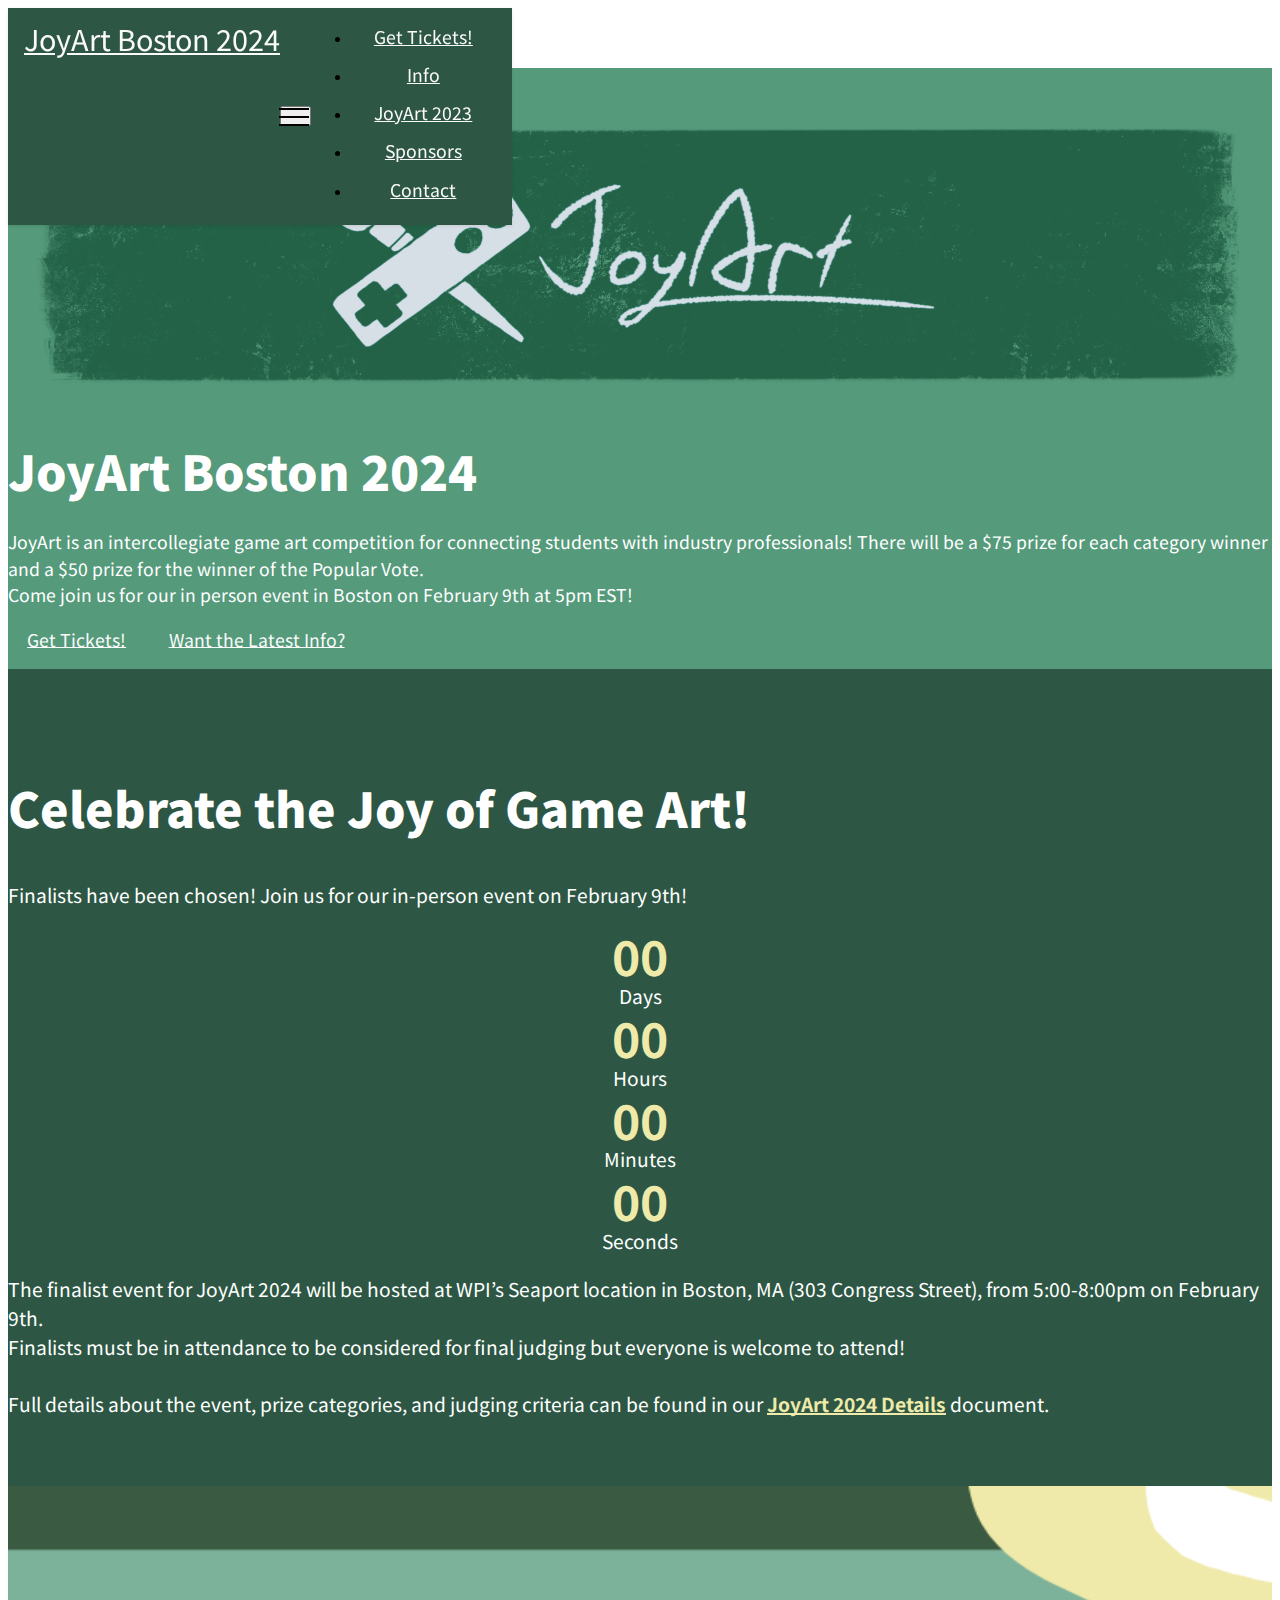
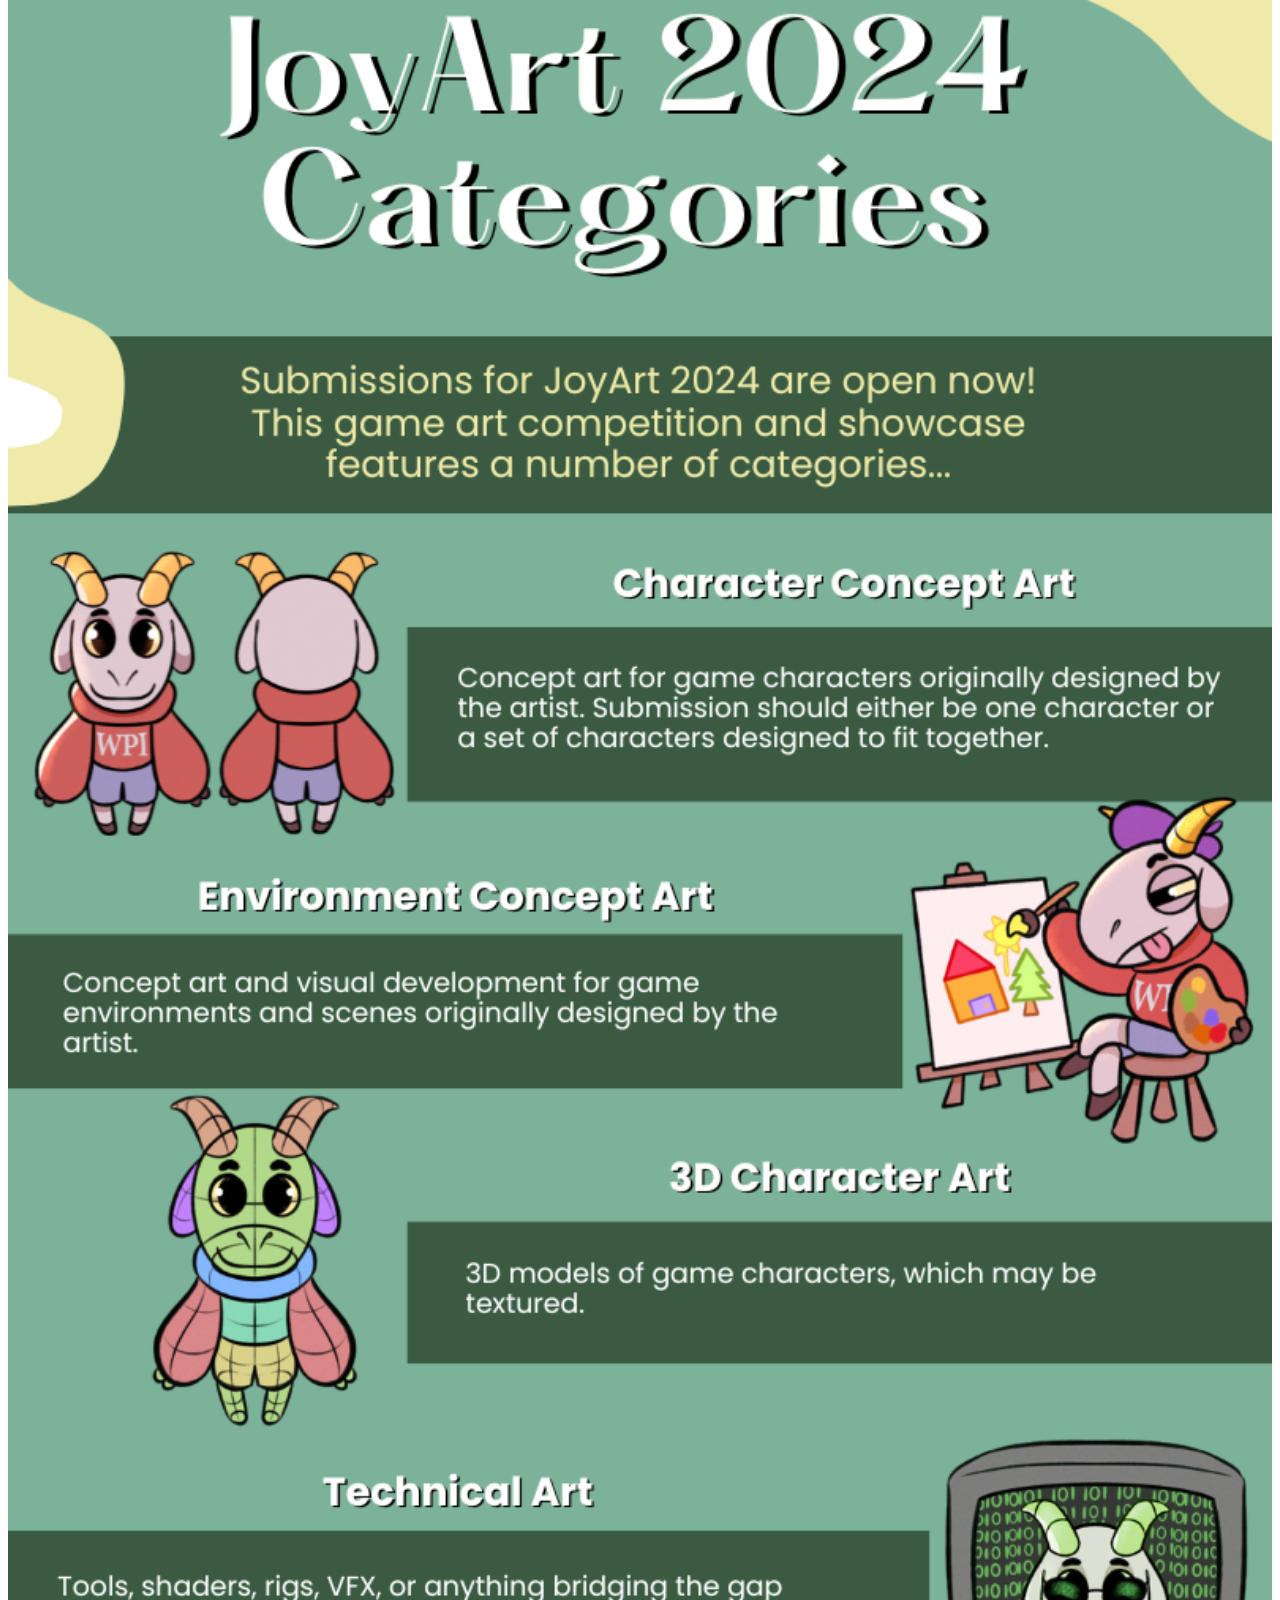
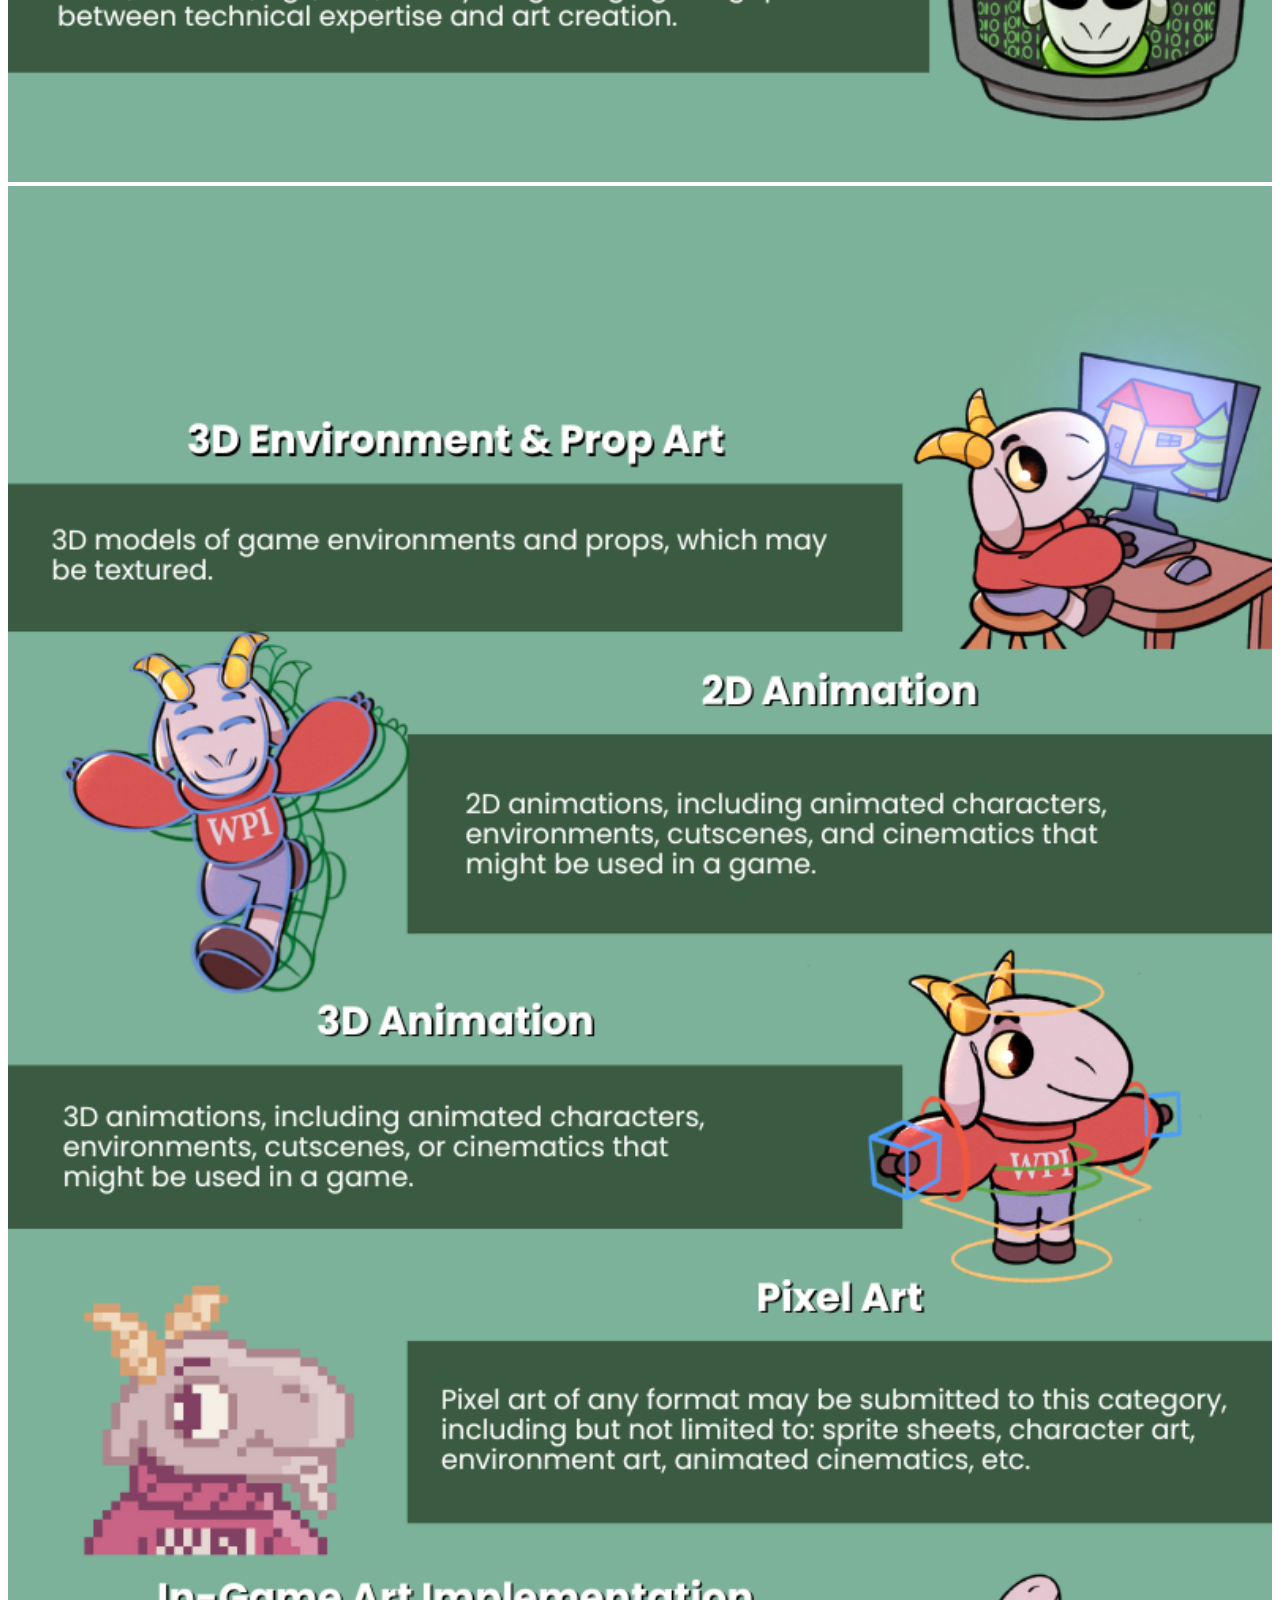
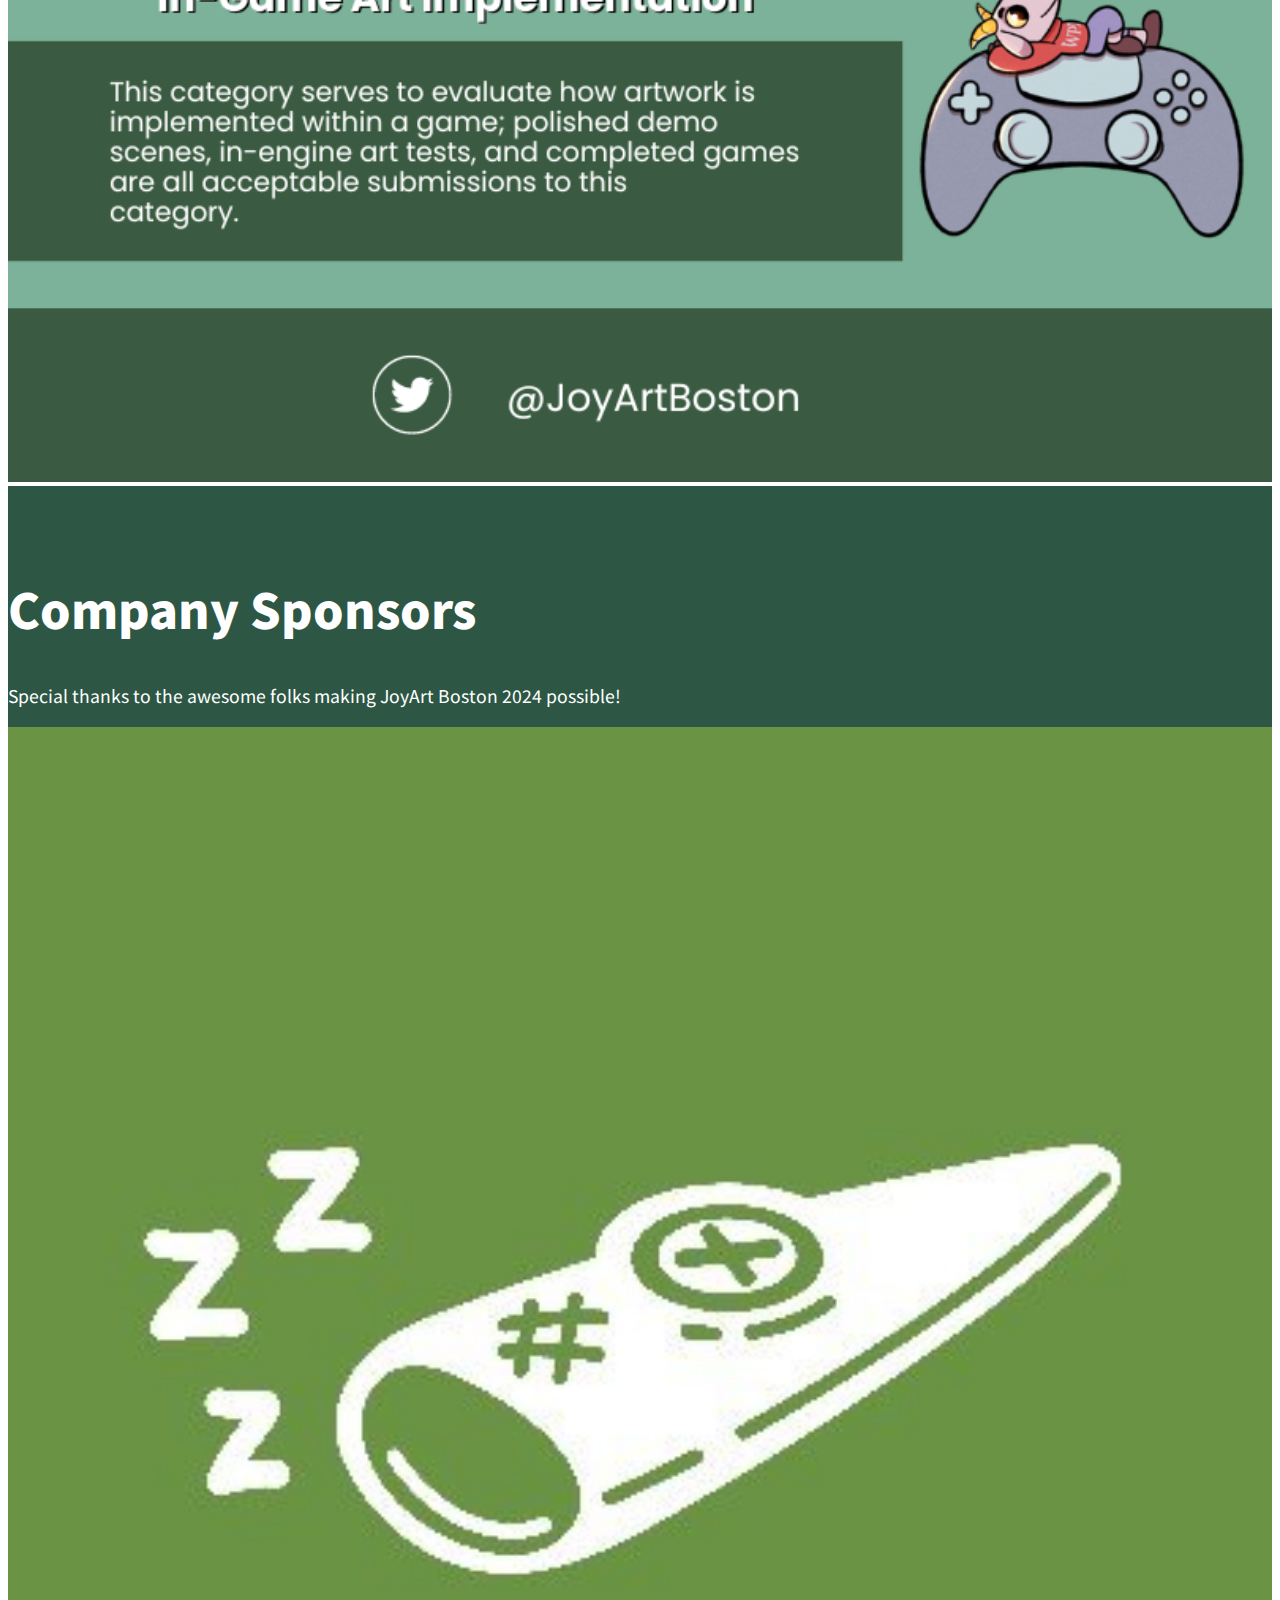
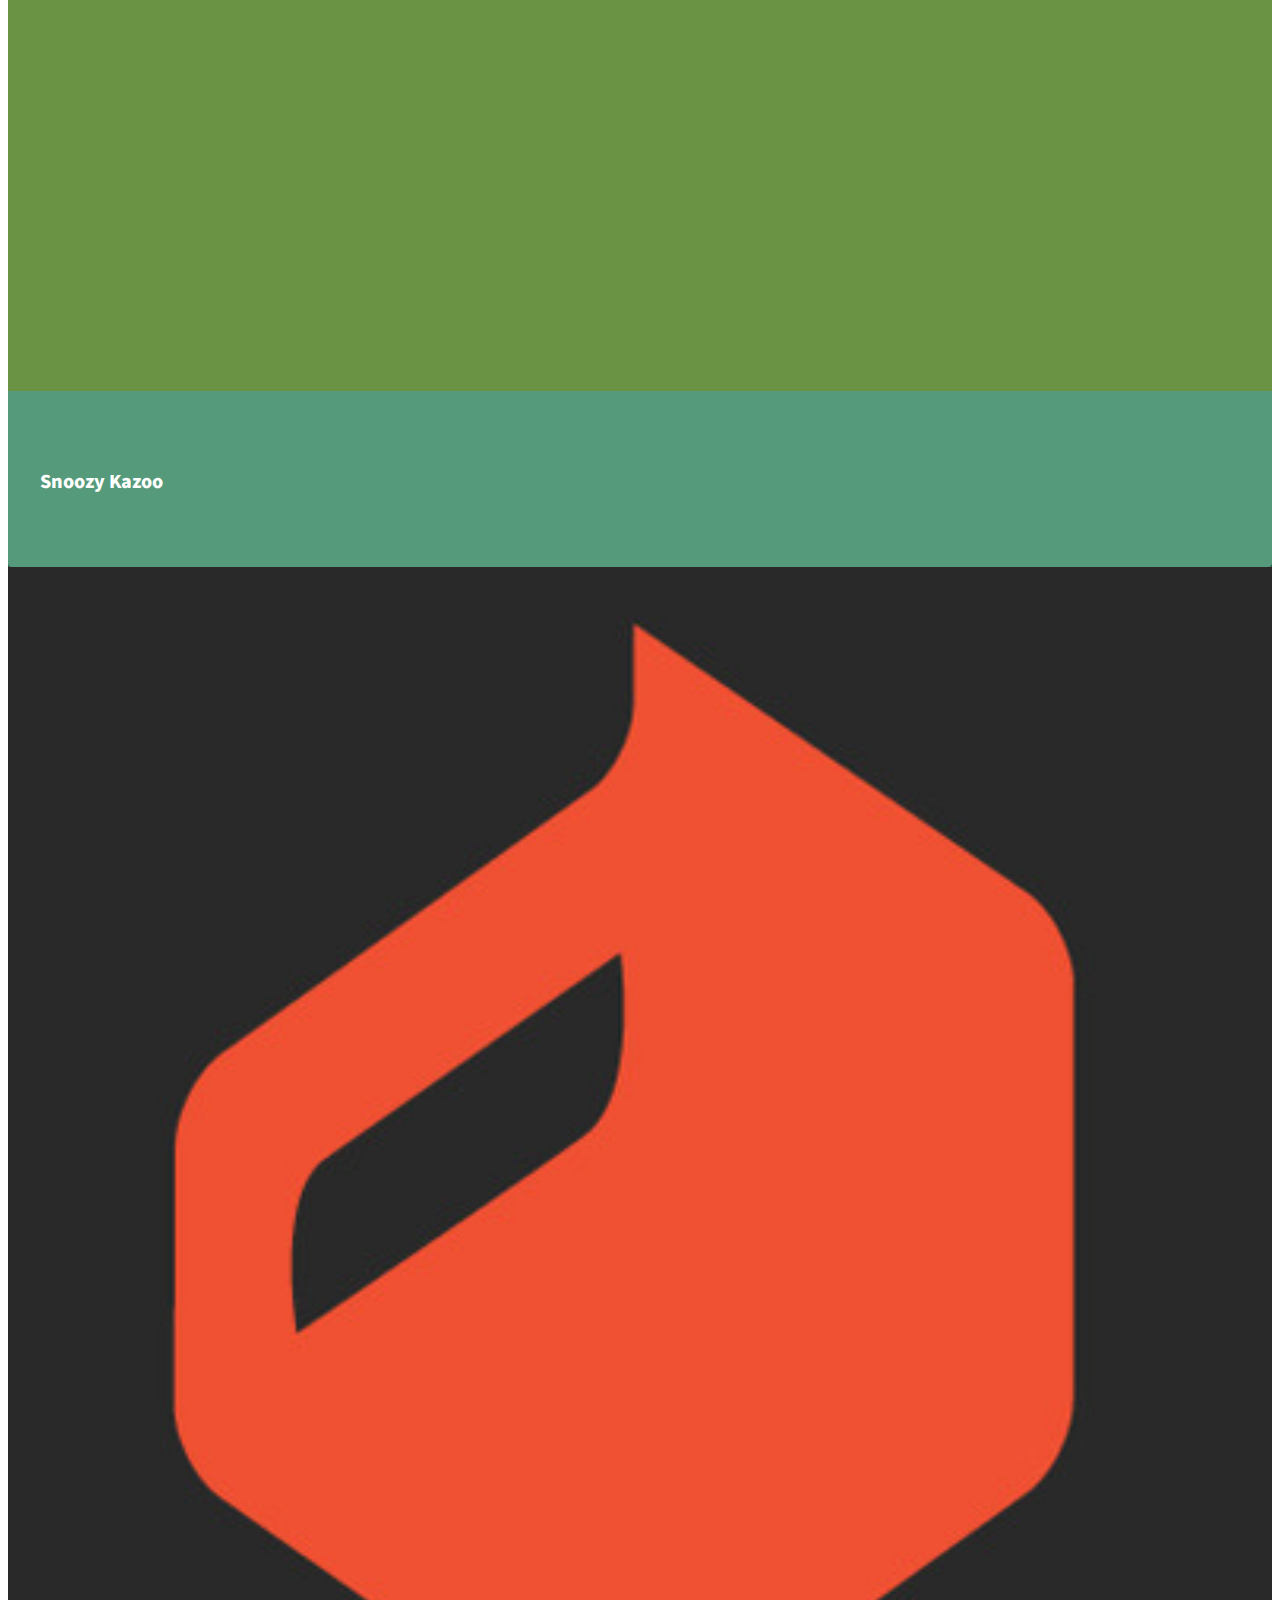
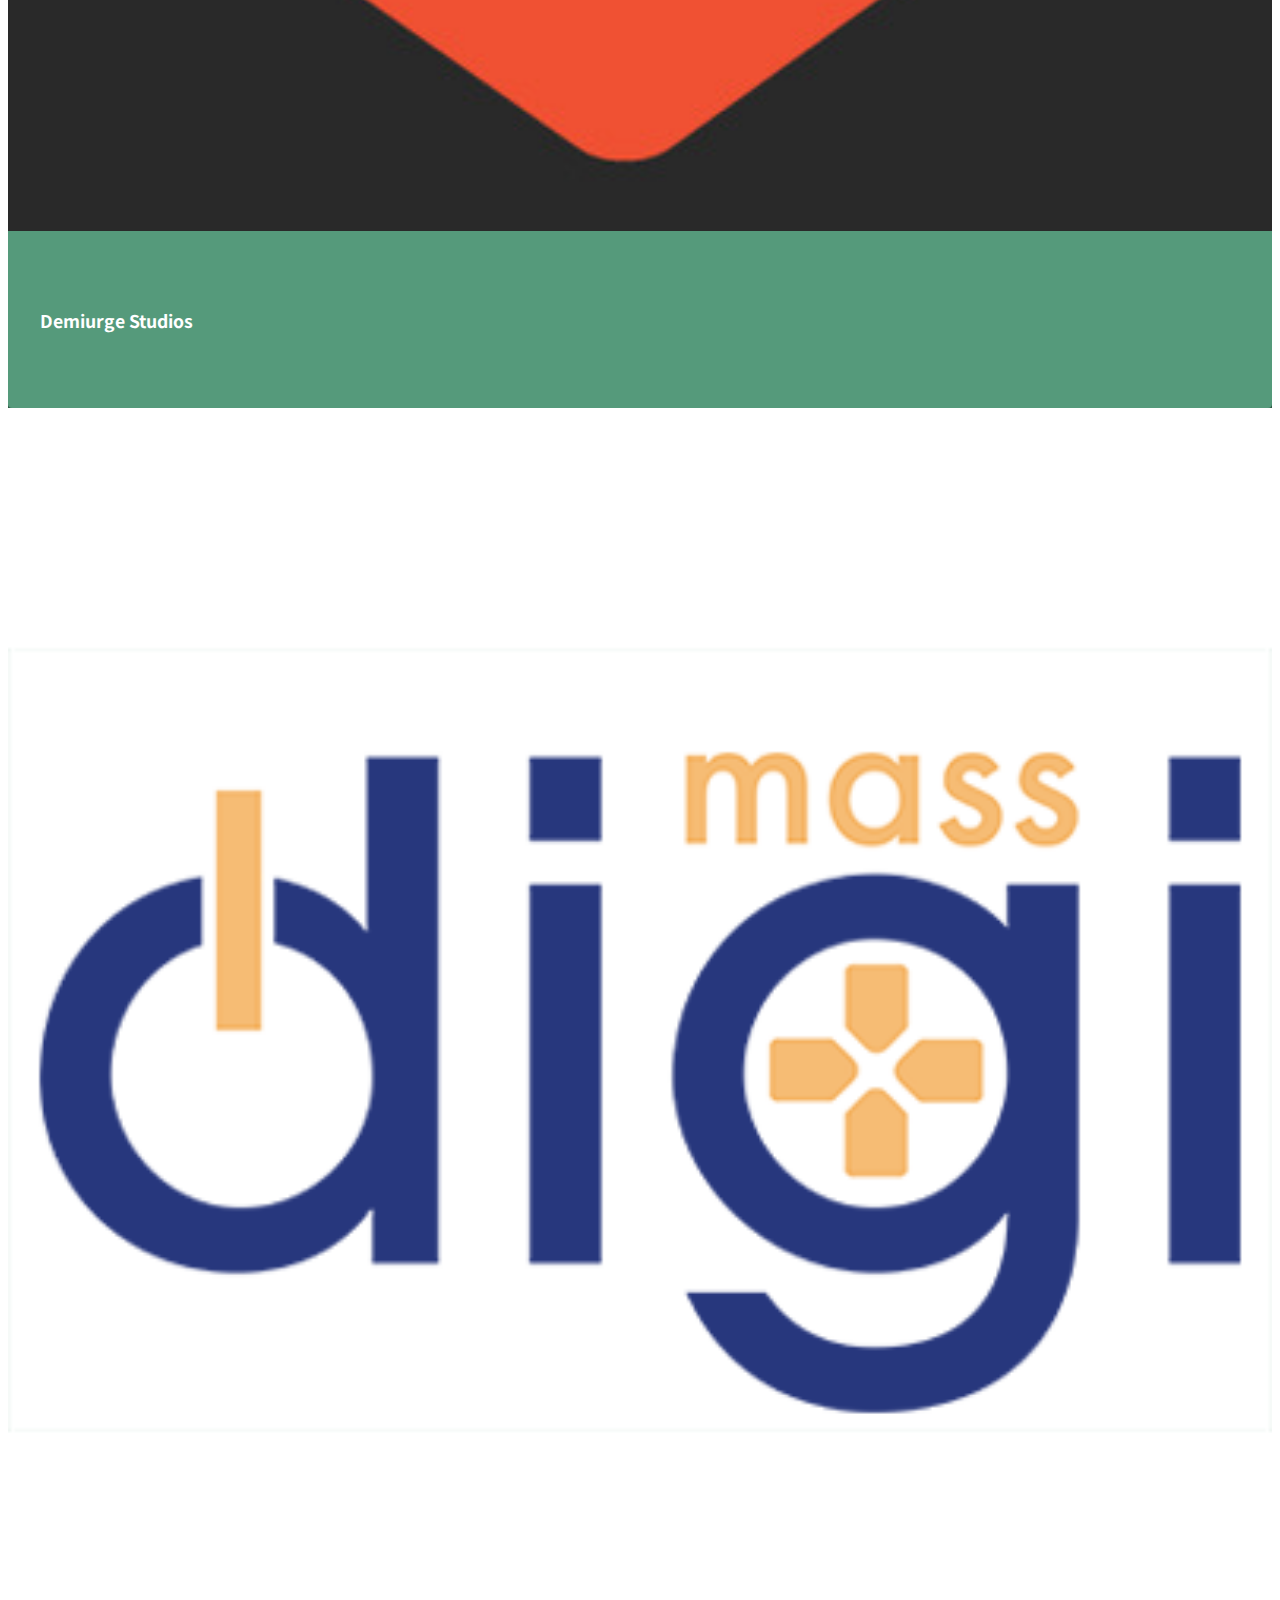
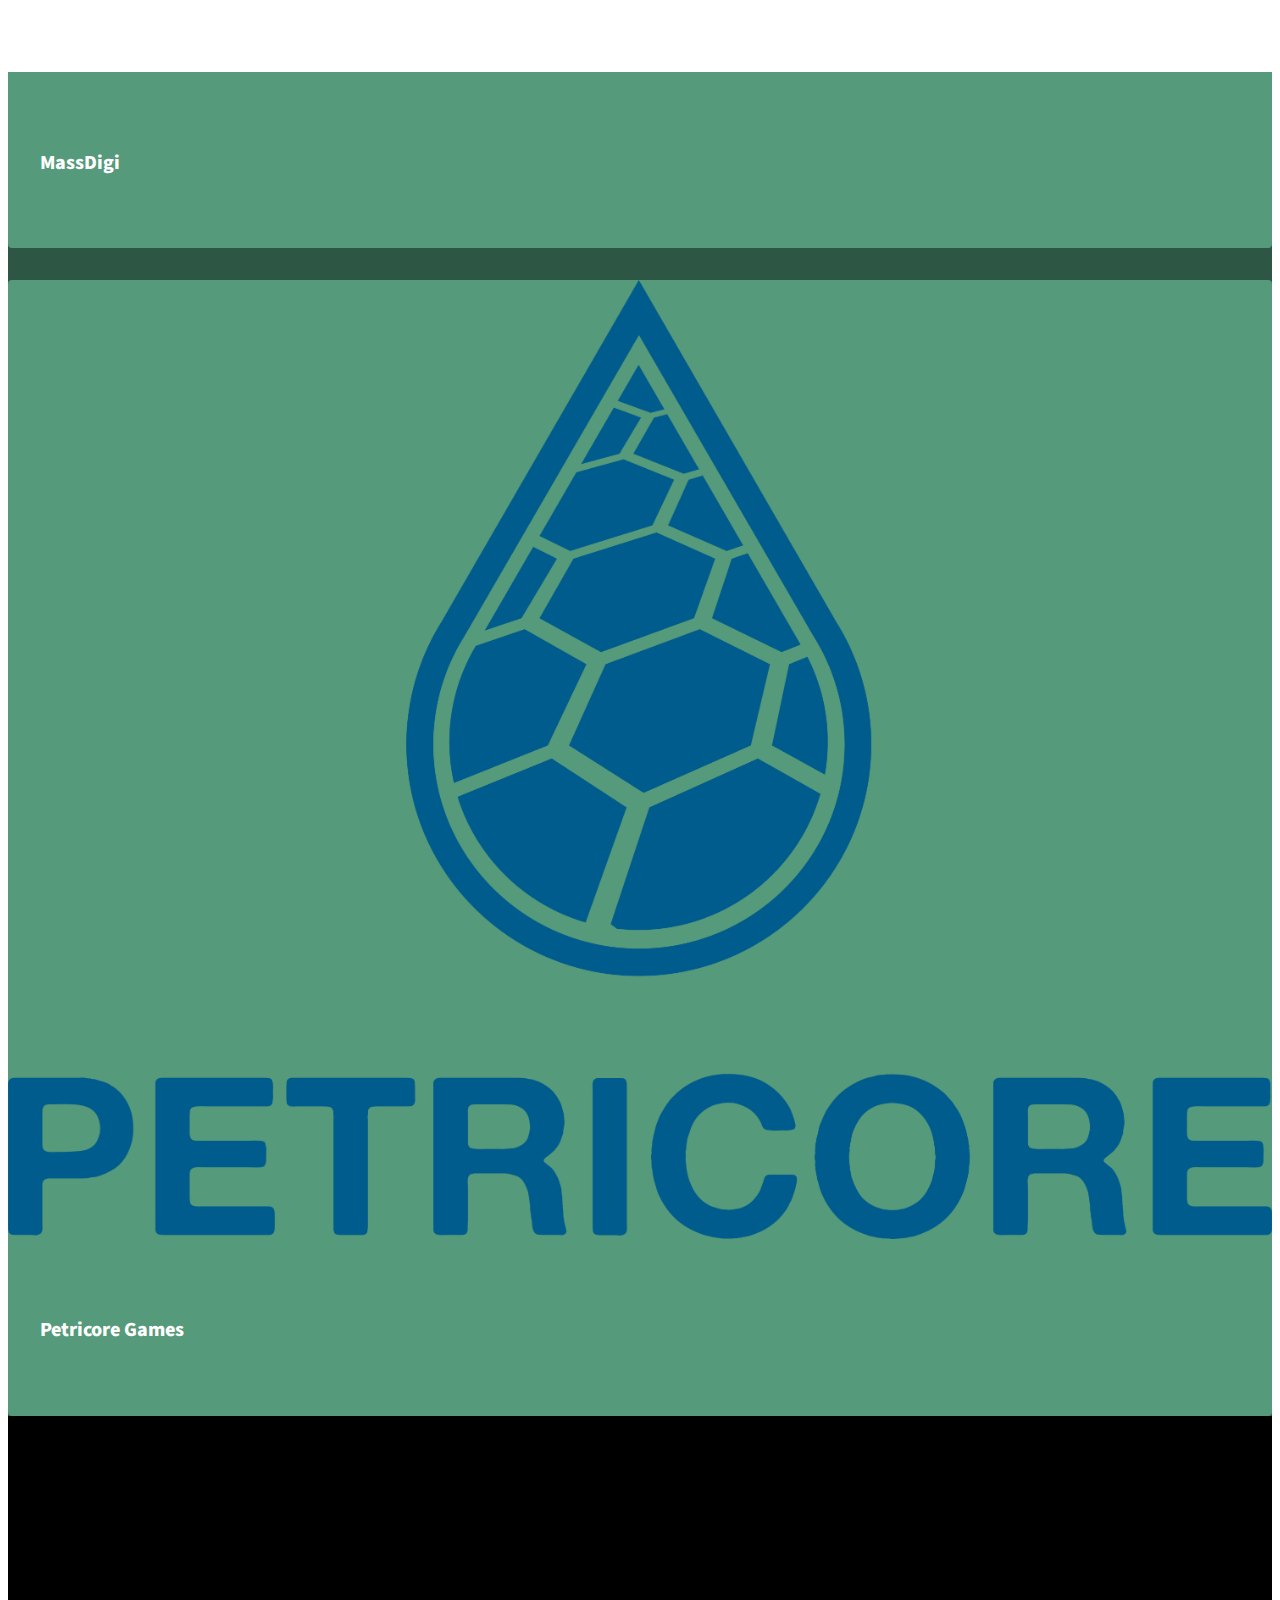
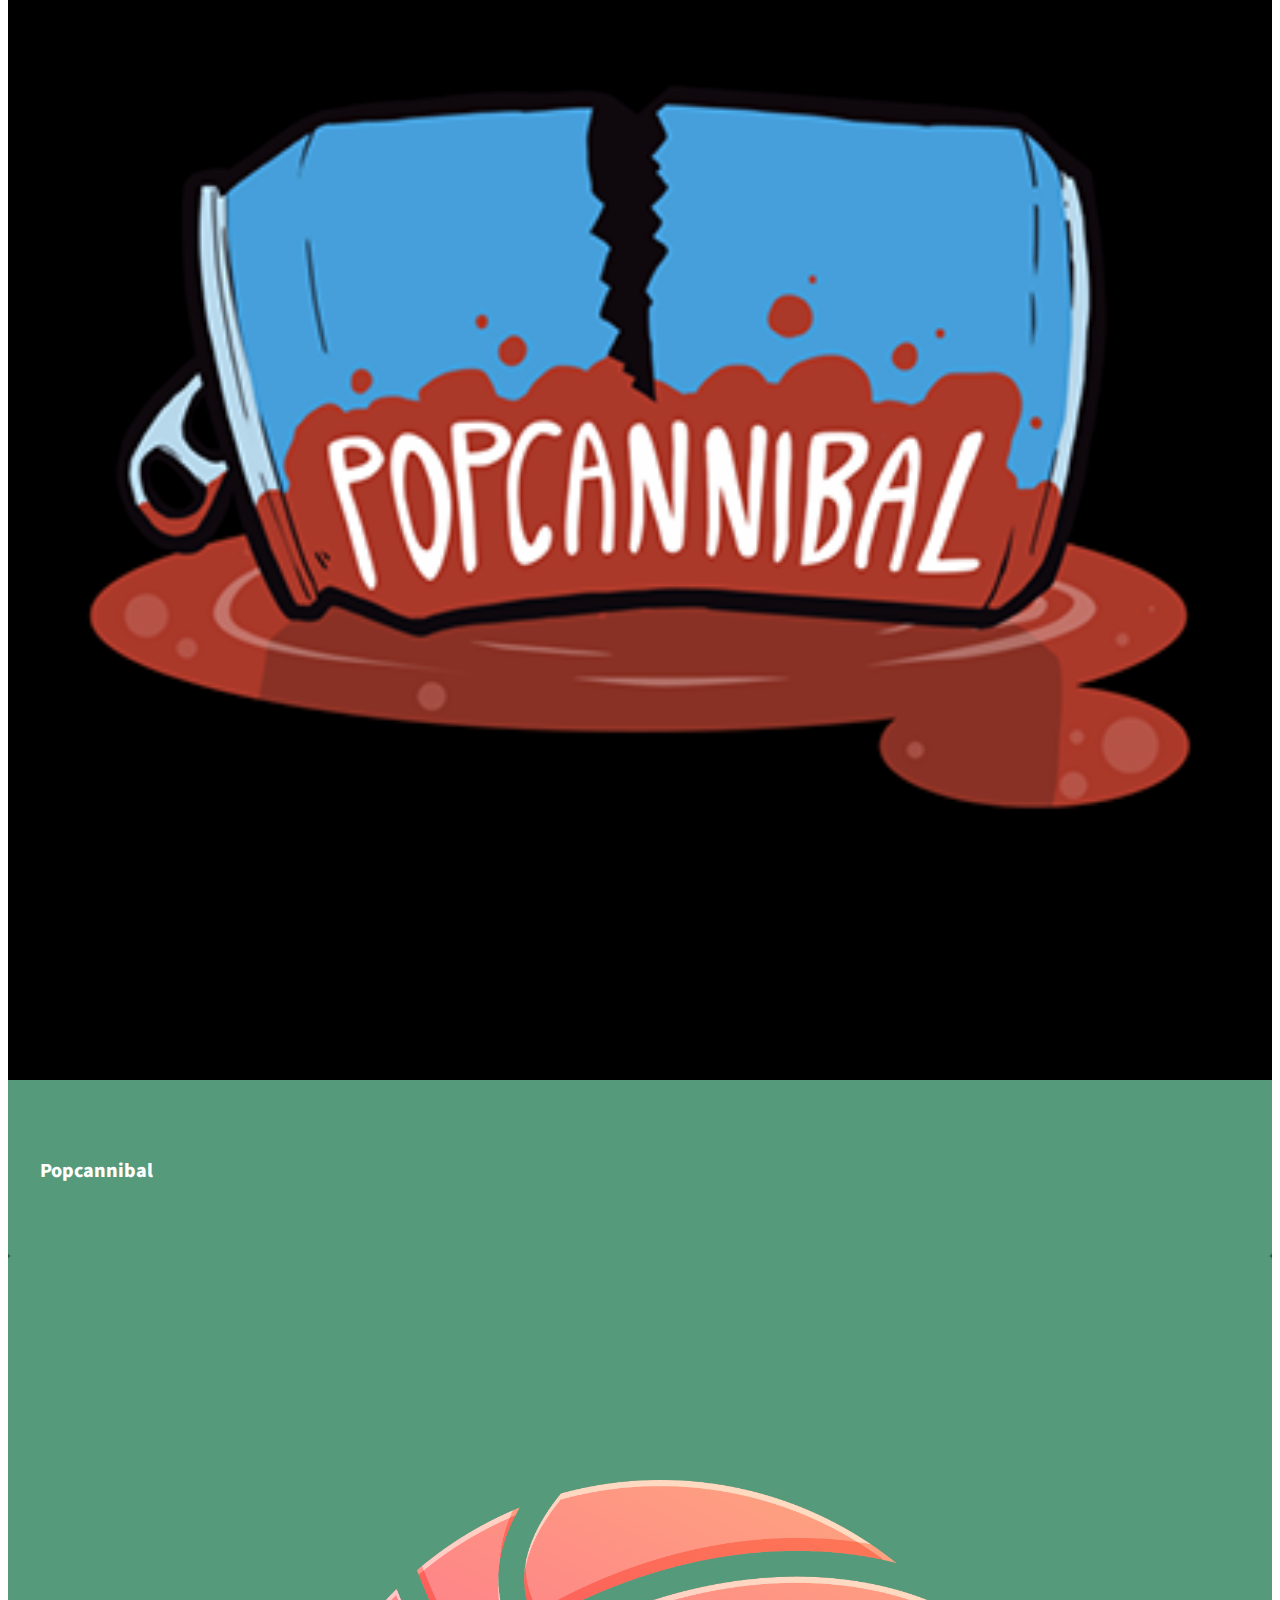
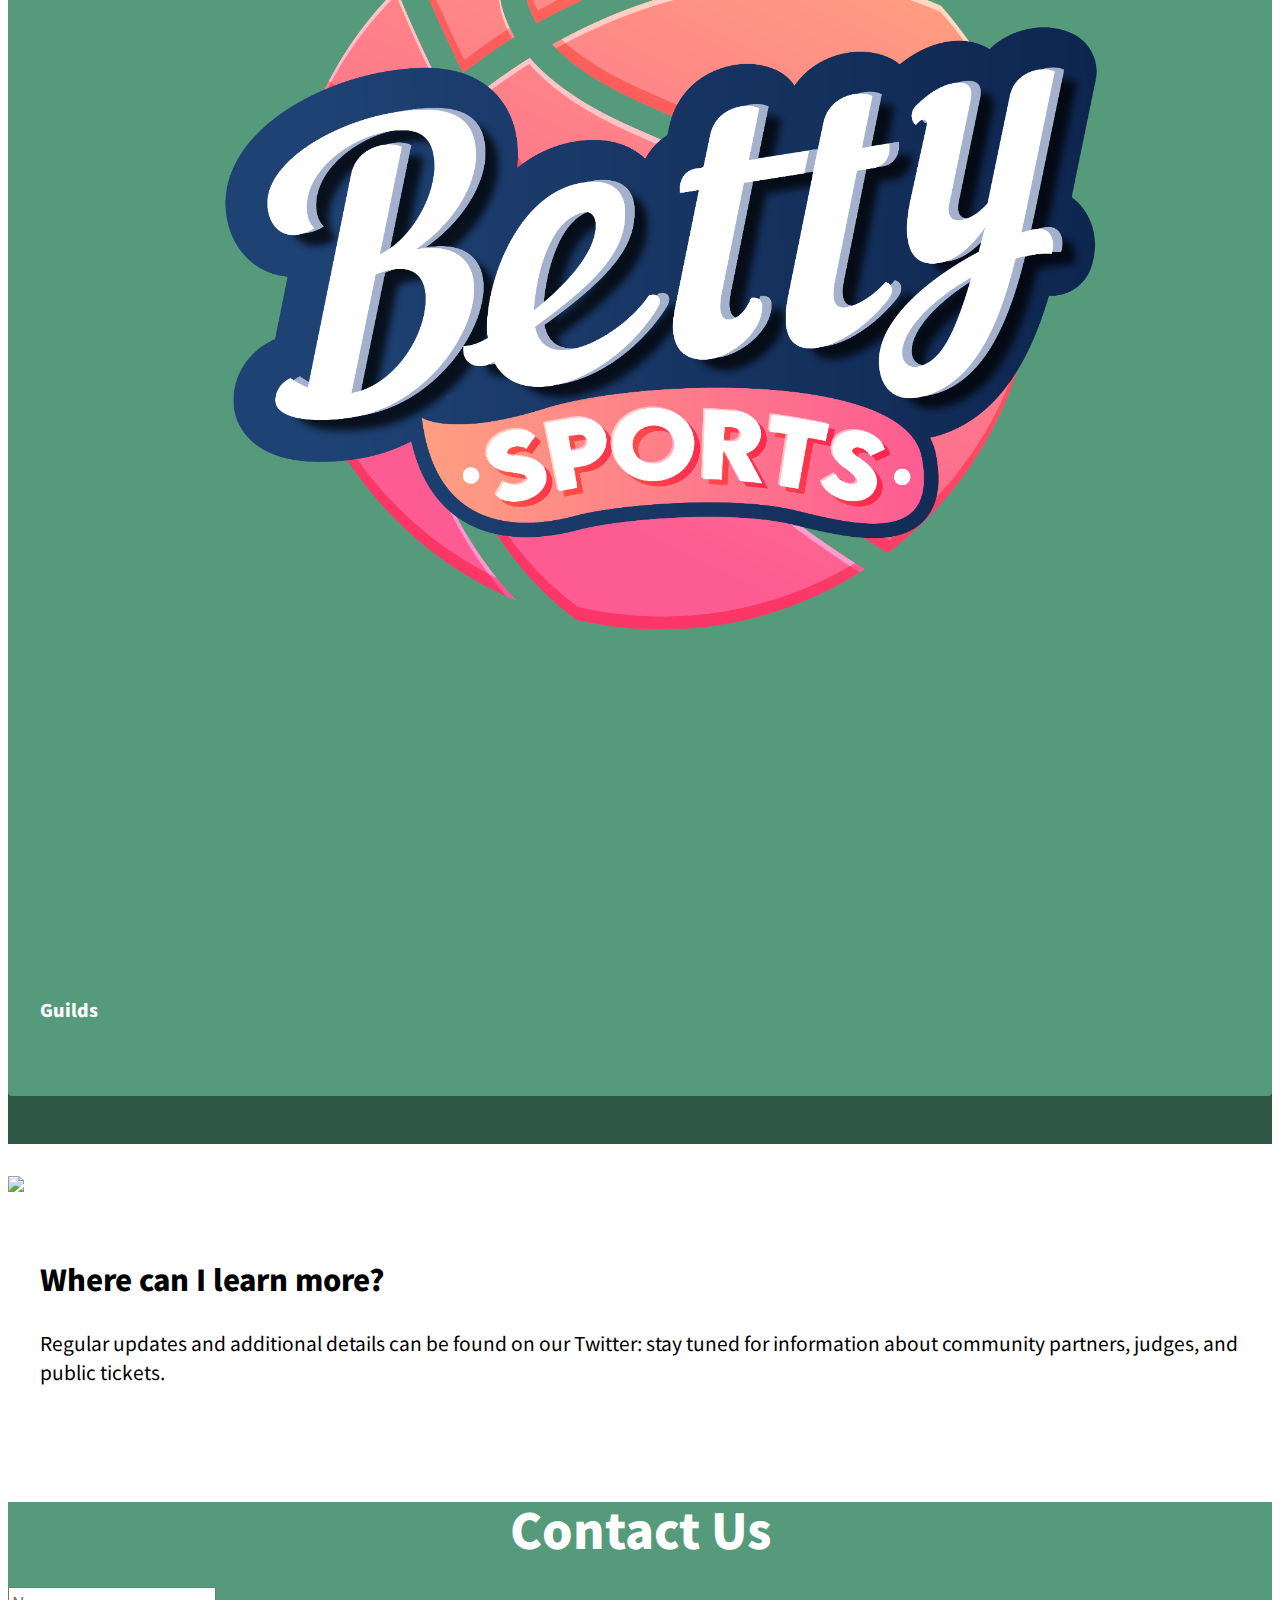
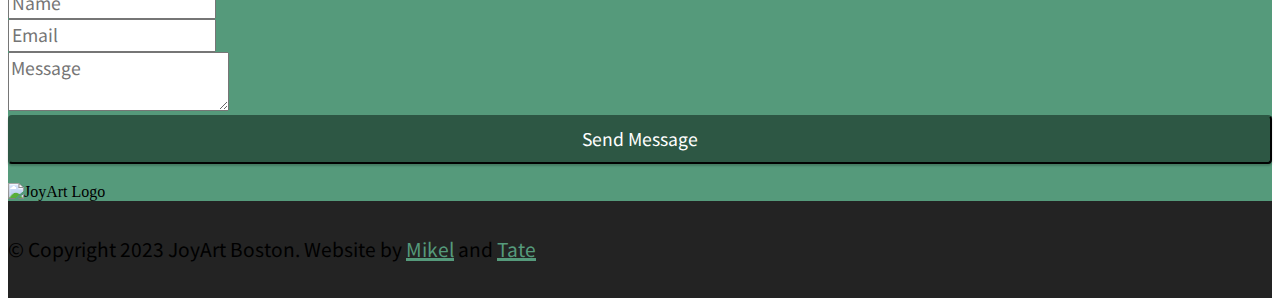
==== index.html @ 0ffd3541 "sponsor and finalist announcement updates" ====
<!DOCTYPE html>
<html>
<head>
	<!-- Site made with Mobirise Website Builder v5.7.12, https://mobirise.com -->

	<!--
		Comment and uncommment sections as they come and go:
			- Countdown to JoyArt
			- Eventbrite Link
			- Finalist Gallery Link (devpost gallery)

			- Sponsors + Judges

	-->


	<meta charset="UTF-8">
	<meta http-equiv="X-UA-Compatible" content="IE=edge">
	<meta name="generator" content="Mobirise v5.7.12, mobirise.com">
	<meta name="twitter:card" content="summary_large_image"/>
	<meta name="twitter:image:src" content="assets/images/index-meta.jpg">
	<meta property="og:image" content="assets/images/index-meta.jpg">
	<meta name="twitter:title" content="JoyArt Boston 2024">
	<meta name="viewport" content="width=device-width, initial-scale=1, minimum-scale=1">
	<link rel="shortcut icon" href="assets/images/joyartlogo4-1.png" type="image/x-icon">
	<meta name="description"
	      content="A website for information about JoyArt Boston 2024, the premiere intercollegiate game art showcase and competition!">
	
	
	<title>JoyArt Boston</title>
	<link rel="stylesheet" href="assets/web/assets/mobirise-icons/mobirise-icons.css">
	<link rel="stylesheet" href="assets/web/assets/mobirise-icons2/mobirise2.css">
	<link rel="stylesheet" href="assets/bootstrap/css/bootstrap.min.css">
	<link rel="stylesheet" href="assets/bootstrap/css/bootstrap-grid.min.css">
	<link rel="stylesheet" href="assets/bootstrap/css/bootstrap-reboot.min.css">
	<link rel="stylesheet" href="assets/animatecss/animate.css">
	<link rel="stylesheet" href="assets/dropdown/css/style.css">
	<link rel="stylesheet" href="assets/socicon/css/styles.css">
	<link rel="stylesheet" href="assets/theme/css/style.css">
	<link rel="preload" href="https://fonts.googleapis.com/css?family=Noto+Sans+JP:100,300,400,500,700,900&display=swap"
	      as="style" onload="this.onload=null;this.rel='stylesheet'">
	<noscript>
		<link rel="stylesheet"
		      href="https://fonts.googleapis.com/css?family=Noto+Sans+JP:100,300,400,500,700,900&display=swap">
	</noscript>
	<link rel="preload" as="style" href="assets/mobirise/css/mbr-additional.css">
	<link rel="stylesheet" href="assets/mobirise/css/mbr-additional.css" type="text/css">


</head>
<body>

<section data-bs-version="5.1" class="menu menu2 cid-sFF0ciwnEL" once="menu" id="menu2-0">
	
	<nav class="navbar navbar-dropdown navbar-fixed-top navbar-expand-lg">
		<div class="container">
			<div class="navbar-brand">
				
				<span class="navbar-caption-wrap"><a class="navbar-caption text-white text-primary display-5"
				                                     href="index.html#top">JoyArt Boston 2024</a></span>
			</div>
			<button class="navbar-toggler" type="button" data-toggle="collapse" data-bs-toggle="collapse"
			        data-target="#navbarSupportedContent" data-bs-target="#navbarSupportedContent"
			        aria-controls="navbarNavAltMarkup" aria-expanded="false" aria-label="Toggle navigation">
				<div class="hamburger">
					<span></span>
					<span></span>
					<span></span>
					<span></span>
				</div>
			</button>
			<div class="collapse navbar-collapse" id="navbarSupportedContent">
				<ul class="navbar-nav nav-dropdown nav-right" data-app-modern-menu="true">
					<li class="nav-item"><a class="nav-link link text-white text-primary display-4"
					                        href="https://www.eventbrite.com/e/joyart-boston-2024-tickets-808506864797">Get Tickets!</a></li>
					<li class="nav-item"><a class="nav-link link text-white text-primary display-4"
					                        href="index.html#image1-7">Info</a></li>
					<li class="nav-item"><a class="nav-link link text-white text-primary display-4"
											href="2023.html">JoyArt 2023</a></li>
					<li class="nav-item"><a class="nav-link link text-white text-primary display-4"
					                        href="index.html#team1-5">Sponsors</a></li>
					<li class="nav-item"><a class="nav-link link text-white text-primary display-4"
					                        href="index.html#form4-6">Contact</a></li>
				</ul>
				<div class="icons-menu">
					<a class="iconfont-wrapper" href="https://twitter.com/joyartboston" target="_blank">
						<span class="p-2 mbr-iconfont socicon-twitter socicon"></span>
					</a>
				

				</div>
			
			</div>
		</div>
	</nav>
</section>

<section data-bs-version="5.1" class="header9 cid-tugEAJ4tLs" id="header9-2">
	<div class="text-center container-fluid">
		<div class="row justify-content-center">
			<div class="col-md-12 col-lg-9">
				<div class="image-wrap mb-4">
					<img src="assets/images/undated_banner.png" alt="JoyArt Banner">
				</div>
				<h1 class="mbr-section-title mbr-fonts-style mb-3 display-2"><strong>JoyArt Boston 2024</strong></h1>
				<p class="mbr-text mbr-fonts-style display-4">
					JoyArt is an intercollegiate game art competition for connecting students with industry
					professionals! <!--Anyone who is currently a student (or was within the past 6 months) in the Boston
					area was encouraged to submit - you don't need to make something new, and are welcome to submit
					existing portfolio pieces.--> There will be a $75 prize for each category winner and a $50 prize for the winner of the Popular Vote.<br>Come join us for our in person event in Boston on February 9th at 5pm EST!</p>
				<div class="mbr-section-btn mt-3">
					<a class="btn btn-white-outline display-4"
				                                     href="https://www.eventbrite.com/e/joyart-boston-2024-tickets-808506864797"
				                                     target="_blank">Get Tickets!</a>
					<!--<a class="btn btn-white-outline display-4"
					   href="https://joyart.devpost.com/project-gallery"
					   target="_blank">Finalist Gallery</a> -->
					<a class="btn btn-white-outline display-4" href="index.html#image1-7">Want the Latest Info?</a></div>
			</div>
		</div>
	</div>
</section>

<section data-bs-version="5.1" class="countdown3 cid-tuM0QgRyIm" id="countdown3-a">
	
	
	<div class="container">
		<div class="row justify-content-center">
			<div class="col-lg-8">
				<h3 class="mbr-section-title mb-5 align-center mbr-fonts-style display-2"><strong>Celebrate the Joy of Game Art!</strong></h3>

				<!--<div class="mbr-section-btn align-center mt-5">
					<a class="btn btn-white-outline display-4" href="https://forms.gle/GiacC3QDGow5asnE6">Submit Last Minute!</a>
				</div>-->
				<p class="mbr-text mb-5 align-center mbr-fonts-style display-7">
					<!--Submissions will still be accepted until 11:59pm.<br><br>The submission deadline ended January 26th at 12:00pm EST. -->
					Finalists have been chosen!
					Join us for our in-person event on February 9th!
					<br>
				</p>
				<div class="countdown-cont align-center mb-5">
					<div class="daysCountdown col-xs-3 col-sm-3 col-md-3" title="Days"></div>
					<div class="hoursCountdown col-xs-3 col-sm-3 col-md-3" title="Hours"></div>
					<div class="minutesCountdown col-xs-3 col-sm-3 col-md-3" title="Minutes"></div>
					<div class="secondsCountdown col-xs-3 col-sm-3 col-md-3" title="Seconds"></div>
					<div class="countdown" data-due-date="2024/02/09 17:00:00"></div>
				</div>



				<p class="mbr-text mb-5 align-center mbr-fonts-style display-7">
					The finalist event for JoyArt 2024 will be hosted at WPI’s Seaport location in Boston, MA (303 Congress Street), from 5:00-8:00pm on February 9th. <!--Check back in later to reserve tickets!-->
					<br>Finalists must be in attendance to be considered for final judging but everyone is welcome to attend!
					<br><br>
					Full details about the event, prize categories, and judging criteria can be found in our <strong><a href="http://tinyurl.com/joyart2024details" class="text-warning" target="_blank">JoyArt 2024 Details</a> </strong>document.
				</p>



				<!--<div class="mbr-section-btn align-center mt-5">
					<a class="btn btn-white-outline display-4" ref="https://joyart.devpost.com/project-gallery">Vote For People's Choice
					Award</a>
				</div>-->

			</div>
		</div>
	</div>
</section>

<section data-bs-version="5.1" class="image4 cid-tuM2XnFszh mbr-fullscreen" id="image4-b">
	
	
	<div class="container-fluid">
		<div class="row">
			<div class="col-12 col-lg-6">
				<div class="image-wrapper">
					<img src="assets/images/2024Categories1.png" alt="Categories 2">
				
				</div>
			</div>
			<div class="col-12 col-lg-6">
				<div class="image-wrapper">
					<img src="assets/images/2024Categories2.png" alt="Categories 1">
				
				</div>
			</div>
		</div>
	</div>
</section>


<section data-bs-version="5.1" class="team1 cid-tugL1wdT4X" id="team1-5">
	<div class="container">
		<div class="row justify-content-center">
			<div class="col-12">
				<h3 class="mbr-section-title mbr-fonts-style align-center mb-4 display-2">
					<strong>Company Sponsors</strong></h3>
				<p class="mbr-section-subtitle mbr-fonts-style align-center mb-5 display-4">
					Special thanks to the awesome folks making JoyArt Boston 2024 possible!</p>
			</div>

			<div class="col-sm-6 col-lg-3">
				<div class="card-wrap">
					<div class="image-wrap">
						<a href="https://snoozykazoo.com/"
						   target="_blank"><img src="assets/images/snoozy_kazoo_logo.jpg" alt="SnoozyKazoo"></a>
					</div>
					<div class="content-wrap">
						<h6 class="mbr-role mbr-fonts-style align-center mb-3 display-4">
							<strong>Snoozy Kazoo</strong></h6>
					</div>
				</div>
			</div>

			<div class="col-sm-6 col-lg-3">
				<div class="card-wrap">
					<div class="image-wrap">
						<a href="https://demiurgestudios.com/" target="_blank"><img src="assets/images/demiurge_logo.jpg"
						                                                  alt="And more?"></a>
					</div>
					<div class="content-wrap">
						
						<h6 class="mbr-role mbr-fonts-style align-center mb-3 display-4">Demiurge Studios</h6>
					
					
					</div>
				</div>
			</div>
			
			<div class="col-sm-6 col-lg-3">
				<div class="card-wrap">
					<div class="image-wrap">
						<a href="https://massdigi.org" target="_blank"><img src="assets/images/massdigi.png" alt="MassDigi"></a>
					</div>
					<div class="content-wrap">
						<h6 class="mbr-role mbr-fonts-style align-center mb-3 display-4">
							<strong>MassDigi</strong></h6>
					</div>
				</div>
			</div>
			

			
		</div>
	</div>
</section>



<section data-bs-version="5.1" class="team1 cid-tuLU5bnwY3" id="team1-9">
	<div class="container">
		<div class="row justify-content-center">
			<div class="col-sm-6 col-lg-3">
				<div class="card-wrap">
					<div class="image-wrap">
						<a href="https://petricoregames.com/" target="_blank"><img src="assets/images/PetricoreLogo2024.png"
						                                                           alt="Petricore Games"></a>
					</div>
					<div class="content-wrap">
						<h6 class="mbr-role mbr-fonts-style align-center mb-3 display-4"><strong>Petricore Games</strong></h6>
					</div>
				</div>
			</div>
			<div class="col-sm-6 col-lg-3">
				<div class="card-wrap">
					<div class="image-wrap">
						<a href="https://popcannibal.com/" target="_blank"><img src="assets/images/popcannibal.png" alt="Popcannibal"></a>
					</div>
					<div class="content-wrap">
						<h6 class="mbr-role mbr-fonts-style align-center mb-3 display-4">
							<strong>Popcannibal</strong></h6>
					</div>
				</div>
			</div>
			<div class="col-sm-6 col-lg-3">
				<div class="card-wrap">
					<div class="image-wrap">
						<a href="https://bettysports.com/" target="_blank"><img src="assets/images/betty-sports-logo.png" alt="Popcannibal"></a>
					</div>
					<div class="content-wrap">
						<h6 class="mbr-role mbr-fonts-style align-center mb-3 display-4">
							<strong>Guilds</strong></h6>
					</div>
				</div>
			</div>

		</div>
	</div>
</section>


	<!--
<section data-bs-version="5.1" class="team1 cid-tv8scYdItz" id="team1-c">
	
	
	<div class="container">
		<div class="row justify-content-center">
			<div class="col-12">
				<h3 class="mbr-section-title mbr-fonts-style align-center mb-4 display-2">
					<strong>Judges</strong></h3>
			
			</div>
			<div class="col-sm-6 col-lg-4">
				<div class="card-wrap">
					<div class="image-wrap">
						<img src="assets/images/judge-zach-2.png" alt="Mobirise Website Builder">
					</div>
					<div class="content-wrap">
						<h5 class="mbr-section-title card-title mbr-fonts-style align-center m-0 display-5"><strong>Zach
							Schläppi</strong></h5>
						<h6 class="mbr-role mbr-fonts-style align-center mb-3 display-4"><strong> Studio Art
							Director</strong><br><strong>Demiurge Studio</strong></h6>
						
						<div class="social-row display-7">
							<div class="soc-item">
								<a href="https://www.zachschlappi.com/" target="_blank">
									<span class="mbr-iconfont socicon-internet socicon"></span>
								</a>
							</div>
							<div class="soc-item">
								<a href="https://twitter.com/zschlappi" target="_blank">
									<span class="mbr-iconfont socicon-twitter socicon"></span>
								</a>
							</div>
							<div class="soc-item">
								<a href="https://www.linkedin.com/in/zachschlappi/" target="_blank">
									<span class="mbr-iconfont socicon-linkedin socicon"></span>
								</a>
							</div>
						
						
						</div>
					</div>
				</div>
			</div>
			
			<div class="col-sm-6 col-lg-4">
				<div class="card-wrap">
					<div class="image-wrap">
						<img src="assets/images/judge_jen.jpg" alt="Mobirise Website Builder">
					</div>
					<div class="content-wrap">
						<h5 class="mbr-section-title card-title mbr-fonts-style align-center m-0 display-5"><strong>Jen
							Kindl</strong></h5>
						<h6 class="mbr-role mbr-fonts-style align-center mb-3 display-4"><strong>Creative
							Director</strong><br><strong>Snoozy Kazoo</strong></h6>
						
						<div class="social-row display-7">
							<div class="soc-item">
								<a href="https://kindlj2017.myportfolio.com/projects" target="_blank">
									<span class="mbr-iconfont socicon-internet socicon"></span>
								</a>
							</div>
							<div class="soc-item">
								<a href="https://twitter.com/Kindlsticks" target="_blank">
									<span class="mbr-iconfont socicon-twitter socicon"></span>
								</a>
							</div>
							<div class="soc-item">
								<a href="https://www.linkedin.com/in/kindlsticks/" target="_blank">
									<span class="mbr-iconfont socicon-linkedin socicon"></span>
								</a>
							</div>
							
						
						
						</div>
					
					</div>
				</div>
			</div>
			
			<div class="col-sm-6 col-lg-4">
				<div class="card-wrap">
					<div class="image-wrap">
						<img src="assets/images/judge_chloe.jpg" alt="Mobirise Website Builder">
					</div>
					<div class="content-wrap">
						<h5 class="mbr-section-title card-title mbr-fonts-style align-center m-0 display-5">
							<strong>Chloe Tibets</strong></h5>
						<h6 class="mbr-role mbr-fonts-style align-center mb-3 display-4"><strong>3D
							Artist</strong><br><strong>Designori, LLC</strong></h6>
						
						<div class="social-row display-7">
							<div class="soc-item">
								<a href="http://www.chloetibets.com/" target="_blank">
									<span class="mbr-iconfont socicon-internet socicon"></span>
								</a>
							</div>
							<div class="soc-item">
								<a href="https://twitter.com/TibsIn3D" target="_blank">
									<span class="mbr-iconfont socicon-twitter socicon"></span>
								</a>
							</div>
							<div class="soc-item">
								<a href="https://www.linkedin.com/in/cmtibets/" target="_blank">
									<span class="mbr-iconfont socicon-linkedin socicon"></span>
								</a>
							</div>
						
						
						</div>
					
					</div>
				</div>
			</div>
		</div>
	</div>
</section>

<section data-bs-version="5.1" class="team1 cid-tv8t5KBdp0" id="team1-e">
	<div class="container">
		<div class="row justify-content-center">
			
			<div class="col-sm-6 col-lg-4">
				<div class="card-wrap">
					<div class="image-wrap">
						<img src="assets/images/judge_amy.jpg" alt="Mobirise Website Builder">
					</div>
					<div class="content-wrap">
						<h5 class="mbr-section-title card-title mbr-fonts-style align-center m-0 display-5">
							<strong>Amy Kaufman</strong></h5>
						<h6 class="mbr-role mbr-fonts-style align-center mb-3 display-4"><strong>Senior 2D Artist</strong><br><strong>WB Games Boston</strong></h6>
						
						<div class="social-row display-7">
							<div class="soc-item">
								<a href="https://www.artstation.com/starcarrot" target="_blank">
									<span class="mbr-iconfont socicon-internet socicon"></span>
								</a>
							</div>
							<div class="soc-item">
								<a href="https://twitter.com/akstarcarrot?lang=en" target="_blank">
									<span class="mbr-iconfont socicon-twitter socicon"></span>
								</a>
							</div>
							<div class="soc-item">
								<a href="https://www.linkedin.com/in/amy-kaufman-a4430234" target="_blank">
									<span class="mbr-iconfont socicon-linkedin socicon"></span>
								</a>
							</div>
						
						
						</div>
					
					</div>
				</div>
			</div>
			
			<div class="col-sm-6 col-lg-4">
				<div class="card-wrap">
					<div class="image-wrap">
						<img src="assets/images/judge-luigi-2.png" alt="Mobirise Website Builder">
					</div>
					<div class="content-wrap">
						<h5 class="mbr-section-title card-title mbr-fonts-style align-center m-0 display-5"><strong>Luigi
							Guatieri</strong></h5>
						<h6 class="mbr-role mbr-fonts-style align-center mb-3 display-4"><strong>Game Artist and
							Designer</strong><br><strong>Mightier</strong></h6>
						
						<div class="social-row display-7">
							<div class="soc-item">
								<a href="https://luigiland.carbonmade.com/" target="_blank">
									<span class="mbr-iconfont socicon-internet socicon"></span>
								</a>
							</div>
							<div class="soc-item">
								<a href="https://www.linkedin.com/in/luigi-guatieri-43896a37/" target="_blank">
									<span class="mbr-iconfont socicon-linkedin socicon"></span>
								</a>
							</div>
						</div>
					
					</div>
				</div>
			</div>
		
		
		</div>
	</div>
</section>
-->

<section data-bs-version="5.1" class="image1 cid-tugRzwEODa" id="image1-7">
	
	
	<div class="container">
		<div class="row align-items-center">
			<div class="col-12 col-lg-5">
				<div class="image-wrapper">
					<a class="twitter-timeline" data-lang="en" data-height="450"
					   href="https://twitter.com/JoyArtBoston?ref_src=twsrc%5Etfw"><img
							src="assets/images/mbr-2.png"></a>
					<script async src="https://platform.twitter.com/widgets.js" charset="utf-8"></script>
				</div>
			</div>
			<div class="col-12 col-lg">
				<div class="text-wrapper">
					<h3 class="mbr-section-title mbr-fonts-style mb-3 display-5">
						<strong>Where can I learn more?</strong></h3>
					<p class="mbr-text mbr-fonts-style display-7">Regular updates and additional details can be found on
						our Twitter: stay tuned for information about community partners, judges, and public
						tickets.<br></p>
				</div>
			</div>
		</div>
	</div>
</section>

<section data-bs-version="5.1" class="form4 cid-sFF3qL4anb mbr-fullscreen" id="form4-6">
	
	
	<div class="container">
		<div class="row content-wrapper justify-content-center">
			<div class="col-lg-4 offset-lg-1 mbr-form" data-form-type="formoid">
				<!--Formbuilder Form-->
				<form action="https://mobirise.eu/" method="POST" class="mbr-form form-with-styler"
				      data-form-title="Form Name"><input type="hidden" name="email" data-form-email="true"
				                                         value="rPEU/ktb5nQboVF935Q45Of35NE979M2l04NKQpRXW7VQ7WVl20SAZ8M/KfVzg9mLD+JvGPIbPz1/b+SLbqyC4WMfaGuECeQxrYIAdJsv/D+BUy9YhilZVyD4L3AvGY2">
					<div class="row">
						<div hidden="hidden" data-form-alert="" class="alert alert-success col-12">Thanks for reaching
							out! Our team will get back to you as soon as we can.
						</div>
						<div hidden="hidden" data-form-alert-danger="" class="alert alert-danger col-12">Oops...! some
							problem!
						</div>
					</div>
					<div class="dragArea row">
						<div class="col-lg-12 col-md-12 col-sm-12">
							<h1 class="mbr-section-title mb-4 display-2"><strong>Contact Us</strong></h1>
						</div>
						<div class="col-lg-12 col-md-12 col-sm-12">
						
						</div>
						<div data-for="name" class="col-lg-12 col-md col-12 form-group mb-3">
							<input type="text" name="name" placeholder="Name" data-form-field="name"
							       class="form-control display-7" value="" id="name-form4-6">
						</div>
						<div data-for="email" class="col-lg-12 col-md col-12 form-group mb-3">
							<input type="email" name="email" placeholder="Email" data-form-field="email"
							       class="form-control display-7" value="" id="email-form4-6">
						</div>
						<div class="col-lg-12 col-md-12 col-sm-12 form-group" data-for="textarea">
							<textarea name="textarea" placeholder="Message" data-form-field="textarea"
							          class="form-control display-7" id="textarea-form4-6"></textarea>
						</div>
						<div class="col-12 col-md-auto mbr-section-btn">
							<button type="submit" class="btn btn-secondary display-4">Send Message</button>
						</div>
					</div>
				</form><!--Formbuilder Form-->
			</div>
			<div class="col-lg-6 offset-lg-1 col-12">
				<div class="image-wrapper">
					<img class="w-100" src="assets/images/joyartlogo4.png" alt="JoyArt Logo">
				</div>
			</div>
		</div>
	</div>
</section>

<section data-bs-version="5.1" class="footer7 cid-sFF3CYc3p7" once="footers" id="footer7-9">
	
	
	<div class="container">
		<div class="media-container-row align-center mbr-white">
			<div class="col-12">
				<p class="mbr-text mb-0 mbr-fonts-style display-7">
					© Copyright 2023 JoyArt Boston. Website by <a href="https://matticoli.net" class="text-primary">Mikel</a> and <a href="https://tatedonnelly.com" class="text-primary">Tate</a>
				</p>
			</div>
		</div>
	</div>
</section>

<script src="assets/bootstrap/js/bootstrap.bundle.min.js"></script>
<script src="assets/smoothscroll/smooth-scroll.js"></script>
<script src="assets/ytplayer/index.js"></script>
<script src="assets/dropdown/js/navbar-dropdown.js"></script>
<script src="assets/countdown/countdown.js"></script>
<script src="assets/theme/js/script.js"></script>
<script src="assets/formoid/formoid.min.js"></script>


 <div id="scrollToTop" class="scrollToTop mbr-arrow-up"><a style="text-align: center;"><i class="mbr-arrow-up-icon mbr-arrow-up-icon-cm cm-icon cm-icon-smallarrow-up"></i></a></div>
    <input name="animation" type="hidden">
  </body>
</html>
---- assets/mobirise/css/mbr-additional.css ----
.btn {
  border-width: 2px;
}
body {
  font-family: Jost;
}
.display-1 {
  font-family: 'Noto Sans JP', sans-serif;
  font-size: 4.6rem;
  line-height: 1.1;
}
.display-1 > .mbr-iconfont {
  font-size: 5.75rem;
}
.display-2 {
  font-family: 'Noto Sans JP', sans-serif;
  font-size: 3rem;
  line-height: 1.1;
}
.display-2 > .mbr-iconfont {
  font-size: 3.75rem;
}
.display-4 {
  font-family: 'Noto Sans JP', sans-serif;
  font-size: 1.1rem;
  line-height: 1.5;
}
.display-4 > .mbr-iconfont {
  font-size: 1.375rem;
}
.display-5 {
  font-family: 'Noto Sans JP', sans-serif;
  font-size: 1.8rem;
  line-height: 1.5;
}
.display-5 > .mbr-iconfont {
  font-size: 2.25rem;
}
.display-7 {
  font-family: 'Noto Sans JP', sans-serif;
  font-size: 1.2rem;
  line-height: 1.5;
}
.display-7 > .mbr-iconfont {
  font-size: 1.5rem;
}
/* ---- Fluid typography for mobile devices ---- */
/* 1.4 - font scale ratio ( bootstrap == 1.42857 ) */
/* 100vw - current viewport width */
/* (48 - 20)  48 == 48rem == 768px, 20 == 20rem == 320px(minimal supported viewport) */
/* 0.65 - min scale variable, may vary */
@media (max-width: 992px) {
  .display-1 {
    font-size: 3.68rem;
  }
}
@media (max-width: 768px) {
  .display-1 {
    font-size: 3.22rem;
    font-size: calc( 2.26rem + (4.6 - 2.26) * ((100vw - 20rem) / (48 - 20)));
    line-height: calc( 1.1 * (2.26rem + (4.6 - 2.26) * ((100vw - 20rem) / (48 - 20))));
  }
  .display-2 {
    font-size: 2.4rem;
    font-size: calc( 1.7rem + (3 - 1.7) * ((100vw - 20rem) / (48 - 20)));
    line-height: calc( 1.3 * (1.7rem + (3 - 1.7) * ((100vw - 20rem) / (48 - 20))));
  }
  .display-4 {
    font-size: 0.88rem;
    font-size: calc( 1.0350000000000001rem + (1.1 - 1.0350000000000001) * ((100vw - 20rem) / (48 - 20)));
    line-height: calc( 1.4 * (1.0350000000000001rem + (1.1 - 1.0350000000000001) * ((100vw - 20rem) / (48 - 20))));
  }
  .display-5 {
    font-size: 1.44rem;
    font-size: calc( 1.28rem + (1.8 - 1.28) * ((100vw - 20rem) / (48 - 20)));
    line-height: calc( 1.4 * (1.28rem + (1.8 - 1.28) * ((100vw - 20rem) / (48 - 20))));
  }
  .display-7 {
    font-size: 0.96rem;
    font-size: calc( 1.07rem + (1.2 - 1.07) * ((100vw - 20rem) / (48 - 20)));
    line-height: calc( 1.4 * (1.07rem + (1.2 - 1.07) * ((100vw - 20rem) / (48 - 20))));
  }
}
/* Buttons */
.btn {
  padding: 0.6rem 1.2rem;
  border-radius: 4px;
}
.btn-sm {
  padding: 0.6rem 1.2rem;
  border-radius: 4px;
}
.btn-md {
  padding: 0.6rem 1.2rem;
  border-radius: 4px;
}
.btn-lg {
  padding: 1rem 2.6rem;
  border-radius: 4px;
}
.bg-primary {
  background-color: #559a7b !important;
}
.bg-success {
  background-color: #40b0bf !important;
}
.bg-info {
  background-color: #47b5ed !important;
}
.bg-warning {
  background-color: #efeaa9 !important;
}
.bg-danger {
  background-color: #ff9966 !important;
}
.btn-primary,
.btn-primary:active {
  background-color: #559a7b !important;
  border-color: #559a7b !important;
  color: #ffffff !important;
  box-shadow: 0 2px 2px 0 rgba(0, 0, 0, 0.2);
}
.btn-primary:hover,
.btn-primary:focus,
.btn-primary.focus,
.btn-primary.active {
  color: #ffffff !important;
  background-color: #36624e !important;
  border-color: #36624e !important;
  box-shadow: 0 2px 5px 0 rgba(0, 0, 0, 0.2);
}
.btn-primary.disabled,
.btn-primary:disabled {
  color: #ffffff !important;
  background-color: #36624e !important;
  border-color: #36624e !important;
}
.btn-secondary,
.btn-secondary:active {
  background-color: #2d5744 !important;
  border-color: #2d5744 !important;
  color: #ffffff !important;
  box-shadow: 0 2px 2px 0 rgba(0, 0, 0, 0.2);
}
.btn-secondary:hover,
.btn-secondary:focus,
.btn-secondary.focus,
.btn-secondary.active {
  color: #ffffff !important;
  background-color: #0f1e17 !important;
  border-color: #0f1e17 !important;
  box-shadow: 0 2px 5px 0 rgba(0, 0, 0, 0.2);
}
.btn-secondary.disabled,
.btn-secondary:disabled {
  color: #ffffff !important;
  background-color: #0f1e17 !important;
  border-color: #0f1e17 !important;
}
.btn-info,
.btn-info:active {
  background-color: #47b5ed !important;
  border-color: #47b5ed !important;
  color: #ffffff !important;
  box-shadow: 0 2px 2px 0 rgba(0, 0, 0, 0.2);
}
.btn-info:hover,
.btn-info:focus,
.btn-info.focus,
.btn-info.active {
  color: #ffffff !important;
  background-color: #148cca !important;
  border-color: #148cca !important;
  box-shadow: 0 2px 5px 0 rgba(0, 0, 0, 0.2);
}
.btn-info.disabled,
.btn-info:disabled {
  color: #ffffff !important;
  background-color: #148cca !important;
  border-color: #148cca !important;
}
.btn-success,
.btn-success:active {
  background-color: #40b0bf !important;
  border-color: #40b0bf !important;
  color: #ffffff !important;
  box-shadow: 0 2px 2px 0 rgba(0, 0, 0, 0.2);
}
.btn-success:hover,
.btn-success:focus,
.btn-success.focus,
.btn-success.active {
  color: #ffffff !important;
  background-color: #2a747e !important;
  border-color: #2a747e !important;
  box-shadow: 0 2px 5px 0 rgba(0, 0, 0, 0.2);
}
.btn-success.disabled,
.btn-success:disabled {
  color: #ffffff !important;
  background-color: #2a747e !important;
  border-color: #2a747e !important;
}
.btn-warning,
.btn-warning:active {
  background-color: #efeaa9 !important;
  border-color: #efeaa9 !important;
  color: #817a18 !important;
  box-shadow: 0 2px 2px 0 rgba(0, 0, 0, 0.2);
}
.btn-warning:hover,
.btn-warning:focus,
.btn-warning.focus,
.btn-warning.active {
  color: #38350a !important;
  background-color: #e1d860 !important;
  border-color: #e1d860 !important;
  box-shadow: 0 2px 5px 0 rgba(0, 0, 0, 0.2);
}
.btn-warning.disabled,
.btn-warning:disabled {
  color: #817a18 !important;
  background-color: #e1d860 !important;
  border-color: #e1d860 !important;
}
.btn-danger,
.btn-danger:active {
  background-color: #ff9966 !important;
  border-color: #ff9966 !important;
  color: #ffffff !important;
  box-shadow: 0 2px 2px 0 rgba(0, 0, 0, 0.2);
}
.btn-danger:hover,
.btn-danger:focus,
.btn-danger.focus,
.btn-danger.active {
  color: #ffffff !important;
  background-color: #ff5f0f !important;
  border-color: #ff5f0f !important;
  box-shadow: 0 2px 5px 0 rgba(0, 0, 0, 0.2);
}
.btn-danger.disabled,
.btn-danger:disabled {
  color: #ffffff !important;
  background-color: #ff5f0f !important;
  border-color: #ff5f0f !important;
}
.btn-white,
.btn-white:active {
  background-color: #fafafa !important;
  border-color: #fafafa !important;
  color: #7a7a7a !important;
  box-shadow: 0 2px 2px 0 rgba(0, 0, 0, 0.2);
}
.btn-white:hover,
.btn-white:focus,
.btn-white.focus,
.btn-white.active {
  color: #4f4f4f !important;
  background-color: #cfcfcf !important;
  border-color: #cfcfcf !important;
  box-shadow: 0 2px 5px 0 rgba(0, 0, 0, 0.2);
}
.btn-white.disabled,
.btn-white:disabled {
  color: #7a7a7a !important;
  background-color: #cfcfcf !important;
  border-color: #cfcfcf !important;
}
.btn-black,
.btn-black:active {
  background-color: #232323 !important;
  border-color: #232323 !important;
  color: #ffffff !important;
  box-shadow: 0 2px 2px 0 rgba(0, 0, 0, 0.2);
}
.btn-black:hover,
.btn-black:focus,
.btn-black.focus,
.btn-black.active {
  color: #ffffff !important;
  background-color: #000000 !important;
  border-color: #000000 !important;
  box-shadow: 0 2px 5px 0 rgba(0, 0, 0, 0.2);
}
.btn-black.disabled,
.btn-black:disabled {
  color: #ffffff !important;
  background-color: #000000 !important;
  border-color: #000000 !important;
}
.btn-primary-outline,
.btn-primary-outline:active {
  background-color: transparent !important;
  border-color: #559a7b;
  color: #559a7b;
}
.btn-primary-outline:hover,
.btn-primary-outline:focus,
.btn-primary-outline.focus,
.btn-primary-outline.active {
  color: #36624e !important;
  background-color: transparent!important;
  border-color: #36624e !important;
  box-shadow: none!important;
}
.btn-primary-outline.disabled,
.btn-primary-outline:disabled {
  color: #ffffff !important;
  background-color: #559a7b !important;
  border-color: #559a7b !important;
}
.btn-secondary-outline,
.btn-secondary-outline:active {
  background-color: transparent !important;
  border-color: #2d5744;
  color: #2d5744;
}
.btn-secondary-outline:hover,
.btn-secondary-outline:focus,
.btn-secondary-outline.focus,
.btn-secondary-outline.active {
  color: #0f1e17 !important;
  background-color: transparent!important;
  border-color: #0f1e17 !important;
  box-shadow: none!important;
}
.btn-secondary-outline.disabled,
.btn-secondary-outline:disabled {
  color: #ffffff !important;
  background-color: #2d5744 !important;
  border-color: #2d5744 !important;
}
.btn-info-outline,
.btn-info-outline:active {
  background-color: transparent !important;
  border-color: #47b5ed;
  color: #47b5ed;
}
.btn-info-outline:hover,
.btn-info-outline:focus,
.btn-info-outline.focus,
.btn-info-outline.active {
  color: #148cca !important;
  background-color: transparent!important;
  border-color: #148cca !important;
  box-shadow: none!important;
}
.btn-info-outline.disabled,
.btn-info-outline:disabled {
  color: #ffffff !important;
  background-color: #47b5ed !important;
  border-color: #47b5ed !important;
}
.btn-success-outline,
.btn-success-outline:active {
  background-color: transparent !important;
  border-color: #40b0bf;
  color: #40b0bf;
}
.btn-success-outline:hover,
.btn-success-outline:focus,
.btn-success-outline.focus,
.btn-success-outline.active {
  color: #2a747e !important;
  background-color: transparent!important;
  border-color: #2a747e !important;
  box-shadow: none!important;
}
.btn-success-outline.disabled,
.btn-success-outline:disabled {
  color: #ffffff !important;
  background-color: #40b0bf !important;
  border-color: #40b0bf !important;
}
.btn-warning-outline,
.btn-warning-outline:active {
  background-color: transparent !important;
  border-color: #efeaa9;
  color: #efeaa9;
}
.btn-warning-outline:hover,
.btn-warning-outline:focus,
.btn-warning-outline.focus,
.btn-warning-outline.active {
  color: #e1d860 !important;
  background-color: transparent!important;
  border-color: #e1d860 !important;
  box-shadow: none!important;
}
.btn-warning-outline.disabled,
.btn-warning-outline:disabled {
  color: #817a18 !important;
  background-color: #efeaa9 !important;
  border-color: #efeaa9 !important;
}
.btn-danger-outline,
.btn-danger-outline:active {
  background-color: transparent !important;
  border-color: #ff9966;
  color: #ff9966;
}
.btn-danger-outline:hover,
.btn-danger-outline:focus,
.btn-danger-outline.focus,
.btn-danger-outline.active {
  color: #ff5f0f !important;
  background-color: transparent!important;
  border-color: #ff5f0f !important;
  box-shadow: none!important;
}
.btn-danger-outline.disabled,
.btn-danger-outline:disabled {
  color: #ffffff !important;
  background-color: #ff9966 !important;
  border-color: #ff9966 !important;
}
.btn-black-outline,
.btn-black-outline:active {
  background-color: transparent !important;
  border-color: #232323;
  color: #232323;
}
.btn-black-outline:hover,
.btn-black-outline:focus,
.btn-black-outline.focus,
.btn-black-outline.active {
  color: #000000 !important;
  background-color: transparent!important;
  border-color: #000000 !important;
  box-shadow: none!important;
}
.btn-black-outline.disabled,
.btn-black-outline:disabled {
  color: #ffffff !important;
  background-color: #232323 !important;
  border-color: #232323 !important;
}
.btn-white-outline,
.btn-white-outline:active {
  background-color: transparent !important;
  border-color: #fafafa;
  color: #fafafa;
}
.btn-white-outline:hover,
.btn-white-outline:focus,
.btn-white-outline.focus,
.btn-white-outline.active {
  color: #cfcfcf !important;
  background-color: transparent!important;
  border-color: #cfcfcf !important;
  box-shadow: none!important;
}
.btn-white-outline.disabled,
.btn-white-outline:disabled {
  color: #7a7a7a !important;
  background-color: #fafafa !important;
  border-color: #fafafa !important;
}
.text-primary {
  color: #559a7b !important;
}
.text-secondary {
  color: #2d5744 !important;
}
.text-success {
  color: #40b0bf !important;
}
.text-info {
  color: #47b5ed !important;
}
.text-warning {
  color: #efeaa9 !important;
}
.text-danger {
  color: #ff9966 !important;
}
.text-white {
  color: #fafafa !important;
}
.text-black {
  color: #232323 !important;
}
a.text-primary:hover,
a.text-primary:focus,
a.text-primary.active {
  color: #315847 !important;
}
a.text-secondary:hover,
a.text-secondary:focus,
a.text-secondary.active {
  color: #0a140f !important;
}
a.text-success:hover,
a.text-success:focus,
a.text-success.active {
  color: #266a73 !important;
}
a.text-info:hover,
a.text-info:focus,
a.text-info.active {
  color: #1283bc !important;
}
a.text-warning:hover,
a.text-warning:focus,
a.text-warning.active {
  color: #dfd553 !important;
}
a.text-danger:hover,
a.text-danger:focus,
a.text-danger.active {
  color: #ff5500 !important;
}
a.text-white:hover,
a.text-white:focus,
a.text-white.active {
  color: #c7c7c7 !important;
}
a.text-black:hover,
a.text-black:focus,
a.text-black.active {
  color: #000000 !important;
}
a[class*="text-"]:not(.nav-link):not(.dropdown-item):not([role]):not(.navbar-caption) {
  transition: 0.2s;
  position: relative;
  background-image: linear-gradient(currentColor 50%, currentColor 50%);
  background-size: 10000px 2px;
  background-repeat: no-repeat;
  background-position: 0 1.2em;
}
.nav-tabs .nav-link.active {
  color: #559a7b;
}
.nav-tabs .nav-link:not(.active) {
  color: #232323;
}
.alert-success {
  background-color: #70c770;
}
.alert-info {
  background-color: #47b5ed;
}
.alert-warning {
  background-color: #efeaa9;
}
.alert-danger {
  background-color: #ff9966;
}
.mbr-section-btn a.btn:not(.btn-form) {
  border-radius: 100px;
}
.mbr-gallery-filter li a {
  border-radius: 100px !important;
}
.mbr-gallery-filter li.active .btn {
  background-color: #559a7b;
  border-color: #559a7b;
  color: #ffffff;
}
.mbr-gallery-filter li.active .btn:focus {
  box-shadow: none;
}
.nav-tabs .nav-link {
  border-radius: 100px !important;
}
a,
a:hover {
  color: #559a7b;
}
.mbr-plan-header.bg-primary .mbr-plan-subtitle,
.mbr-plan-header.bg-primary .mbr-plan-price-desc {
  color: #a3ccb9;
}
.mbr-plan-header.bg-success .mbr-plan-subtitle,
.mbr-plan-header.bg-success .mbr-plan-price-desc {
  color: #a0d8df;
}
.mbr-plan-header.bg-info .mbr-plan-subtitle,
.mbr-plan-header.bg-info .mbr-plan-price-desc {
  color: #ffffff;
}
.mbr-plan-header.bg-warning .mbr-plan-subtitle,
.mbr-plan-header.bg-warning .mbr-plan-price-desc {
  color: #ffffff;
}
.mbr-plan-header.bg-danger .mbr-plan-subtitle,
.mbr-plan-header.bg-danger .mbr-plan-price-desc {
  color: #ffffff;
}
/* Scroll to top button*/
#scrollToTop a {
  border-radius: 100px;
}
.form-control {
  font-family: 'Noto Sans JP', sans-serif;
  font-size: 1.1rem;
  line-height: 1.5;
  font-weight: 400;
}
.form-control > .mbr-iconfont {
  font-size: 1.375rem;
}
.form-control:hover,
.form-control:focus {
  box-shadow: rgba(0, 0, 0, 0.07) 0px 1px 1px 0px, rgba(0, 0, 0, 0.07) 0px 1px 3px 0px, rgba(0, 0, 0, 0.03) 0px 0px 0px 1px;
  border-color: #559a7b !important;
}
.form-control:-webkit-input-placeholder {
  font-family: 'Noto Sans JP', sans-serif;
  font-size: 1.1rem;
  line-height: 1.5;
  font-weight: 400;
}
.form-control:-webkit-input-placeholder > .mbr-iconfont {
  font-size: 1.375rem;
}
blockquote {
  border-color: #559a7b;
}
/* Forms */
.mbr-form .input-group-btn a.btn {
  border-radius: 100px !important;
}
.mbr-form .input-group-btn a.btn:hover {
  box-shadow: 0 10px 40px 0 rgba(0, 0, 0, 0.2);
}
.mbr-form .input-group-btn button[type="submit"] {
  border-radius: 100px !important;
  padding: 1rem 3rem;
}
.mbr-form .input-group-btn button[type="submit"]:hover {
  box-shadow: 0 10px 40px 0 rgba(0, 0, 0, 0.2);
}
.jq-selectbox li:hover,
.jq-selectbox li.selected {
  background-color: #559a7b;
  color: #ffffff;
}
.jq-number__spin {
  transition: 0.25s ease;
}
.jq-number__spin:hover {
  border-color: #559a7b;
}
.jq-selectbox .jq-selectbox__trigger-arrow,
.jq-number__spin.minus:after,
.jq-number__spin.plus:after {
  transition: 0.4s;
  border-top-color: #353535;
  border-bottom-color: #353535;
}
.jq-selectbox:hover .jq-selectbox__trigger-arrow,
.jq-number__spin.minus:hover:after,
.jq-number__spin.plus:hover:after {
  border-top-color: #559a7b;
  border-bottom-color: #559a7b;
}
.xdsoft_datetimepicker .xdsoft_calendar td.xdsoft_default,
.xdsoft_datetimepicker .xdsoft_calendar td.xdsoft_current,
.xdsoft_datetimepicker .xdsoft_timepicker .xdsoft_time_box > div > div.xdsoft_current {
  color: #ffffff !important;
  background-color: #559a7b !important;
  box-shadow: none !important;
}
.xdsoft_datetimepicker .xdsoft_calendar td:hover,
.xdsoft_datetimepicker .xdsoft_timepicker .xdsoft_time_box > div > div:hover {
  color: #ffffff !important;
  background: #2d5744 !important;
  box-shadow: none !important;
}
.lazy-bg {
  background-image: none !important;
}
.lazy-placeholder:not(section),
.lazy-none {
  display: block;
  position: relative;
  padding-bottom: 56.25%;
  width: 100%;
  height: auto;
}
iframe.lazy-placeholder,
.lazy-placeholder:after {
  content: '';
  position: absolute;
  width: 200px;
  height: 200px;
  background: transparent no-repeat center;
  background-size: contain;
  top: 50%;
  left: 50%;
  transform: translateX(-50%) translateY(-50%);
  background-image: url("data:image/svg+xml;charset=UTF-8,%3csvg width='32' height='32' viewBox='0 0 64 64' xmlns='http://www.w3.org/2000/svg' stroke='%23559a7b' %3e%3cg fill='none' fill-rule='evenodd'%3e%3cg transform='translate(16 16)' stroke-width='2'%3e%3ccircle stroke-opacity='.5' cx='16' cy='16' r='16'/%3e%3cpath d='M32 16c0-9.94-8.06-16-16-16'%3e%3canimateTransform attributeName='transform' type='rotate' from='0 16 16' to='360 16 16' dur='1s' repeatCount='indefinite'/%3e%3c/path%3e%3c/g%3e%3c/g%3e%3c/svg%3e");
}
section.lazy-placeholder:after {
  opacity: 0.5;
}
body {
  overflow-x: hidden;
}
a {
  transition: color 0.6s;
}
.cid-sFF0ciwnEL {
  z-index: 1000;
  width: 100%;
  position: relative;
  min-height: 60px;
}
.cid-sFF0ciwnEL nav.navbar {
  position: fixed;
}
.cid-sFF0ciwnEL .dropdown-item:before {
  font-family: Moririse2 !important;
  content: "\e966";
  display: inline-block;
  width: 0;
  position: absolute;
  left: 1rem;
  top: 0.5rem;
  margin-right: 0.5rem;
  line-height: 1;
  font-size: inherit;
  vertical-align: middle;
  text-align: center;
  overflow: hidden;
  transform: scale(0, 1);
  transition: all 0.25s ease-in-out;
}
.cid-sFF0ciwnEL .dropdown-menu {
  padding: 0;
  border-radius: 4px;
  box-shadow: 0 1px 3px 0 rgba(0, 0, 0, 0.1);
}
.cid-sFF0ciwnEL .dropdown-item {
  border-bottom: 1px solid #e6e6e6;
}
.cid-sFF0ciwnEL .dropdown-item:hover,
.cid-sFF0ciwnEL .dropdown-item:focus {
  background: #559a7b !important;
  color: white !important;
}
.cid-sFF0ciwnEL .dropdown-item:first-child {
  border-top-left-radius: 4px;
  border-top-right-radius: 4px;
}
.cid-sFF0ciwnEL .dropdown-item:last-child {
  border-bottom: none;
  border-bottom-left-radius: 4px;
  border-bottom-right-radius: 4px;
}
.cid-sFF0ciwnEL .nav-dropdown .link {
  padding: 0 0.3em !important;
  margin: 0.667em 1em !important;
}
.cid-sFF0ciwnEL .nav-dropdown .link.dropdown-toggle::after {
  margin-left: 0.5rem;
  margin-top: 0.2rem;
}
.cid-sFF0ciwnEL .nav-link {
  position: relative;
}
.cid-sFF0ciwnEL .container {
  display: flex;
  margin: auto;
}
.cid-sFF0ciwnEL .iconfont-wrapper {
  color: #ffffff !important;
  font-size: 1.5rem;
  padding-right: 0.5rem;
}
.cid-sFF0ciwnEL .dropdown-menu,
.cid-sFF0ciwnEL .navbar.opened {
  background: #2d5744 !important;
}
.cid-sFF0ciwnEL .nav-item:focus,
.cid-sFF0ciwnEL .nav-link:focus {
  outline: none;
}
.cid-sFF0ciwnEL .dropdown .dropdown-menu .dropdown-item {
  width: auto;
  transition: all 0.25s ease-in-out;
}
.cid-sFF0ciwnEL .dropdown .dropdown-menu .dropdown-item::after {
  right: 0.5rem;
}
.cid-sFF0ciwnEL .dropdown .dropdown-menu .dropdown-item .mbr-iconfont {
  margin-right: 0.5rem;
  vertical-align: sub;
}
.cid-sFF0ciwnEL .dropdown .dropdown-menu .dropdown-item .mbr-iconfont:before {
  display: inline-block;
  transform: scale(1, 1);
  transition: all 0.25s ease-in-out;
}
.cid-sFF0ciwnEL .collapsed .dropdown-menu .dropdown-item:before {
  display: none;
}
.cid-sFF0ciwnEL .collapsed .dropdown .dropdown-menu .dropdown-item {
  padding: 0.235em 1.5em 0.235em 1.5em !important;
  transition: none;
  margin: 0 !important;
}
.cid-sFF0ciwnEL .navbar {
  min-height: 70px;
  transition: all 0.3s;
  border-bottom: 1px solid transparent;
  box-shadow: 0 1px 3px 0 rgba(0, 0, 0, 0.1);
  background: #2d5744;
}
.cid-sFF0ciwnEL .navbar.opened {
  transition: all 0.3s;
}
.cid-sFF0ciwnEL .navbar .dropdown-item {
  padding: 0.5rem 1.8rem;
}
.cid-sFF0ciwnEL .navbar .navbar-logo img {
  width: auto;
}
.cid-sFF0ciwnEL .navbar .navbar-collapse {
  justify-content: flex-end;
  z-index: 1;
}
.cid-sFF0ciwnEL .navbar.collapsed {
  justify-content: center;
}
.cid-sFF0ciwnEL .navbar.collapsed .nav-item .nav-link::before {
  display: none;
}
.cid-sFF0ciwnEL .navbar.collapsed.opened .dropdown-menu {
  top: 0;
}
.cid-sFF0ciwnEL .navbar.collapsed .dropdown-menu .dropdown-submenu {
  left: 0 !important;
}
.cid-sFF0ciwnEL .navbar.collapsed .dropdown-menu .dropdown-item:after {
  right: auto;
}
.cid-sFF0ciwnEL .navbar.collapsed .dropdown-menu .dropdown-toggle[data-toggle="dropdown-submenu"]:after {
  margin-left: 0.5rem;
  margin-top: 0.2rem;
  border-top: 0.35em solid;
  border-right: 0.35em solid transparent;
  border-left: 0.35em solid transparent;
  border-bottom: 0;
  top: 41%;
}
.cid-sFF0ciwnEL .navbar.collapsed ul.navbar-nav li {
  margin: auto;
}
.cid-sFF0ciwnEL .navbar.collapsed .dropdown-menu .dropdown-item {
  padding: 0.25rem 1.5rem;
  text-align: center;
}
.cid-sFF0ciwnEL .navbar.collapsed .icons-menu {
  padding-left: 0;
  padding-right: 0;
  padding-top: 0.5rem;
  padding-bottom: 0.5rem;
}
@media (max-width: 991px) {
  .cid-sFF0ciwnEL .navbar .nav-item .nav-link::before {
    display: none;
  }
  .cid-sFF0ciwnEL .navbar.opened .dropdown-menu {
    top: 0;
  }
  .cid-sFF0ciwnEL .navbar .dropdown-menu .dropdown-submenu {
    left: 0 !important;
  }
  .cid-sFF0ciwnEL .navbar .dropdown-menu .dropdown-item:after {
    right: auto;
  }
  .cid-sFF0ciwnEL .navbar .dropdown-menu .dropdown-toggle[data-toggle="dropdown-submenu"]:after {
    margin-left: 0.5rem;
    margin-top: 0.2rem;
    border-top: 0.35em solid;
    border-right: 0.35em solid transparent;
    border-left: 0.35em solid transparent;
    border-bottom: 0;
    top: 40%;
  }
  .cid-sFF0ciwnEL .navbar .navbar-logo img {
    height: 3rem !important;
  }
  .cid-sFF0ciwnEL .navbar ul.navbar-nav li {
    margin: auto;
  }
  .cid-sFF0ciwnEL .navbar .dropdown-menu .dropdown-item {
    padding: 0.25rem 1.5rem !important;
    text-align: center;
  }
  .cid-sFF0ciwnEL .navbar .navbar-brand {
    flex-shrink: initial;
    flex-basis: auto;
    word-break: break-word;
    padding-right: 2rem;
  }
  .cid-sFF0ciwnEL .navbar .navbar-toggler {
    flex-basis: auto;
  }
  .cid-sFF0ciwnEL .navbar .icons-menu {
    padding-left: 0;
    padding-top: 0.5rem;
    padding-bottom: 0.5rem;
  }
}
.cid-sFF0ciwnEL .navbar.navbar-short {
  min-height: 60px;
}
.cid-sFF0ciwnEL .navbar.navbar-short .navbar-logo img {
  height: 2.5rem !important;
}
.cid-sFF0ciwnEL .navbar.navbar-short .navbar-brand {
  min-height: 60px;
  padding: 0;
}
.cid-sFF0ciwnEL .navbar-brand {
  min-height: 70px;
  flex-shrink: 0;
  align-items: center;
  margin-right: 0;
  padding: 10px 0;
  transition: all 0.3s;
  word-break: break-word;
  z-index: 1;
}
.cid-sFF0ciwnEL .navbar-brand .navbar-caption {
  line-height: inherit !important;
}
.cid-sFF0ciwnEL .navbar-brand .navbar-logo a {
  outline: none;
}
.cid-sFF0ciwnEL .dropdown-item.active,
.cid-sFF0ciwnEL .dropdown-item:active {
  background-color: transparent;
}
.cid-sFF0ciwnEL .navbar-expand-lg .navbar-nav .nav-link {
  padding: 0;
}
.cid-sFF0ciwnEL .nav-dropdown .link.dropdown-toggle {
  margin-right: 1.667em;
}
.cid-sFF0ciwnEL .nav-dropdown .link.dropdown-toggle[aria-expanded="true"] {
  margin-right: 0;
  padding: 0.667em 1.667em;
}
.cid-sFF0ciwnEL .navbar.navbar-expand-lg .dropdown .dropdown-menu {
  background: #2d5744;
}
.cid-sFF0ciwnEL .navbar.navbar-expand-lg .dropdown .dropdown-menu .dropdown-submenu {
  margin: 0;
  left: 100%;
}
.cid-sFF0ciwnEL .navbar .dropdown.open > .dropdown-menu {
  display: block;
}
.cid-sFF0ciwnEL ul.navbar-nav {
  flex-wrap: wrap;
}
.cid-sFF0ciwnEL .navbar-buttons {
  text-align: center;
  min-width: 170px;
}
.cid-sFF0ciwnEL button.navbar-toggler {
  outline: none;
  width: 31px;
  height: 20px;
  cursor: pointer;
  transition: all 0.2s;
  position: relative;
  align-self: center;
}
.cid-sFF0ciwnEL button.navbar-toggler .hamburger span {
  position: absolute;
  right: 0;
  width: 30px;
  height: 2px;
  border-right: 5px;
  background-color: #000000;
}
.cid-sFF0ciwnEL button.navbar-toggler .hamburger span:nth-child(1) {
  top: 0;
  transition: all 0.2s;
}
.cid-sFF0ciwnEL button.navbar-toggler .hamburger span:nth-child(2) {
  top: 8px;
  transition: all 0.15s;
}
.cid-sFF0ciwnEL button.navbar-toggler .hamburger span:nth-child(3) {
  top: 8px;
  transition: all 0.15s;
}
.cid-sFF0ciwnEL button.navbar-toggler .hamburger span:nth-child(4) {
  top: 16px;
  transition: all 0.2s;
}
.cid-sFF0ciwnEL nav.opened .hamburger span:nth-child(1) {
  top: 8px;
  width: 0;
  opacity: 0;
  right: 50%;
  transition: all 0.2s;
}
.cid-sFF0ciwnEL nav.opened .hamburger span:nth-child(2) {
  transform: rotate(45deg);
  transition: all 0.25s;
}
.cid-sFF0ciwnEL nav.opened .hamburger span:nth-child(3) {
  transform: rotate(-45deg);
  transition: all 0.25s;
}
.cid-sFF0ciwnEL nav.opened .hamburger span:nth-child(4) {
  top: 8px;
  width: 0;
  opacity: 0;
  right: 50%;
  transition: all 0.2s;
}
.cid-sFF0ciwnEL .navbar-dropdown {
  padding: 0 1rem;
  position: fixed;
}
.cid-sFF0ciwnEL a.nav-link {
  display: flex;
  align-items: center;
  justify-content: center;
}
.cid-sFF0ciwnEL .icons-menu {
  flex-wrap: nowrap;
  display: flex;
  justify-content: center;
  padding-left: 1rem;
  padding-right: 1rem;
  padding-top: 0.3rem;
  text-align: center;
}
@media screen and (-ms-high-contrast: active), (-ms-high-contrast: none) {
  .cid-sFF0ciwnEL .navbar {
    height: 70px;
  }
  .cid-sFF0ciwnEL .navbar.opened {
    height: auto;
  }
  .cid-sFF0ciwnEL .nav-item .nav-link:hover::before {
    width: 175%;
    max-width: calc(100% + 2rem);
    left: -1rem;
  }
}
.cid-tugEAJ4tLs {
  padding-top: 1rem;
  padding-bottom: 1rem;
  background-color: #559a7b;
}
.cid-tugEAJ4tLs .image-wrap img {
  width: 100%;
}
@media (min-width: 992px) {
  .cid-tugEAJ4tLs .image-wrap img {
    display: block;
    margin: auto;
    width: 100%;
  }
}
.cid-tugEAJ4tLs .mbr-section-title {
  color: #ffffff;
}
.cid-tugEAJ4tLs .mbr-text,
.cid-tugEAJ4tLs .mbr-section-btn {
  color: #ffffff;
}
.cid-tuM0QgRyIm {
  padding-top: 4rem;
  padding-bottom: 3rem;
  background-color: #2d5744;
}
.cid-tuM0QgRyIm .mbr-fallback-image.disabled {
  display: none;
}
.cid-tuM0QgRyIm .mbr-fallback-image {
  display: block;
  background-size: cover;
  background-position: center center;
  width: 100%;
  height: 100%;
  position: absolute;
  top: 0;
}
.cid-tuM0QgRyIm .number-wrap {
  color: #ffffff;
  text-align: center;
}
.cid-tuM0QgRyIm .number {
  color: #efeaa9;
}
.cid-tuM0QgRyIm .period {
  display: block;
}
.cid-tuM0QgRyIm .dot {
  display: none;
}
@media (max-width: 767px) {
  .cid-tuM0QgRyIm .period {
    font-size: 0.8rem;
  }
}
.cid-tuM0QgRyIm .btn {
  height: 100%;
  margin: 0;
}
.cid-tuM0QgRyIm .mbr-section-btn {
  margin-bottom: 1.2rem;
}
.cid-tuM0QgRyIm .icons-menu .soc-item {
  padding-left: 8px;
  padding-right: 8px;
}
.cid-tuM0QgRyIm .icons-menu .soc-item .mbr-iconfont {
  font-size: 2rem;
  display: flex;
  border-radius: 50%;
  text-align: center;
  color: #6592e6;
  border: 2px solid #6592e6;
  justify-content: center;
  align-content: center;
  transition: all 0.3s;
}
.cid-tuM0QgRyIm .icons-menu .soc-item .mbr-iconfont:before {
  padding: 0.6rem;
}
.cid-tuM0QgRyIm .icons-menu .soc-item .mbr-iconfont:hover {
  background-color: #6592e6;
  color: #ffffff;
}
.cid-tuM0QgRyIm H3 {
  color: #ffffff;
}
.cid-tuM0QgRyIm .mbr-text,
.cid-tuM0QgRyIm .mbr-section-btn {
  color: #ffffff;
}
.cid-tuM2XnFszh {
  background-color: #ffffff;
}
.cid-tuM2XnFszh .mbr-fallback-image.disabled {
  display: none;
}
.cid-tuM2XnFszh .mbr-fallback-image {
  display: block;
  background-size: cover;
  background-position: center center;
  width: 100%;
  height: 100%;
  position: absolute;
  top: 0;
}
@media (max-width: 991px) {
  .cid-tuM2XnFszh .image-wrapper {
    margin-bottom: 1rem;
  }
}
.cid-tuM2XnFszh .row {
  flex-direction: row-reverse;
}
.cid-tuM2XnFszh img {
  width: 100%;
}
.cid-tugL1wdT4X {
  padding-top: 3rem;
  padding-bottom: 1rem;
  background: #2d5744;
}
.cid-tugL1wdT4X .team-card {
  margin-bottom: 2rem;
  transition: all 0.3s;
}
.cid-tugL1wdT4X .team-card:hover {
  transform: translateY(-10px);
}
.cid-tugL1wdT4X .card-wrap {
  background: #559a7b;
  border-radius: 4px;
}
@media (max-width: 991px) {
  .cid-tugL1wdT4X .card-wrap {
    margin-bottom: 2rem;
  }
}
.cid-tugL1wdT4X .card-wrap .image-wrap img {
  width: 100%;
}
@media (min-width: 768px) {
  .cid-tugL1wdT4X .card-wrap .content-wrap {
    padding: 2rem;
  }
}
@media (max-width: 767px) {
  .cid-tugL1wdT4X .card-wrap .content-wrap {
    padding: 1rem;
  }
}
.cid-tugL1wdT4X .social-row {
  text-align: center;
}
.cid-tugL1wdT4X .social-row .soc-item {
  display: inline-block;
  text-align: center;
  border-radius: 50%;
  margin-right: 0.6rem;
  margin-bottom: 1rem;
  padding: 0.5rem;
  border: 2px solid #6592e6;
  transition: all 0.3s;
}
.cid-tugL1wdT4X .social-row .soc-item .mbr-iconfont {
  transition: all 0.3s;
  display: flex;
  justify-content: center;
  align-content: center;
  color: #6592e6;
  font-size: 1.5rem;
}
.cid-tugL1wdT4X .social-row .soc-item:hover {
  background-color: #6592e6;
}
.cid-tugL1wdT4X .social-row .soc-item:hover .mbr-iconfont {
  color: #ffffff;
}
.cid-tugL1wdT4X .mbr-section-title {
  color: #ffffff;
}
.cid-tugL1wdT4X .mbr-role,
.cid-tugL1wdT4X .social-row {
  color: #ffffff;
}
.cid-tugL1wdT4X .mbr-section-subtitle {
  color: #ffffff;
}
.cid-tuLU5bnwY3 {
  padding-top: 1rem;
  padding-bottom: 3rem;
  background: #2d5744;
}
.cid-tuLU5bnwY3 .team-card {
  margin-bottom: 2rem;
  transition: all 0.3s;
}
.cid-tuLU5bnwY3 .team-card:hover {
  transform: translateY(-10px);
}
.cid-tuLU5bnwY3 .card-wrap {
  background: #559a7b;
  border-radius: 4px;
}
@media (max-width: 991px) {
  .cid-tuLU5bnwY3 .card-wrap {
    margin-bottom: 2rem;
  }
}
.cid-tuLU5bnwY3 .card-wrap .image-wrap img {
  width: 100%;
}
@media (min-width: 768px) {
  .cid-tuLU5bnwY3 .card-wrap .content-wrap {
    padding: 2rem;
  }
}
@media (max-width: 767px) {
  .cid-tuLU5bnwY3 .card-wrap .content-wrap {
    padding: 1rem;
  }
}
.cid-tuLU5bnwY3 .social-row {
  text-align: center;
}
.cid-tuLU5bnwY3 .social-row .soc-item {
  display: inline-block;
  text-align: center;
  border-radius: 50%;
  margin-right: 0.6rem;
  margin-bottom: 1rem;
  padding: 0.5rem;
  border: 2px solid #6592e6;
  transition: all 0.3s;
}
.cid-tuLU5bnwY3 .social-row .soc-item .mbr-iconfont {
  transition: all 0.3s;
  display: flex;
  justify-content: center;
  align-content: center;
  color: #6592e6;
  font-size: 1.5rem;
}
.cid-tuLU5bnwY3 .social-row .soc-item:hover {
  background-color: #6592e6;
}
.cid-tuLU5bnwY3 .social-row .soc-item:hover .mbr-iconfont {
  color: #ffffff;
}
.cid-tuLU5bnwY3 .mbr-section-title {
  color: #ffffff;
}
.cid-tuLU5bnwY3 .mbr-role,
.cid-tuLU5bnwY3 .social-row {
  color: #ffffff;
}
.cid-tuLU5bnwY3 .mbr-section-subtitle {
  color: #ffffff;
}
.cid-tv8scYdItz {
  padding-top: 6rem;
  padding-bottom: 6rem;
  background: #2d5744;
}
.cid-tv8scYdItz .mbr-fallback-image.disabled {
  display: none;
}
.cid-tv8scYdItz .mbr-fallback-image {
  display: block;
  background-size: cover;
  background-position: center center;
  width: 100%;
  height: 100%;
  position: absolute;
  top: 0;
}
.cid-tv8scYdItz .team-card {
  margin-bottom: 2rem;
  transition: all 0.3s;
}
.cid-tv8scYdItz .team-card:hover {
  transform: translateY(-10px);
}
.cid-tv8scYdItz .card-wrap {
  background: #559a7b;
  border-radius: 4px;
}
@media (max-width: 991px) {
  .cid-tv8scYdItz .card-wrap {
    margin-bottom: 2rem;
  }
}
.cid-tv8scYdItz .card-wrap .image-wrap img {
  width: 100%;
}
@media (min-width: 768px) {
  .cid-tv8scYdItz .card-wrap .content-wrap {
    padding: 2rem;
  }
}
@media (max-width: 767px) {
  .cid-tv8scYdItz .card-wrap .content-wrap {
    padding: 1rem;
  }
}
.cid-tv8scYdItz .social-row {
  text-align: center;
}
.cid-tv8scYdItz .social-row .soc-item {
  display: inline-block;
  text-align: center;
  border-radius: 50%;
  margin-right: 0.6rem;
  margin-bottom: 1rem;
  padding: 0.5rem;
  border: 2px solid #ffffff;
  transition: all 0.3s;
}
.cid-tv8scYdItz .social-row .soc-item .mbr-iconfont {
  transition: all 0.3s;
  display: flex;
  justify-content: center;
  align-content: center;
  color: #ffffff;
  font-size: 1.5rem;
}
.cid-tv8scYdItz .social-row .soc-item:hover {
  background-color: #ffffff;
}
.cid-tv8scYdItz .social-row .soc-item:hover .mbr-iconfont {
  color: #000000;
}
.cid-tv8scYdItz .mbr-section-title {
  color: #ffffff;
}
.cid-tv8scYdItz .mbr-role,
.cid-tv8scYdItz .social-row {
  color: #ffffff;
}
.cid-tv8scYdItz .card-text,
.cid-tv8scYdItz .mbr-section-btn,
.cid-tv8scYdItz .social-row {
  color: #ffffff;
}
.cid-tv8t5KBdp0 {
  padding-top: 0rem;
  padding-bottom: 6rem;
  background: #2d5744;
}
.cid-tv8t5KBdp0 .mbr-fallback-image.disabled {
  display: none;
}
.cid-tv8t5KBdp0 .mbr-fallback-image {
  display: block;
  background-size: cover;
  background-position: center center;
  width: 100%;
  height: 100%;
  position: absolute;
  top: 0;
}
.cid-tv8t5KBdp0 .team-card {
  margin-bottom: 2rem;
  transition: all 0.3s;
}
.cid-tv8t5KBdp0 .team-card:hover {
  transform: translateY(-10px);
}
.cid-tv8t5KBdp0 .card-wrap {
  background: #559a7b;
  border-radius: 4px;
}
@media (max-width: 991px) {
  .cid-tv8t5KBdp0 .card-wrap {
    margin-bottom: 2rem;
  }
}
.cid-tv8t5KBdp0 .card-wrap .image-wrap img {
  width: 100%;
}
@media (min-width: 768px) {
  .cid-tv8t5KBdp0 .card-wrap .content-wrap {
    padding: 2rem;
  }
}
@media (max-width: 767px) {
  .cid-tv8t5KBdp0 .card-wrap .content-wrap {
    padding: 1rem;
  }
}
.cid-tv8t5KBdp0 .social-row {
  text-align: center;
}
.cid-tv8t5KBdp0 .social-row .soc-item {
  display: inline-block;
  text-align: center;
  border-radius: 50%;
  margin-right: 0.6rem;
  margin-bottom: 1rem;
  padding: 0.5rem;
  border: 2px solid #ffffff;
  transition: all 0.3s;
}
.cid-tv8t5KBdp0 .social-row .soc-item .mbr-iconfont {
  transition: all 0.3s;
  display: flex;
  justify-content: center;
  align-content: center;
  color: #ffffff;
  font-size: 1.5rem;
}
.cid-tv8t5KBdp0 .social-row .soc-item:hover {
  background-color: #ffffff;
}
.cid-tv8t5KBdp0 .social-row .soc-item:hover .mbr-iconfont {
  color: #000000;
}
.cid-tv8t5KBdp0 .mbr-section-title {
  color: #ffffff;
}
.cid-tv8t5KBdp0 .mbr-role,
.cid-tv8t5KBdp0 .social-row {
  color: #ffffff;
}
.cid-tugRzwEODa {
  padding-top: 2rem;
  padding-bottom: 2rem;
  background-color: #ffffff;
}
@media (max-width: 991px) {
  .cid-tugRzwEODa .image-wrapper {
    margin-bottom: 1rem;
  }
}
.cid-tugRzwEODa img {
  width: 100%;
}
@media (min-width: 992px) {
  .cid-tugRzwEODa .text-wrapper {
    padding: 2rem;
  }
}
.cid-sFF3qL4anb {
  background-color: #559a7b;
}
.cid-sFF3qL4anb .mbr-text,
.cid-sFF3qL4anb .mbr-section-btn {
  color: #232323;
}
@media (max-width: 991px) {
  .cid-sFF3qL4anb .mbr-text,
  .cid-sFF3qL4anb .mbr-section-title {
    text-align: center;
  }
}
.cid-sFF3qL4anb a.btn {
  height: 100%;
  margin: 0;
}
.cid-sFF3qL4anb .mbr-section-btn {
  display: flex;
  margin-bottom: 1.2rem;
  width: 100%;
}
.cid-sFF3qL4anb .mbr-section-btn .btn {
  width: 100%;
}
@media (max-width: 991px) {
  .cid-sFF3qL4anb .image-wrapper {
    margin-bottom: 2rem;
  }
  .cid-sFF3qL4anb .content-wrapper {
    flex-direction: column-reverse;
  }
}
.cid-sFF3qL4anb .justify-content-center {
  align-items: center;
}
.cid-sFF3qL4anb H1 {
  color: #ffffff;
  text-align: center;
}
.cid-sFF3CYc3p7 {
  padding-top: 15px;
  padding-bottom: 15px;
  background-color: #232323;
  overflow: hidden;
}
---- assets/mobirise/css/mbr-additional.css ----
.btn {
  border-width: 2px;
}
body {
  font-family: Jost;
}
.display-1 {
  font-family: 'Noto Sans JP', sans-serif;
  font-size: 4.6rem;
  line-height: 1.1;
}
.display-1 > .mbr-iconfont {
  font-size: 5.75rem;
}
.display-2 {
  font-family: 'Noto Sans JP', sans-serif;
  font-size: 3rem;
  line-height: 1.1;
}
.display-2 > .mbr-iconfont {
  font-size: 3.75rem;
}
.display-4 {
  font-family: 'Noto Sans JP', sans-serif;
  font-size: 1.1rem;
  line-height: 1.5;
}
.display-4 > .mbr-iconfont {
  font-size: 1.375rem;
}
.display-5 {
  font-family: 'Noto Sans JP', sans-serif;
  font-size: 1.8rem;
  line-height: 1.5;
}
.display-5 > .mbr-iconfont {
  font-size: 2.25rem;
}
.display-7 {
  font-family: 'Noto Sans JP', sans-serif;
  font-size: 1.2rem;
  line-height: 1.5;
}
.display-7 > .mbr-iconfont {
  font-size: 1.5rem;
}
/* ---- Fluid typography for mobile devices ---- */
/* 1.4 - font scale ratio ( bootstrap == 1.42857 ) */
/* 100vw - current viewport width */
/* (48 - 20)  48 == 48rem == 768px, 20 == 20rem == 320px(minimal supported viewport) */
/* 0.65 - min scale variable, may vary */
@media (max-width: 992px) {
  .display-1 {
    font-size: 3.68rem;
  }
}
@media (max-width: 768px) {
  .display-1 {
    font-size: 3.22rem;
    font-size: calc( 2.26rem + (4.6 - 2.26) * ((100vw - 20rem) / (48 - 20)));
    line-height: calc( 1.1 * (2.26rem + (4.6 - 2.26) * ((100vw - 20rem) / (48 - 20))));
  }
  .display-2 {
    font-size: 2.4rem;
    font-size: calc( 1.7rem + (3 - 1.7) * ((100vw - 20rem) / (48 - 20)));
    line-height: calc( 1.3 * (1.7rem + (3 - 1.7) * ((100vw - 20rem) / (48 - 20))));
  }
  .display-4 {
    font-size: 0.88rem;
    font-size: calc( 1.0350000000000001rem + (1.1 - 1.0350000000000001) * ((100vw - 20rem) / (48 - 20)));
    line-height: calc( 1.4 * (1.0350000000000001rem + (1.1 - 1.0350000000000001) * ((100vw - 20rem) / (48 - 20))));
  }
  .display-5 {
    font-size: 1.44rem;
    font-size: calc( 1.28rem + (1.8 - 1.28) * ((100vw - 20rem) / (48 - 20)));
    line-height: calc( 1.4 * (1.28rem + (1.8 - 1.28) * ((100vw - 20rem) / (48 - 20))));
  }
  .display-7 {
    font-size: 0.96rem;
    font-size: calc( 1.07rem + (1.2 - 1.07) * ((100vw - 20rem) / (48 - 20)));
    line-height: calc( 1.4 * (1.07rem + (1.2 - 1.07) * ((100vw - 20rem) / (48 - 20))));
  }
}
/* Buttons */
.btn {
  padding: 0.6rem 1.2rem;
  border-radius: 4px;
}
.btn-sm {
  padding: 0.6rem 1.2rem;
  border-radius: 4px;
}
.btn-md {
  padding: 0.6rem 1.2rem;
  border-radius: 4px;
}
.btn-lg {
  padding: 1rem 2.6rem;
  border-radius: 4px;
}
.bg-primary {
  background-color: #559a7b !important;
}
.bg-success {
  background-color: #40b0bf !important;
}
.bg-info {
  background-color: #47b5ed !important;
}
.bg-warning {
  background-color: #efeaa9 !important;
}
.bg-danger {
  background-color: #ff9966 !important;
}
.btn-primary,
.btn-primary:active {
  background-color: #559a7b !important;
  border-color: #559a7b !important;
  color: #ffffff !important;
  box-shadow: 0 2px 2px 0 rgba(0, 0, 0, 0.2);
}
.btn-primary:hover,
.btn-primary:focus,
.btn-primary.focus,
.btn-primary.active {
  color: #ffffff !important;
  background-color: #36624e !important;
  border-color: #36624e !important;
  box-shadow: 0 2px 5px 0 rgba(0, 0, 0, 0.2);
}
.btn-primary.disabled,
.btn-primary:disabled {
  color: #ffffff !important;
  background-color: #36624e !important;
  border-color: #36624e !important;
}
.btn-secondary,
.btn-secondary:active {
  background-color: #2d5744 !important;
  border-color: #2d5744 !important;
  color: #ffffff !important;
  box-shadow: 0 2px 2px 0 rgba(0, 0, 0, 0.2);
}
.btn-secondary:hover,
.btn-secondary:focus,
.btn-secondary.focus,
.btn-secondary.active {
  color: #ffffff !important;
  background-color: #0f1e17 !important;
  border-color: #0f1e17 !important;
  box-shadow: 0 2px 5px 0 rgba(0, 0, 0, 0.2);
}
.btn-secondary.disabled,
.btn-secondary:disabled {
  color: #ffffff !important;
  background-color: #0f1e17 !important;
  border-color: #0f1e17 !important;
}
.btn-info,
.btn-info:active {
  background-color: #47b5ed !important;
  border-color: #47b5ed !important;
  color: #ffffff !important;
  box-shadow: 0 2px 2px 0 rgba(0, 0, 0, 0.2);
}
.btn-info:hover,
.btn-info:focus,
.btn-info.focus,
.btn-info.active {
  color: #ffffff !important;
  background-color: #148cca !important;
  border-color: #148cca !important;
  box-shadow: 0 2px 5px 0 rgba(0, 0, 0, 0.2);
}
.btn-info.disabled,
.btn-info:disabled {
  color: #ffffff !important;
  background-color: #148cca !important;
  border-color: #148cca !important;
}
.btn-success,
.btn-success:active {
  background-color: #40b0bf !important;
  border-color: #40b0bf !important;
  color: #ffffff !important;
  box-shadow: 0 2px 2px 0 rgba(0, 0, 0, 0.2);
}
.btn-success:hover,
.btn-success:focus,
.btn-success.focus,
.btn-success.active {
  color: #ffffff !important;
  background-color: #2a747e !important;
  border-color: #2a747e !important;
  box-shadow: 0 2px 5px 0 rgba(0, 0, 0, 0.2);
}
.btn-success.disabled,
.btn-success:disabled {
  color: #ffffff !important;
  background-color: #2a747e !important;
  border-color: #2a747e !important;
}
.btn-warning,
.btn-warning:active {
  background-color: #efeaa9 !important;
  border-color: #efeaa9 !important;
  color: #817a18 !important;
  box-shadow: 0 2px 2px 0 rgba(0, 0, 0, 0.2);
}
.btn-warning:hover,
.btn-warning:focus,
.btn-warning.focus,
.btn-warning.active {
  color: #38350a !important;
  background-color: #e1d860 !important;
  border-color: #e1d860 !important;
  box-shadow: 0 2px 5px 0 rgba(0, 0, 0, 0.2);
}
.btn-warning.disabled,
.btn-warning:disabled {
  color: #817a18 !important;
  background-color: #e1d860 !important;
  border-color: #e1d860 !important;
}
.btn-danger,
.btn-danger:active {
  background-color: #ff9966 !important;
  border-color: #ff9966 !important;
  color: #ffffff !important;
  box-shadow: 0 2px 2px 0 rgba(0, 0, 0, 0.2);
}
.btn-danger:hover,
.btn-danger:focus,
.btn-danger.focus,
.btn-danger.active {
  color: #ffffff !important;
  background-color: #ff5f0f !important;
  border-color: #ff5f0f !important;
  box-shadow: 0 2px 5px 0 rgba(0, 0, 0, 0.2);
}
.btn-danger.disabled,
.btn-danger:disabled {
  color: #ffffff !important;
  background-color: #ff5f0f !important;
  border-color: #ff5f0f !important;
}
.btn-white,
.btn-white:active {
  background-color: #fafafa !important;
  border-color: #fafafa !important;
  color: #7a7a7a !important;
  box-shadow: 0 2px 2px 0 rgba(0, 0, 0, 0.2);
}
.btn-white:hover,
.btn-white:focus,
.btn-white.focus,
.btn-white.active {
  color: #4f4f4f !important;
  background-color: #cfcfcf !important;
  border-color: #cfcfcf !important;
  box-shadow: 0 2px 5px 0 rgba(0, 0, 0, 0.2);
}
.btn-white.disabled,
.btn-white:disabled {
  color: #7a7a7a !important;
  background-color: #cfcfcf !important;
  border-color: #cfcfcf !important;
}
.btn-black,
.btn-black:active {
  background-color: #232323 !important;
  border-color: #232323 !important;
  color: #ffffff !important;
  box-shadow: 0 2px 2px 0 rgba(0, 0, 0, 0.2);
}
.btn-black:hover,
.btn-black:focus,
.btn-black.focus,
.btn-black.active {
  color: #ffffff !important;
  background-color: #000000 !important;
  border-color: #000000 !important;
  box-shadow: 0 2px 5px 0 rgba(0, 0, 0, 0.2);
}
.btn-black.disabled,
.btn-black:disabled {
  color: #ffffff !important;
  background-color: #000000 !important;
  border-color: #000000 !important;
}
.btn-primary-outline,
.btn-primary-outline:active {
  background-color: transparent !important;
  border-color: #559a7b;
  color: #559a7b;
}
.btn-primary-outline:hover,
.btn-primary-outline:focus,
.btn-primary-outline.focus,
.btn-primary-outline.active {
  color: #36624e !important;
  background-color: transparent!important;
  border-color: #36624e !important;
  box-shadow: none!important;
}
.btn-primary-outline.disabled,
.btn-primary-outline:disabled {
  color: #ffffff !important;
  background-color: #559a7b !important;
  border-color: #559a7b !important;
}
.btn-secondary-outline,
.btn-secondary-outline:active {
  background-color: transparent !important;
  border-color: #2d5744;
  color: #2d5744;
}
.btn-secondary-outline:hover,
.btn-secondary-outline:focus,
.btn-secondary-outline.focus,
.btn-secondary-outline.active {
  color: #0f1e17 !important;
  background-color: transparent!important;
  border-color: #0f1e17 !important;
  box-shadow: none!important;
}
.btn-secondary-outline.disabled,
.btn-secondary-outline:disabled {
  color: #ffffff !important;
  background-color: #2d5744 !important;
  border-color: #2d5744 !important;
}
.btn-info-outline,
.btn-info-outline:active {
  background-color: transparent !important;
  border-color: #47b5ed;
  color: #47b5ed;
}
.btn-info-outline:hover,
.btn-info-outline:focus,
.btn-info-outline.focus,
.btn-info-outline.active {
  color: #148cca !important;
  background-color: transparent!important;
  border-color: #148cca !important;
  box-shadow: none!important;
}
.btn-info-outline.disabled,
.btn-info-outline:disabled {
  color: #ffffff !important;
  background-color: #47b5ed !important;
  border-color: #47b5ed !important;
}
.btn-success-outline,
.btn-success-outline:active {
  background-color: transparent !important;
  border-color: #40b0bf;
  color: #40b0bf;
}
.btn-success-outline:hover,
.btn-success-outline:focus,
.btn-success-outline.focus,
.btn-success-outline.active {
  color: #2a747e !important;
  background-color: transparent!important;
  border-color: #2a747e !important;
  box-shadow: none!important;
}
.btn-success-outline.disabled,
.btn-success-outline:disabled {
  color: #ffffff !important;
  background-color: #40b0bf !important;
  border-color: #40b0bf !important;
}
.btn-warning-outline,
.btn-warning-outline:active {
  background-color: transparent !important;
  border-color: #efeaa9;
  color: #efeaa9;
}
.btn-warning-outline:hover,
.btn-warning-outline:focus,
.btn-warning-outline.focus,
.btn-warning-outline.active {
  color: #e1d860 !important;
  background-color: transparent!important;
  border-color: #e1d860 !important;
  box-shadow: none!important;
}
.btn-warning-outline.disabled,
.btn-warning-outline:disabled {
  color: #817a18 !important;
  background-color: #efeaa9 !important;
  border-color: #efeaa9 !important;
}
.btn-danger-outline,
.btn-danger-outline:active {
  background-color: transparent !important;
  border-color: #ff9966;
  color: #ff9966;
}
.btn-danger-outline:hover,
.btn-danger-outline:focus,
.btn-danger-outline.focus,
.btn-danger-outline.active {
  color: #ff5f0f !important;
  background-color: transparent!important;
  border-color: #ff5f0f !important;
  box-shadow: none!important;
}
.btn-danger-outline.disabled,
.btn-danger-outline:disabled {
  color: #ffffff !important;
  background-color: #ff9966 !important;
  border-color: #ff9966 !important;
}
.btn-black-outline,
.btn-black-outline:active {
  background-color: transparent !important;
  border-color: #232323;
  color: #232323;
}
.btn-black-outline:hover,
.btn-black-outline:focus,
.btn-black-outline.focus,
.btn-black-outline.active {
  color: #000000 !important;
  background-color: transparent!important;
  border-color: #000000 !important;
  box-shadow: none!important;
}
.btn-black-outline.disabled,
.btn-black-outline:disabled {
  color: #ffffff !important;
  background-color: #232323 !important;
  border-color: #232323 !important;
}
.btn-white-outline,
.btn-white-outline:active {
  background-color: transparent !important;
  border-color: #fafafa;
  color: #fafafa;
}
.btn-white-outline:hover,
.btn-white-outline:focus,
.btn-white-outline.focus,
.btn-white-outline.active {
  color: #cfcfcf !important;
  background-color: transparent!important;
  border-color: #cfcfcf !important;
  box-shadow: none!important;
}
.btn-white-outline.disabled,
.btn-white-outline:disabled {
  color: #7a7a7a !important;
  background-color: #fafafa !important;
  border-color: #fafafa !important;
}
.text-primary {
  color: #559a7b !important;
}
.text-secondary {
  color: #2d5744 !important;
}
.text-success {
  color: #40b0bf !important;
}
.text-info {
  color: #47b5ed !important;
}
.text-warning {
  color: #efeaa9 !important;
}
.text-danger {
  color: #ff9966 !important;
}
.text-white {
  color: #fafafa !important;
}
.text-black {
  color: #232323 !important;
}
a.text-primary:hover,
a.text-primary:focus,
a.text-primary.active {
  color: #315847 !important;
}
a.text-secondary:hover,
a.text-secondary:focus,
a.text-secondary.active {
  color: #0a140f !important;
}
a.text-success:hover,
a.text-success:focus,
a.text-success.active {
  color: #266a73 !important;
}
a.text-info:hover,
a.text-info:focus,
a.text-info.active {
  color: #1283bc !important;
}
a.text-warning:hover,
a.text-warning:focus,
a.text-warning.active {
  color: #dfd553 !important;
}
a.text-danger:hover,
a.text-danger:focus,
a.text-danger.active {
  color: #ff5500 !important;
}
a.text-white:hover,
a.text-white:focus,
a.text-white.active {
  color: #c7c7c7 !important;
}
a.text-black:hover,
a.text-black:focus,
a.text-black.active {
  color: #000000 !important;
}
a[class*="text-"]:not(.nav-link):not(.dropdown-item):not([role]):not(.navbar-caption) {
  transition: 0.2s;
  position: relative;
  background-image: linear-gradient(currentColor 50%, currentColor 50%);
  background-size: 10000px 2px;
  background-repeat: no-repeat;
  background-position: 0 1.2em;
}
.nav-tabs .nav-link.active {
  color: #559a7b;
}
.nav-tabs .nav-link:not(.active) {
  color: #232323;
}
.alert-success {
  background-color: #70c770;
}
.alert-info {
  background-color: #47b5ed;
}
.alert-warning {
  background-color: #efeaa9;
}
.alert-danger {
  background-color: #ff9966;
}
.mbr-section-btn a.btn:not(.btn-form) {
  border-radius: 100px;
}
.mbr-gallery-filter li a {
  border-radius: 100px !important;
}
.mbr-gallery-filter li.active .btn {
  background-color: #559a7b;
  border-color: #559a7b;
  color: #ffffff;
}
.mbr-gallery-filter li.active .btn:focus {
  box-shadow: none;
}
.nav-tabs .nav-link {
  border-radius: 100px !important;
}
a,
a:hover {
  color: #559a7b;
}
.mbr-plan-header.bg-primary .mbr-plan-subtitle,
.mbr-plan-header.bg-primary .mbr-plan-price-desc {
  color: #a3ccb9;
}
.mbr-plan-header.bg-success .mbr-plan-subtitle,
.mbr-plan-header.bg-success .mbr-plan-price-desc {
  color: #a0d8df;
}
.mbr-plan-header.bg-info .mbr-plan-subtitle,
.mbr-plan-header.bg-info .mbr-plan-price-desc {
  color: #ffffff;
}
.mbr-plan-header.bg-warning .mbr-plan-subtitle,
.mbr-plan-header.bg-warning .mbr-plan-price-desc {
  color: #ffffff;
}
.mbr-plan-header.bg-danger .mbr-plan-subtitle,
.mbr-plan-header.bg-danger .mbr-plan-price-desc {
  color: #ffffff;
}
/* Scroll to top button*/
#scrollToTop a {
  border-radius: 100px;
}
.form-control {
  font-family: 'Noto Sans JP', sans-serif;
  font-size: 1.1rem;
  line-height: 1.5;
  font-weight: 400;
}
.form-control > .mbr-iconfont {
  font-size: 1.375rem;
}
.form-control:hover,
.form-control:focus {
  box-shadow: rgba(0, 0, 0, 0.07) 0px 1px 1px 0px, rgba(0, 0, 0, 0.07) 0px 1px 3px 0px, rgba(0, 0, 0, 0.03) 0px 0px 0px 1px;
  border-color: #559a7b !important;
}
.form-control:-webkit-input-placeholder {
  font-family: 'Noto Sans JP', sans-serif;
  font-size: 1.1rem;
  line-height: 1.5;
  font-weight: 400;
}
.form-control:-webkit-input-placeholder > .mbr-iconfont {
  font-size: 1.375rem;
}
blockquote {
  border-color: #559a7b;
}
/* Forms */
.mbr-form .input-group-btn a.btn {
  border-radius: 100px !important;
}
.mbr-form .input-group-btn a.btn:hover {
  box-shadow: 0 10px 40px 0 rgba(0, 0, 0, 0.2);
}
.mbr-form .input-group-btn button[type="submit"] {
  border-radius: 100px !important;
  padding: 1rem 3rem;
}
.mbr-form .input-group-btn button[type="submit"]:hover {
  box-shadow: 0 10px 40px 0 rgba(0, 0, 0, 0.2);
}
.jq-selectbox li:hover,
.jq-selectbox li.selected {
  background-color: #559a7b;
  color: #ffffff;
}
.jq-number__spin {
  transition: 0.25s ease;
}
.jq-number__spin:hover {
  border-color: #559a7b;
}
.jq-selectbox .jq-selectbox__trigger-arrow,
.jq-number__spin.minus:after,
.jq-number__spin.plus:after {
  transition: 0.4s;
  border-top-color: #353535;
  border-bottom-color: #353535;
}
.jq-selectbox:hover .jq-selectbox__trigger-arrow,
.jq-number__spin.minus:hover:after,
.jq-number__spin.plus:hover:after {
  border-top-color: #559a7b;
  border-bottom-color: #559a7b;
}
.xdsoft_datetimepicker .xdsoft_calendar td.xdsoft_default,
.xdsoft_datetimepicker .xdsoft_calendar td.xdsoft_current,
.xdsoft_datetimepicker .xdsoft_timepicker .xdsoft_time_box > div > div.xdsoft_current {
  color: #ffffff !important;
  background-color: #559a7b !important;
  box-shadow: none !important;
}
.xdsoft_datetimepicker .xdsoft_calendar td:hover,
.xdsoft_datetimepicker .xdsoft_timepicker .xdsoft_time_box > div > div:hover {
  color: #ffffff !important;
  background: #2d5744 !important;
  box-shadow: none !important;
}
.lazy-bg {
  background-image: none !important;
}
.lazy-placeholder:not(section),
.lazy-none {
  display: block;
  position: relative;
  padding-bottom: 56.25%;
  width: 100%;
  height: auto;
}
iframe.lazy-placeholder,
.lazy-placeholder:after {
  content: '';
  position: absolute;
  width: 200px;
  height: 200px;
  background: transparent no-repeat center;
  background-size: contain;
  top: 50%;
  left: 50%;
  transform: translateX(-50%) translateY(-50%);
  background-image: url("data:image/svg+xml;charset=UTF-8,%3csvg width='32' height='32' viewBox='0 0 64 64' xmlns='http://www.w3.org/2000/svg' stroke='%23559a7b' %3e%3cg fill='none' fill-rule='evenodd'%3e%3cg transform='translate(16 16)' stroke-width='2'%3e%3ccircle stroke-opacity='.5' cx='16' cy='16' r='16'/%3e%3cpath d='M32 16c0-9.94-8.06-16-16-16'%3e%3canimateTransform attributeName='transform' type='rotate' from='0 16 16' to='360 16 16' dur='1s' repeatCount='indefinite'/%3e%3c/path%3e%3c/g%3e%3c/g%3e%3c/svg%3e");
}
section.lazy-placeholder:after {
  opacity: 0.5;
}
body {
  overflow-x: hidden;
}
a {
  transition: color 0.6s;
}
.cid-sFF0ciwnEL {
  z-index: 1000;
  width: 100%;
  position: relative;
  min-height: 60px;
}
.cid-sFF0ciwnEL nav.navbar {
  position: fixed;
}
.cid-sFF0ciwnEL .dropdown-item:before {
  font-family: Moririse2 !important;
  content: "\e966";
  display: inline-block;
  width: 0;
  position: absolute;
  left: 1rem;
  top: 0.5rem;
  margin-right: 0.5rem;
  line-height: 1;
  font-size: inherit;
  vertical-align: middle;
  text-align: center;
  overflow: hidden;
  transform: scale(0, 1);
  transition: all 0.25s ease-in-out;
}
.cid-sFF0ciwnEL .dropdown-menu {
  padding: 0;
  border-radius: 4px;
  box-shadow: 0 1px 3px 0 rgba(0, 0, 0, 0.1);
}
.cid-sFF0ciwnEL .dropdown-item {
  border-bottom: 1px solid #e6e6e6;
}
.cid-sFF0ciwnEL .dropdown-item:hover,
.cid-sFF0ciwnEL .dropdown-item:focus {
  background: #559a7b !important;
  color: white !important;
}
.cid-sFF0ciwnEL .dropdown-item:first-child {
  border-top-left-radius: 4px;
  border-top-right-radius: 4px;
}
.cid-sFF0ciwnEL .dropdown-item:last-child {
  border-bottom: none;
  border-bottom-left-radius: 4px;
  border-bottom-right-radius: 4px;
}
.cid-sFF0ciwnEL .nav-dropdown .link {
  padding: 0 0.3em !important;
  margin: 0.667em 1em !important;
}
.cid-sFF0ciwnEL .nav-dropdown .link.dropdown-toggle::after {
  margin-left: 0.5rem;
  margin-top: 0.2rem;
}
.cid-sFF0ciwnEL .nav-link {
  position: relative;
}
.cid-sFF0ciwnEL .container {
  display: flex;
  margin: auto;
}
.cid-sFF0ciwnEL .iconfont-wrapper {
  color: #ffffff !important;
  font-size: 1.5rem;
  padding-right: 0.5rem;
}
.cid-sFF0ciwnEL .dropdown-menu,
.cid-sFF0ciwnEL .navbar.opened {
  background: #2d5744 !important;
}
.cid-sFF0ciwnEL .nav-item:focus,
.cid-sFF0ciwnEL .nav-link:focus {
  outline: none;
}
.cid-sFF0ciwnEL .dropdown .dropdown-menu .dropdown-item {
  width: auto;
  transition: all 0.25s ease-in-out;
}
.cid-sFF0ciwnEL .dropdown .dropdown-menu .dropdown-item::after {
  right: 0.5rem;
}
.cid-sFF0ciwnEL .dropdown .dropdown-menu .dropdown-item .mbr-iconfont {
  margin-right: 0.5rem;
  vertical-align: sub;
}
.cid-sFF0ciwnEL .dropdown .dropdown-menu .dropdown-item .mbr-iconfont:before {
  display: inline-block;
  transform: scale(1, 1);
  transition: all 0.25s ease-in-out;
}
.cid-sFF0ciwnEL .collapsed .dropdown-menu .dropdown-item:before {
  display: none;
}
.cid-sFF0ciwnEL .collapsed .dropdown .dropdown-menu .dropdown-item {
  padding: 0.235em 1.5em 0.235em 1.5em !important;
  transition: none;
  margin: 0 !important;
}
.cid-sFF0ciwnEL .navbar {
  min-height: 70px;
  transition: all 0.3s;
  border-bottom: 1px solid transparent;
  box-shadow: 0 1px 3px 0 rgba(0, 0, 0, 0.1);
  background: #2d5744;
}
.cid-sFF0ciwnEL .navbar.opened {
  transition: all 0.3s;
}
.cid-sFF0ciwnEL .navbar .dropdown-item {
  padding: 0.5rem 1.8rem;
}
.cid-sFF0ciwnEL .navbar .navbar-logo img {
  width: auto;
}
.cid-sFF0ciwnEL .navbar .navbar-collapse {
  justify-content: flex-end;
  z-index: 1;
}
.cid-sFF0ciwnEL .navbar.collapsed {
  justify-content: center;
}
.cid-sFF0ciwnEL .navbar.collapsed .nav-item .nav-link::before {
  display: none;
}
.cid-sFF0ciwnEL .navbar.collapsed.opened .dropdown-menu {
  top: 0;
}
.cid-sFF0ciwnEL .navbar.collapsed .dropdown-menu .dropdown-submenu {
  left: 0 !important;
}
.cid-sFF0ciwnEL .navbar.collapsed .dropdown-menu .dropdown-item:after {
  right: auto;
}
.cid-sFF0ciwnEL .navbar.collapsed .dropdown-menu .dropdown-toggle[data-toggle="dropdown-submenu"]:after {
  margin-left: 0.5rem;
  margin-top: 0.2rem;
  border-top: 0.35em solid;
  border-right: 0.35em solid transparent;
  border-left: 0.35em solid transparent;
  border-bottom: 0;
  top: 41%;
}
.cid-sFF0ciwnEL .navbar.collapsed ul.navbar-nav li {
  margin: auto;
}
.cid-sFF0ciwnEL .navbar.collapsed .dropdown-menu .dropdown-item {
  padding: 0.25rem 1.5rem;
  text-align: center;
}
.cid-sFF0ciwnEL .navbar.collapsed .icons-menu {
  padding-left: 0;
  padding-right: 0;
  padding-top: 0.5rem;
  padding-bottom: 0.5rem;
}
@media (max-width: 991px) {
  .cid-sFF0ciwnEL .navbar .nav-item .nav-link::before {
    display: none;
  }
  .cid-sFF0ciwnEL .navbar.opened .dropdown-menu {
    top: 0;
  }
  .cid-sFF0ciwnEL .navbar .dropdown-menu .dropdown-submenu {
    left: 0 !important;
  }
  .cid-sFF0ciwnEL .navbar .dropdown-menu .dropdown-item:after {
    right: auto;
  }
  .cid-sFF0ciwnEL .navbar .dropdown-menu .dropdown-toggle[data-toggle="dropdown-submenu"]:after {
    margin-left: 0.5rem;
    margin-top: 0.2rem;
    border-top: 0.35em solid;
    border-right: 0.35em solid transparent;
    border-left: 0.35em solid transparent;
    border-bottom: 0;
    top: 40%;
  }
  .cid-sFF0ciwnEL .navbar .navbar-logo img {
    height: 3rem !important;
  }
  .cid-sFF0ciwnEL .navbar ul.navbar-nav li {
    margin: auto;
  }
  .cid-sFF0ciwnEL .navbar .dropdown-menu .dropdown-item {
    padding: 0.25rem 1.5rem !important;
    text-align: center;
  }
  .cid-sFF0ciwnEL .navbar .navbar-brand {
    flex-shrink: initial;
    flex-basis: auto;
    word-break: break-word;
    padding-right: 2rem;
  }
  .cid-sFF0ciwnEL .navbar .navbar-toggler {
    flex-basis: auto;
  }
  .cid-sFF0ciwnEL .navbar .icons-menu {
    padding-left: 0;
    padding-top: 0.5rem;
    padding-bottom: 0.5rem;
  }
}
.cid-sFF0ciwnEL .navbar.navbar-short {
  min-height: 60px;
}
.cid-sFF0ciwnEL .navbar.navbar-short .navbar-logo img {
  height: 2.5rem !important;
}
.cid-sFF0ciwnEL .navbar.navbar-short .navbar-brand {
  min-height: 60px;
  padding: 0;
}
.cid-sFF0ciwnEL .navbar-brand {
  min-height: 70px;
  flex-shrink: 0;
  align-items: center;
  margin-right: 0;
  padding: 10px 0;
  transition: all 0.3s;
  word-break: break-word;
  z-index: 1;
}
.cid-sFF0ciwnEL .navbar-brand .navbar-caption {
  line-height: inherit !important;
}
.cid-sFF0ciwnEL .navbar-brand .navbar-logo a {
  outline: none;
}
.cid-sFF0ciwnEL .dropdown-item.active,
.cid-sFF0ciwnEL .dropdown-item:active {
  background-color: transparent;
}
.cid-sFF0ciwnEL .navbar-expand-lg .navbar-nav .nav-link {
  padding: 0;
}
.cid-sFF0ciwnEL .nav-dropdown .link.dropdown-toggle {
  margin-right: 1.667em;
}
.cid-sFF0ciwnEL .nav-dropdown .link.dropdown-toggle[aria-expanded="true"] {
  margin-right: 0;
  padding: 0.667em 1.667em;
}
.cid-sFF0ciwnEL .navbar.navbar-expand-lg .dropdown .dropdown-menu {
  background: #2d5744;
}
.cid-sFF0ciwnEL .navbar.navbar-expand-lg .dropdown .dropdown-menu .dropdown-submenu {
  margin: 0;
  left: 100%;
}
.cid-sFF0ciwnEL .navbar .dropdown.open > .dropdown-menu {
  display: block;
}
.cid-sFF0ciwnEL ul.navbar-nav {
  flex-wrap: wrap;
}
.cid-sFF0ciwnEL .navbar-buttons {
  text-align: center;
  min-width: 170px;
}
.cid-sFF0ciwnEL button.navbar-toggler {
  outline: none;
  width: 31px;
  height: 20px;
  cursor: pointer;
  transition: all 0.2s;
  position: relative;
  align-self: center;
}
.cid-sFF0ciwnEL button.navbar-toggler .hamburger span {
  position: absolute;
  right: 0;
  width: 30px;
  height: 2px;
  border-right: 5px;
  background-color: #000000;
}
.cid-sFF0ciwnEL button.navbar-toggler .hamburger span:nth-child(1) {
  top: 0;
  transition: all 0.2s;
}
.cid-sFF0ciwnEL button.navbar-toggler .hamburger span:nth-child(2) {
  top: 8px;
  transition: all 0.15s;
}
.cid-sFF0ciwnEL button.navbar-toggler .hamburger span:nth-child(3) {
  top: 8px;
  transition: all 0.15s;
}
.cid-sFF0ciwnEL button.navbar-toggler .hamburger span:nth-child(4) {
  top: 16px;
  transition: all 0.2s;
}
.cid-sFF0ciwnEL nav.opened .hamburger span:nth-child(1) {
  top: 8px;
  width: 0;
  opacity: 0;
  right: 50%;
  transition: all 0.2s;
}
.cid-sFF0ciwnEL nav.opened .hamburger span:nth-child(2) {
  transform: rotate(45deg);
  transition: all 0.25s;
}
.cid-sFF0ciwnEL nav.opened .hamburger span:nth-child(3) {
  transform: rotate(-45deg);
  transition: all 0.25s;
}
.cid-sFF0ciwnEL nav.opened .hamburger span:nth-child(4) {
  top: 8px;
  width: 0;
  opacity: 0;
  right: 50%;
  transition: all 0.2s;
}
.cid-sFF0ciwnEL .navbar-dropdown {
  padding: 0 1rem;
  position: fixed;
}
.cid-sFF0ciwnEL a.nav-link {
  display: flex;
  align-items: center;
  justify-content: center;
}
.cid-sFF0ciwnEL .icons-menu {
  flex-wrap: nowrap;
  display: flex;
  justify-content: center;
  padding-left: 1rem;
  padding-right: 1rem;
  padding-top: 0.3rem;
  text-align: center;
}
@media screen and (-ms-high-contrast: active), (-ms-high-contrast: none) {
  .cid-sFF0ciwnEL .navbar {
    height: 70px;
  }
  .cid-sFF0ciwnEL .navbar.opened {
    height: auto;
  }
  .cid-sFF0ciwnEL .nav-item .nav-link:hover::before {
    width: 175%;
    max-width: calc(100% + 2rem);
    left: -1rem;
  }
}
.cid-tugEAJ4tLs {
  padding-top: 1rem;
  padding-bottom: 1rem;
  background-color: #559a7b;
}
.cid-tugEAJ4tLs .image-wrap img {
  width: 100%;
}
@media (min-width: 992px) {
  .cid-tugEAJ4tLs .image-wrap img {
    display: block;
    margin: auto;
    width: 100%;
  }
}
.cid-tugEAJ4tLs .mbr-section-title {
  color: #ffffff;
}
.cid-tugEAJ4tLs .mbr-text,
.cid-tugEAJ4tLs .mbr-section-btn {
  color: #ffffff;
}
.cid-tuM0QgRyIm {
  padding-top: 4rem;
  padding-bottom: 3rem;
  background-color: #2d5744;
}
.cid-tuM0QgRyIm .mbr-fallback-image.disabled {
  display: none;
}
.cid-tuM0QgRyIm .mbr-fallback-image {
  display: block;
  background-size: cover;
  background-position: center center;
  width: 100%;
  height: 100%;
  position: absolute;
  top: 0;
}
.cid-tuM0QgRyIm .number-wrap {
  color: #ffffff;
  text-align: center;
}
.cid-tuM0QgRyIm .number {
  color: #efeaa9;
}
.cid-tuM0QgRyIm .period {
  display: block;
}
.cid-tuM0QgRyIm .dot {
  display: none;
}
@media (max-width: 767px) {
  .cid-tuM0QgRyIm .period {
    font-size: 0.8rem;
  }
}
.cid-tuM0QgRyIm .btn {
  height: 100%;
  margin: 0;
}
.cid-tuM0QgRyIm .mbr-section-btn {
  margin-bottom: 1.2rem;
}
.cid-tuM0QgRyIm .icons-menu .soc-item {
  padding-left: 8px;
  padding-right: 8px;
}
.cid-tuM0QgRyIm .icons-menu .soc-item .mbr-iconfont {
  font-size: 2rem;
  display: flex;
  border-radius: 50%;
  text-align: center;
  color: #6592e6;
  border: 2px solid #6592e6;
  justify-content: center;
  align-content: center;
  transition: all 0.3s;
}
.cid-tuM0QgRyIm .icons-menu .soc-item .mbr-iconfont:before {
  padding: 0.6rem;
}
.cid-tuM0QgRyIm .icons-menu .soc-item .mbr-iconfont:hover {
  background-color: #6592e6;
  color: #ffffff;
}
.cid-tuM0QgRyIm H3 {
  color: #ffffff;
}
.cid-tuM0QgRyIm .mbr-text,
.cid-tuM0QgRyIm .mbr-section-btn {
  color: #ffffff;
}
.cid-tuM2XnFszh {
  background-color: #ffffff;
}
.cid-tuM2XnFszh .mbr-fallback-image.disabled {
  display: none;
}
.cid-tuM2XnFszh .mbr-fallback-image {
  display: block;
  background-size: cover;
  background-position: center center;
  width: 100%;
  height: 100%;
  position: absolute;
  top: 0;
}
@media (max-width: 991px) {
  .cid-tuM2XnFszh .image-wrapper {
    margin-bottom: 1rem;
  }
}
.cid-tuM2XnFszh .row {
  flex-direction: row-reverse;
}
.cid-tuM2XnFszh img {
  width: 100%;
}
.cid-tugL1wdT4X {
  padding-top: 3rem;
  padding-bottom: 1rem;
  background: #2d5744;
}
.cid-tugL1wdT4X .team-card {
  margin-bottom: 2rem;
  transition: all 0.3s;
}
.cid-tugL1wdT4X .team-card:hover {
  transform: translateY(-10px);
}
.cid-tugL1wdT4X .card-wrap {
  background: #559a7b;
  border-radius: 4px;
}
@media (max-width: 991px) {
  .cid-tugL1wdT4X .card-wrap {
    margin-bottom: 2rem;
  }
}
.cid-tugL1wdT4X .card-wrap .image-wrap img {
  width: 100%;
}
@media (min-width: 768px) {
  .cid-tugL1wdT4X .card-wrap .content-wrap {
    padding: 2rem;
  }
}
@media (max-width: 767px) {
  .cid-tugL1wdT4X .card-wrap .content-wrap {
    padding: 1rem;
  }
}
.cid-tugL1wdT4X .social-row {
  text-align: center;
}
.cid-tugL1wdT4X .social-row .soc-item {
  display: inline-block;
  text-align: center;
  border-radius: 50%;
  margin-right: 0.6rem;
  margin-bottom: 1rem;
  padding: 0.5rem;
  border: 2px solid #6592e6;
  transition: all 0.3s;
}
.cid-tugL1wdT4X .social-row .soc-item .mbr-iconfont {
  transition: all 0.3s;
  display: flex;
  justify-content: center;
  align-content: center;
  color: #6592e6;
  font-size: 1.5rem;
}
.cid-tugL1wdT4X .social-row .soc-item:hover {
  background-color: #6592e6;
}
.cid-tugL1wdT4X .social-row .soc-item:hover .mbr-iconfont {
  color: #ffffff;
}
.cid-tugL1wdT4X .mbr-section-title {
  color: #ffffff;
}
.cid-tugL1wdT4X .mbr-role,
.cid-tugL1wdT4X .social-row {
  color: #ffffff;
}
.cid-tugL1wdT4X .mbr-section-subtitle {
  color: #ffffff;
}
.cid-tuLU5bnwY3 {
  padding-top: 1rem;
  padding-bottom: 3rem;
  background: #2d5744;
}
.cid-tuLU5bnwY3 .team-card {
  margin-bottom: 2rem;
  transition: all 0.3s;
}
.cid-tuLU5bnwY3 .team-card:hover {
  transform: translateY(-10px);
}
.cid-tuLU5bnwY3 .card-wrap {
  background: #559a7b;
  border-radius: 4px;
}
@media (max-width: 991px) {
  .cid-tuLU5bnwY3 .card-wrap {
    margin-bottom: 2rem;
  }
}
.cid-tuLU5bnwY3 .card-wrap .image-wrap img {
  width: 100%;
}
@media (min-width: 768px) {
  .cid-tuLU5bnwY3 .card-wrap .content-wrap {
    padding: 2rem;
  }
}
@media (max-width: 767px) {
  .cid-tuLU5bnwY3 .card-wrap .content-wrap {
    padding: 1rem;
  }
}
.cid-tuLU5bnwY3 .social-row {
  text-align: center;
}
.cid-tuLU5bnwY3 .social-row .soc-item {
  display: inline-block;
  text-align: center;
  border-radius: 50%;
  margin-right: 0.6rem;
  margin-bottom: 1rem;
  padding: 0.5rem;
  border: 2px solid #6592e6;
  transition: all 0.3s;
}
.cid-tuLU5bnwY3 .social-row .soc-item .mbr-iconfont {
  transition: all 0.3s;
  display: flex;
  justify-content: center;
  align-content: center;
  color: #6592e6;
  font-size: 1.5rem;
}
.cid-tuLU5bnwY3 .social-row .soc-item:hover {
  background-color: #6592e6;
}
.cid-tuLU5bnwY3 .social-row .soc-item:hover .mbr-iconfont {
  color: #ffffff;
}
.cid-tuLU5bnwY3 .mbr-section-title {
  color: #ffffff;
}
.cid-tuLU5bnwY3 .mbr-role,
.cid-tuLU5bnwY3 .social-row {
  color: #ffffff;
}
.cid-tuLU5bnwY3 .mbr-section-subtitle {
  color: #ffffff;
}
.cid-tv8scYdItz {
  padding-top: 6rem;
  padding-bottom: 6rem;
  background: #2d5744;
}
.cid-tv8scYdItz .mbr-fallback-image.disabled {
  display: none;
}
.cid-tv8scYdItz .mbr-fallback-image {
  display: block;
  background-size: cover;
  background-position: center center;
  width: 100%;
  height: 100%;
  position: absolute;
  top: 0;
}
.cid-tv8scYdItz .team-card {
  margin-bottom: 2rem;
  transition: all 0.3s;
}
.cid-tv8scYdItz .team-card:hover {
  transform: translateY(-10px);
}
.cid-tv8scYdItz .card-wrap {
  background: #559a7b;
  border-radius: 4px;
}
@media (max-width: 991px) {
  .cid-tv8scYdItz .card-wrap {
    margin-bottom: 2rem;
  }
}
.cid-tv8scYdItz .card-wrap .image-wrap img {
  width: 100%;
}
@media (min-width: 768px) {
  .cid-tv8scYdItz .card-wrap .content-wrap {
    padding: 2rem;
  }
}
@media (max-width: 767px) {
  .cid-tv8scYdItz .card-wrap .content-wrap {
    padding: 1rem;
  }
}
.cid-tv8scYdItz .social-row {
  text-align: center;
}
.cid-tv8scYdItz .social-row .soc-item {
  display: inline-block;
  text-align: center;
  border-radius: 50%;
  margin-right: 0.6rem;
  margin-bottom: 1rem;
  padding: 0.5rem;
  border: 2px solid #ffffff;
  transition: all 0.3s;
}
.cid-tv8scYdItz .social-row .soc-item .mbr-iconfont {
  transition: all 0.3s;
  display: flex;
  justify-content: center;
  align-content: center;
  color: #ffffff;
  font-size: 1.5rem;
}
.cid-tv8scYdItz .social-row .soc-item:hover {
  background-color: #ffffff;
}
.cid-tv8scYdItz .social-row .soc-item:hover .mbr-iconfont {
  color: #000000;
}
.cid-tv8scYdItz .mbr-section-title {
  color: #ffffff;
}
.cid-tv8scYdItz .mbr-role,
.cid-tv8scYdItz .social-row {
  color: #ffffff;
}
.cid-tv8scYdItz .card-text,
.cid-tv8scYdItz .mbr-section-btn,
.cid-tv8scYdItz .social-row {
  color: #ffffff;
}
.cid-tv8t5KBdp0 {
  padding-top: 0rem;
  padding-bottom: 6rem;
  background: #2d5744;
}
.cid-tv8t5KBdp0 .mbr-fallback-image.disabled {
  display: none;
}
.cid-tv8t5KBdp0 .mbr-fallback-image {
  display: block;
  background-size: cover;
  background-position: center center;
  width: 100%;
  height: 100%;
  position: absolute;
  top: 0;
}
.cid-tv8t5KBdp0 .team-card {
  margin-bottom: 2rem;
  transition: all 0.3s;
}
.cid-tv8t5KBdp0 .team-card:hover {
  transform: translateY(-10px);
}
.cid-tv8t5KBdp0 .card-wrap {
  background: #559a7b;
  border-radius: 4px;
}
@media (max-width: 991px) {
  .cid-tv8t5KBdp0 .card-wrap {
    margin-bottom: 2rem;
  }
}
.cid-tv8t5KBdp0 .card-wrap .image-wrap img {
  width: 100%;
}
@media (min-width: 768px) {
  .cid-tv8t5KBdp0 .card-wrap .content-wrap {
    padding: 2rem;
  }
}
@media (max-width: 767px) {
  .cid-tv8t5KBdp0 .card-wrap .content-wrap {
    padding: 1rem;
  }
}
.cid-tv8t5KBdp0 .social-row {
  text-align: center;
}
.cid-tv8t5KBdp0 .social-row .soc-item {
  display: inline-block;
  text-align: center;
  border-radius: 50%;
  margin-right: 0.6rem;
  margin-bottom: 1rem;
  padding: 0.5rem;
  border: 2px solid #ffffff;
  transition: all 0.3s;
}
.cid-tv8t5KBdp0 .social-row .soc-item .mbr-iconfont {
  transition: all 0.3s;
  display: flex;
  justify-content: center;
  align-content: center;
  color: #ffffff;
  font-size: 1.5rem;
}
.cid-tv8t5KBdp0 .social-row .soc-item:hover {
  background-color: #ffffff;
}
.cid-tv8t5KBdp0 .social-row .soc-item:hover .mbr-iconfont {
  color: #000000;
}
.cid-tv8t5KBdp0 .mbr-section-title {
  color: #ffffff;
}
.cid-tv8t5KBdp0 .mbr-role,
.cid-tv8t5KBdp0 .social-row {
  color: #ffffff;
}
.cid-tugRzwEODa {
  padding-top: 2rem;
  padding-bottom: 2rem;
  background-color: #ffffff;
}
@media (max-width: 991px) {
  .cid-tugRzwEODa .image-wrapper {
    margin-bottom: 1rem;
  }
}
.cid-tugRzwEODa img {
  width: 100%;
}
@media (min-width: 992px) {
  .cid-tugRzwEODa .text-wrapper {
    padding: 2rem;
  }
}
.cid-sFF3qL4anb {
  background-color: #559a7b;
}
.cid-sFF3qL4anb .mbr-text,
.cid-sFF3qL4anb .mbr-section-btn {
  color: #232323;
}
@media (max-width: 991px) {
  .cid-sFF3qL4anb .mbr-text,
  .cid-sFF3qL4anb .mbr-section-title {
    text-align: center;
  }
}
.cid-sFF3qL4anb a.btn {
  height: 100%;
  margin: 0;
}
.cid-sFF3qL4anb .mbr-section-btn {
  display: flex;
  margin-bottom: 1.2rem;
  width: 100%;
}
.cid-sFF3qL4anb .mbr-section-btn .btn {
  width: 100%;
}
@media (max-width: 991px) {
  .cid-sFF3qL4anb .image-wrapper {
    margin-bottom: 2rem;
  }
  .cid-sFF3qL4anb .content-wrapper {
    flex-direction: column-reverse;
  }
}
.cid-sFF3qL4anb .justify-content-center {
  align-items: center;
}
.cid-sFF3qL4anb H1 {
  color: #ffffff;
  text-align: center;
}
.cid-sFF3CYc3p7 {
  padding-top: 15px;
  padding-bottom: 15px;
  background-color: #232323;
  overflow: hidden;
}
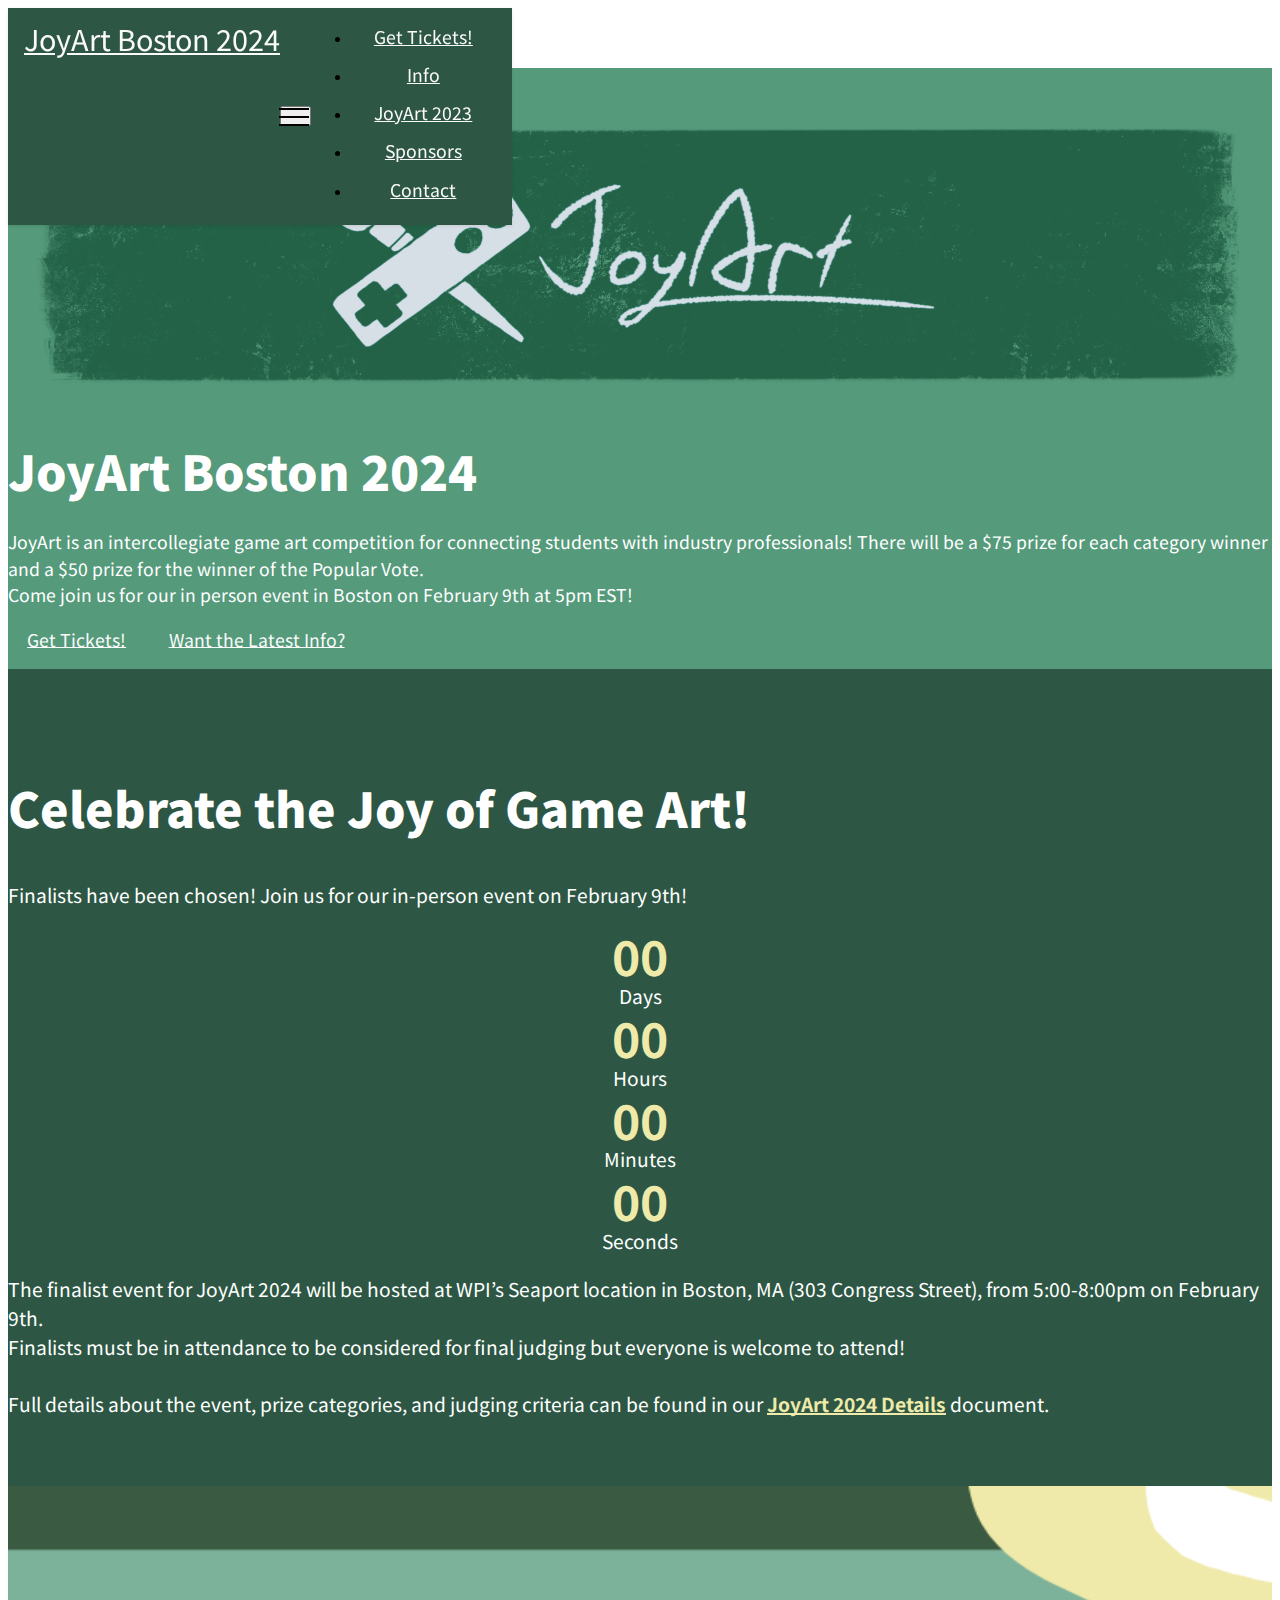
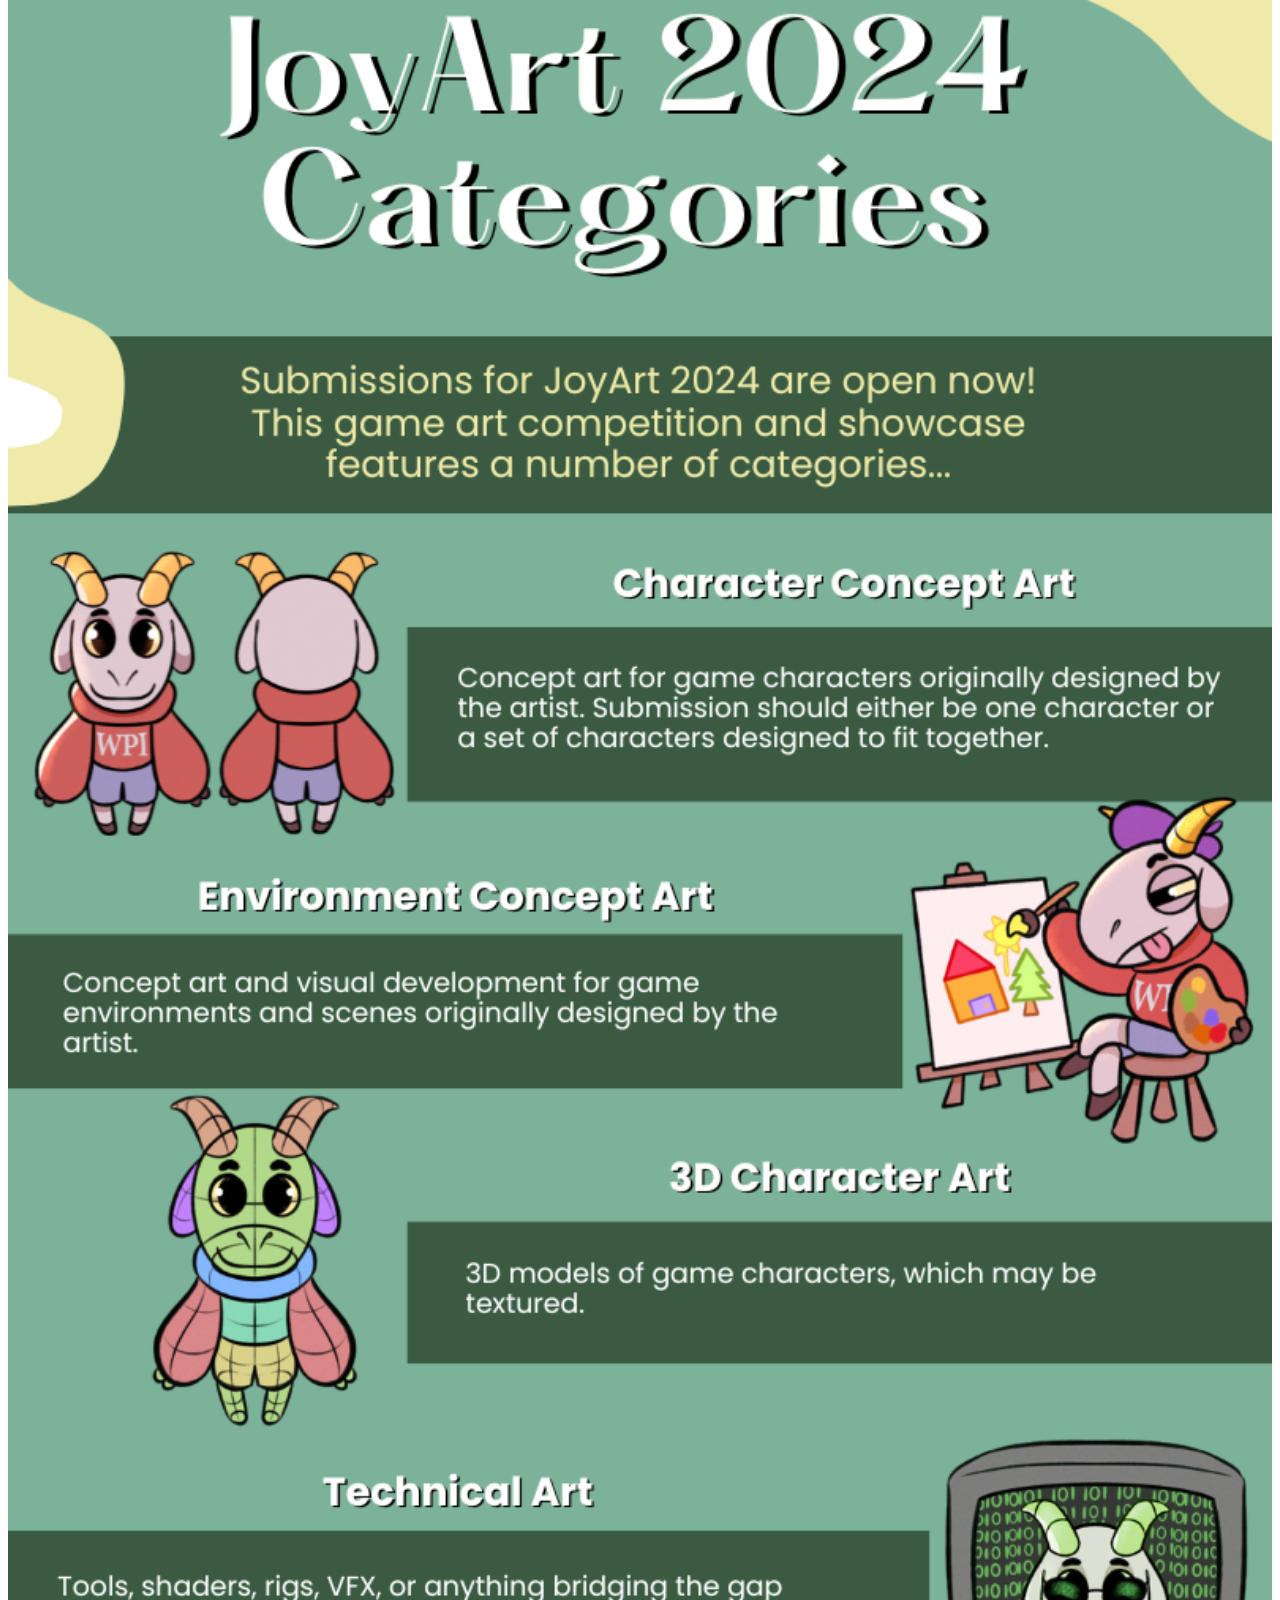
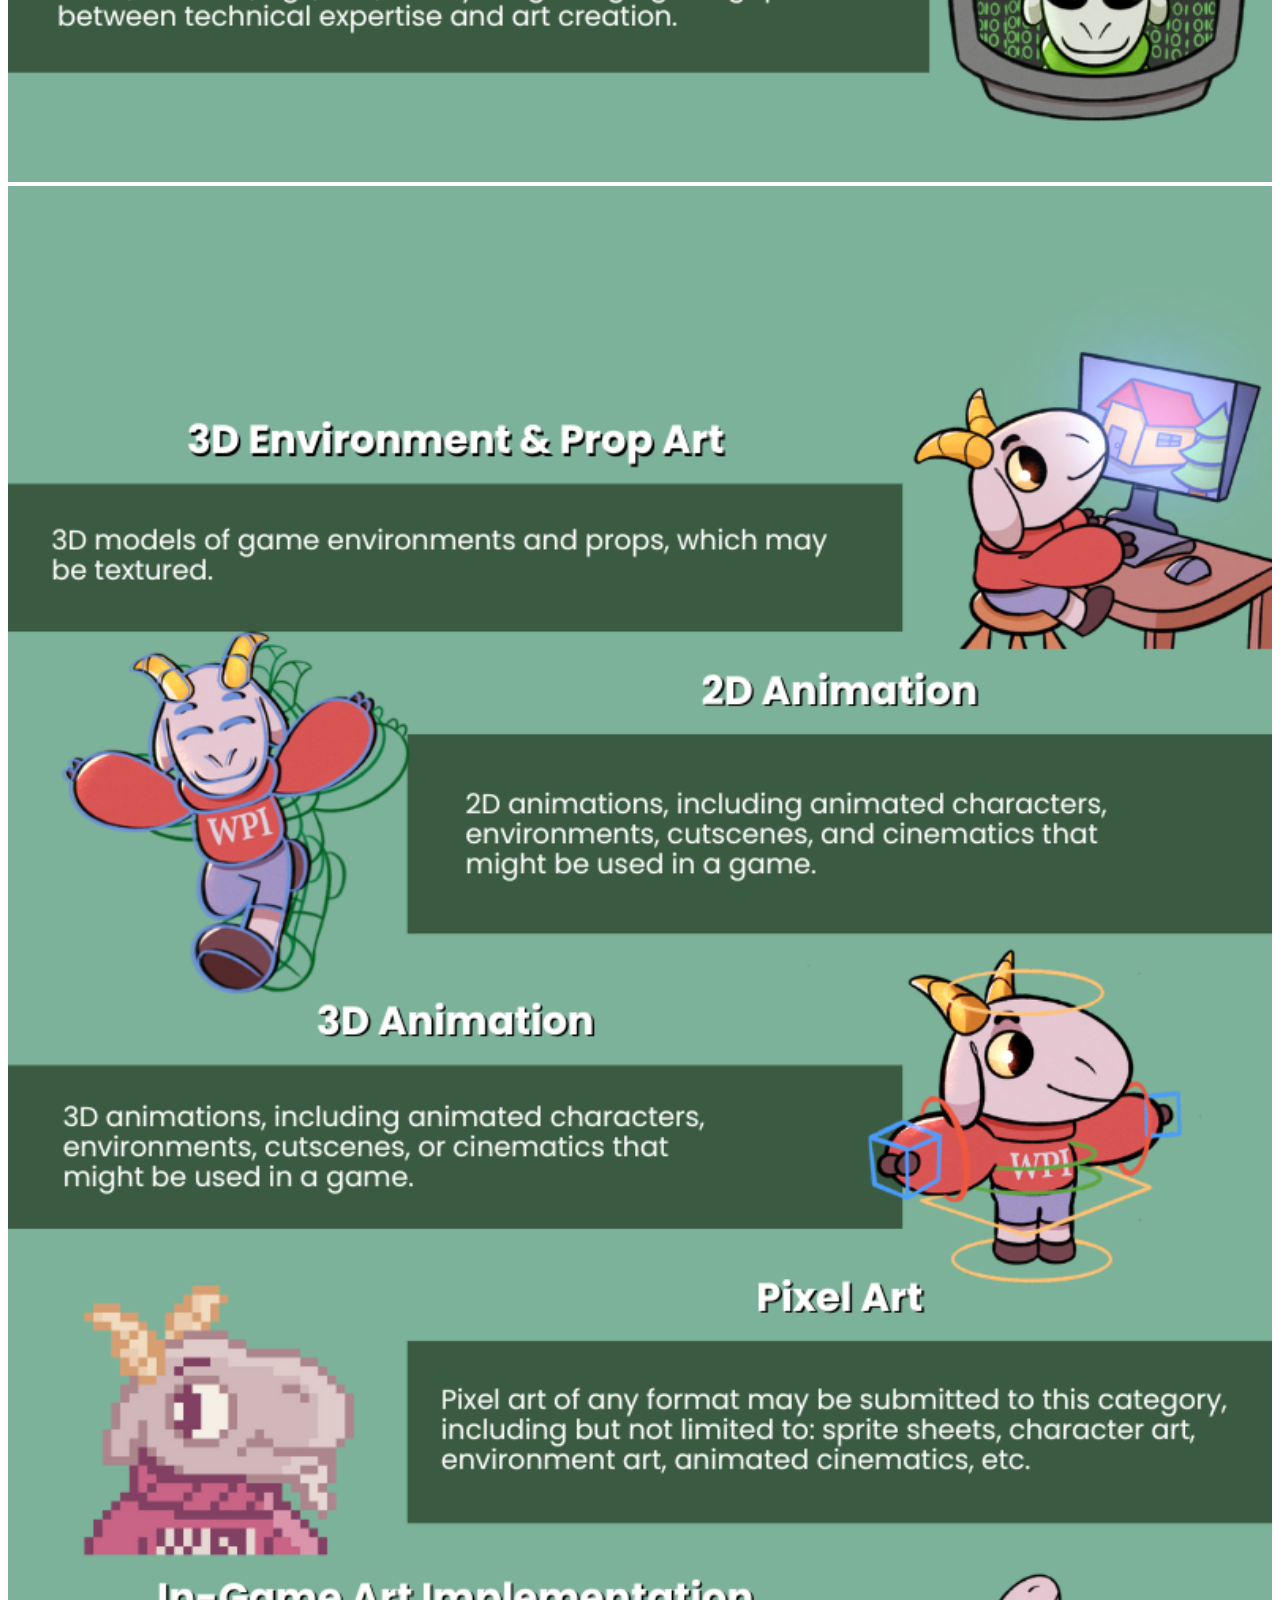
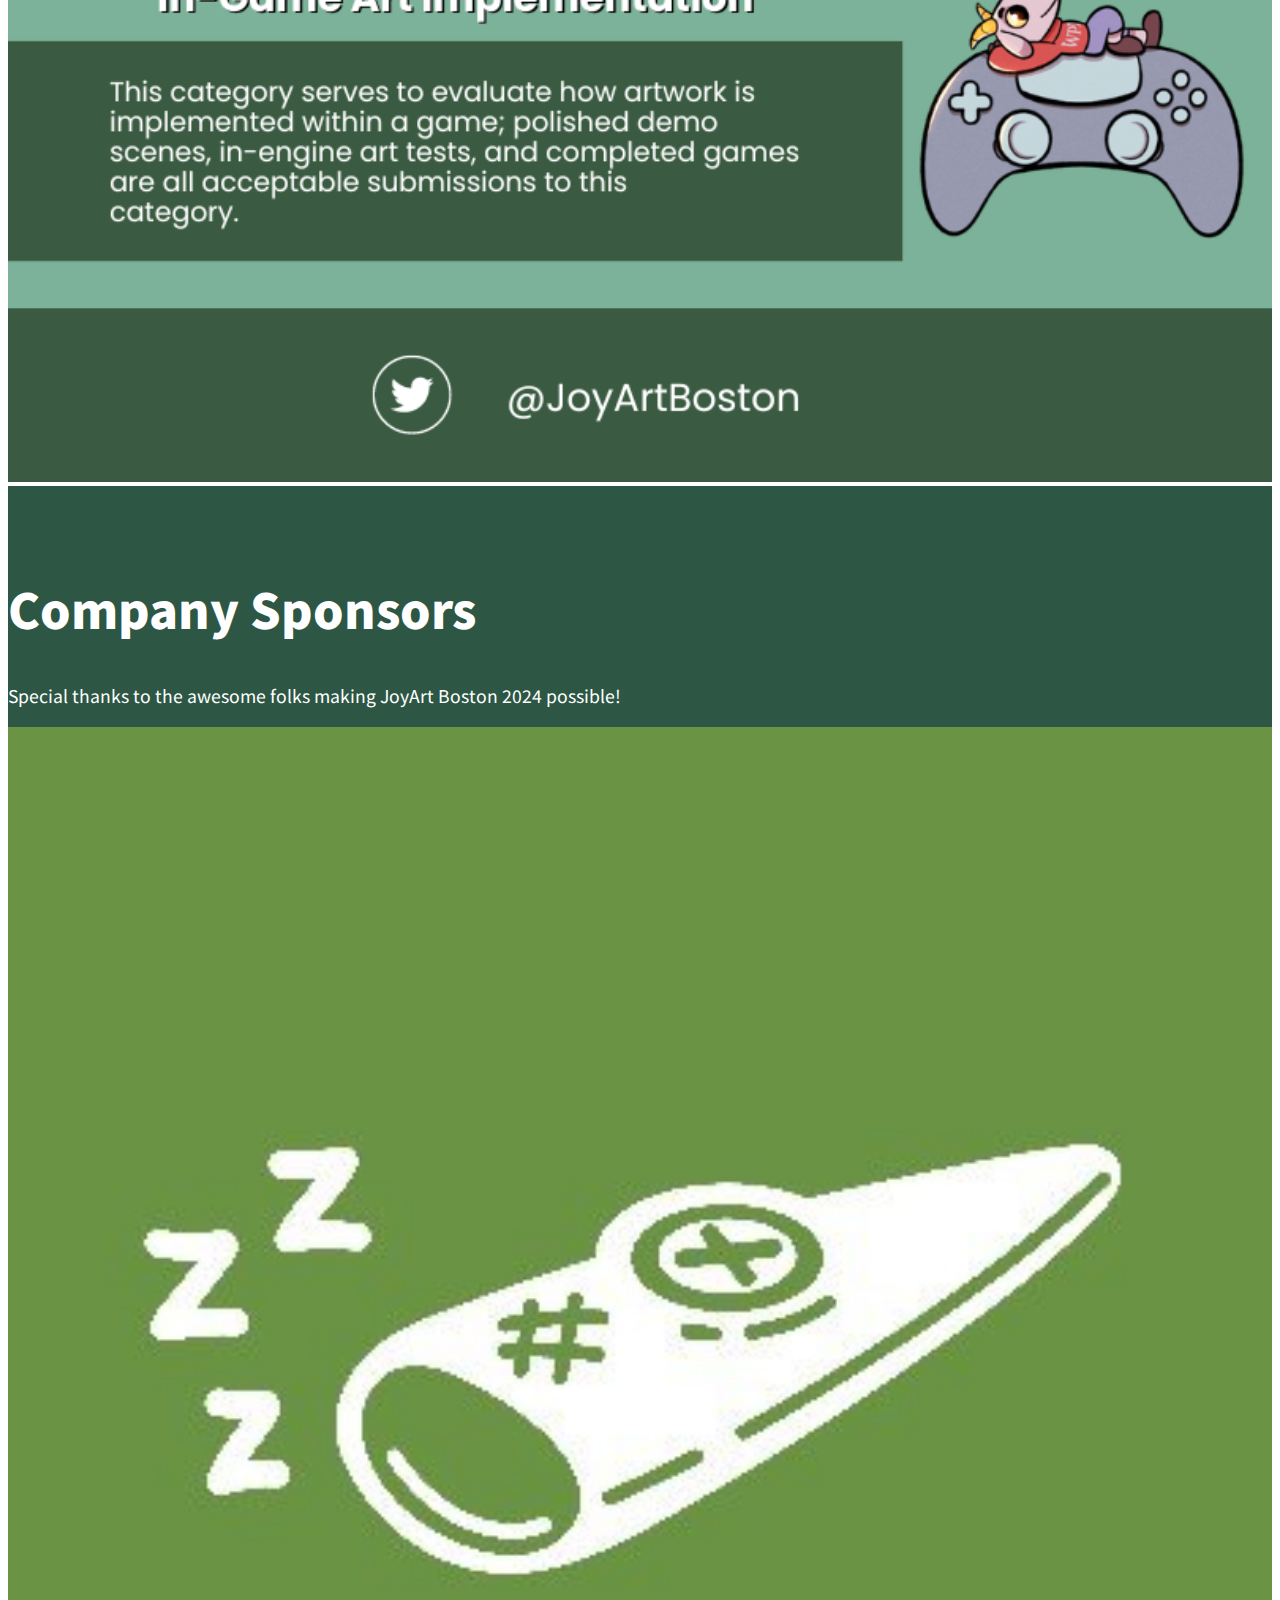
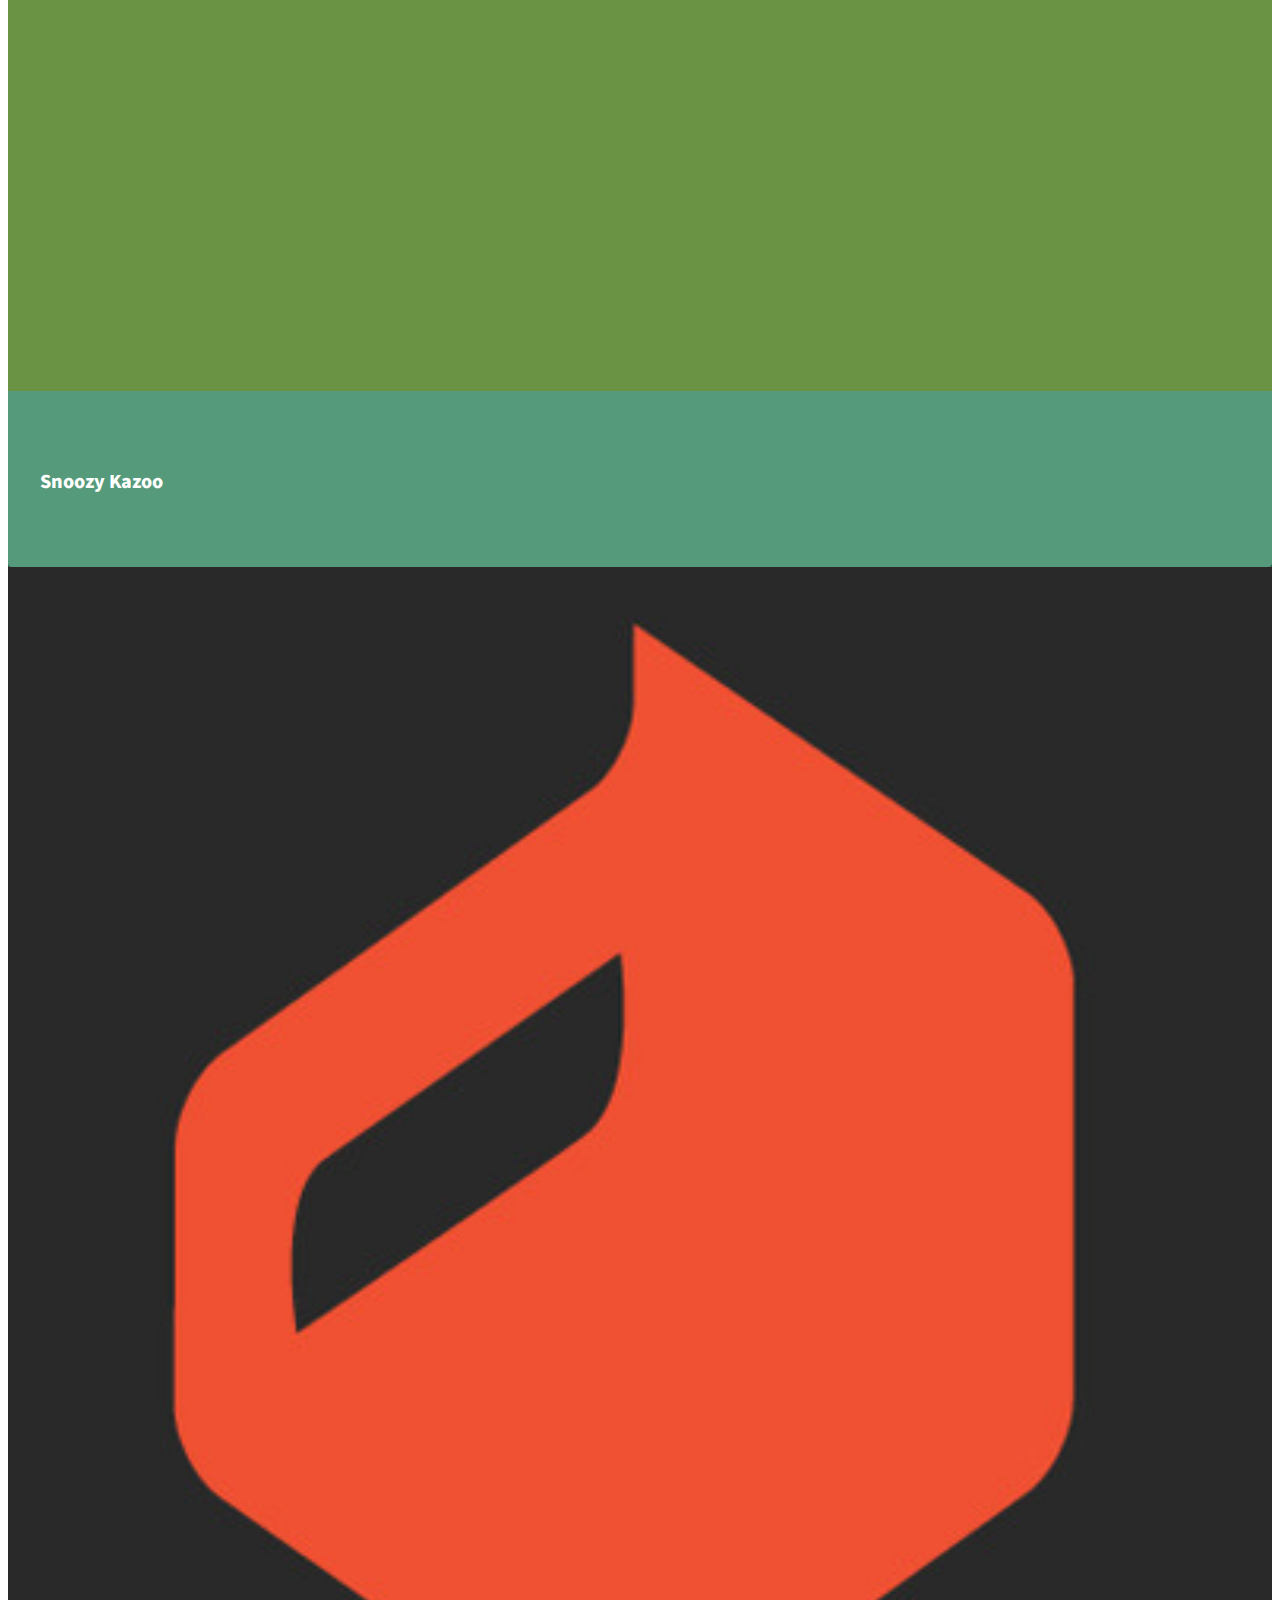
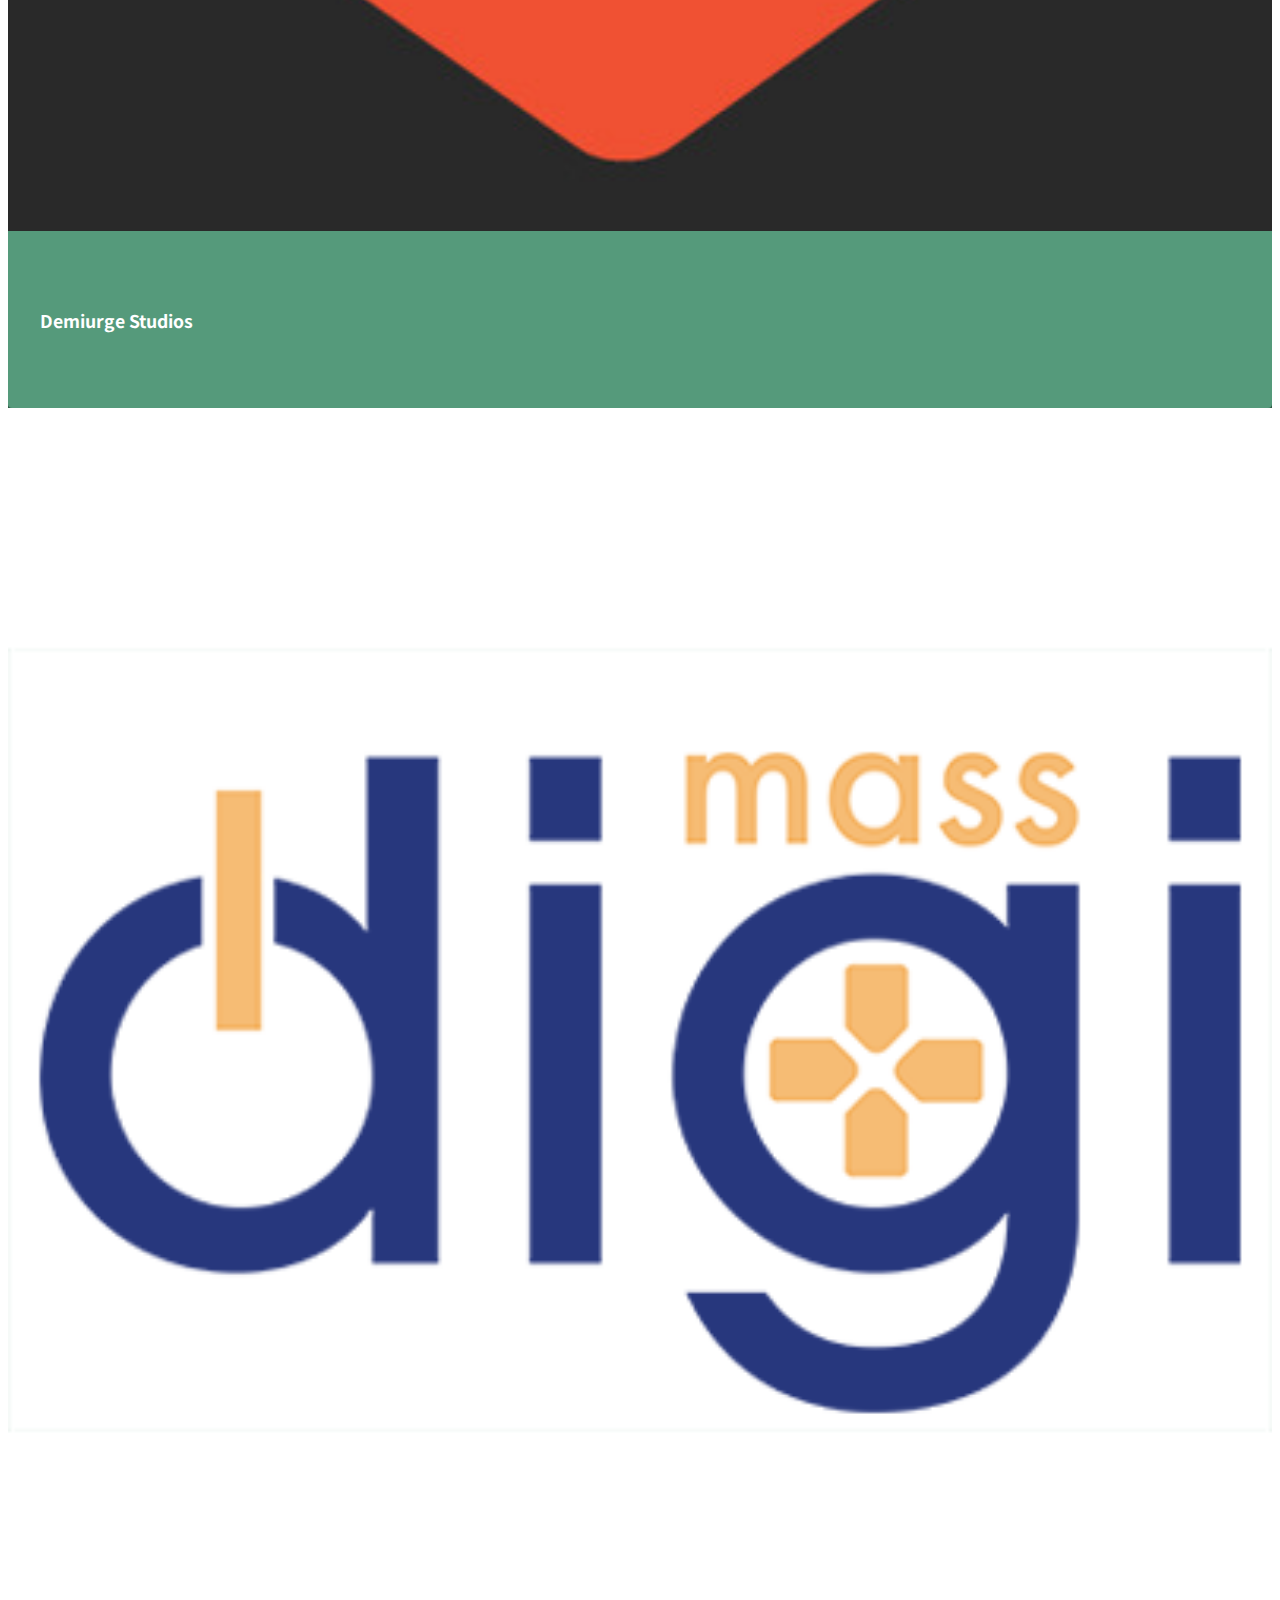
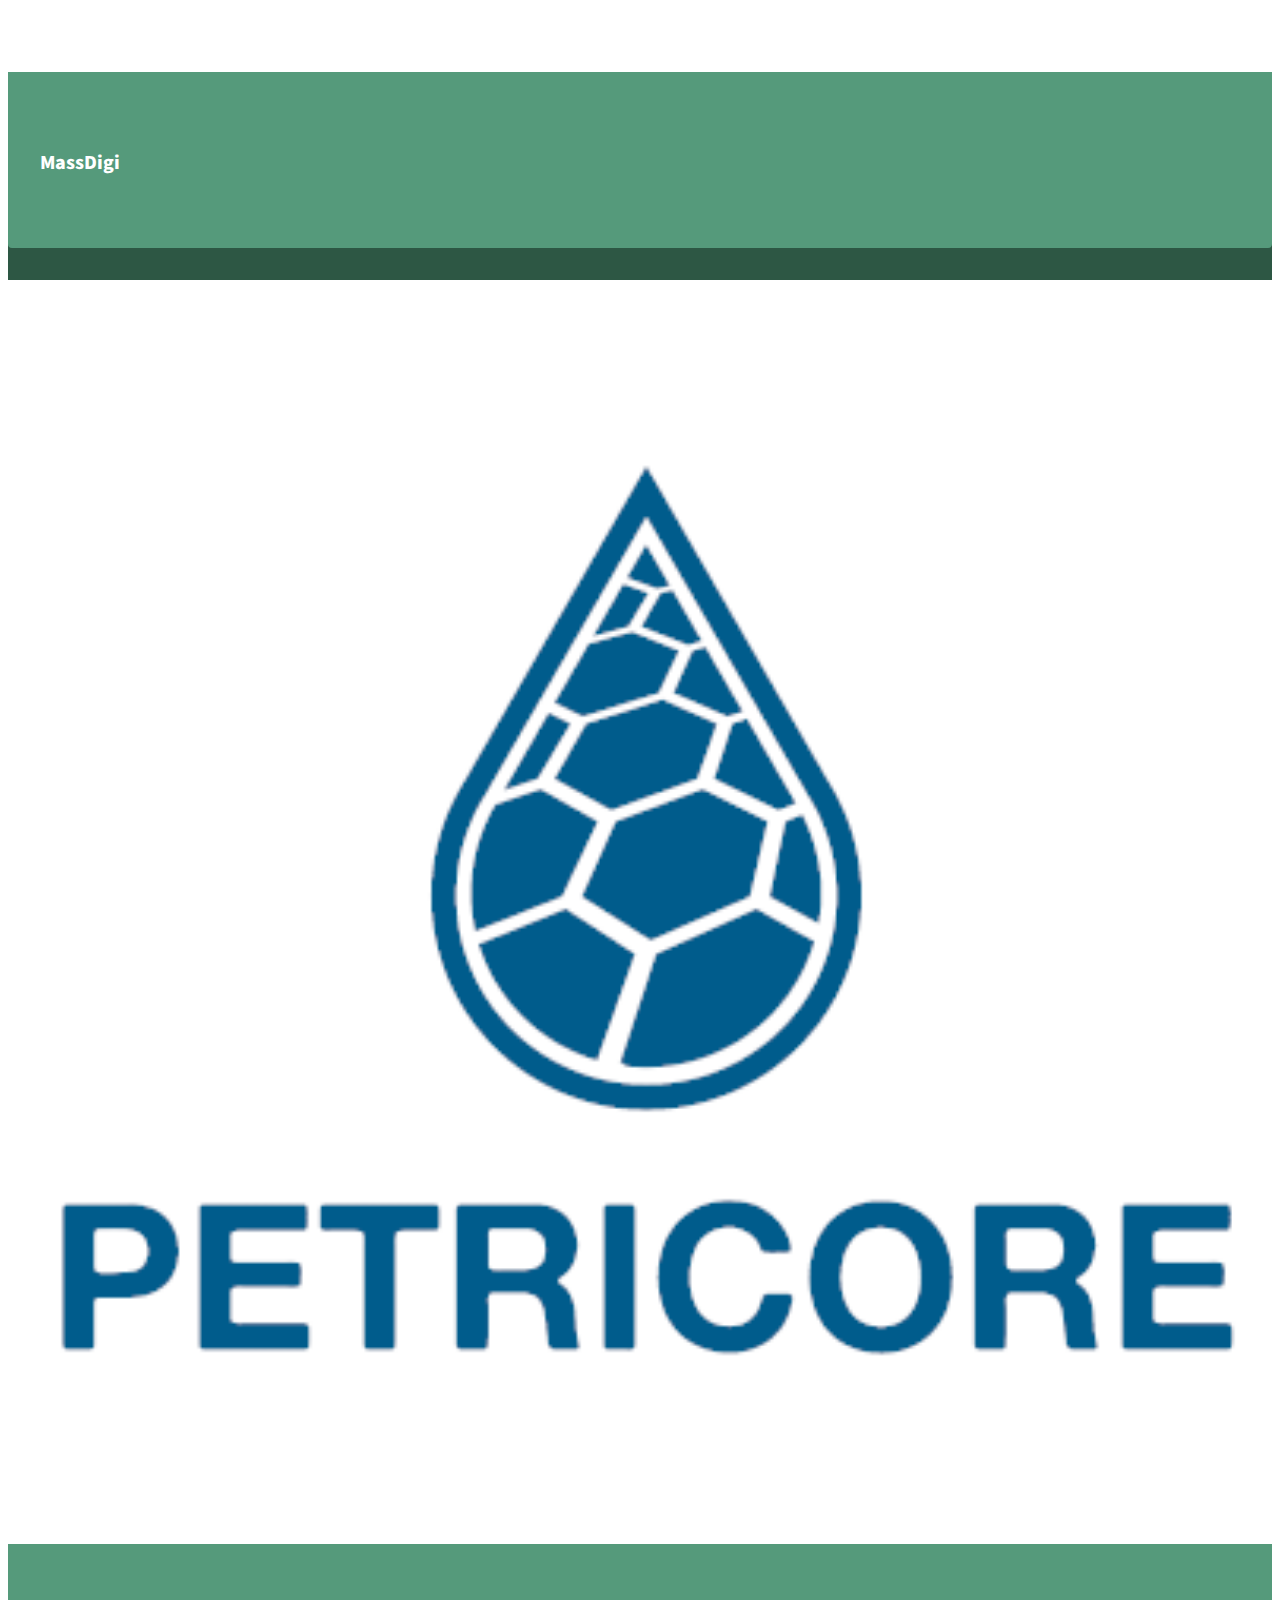
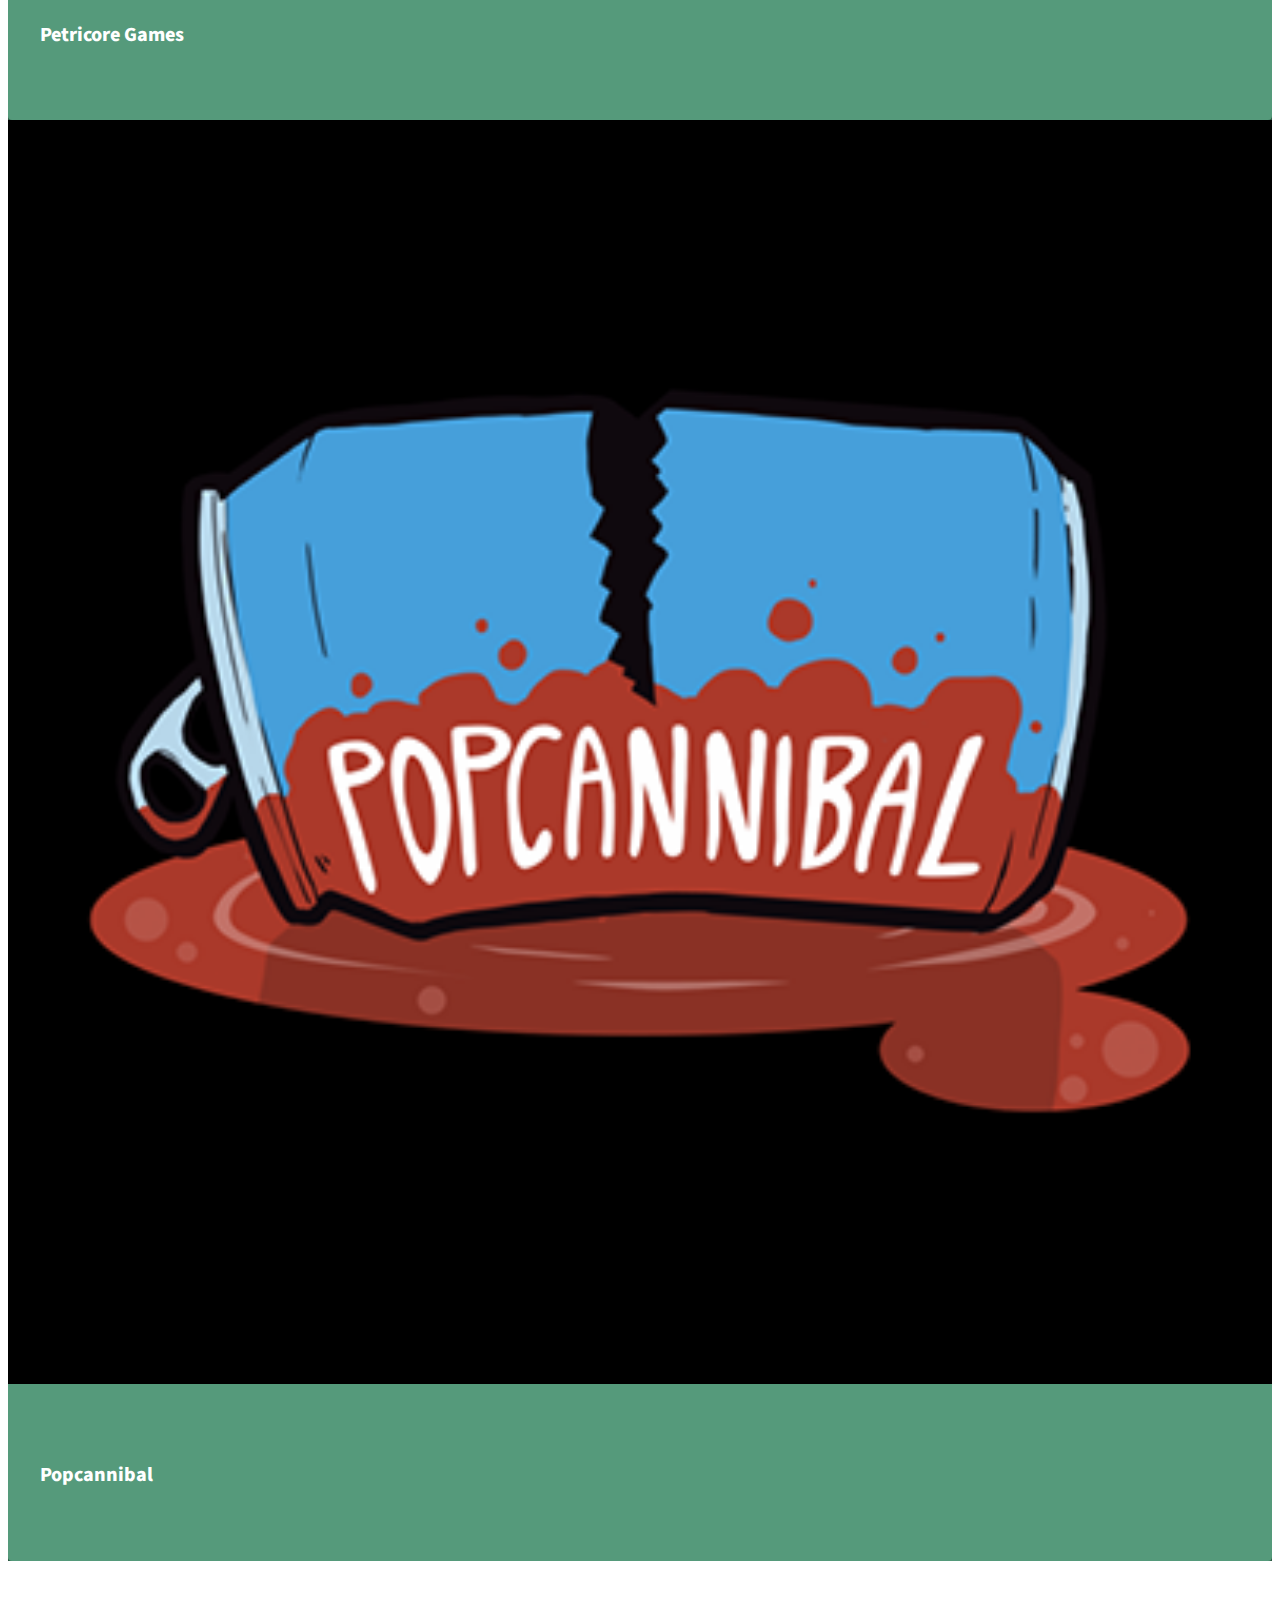
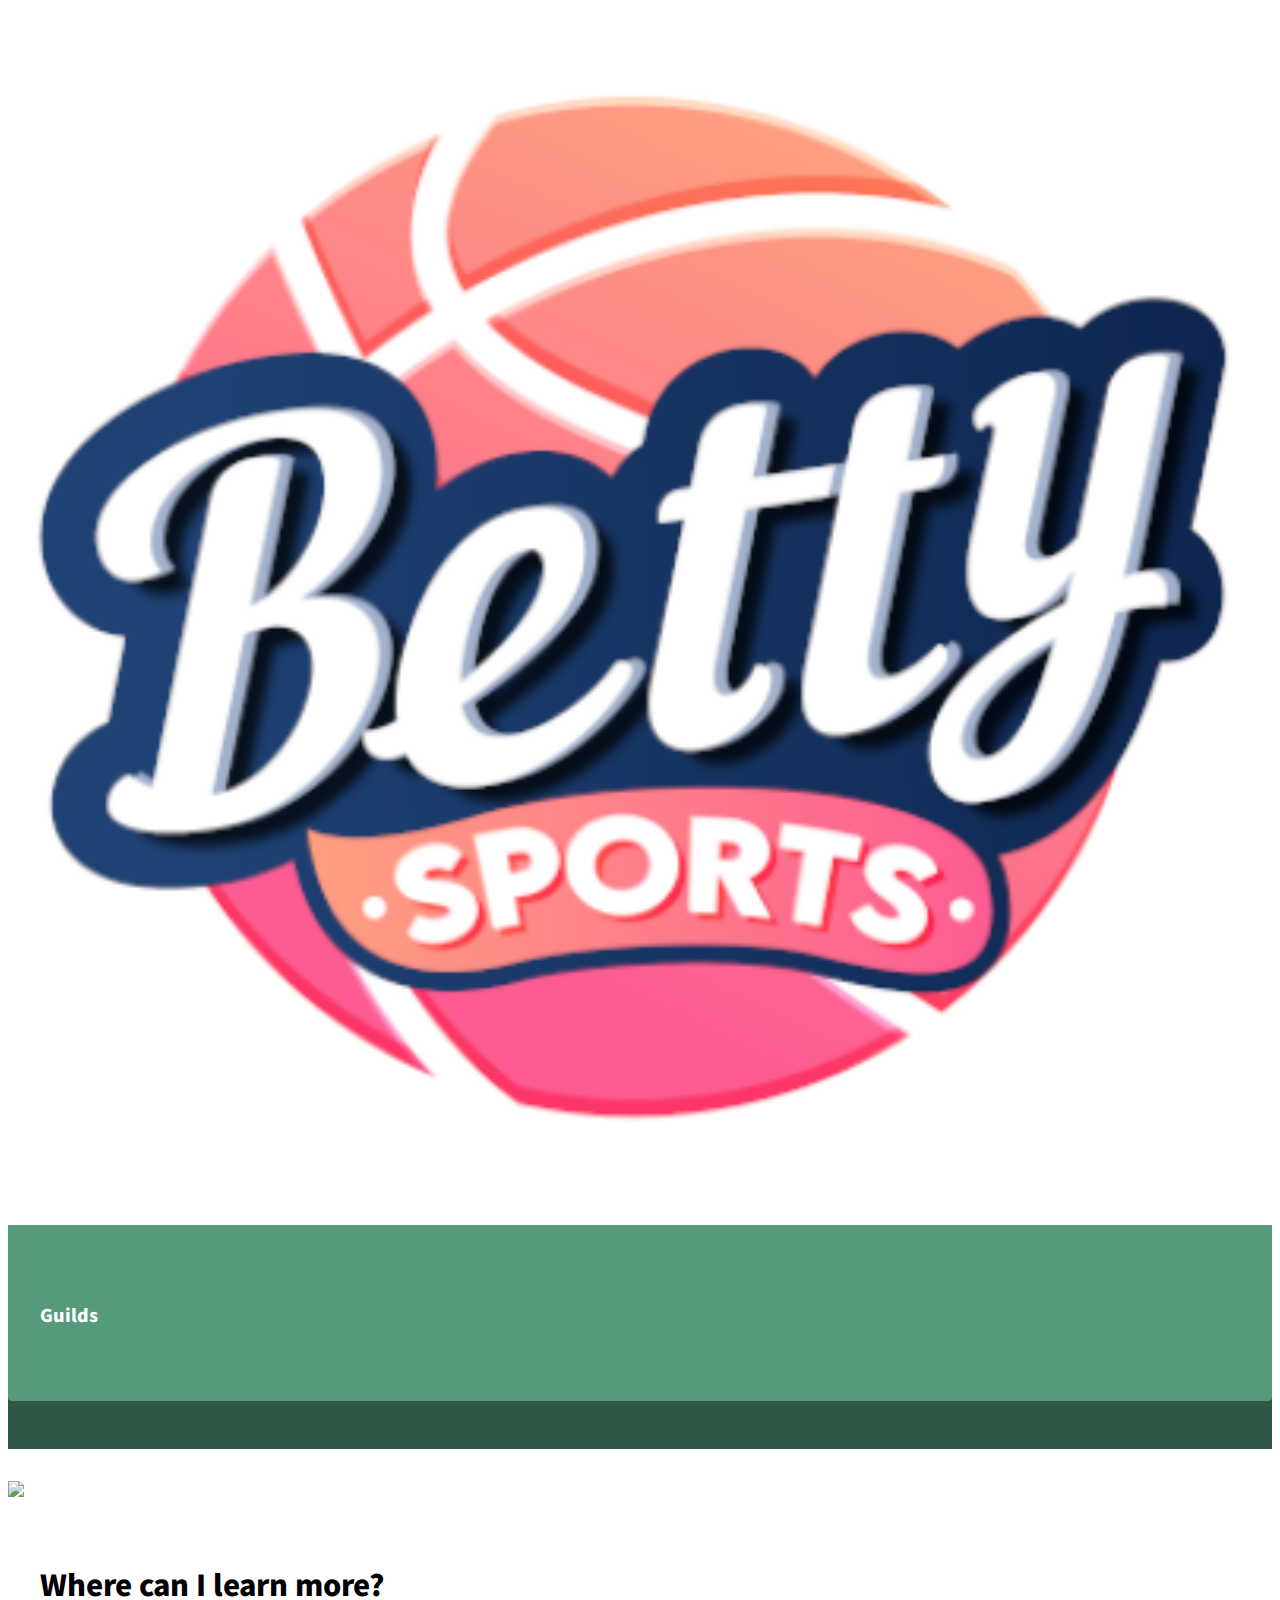
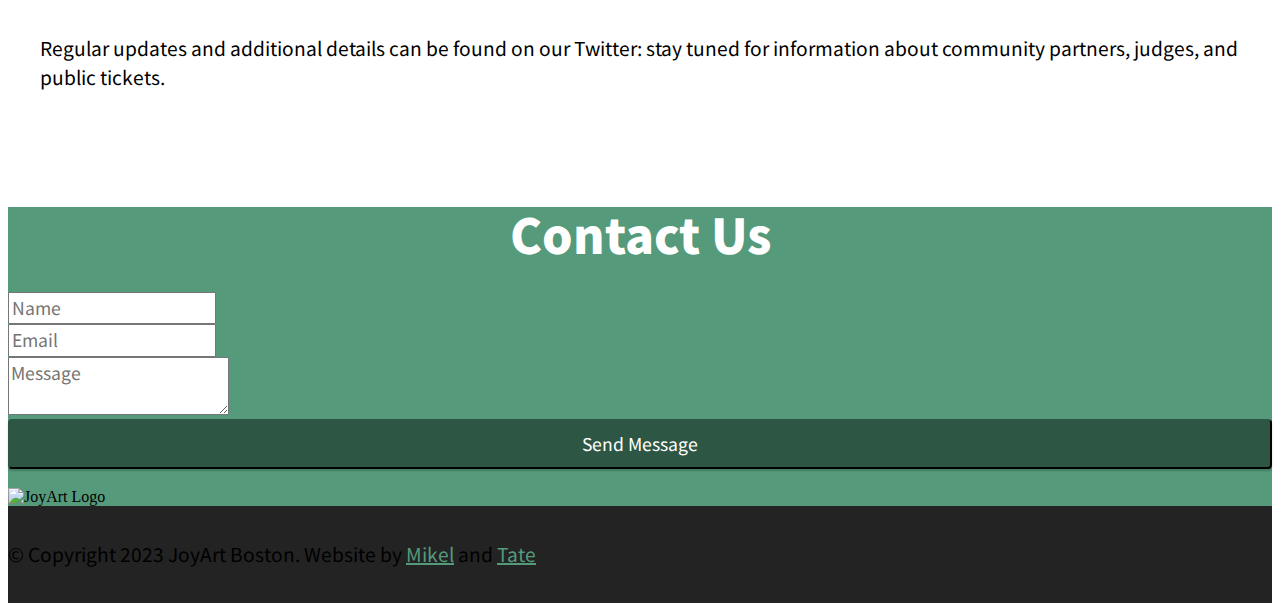
==== commit 56d72a1c: "transparent logos now with white backgrounds" ====
--- a/index.html
+++ b/index.html
@@ -253,7 +253,7 @@
 			<div class="col-sm-6 col-lg-3">
 				<div class="card-wrap">
 					<div class="image-wrap">
-						<a href="https://petricoregames.com/" target="_blank"><img src="assets/images/PetricoreLogo2024.png"
+						<a href="https://petricoregames.com/" target="_blank"><img src="assets/images/petricore2024_with_bkg.png"
 						                                                           alt="Petricore Games"></a>
 					</div>
 					<div class="content-wrap">
@@ -275,7 +275,7 @@
 			<div class="col-sm-6 col-lg-3">
 				<div class="card-wrap">
 					<div class="image-wrap">
-						<a href="https://bettysports.com/" target="_blank"><img src="assets/images/betty-sports-logo.png" alt="Popcannibal"></a>
+						<a href="https://bettysports.com/" target="_blank"><img src="assets/images/betty-sports-with-bkg.png" alt="Popcannibal"></a>
 					</div>
 					<div class="content-wrap">
 						<h6 class="mbr-role mbr-fonts-style align-center mb-3 display-4">
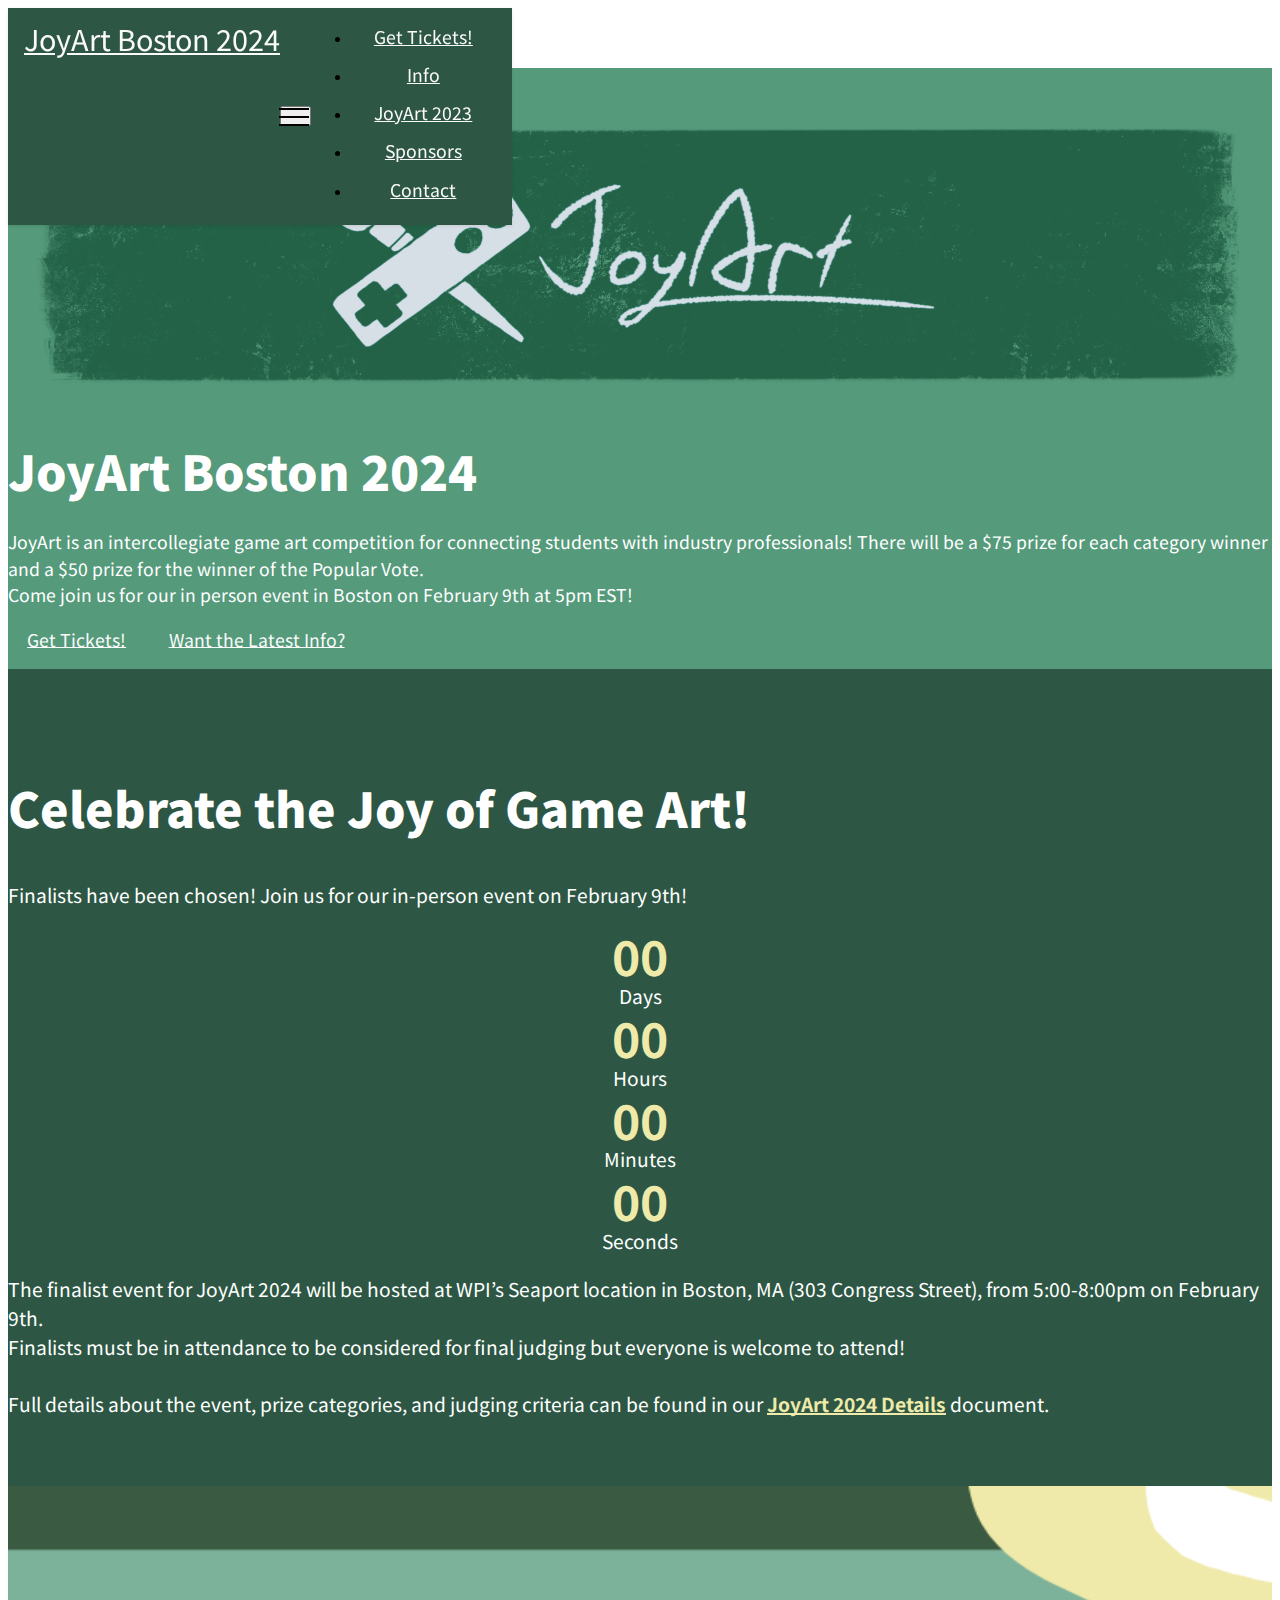
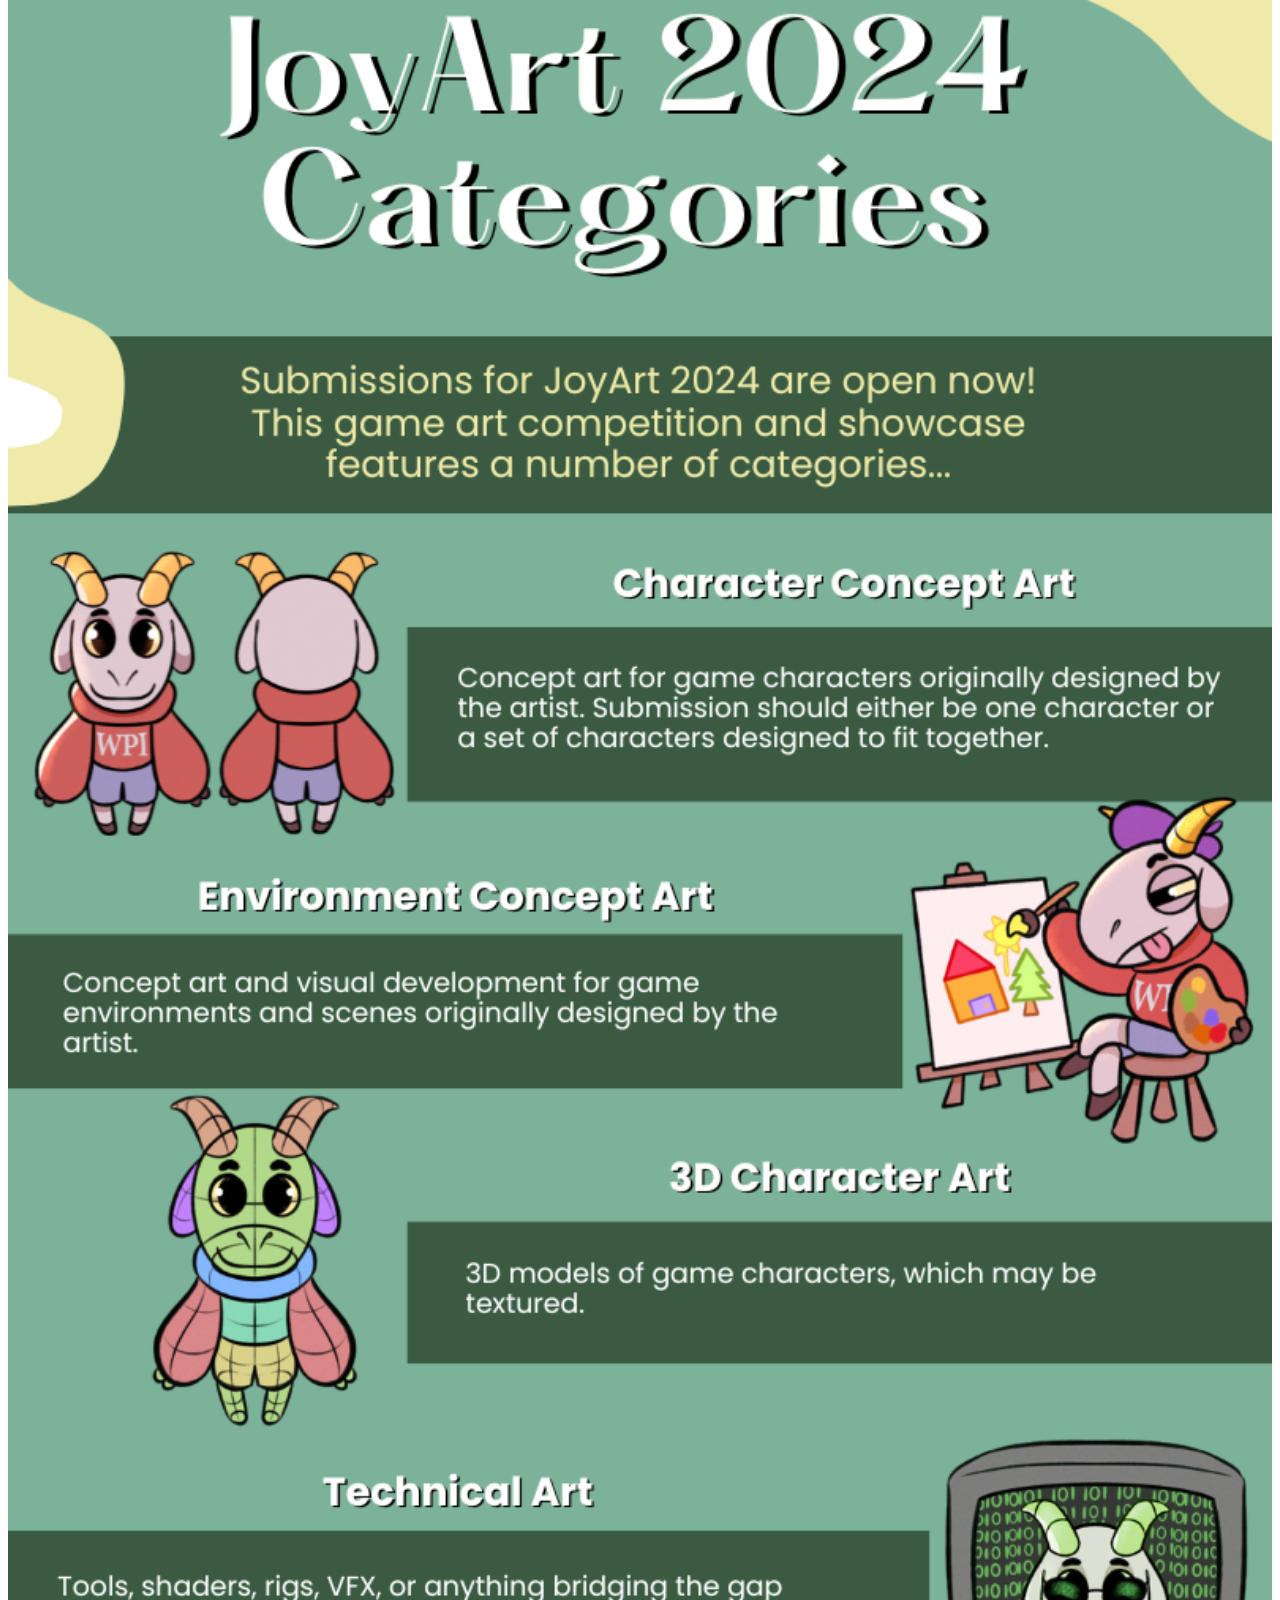
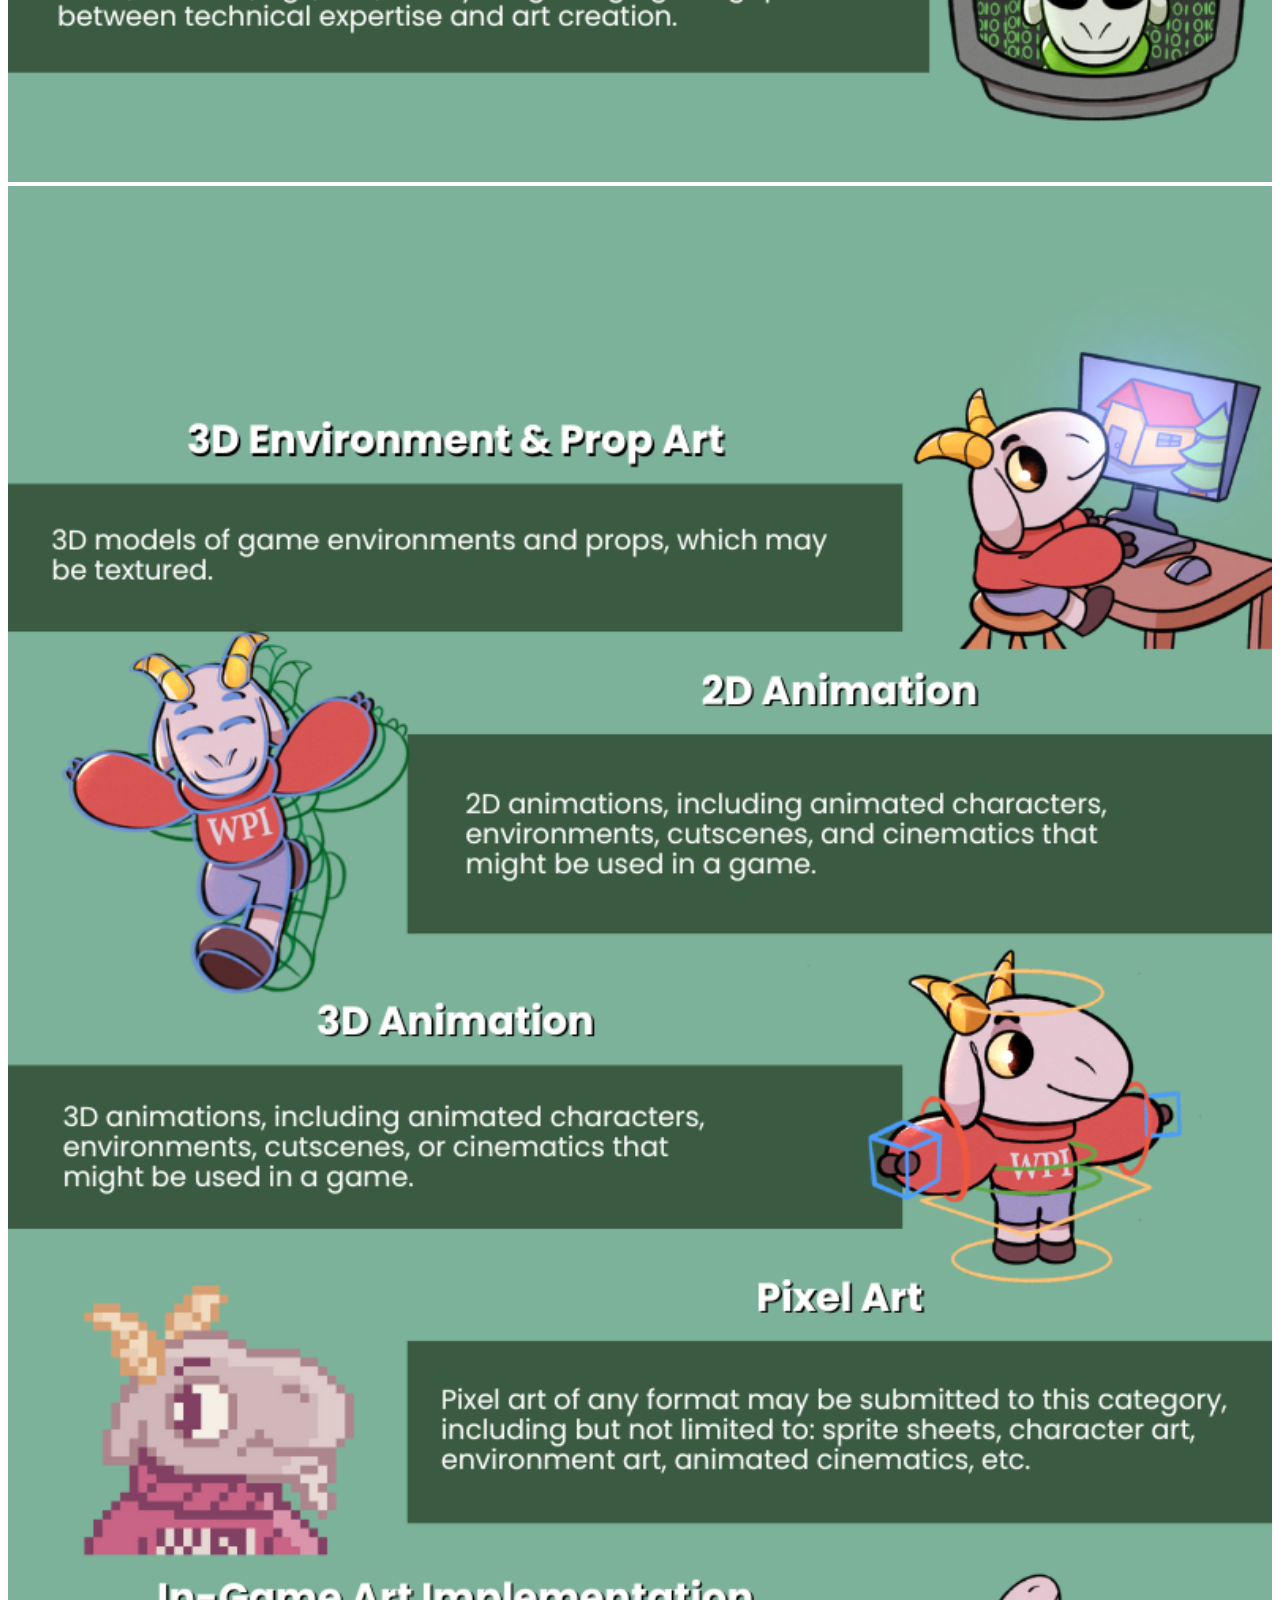
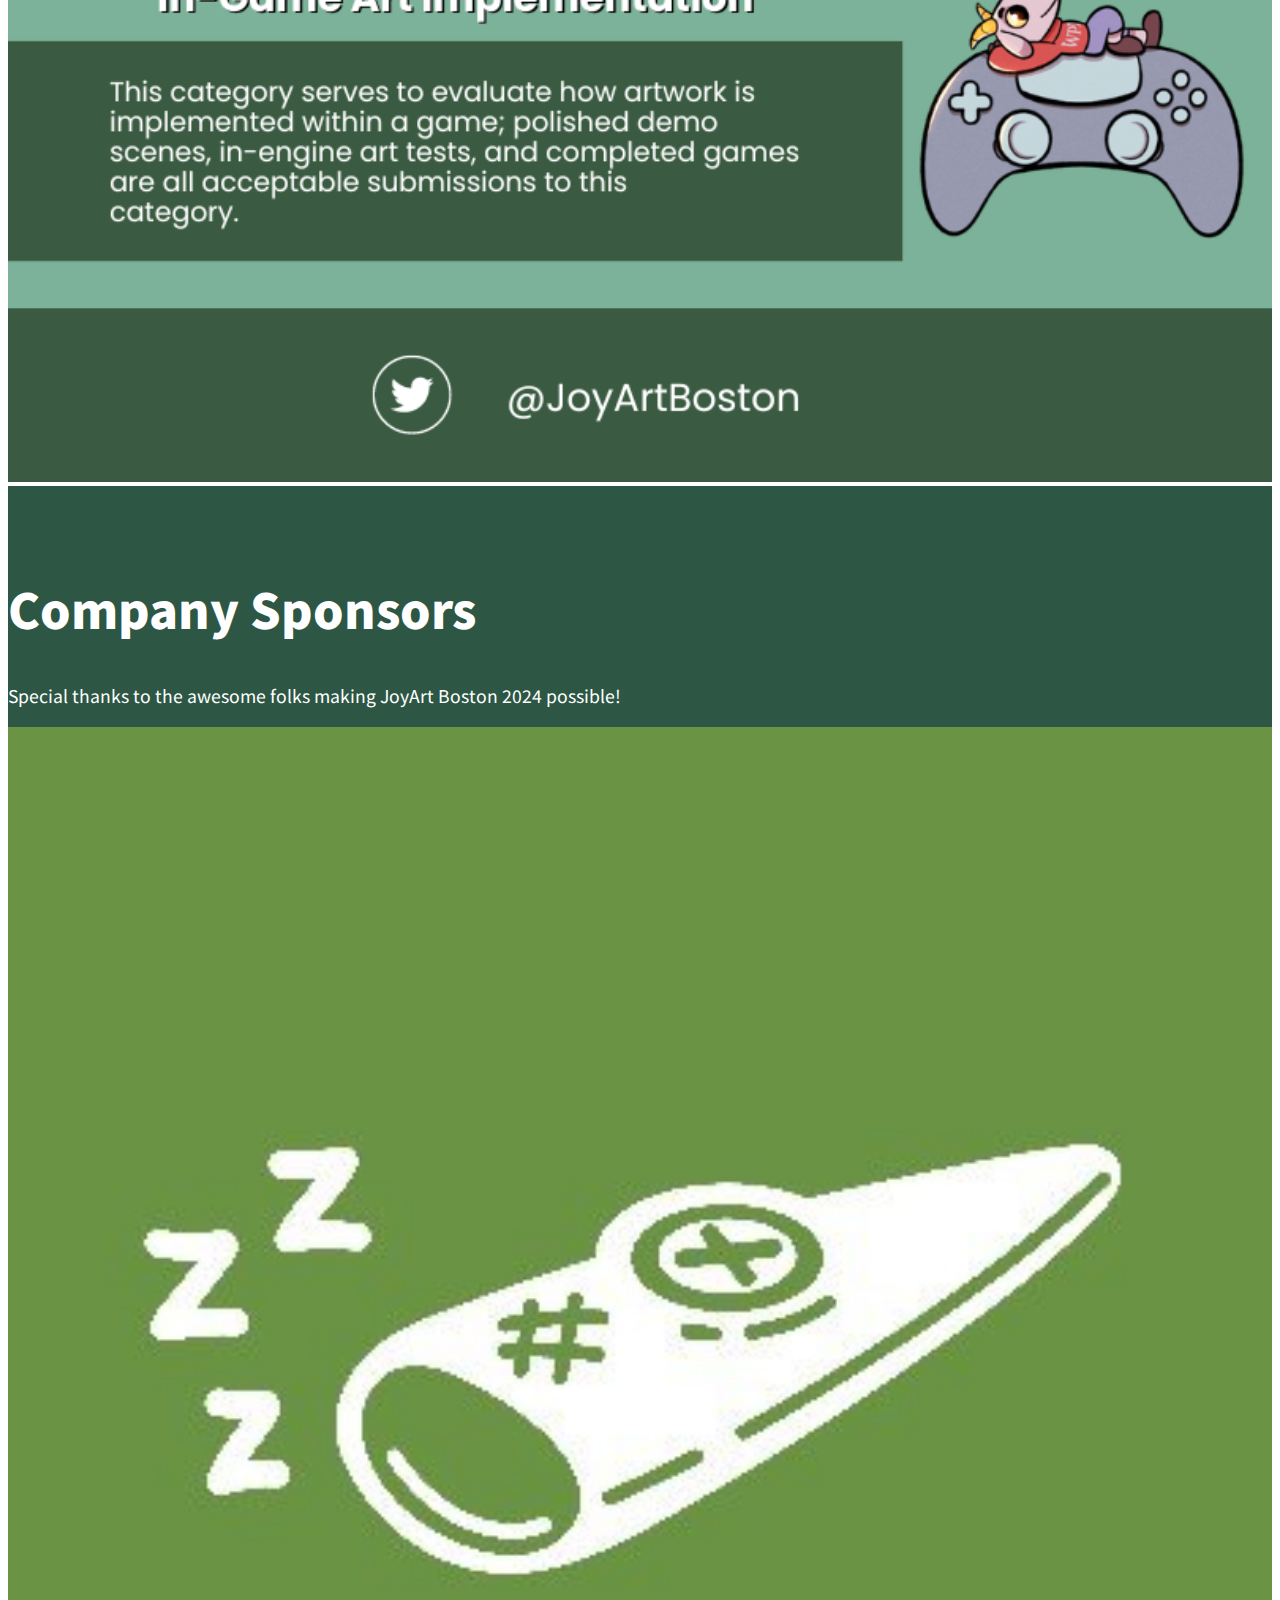
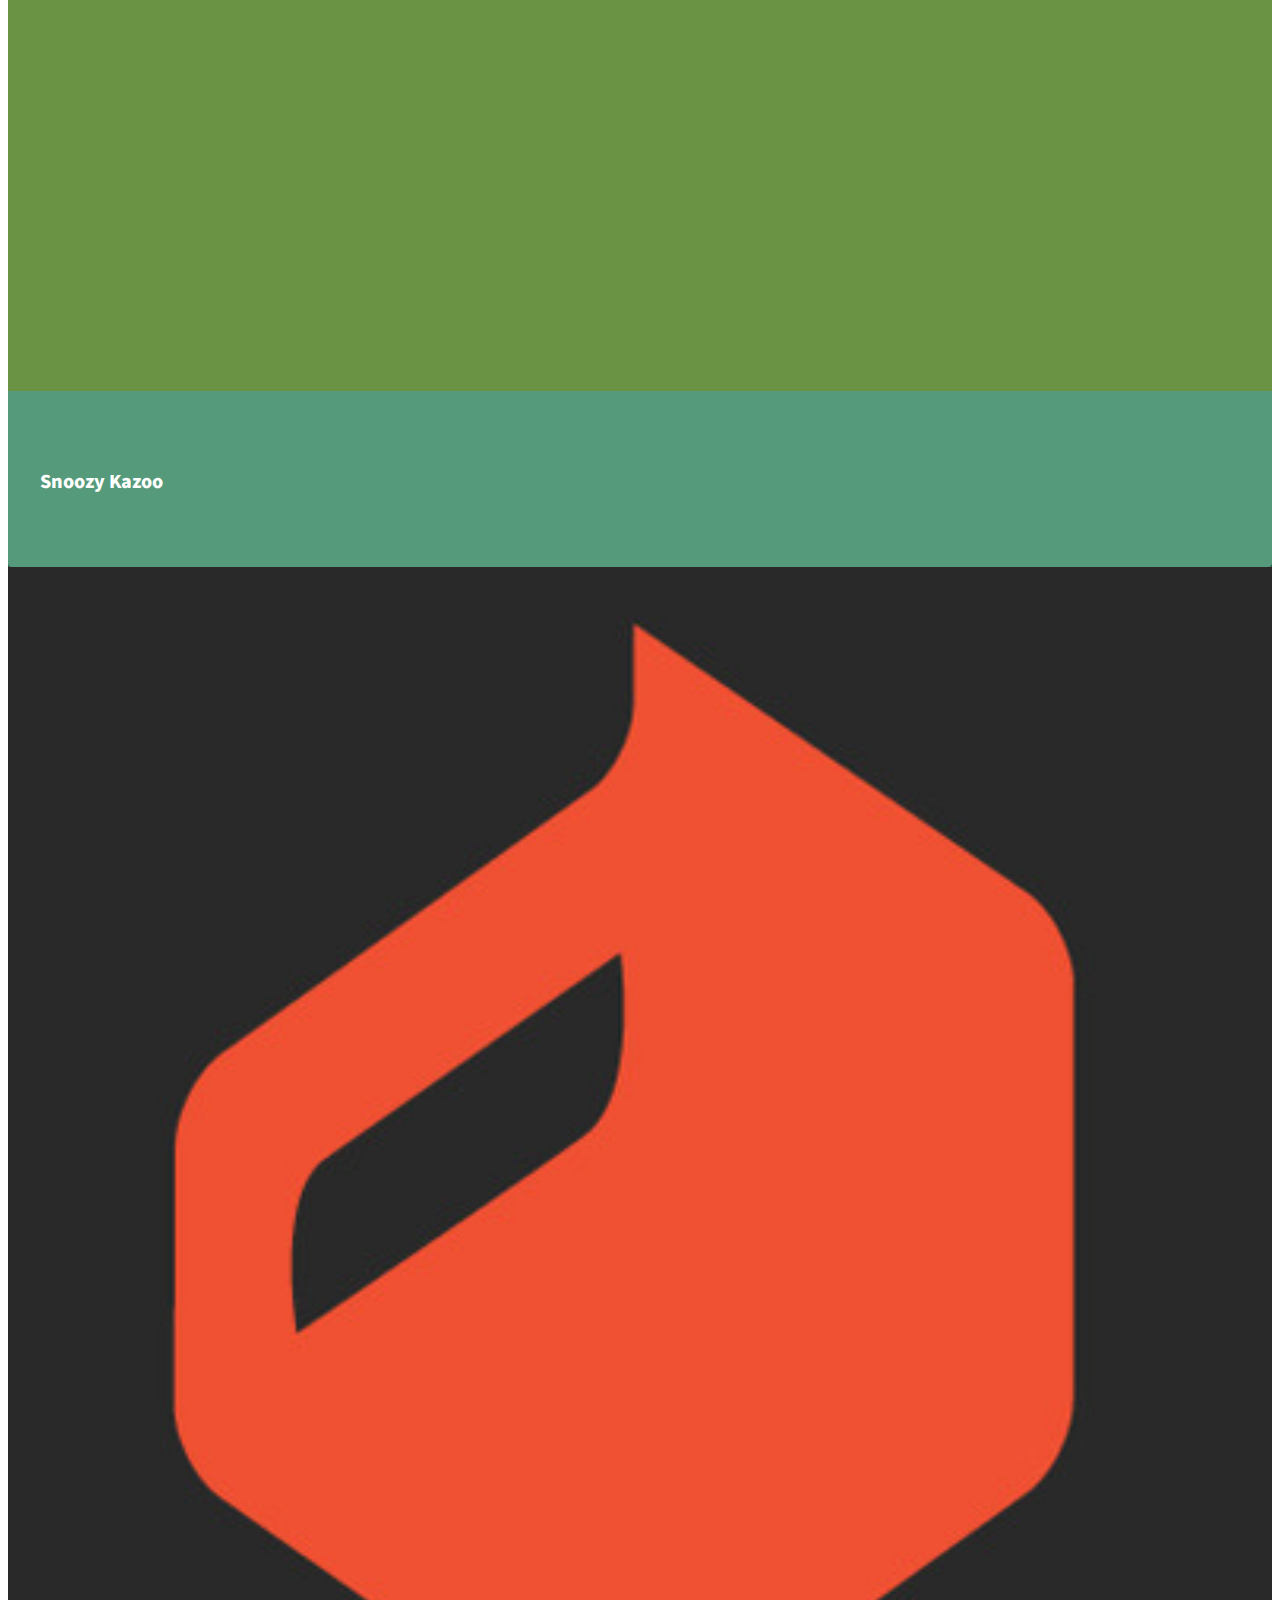
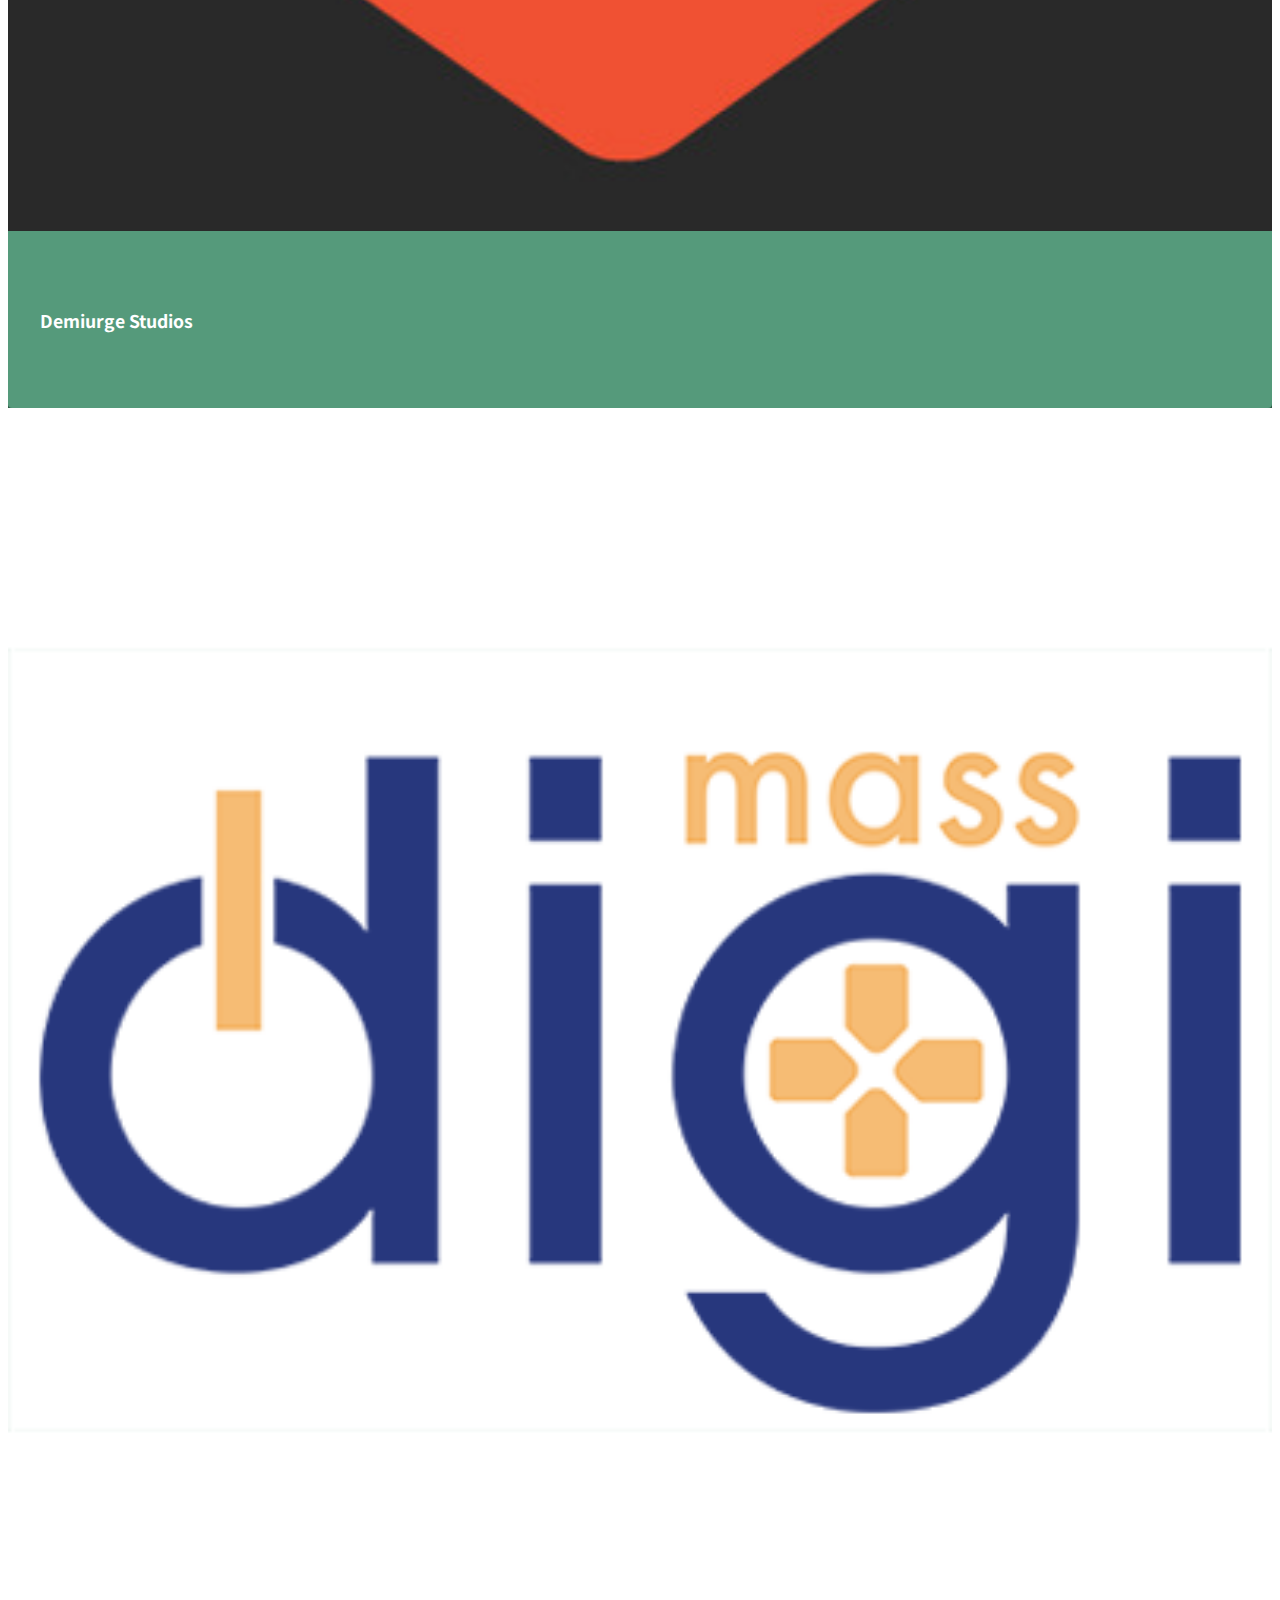
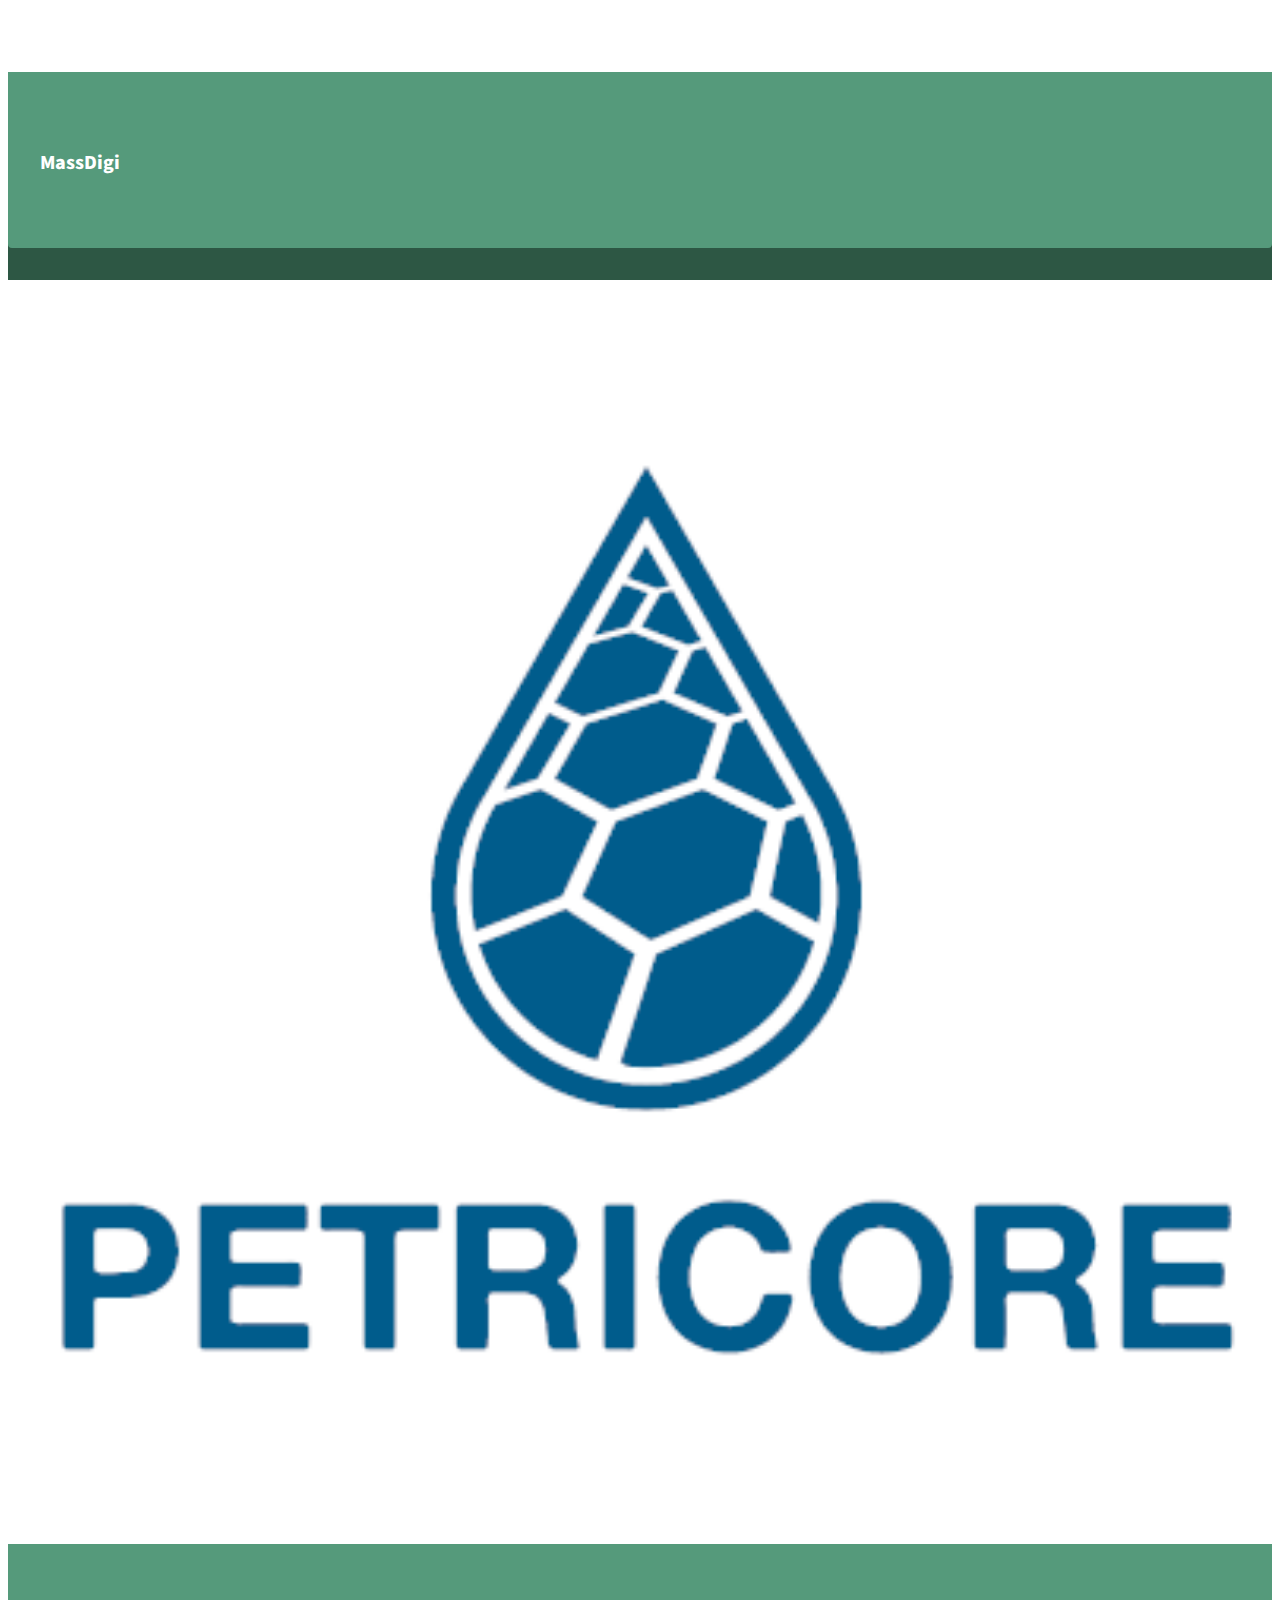
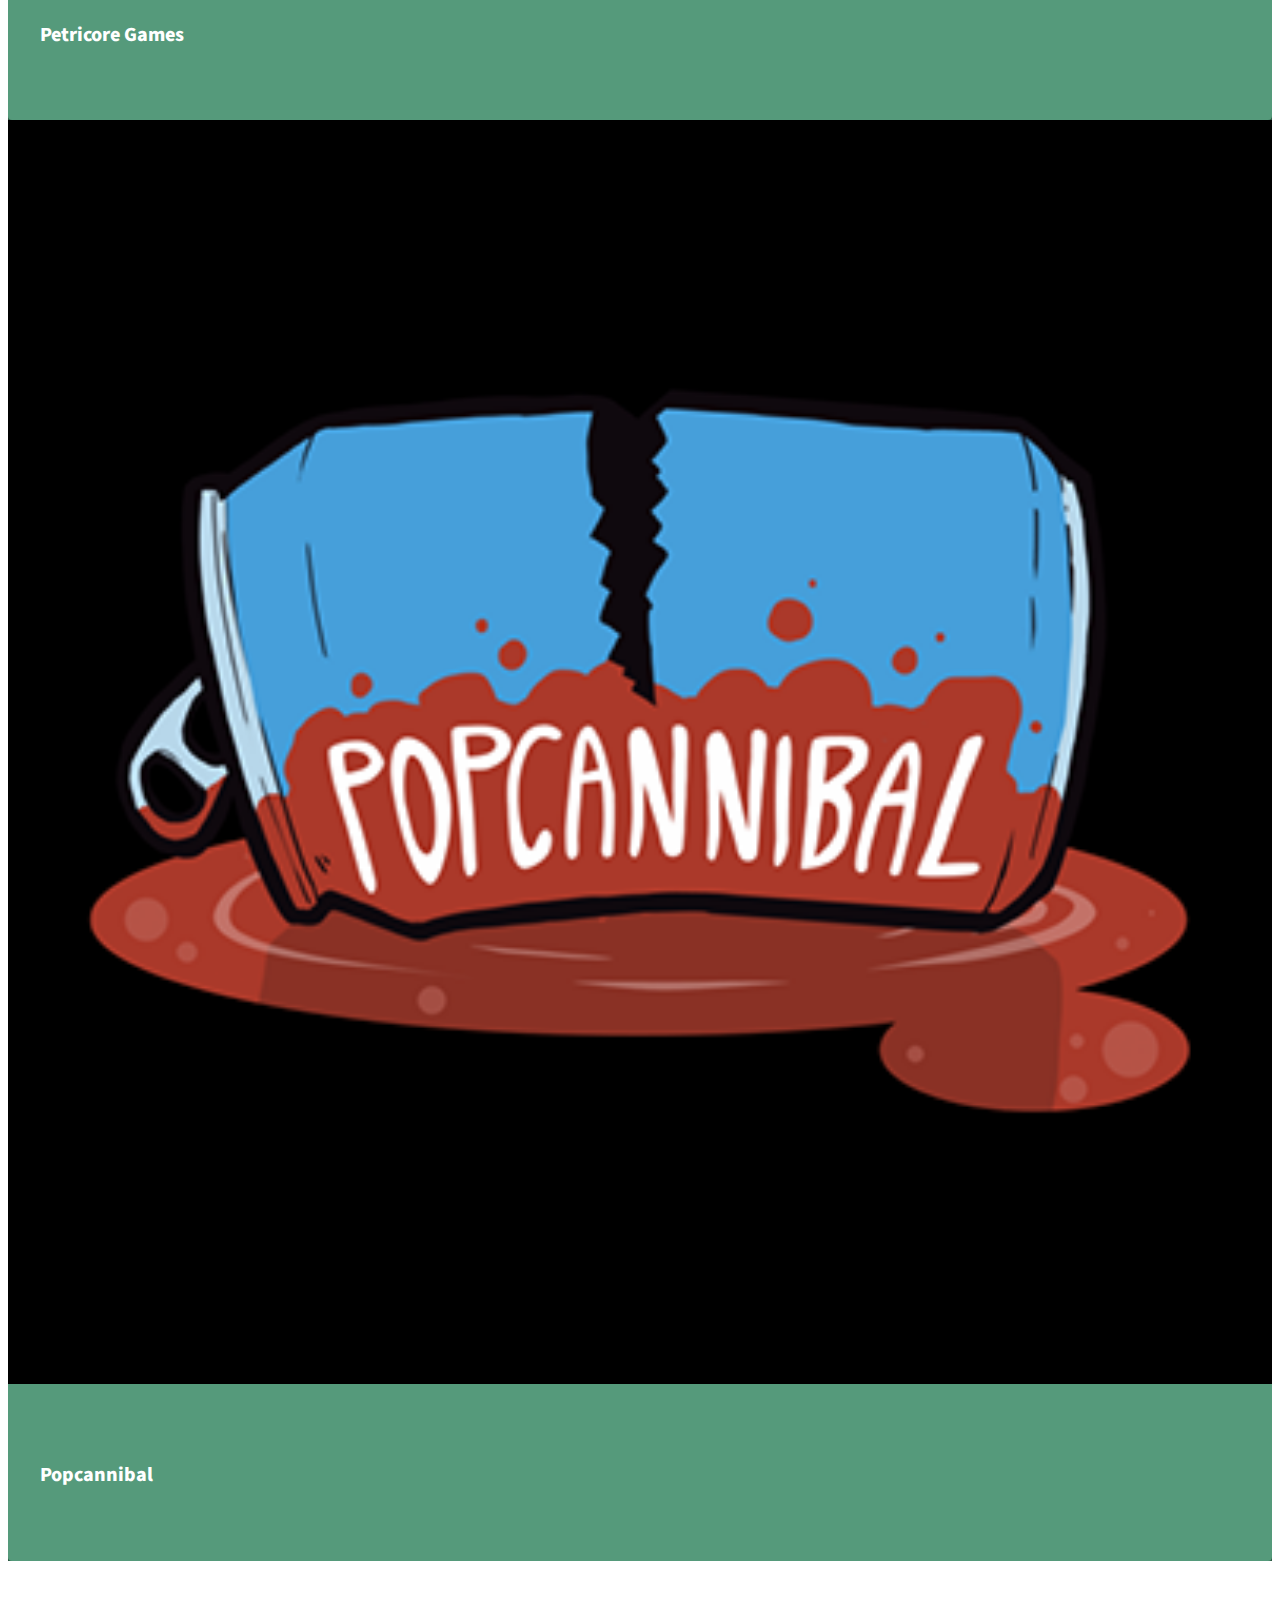
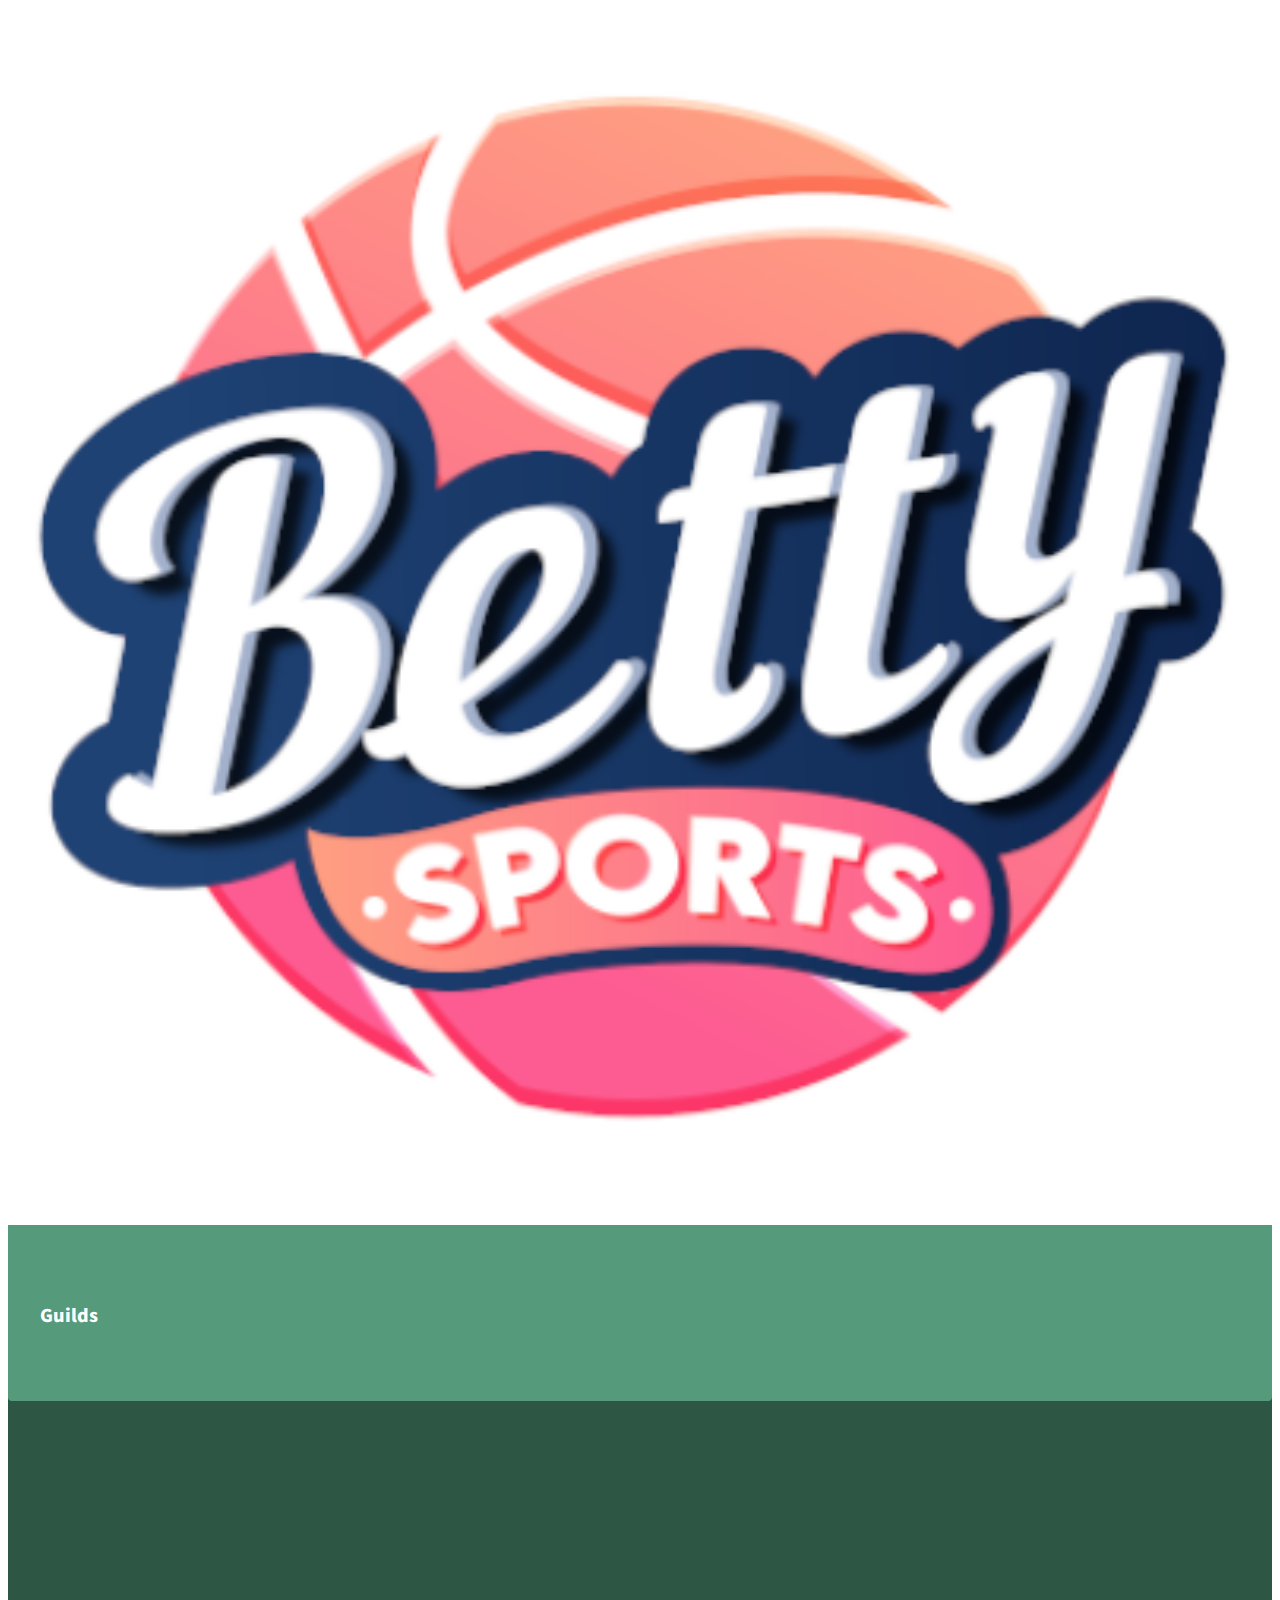
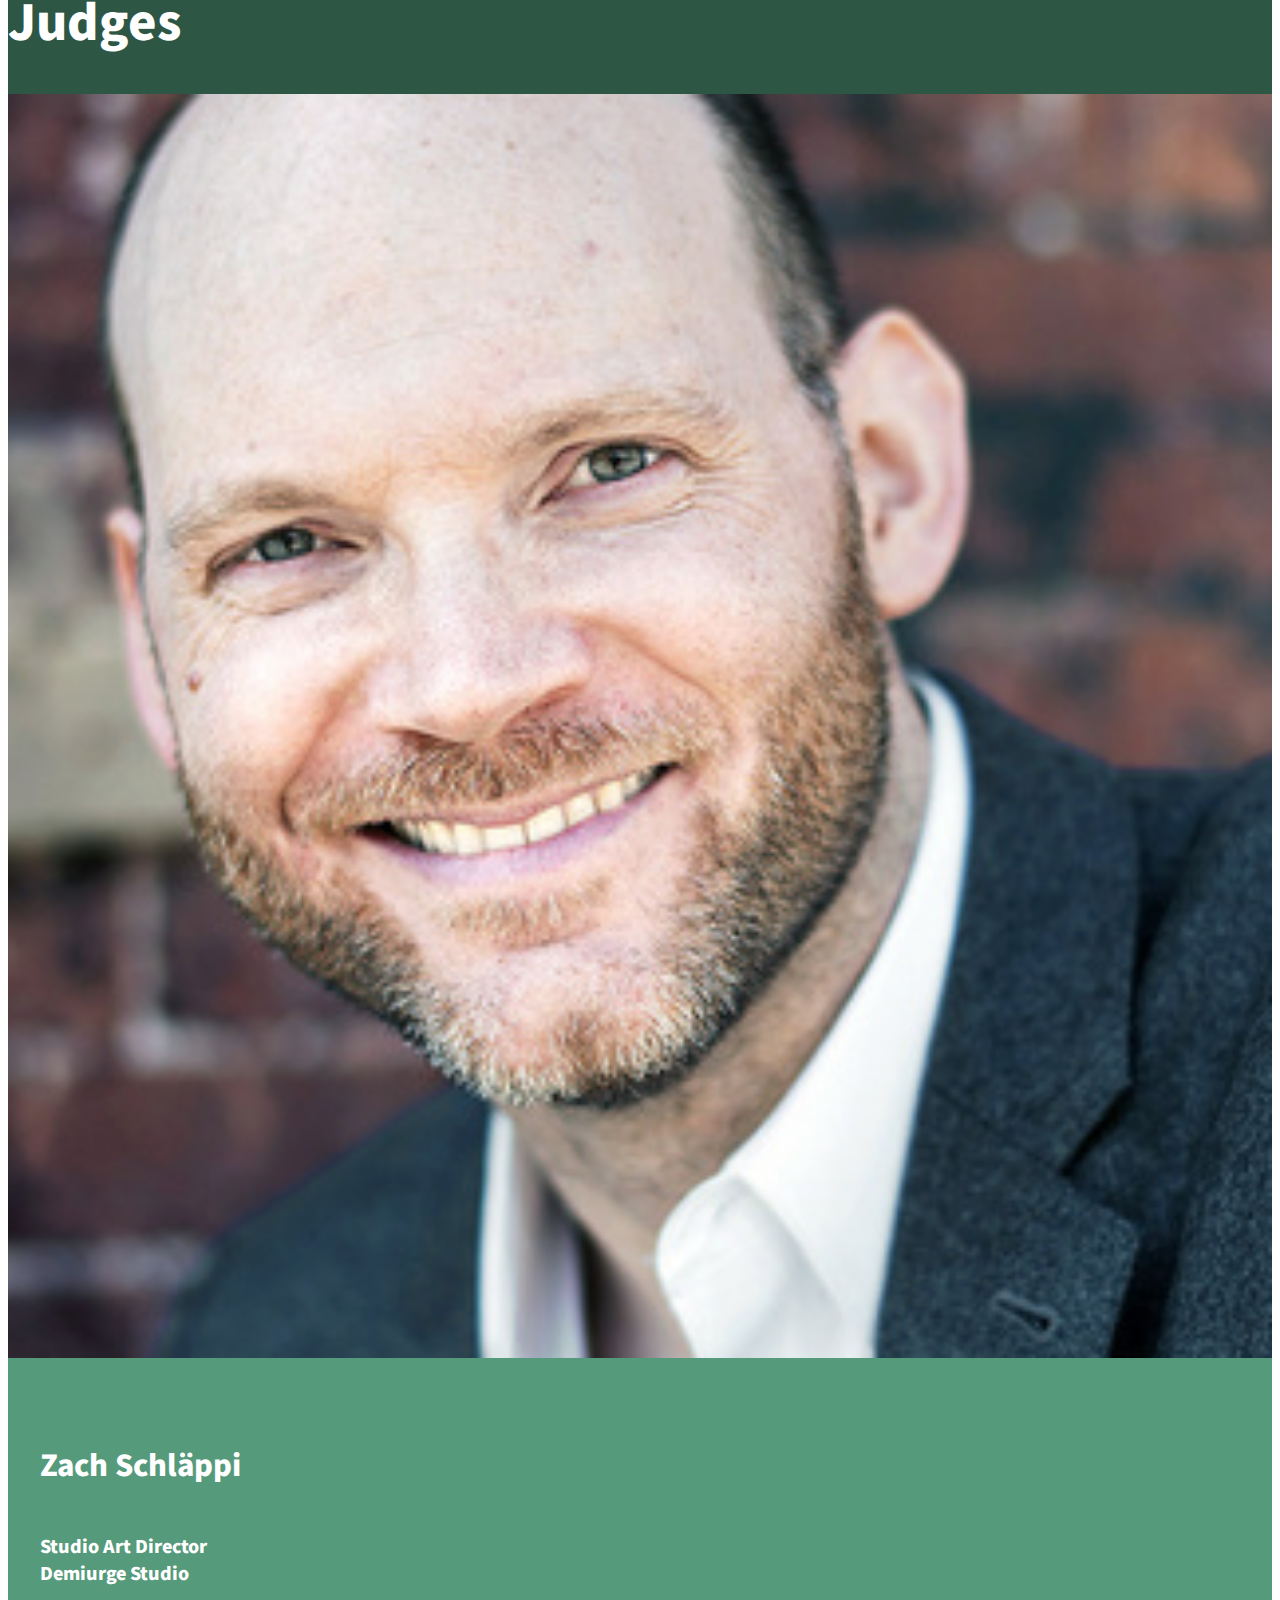
==== commit e667c5b5: "unhid judges and replaced luigi with vlad" ====
--- a/index.html
+++ b/index.html
@@ -289,7 +289,7 @@
 </section>
 
 
-	<!--
+
 <section data-bs-version="5.1" class="team1 cid-tv8scYdItz" id="team1-c">
 	
 	
@@ -449,22 +449,20 @@
 			<div class="col-sm-6 col-lg-4">
 				<div class="card-wrap">
 					<div class="image-wrap">
-						<img src="assets/images/judge-luigi-2.png" alt="Mobirise Website Builder">
-					</div>
-					<div class="content-wrap">
-						<h5 class="mbr-section-title card-title mbr-fonts-style align-center m-0 display-5"><strong>Luigi
-							Guatieri</strong></h5>
-						<h6 class="mbr-role mbr-fonts-style align-center mb-3 display-4"><strong>Game Artist and
-							Designer</strong><br><strong>Mightier</strong></h6>
-						
+						<img src="assets/images/judge_vlad.jpg" alt="Mobirise Website Builder">
+					</div>
+					<div class="content-wrap">
+						<h5 class="mbr-section-title card-title mbr-fonts-style align-center m-0 display-5"><strong>Vladimir Karashchuk</strong></h5>
+						<h6 class="mbr-role mbr-fonts-style align-center mb-3 display-4"><strong>Technical Artist</strong><br><strong>Meta</strong></h6>
+
 						<div class="social-row display-7">
 							<div class="soc-item">
-								<a href="https://luigiland.carbonmade.com/" target="_blank">
+								<a href="https://goodspiderr.artstation.com/" target="_blank">
 									<span class="mbr-iconfont socicon-internet socicon"></span>
 								</a>
 							</div>
 							<div class="soc-item">
-								<a href="https://www.linkedin.com/in/luigi-guatieri-43896a37/" target="_blank">
+								<a href="https://www.linkedin.com/in/vladimirkarashchuk/" target="_blank">
 									<span class="mbr-iconfont socicon-linkedin socicon"></span>
 								</a>
 							</div>
@@ -478,7 +476,7 @@
 		</div>
 	</div>
 </section>
--->
+
 
 <section data-bs-version="5.1" class="image1 cid-tugRzwEODa" id="image1-7">
 	
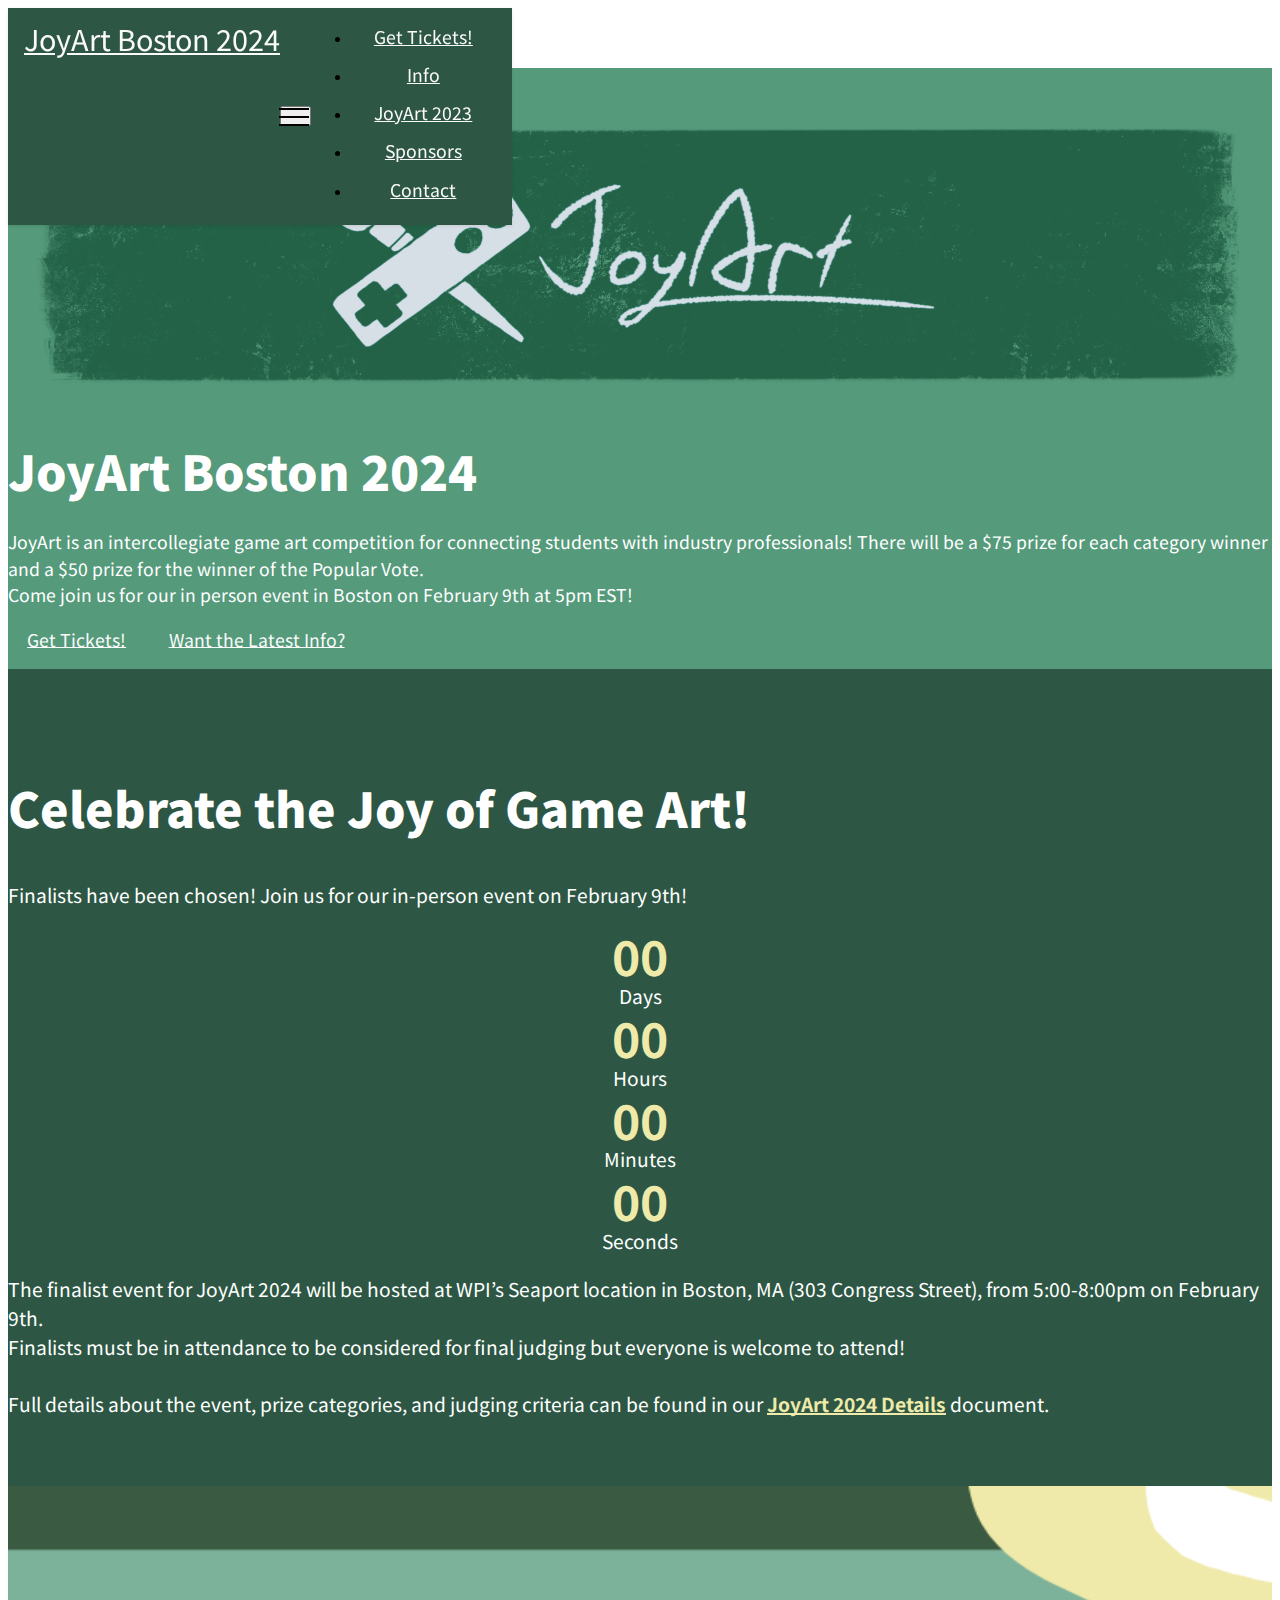
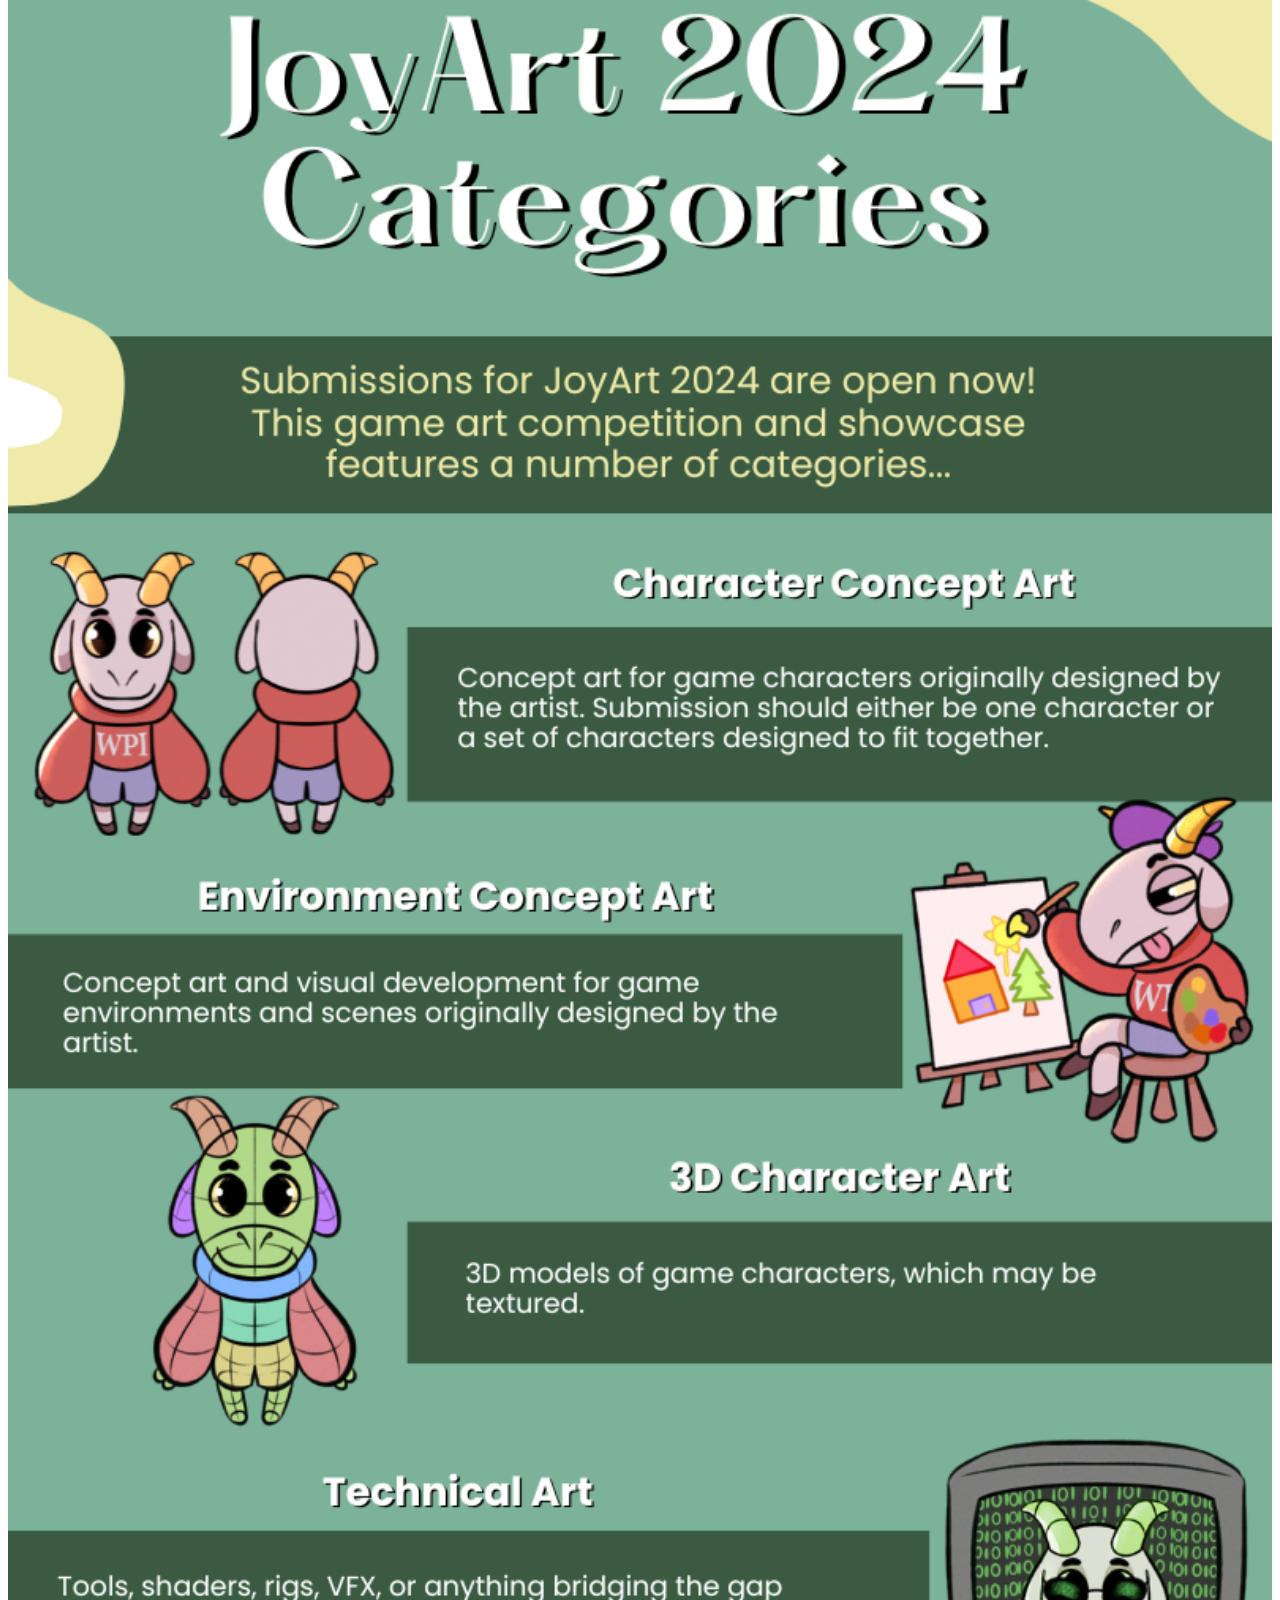
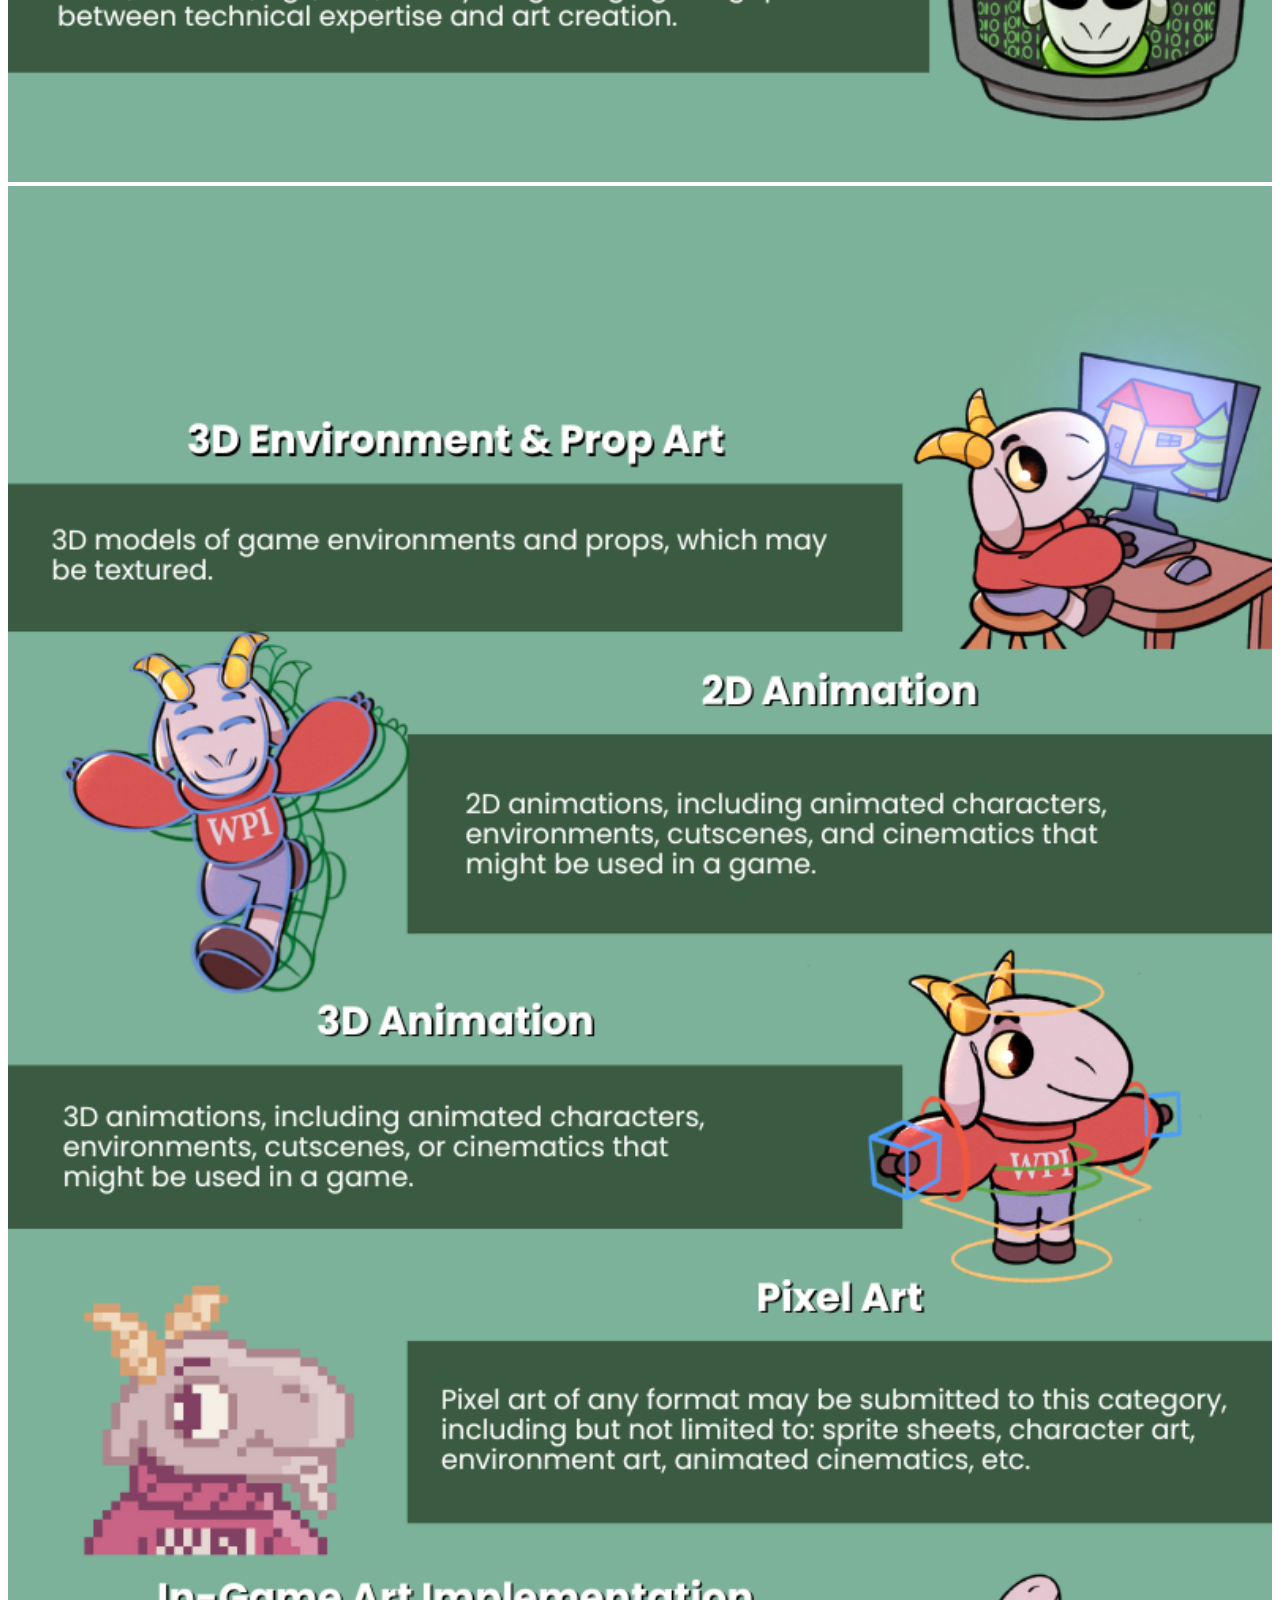
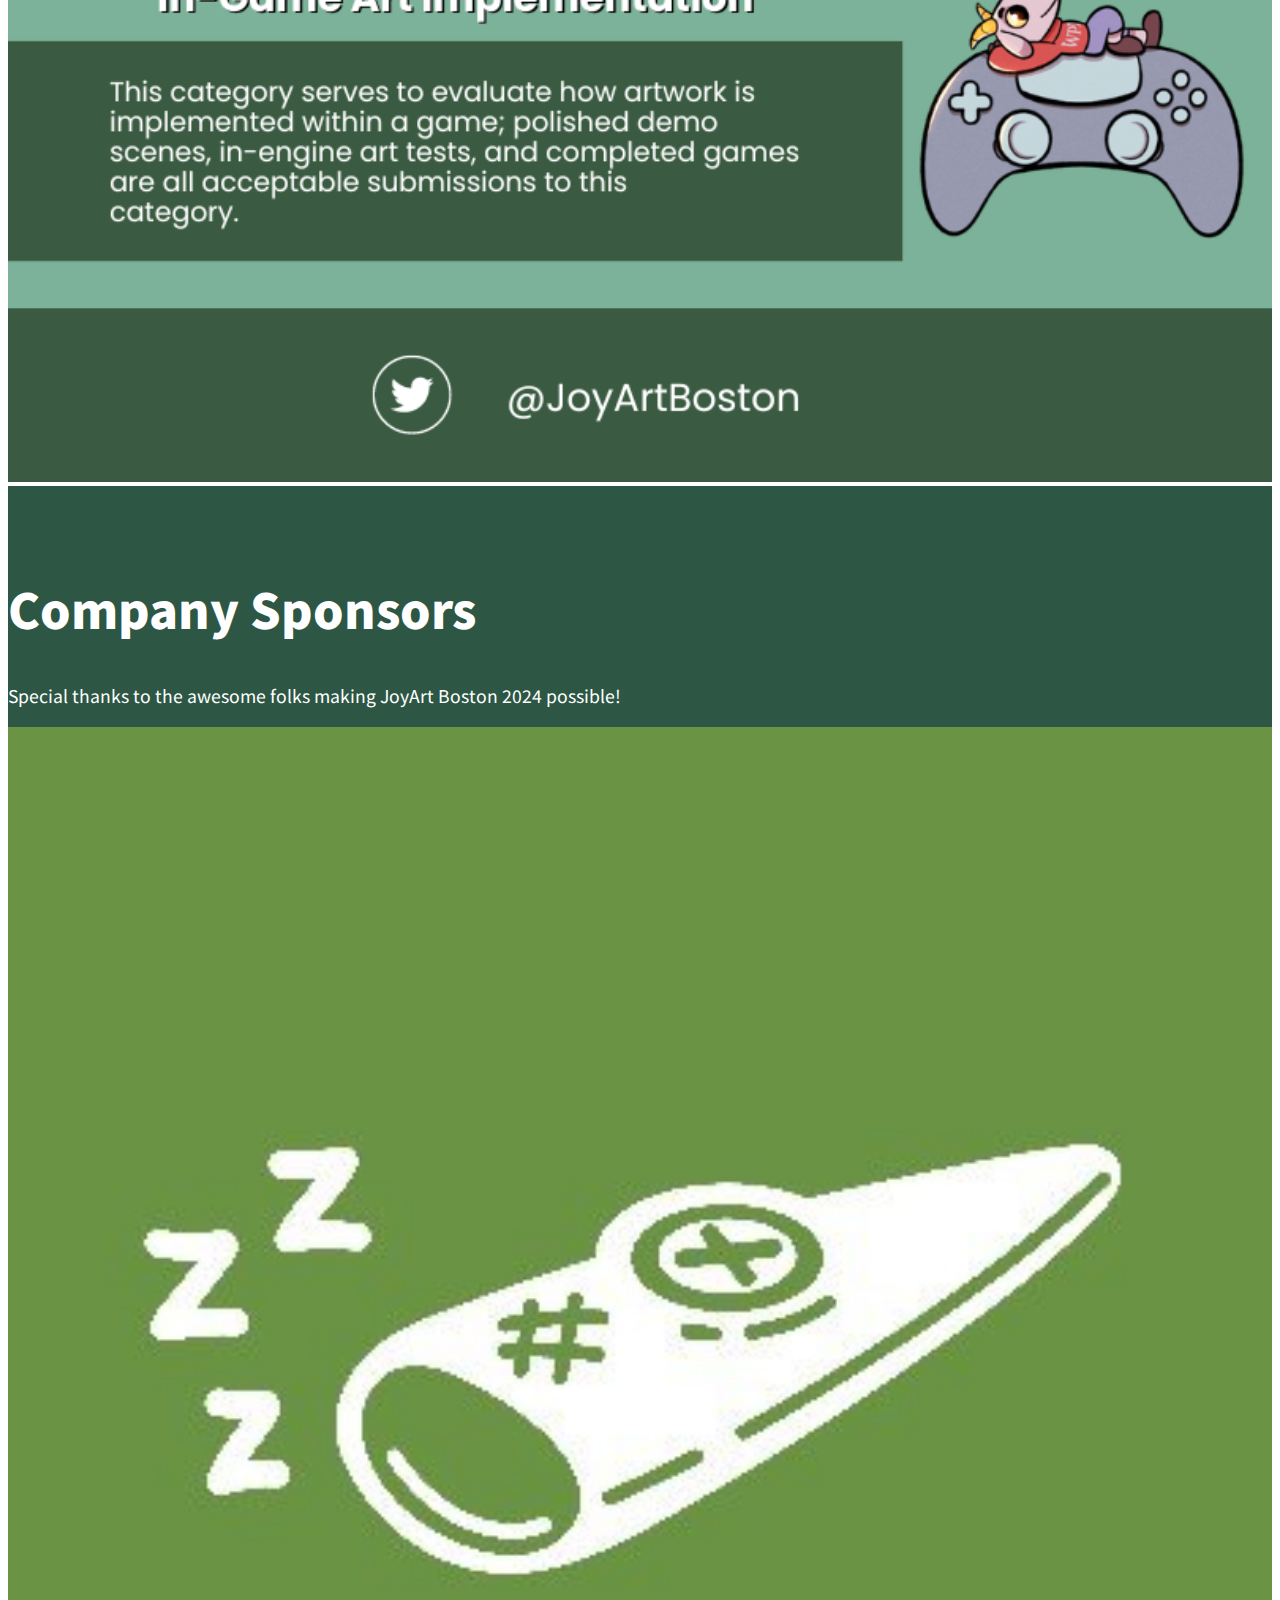
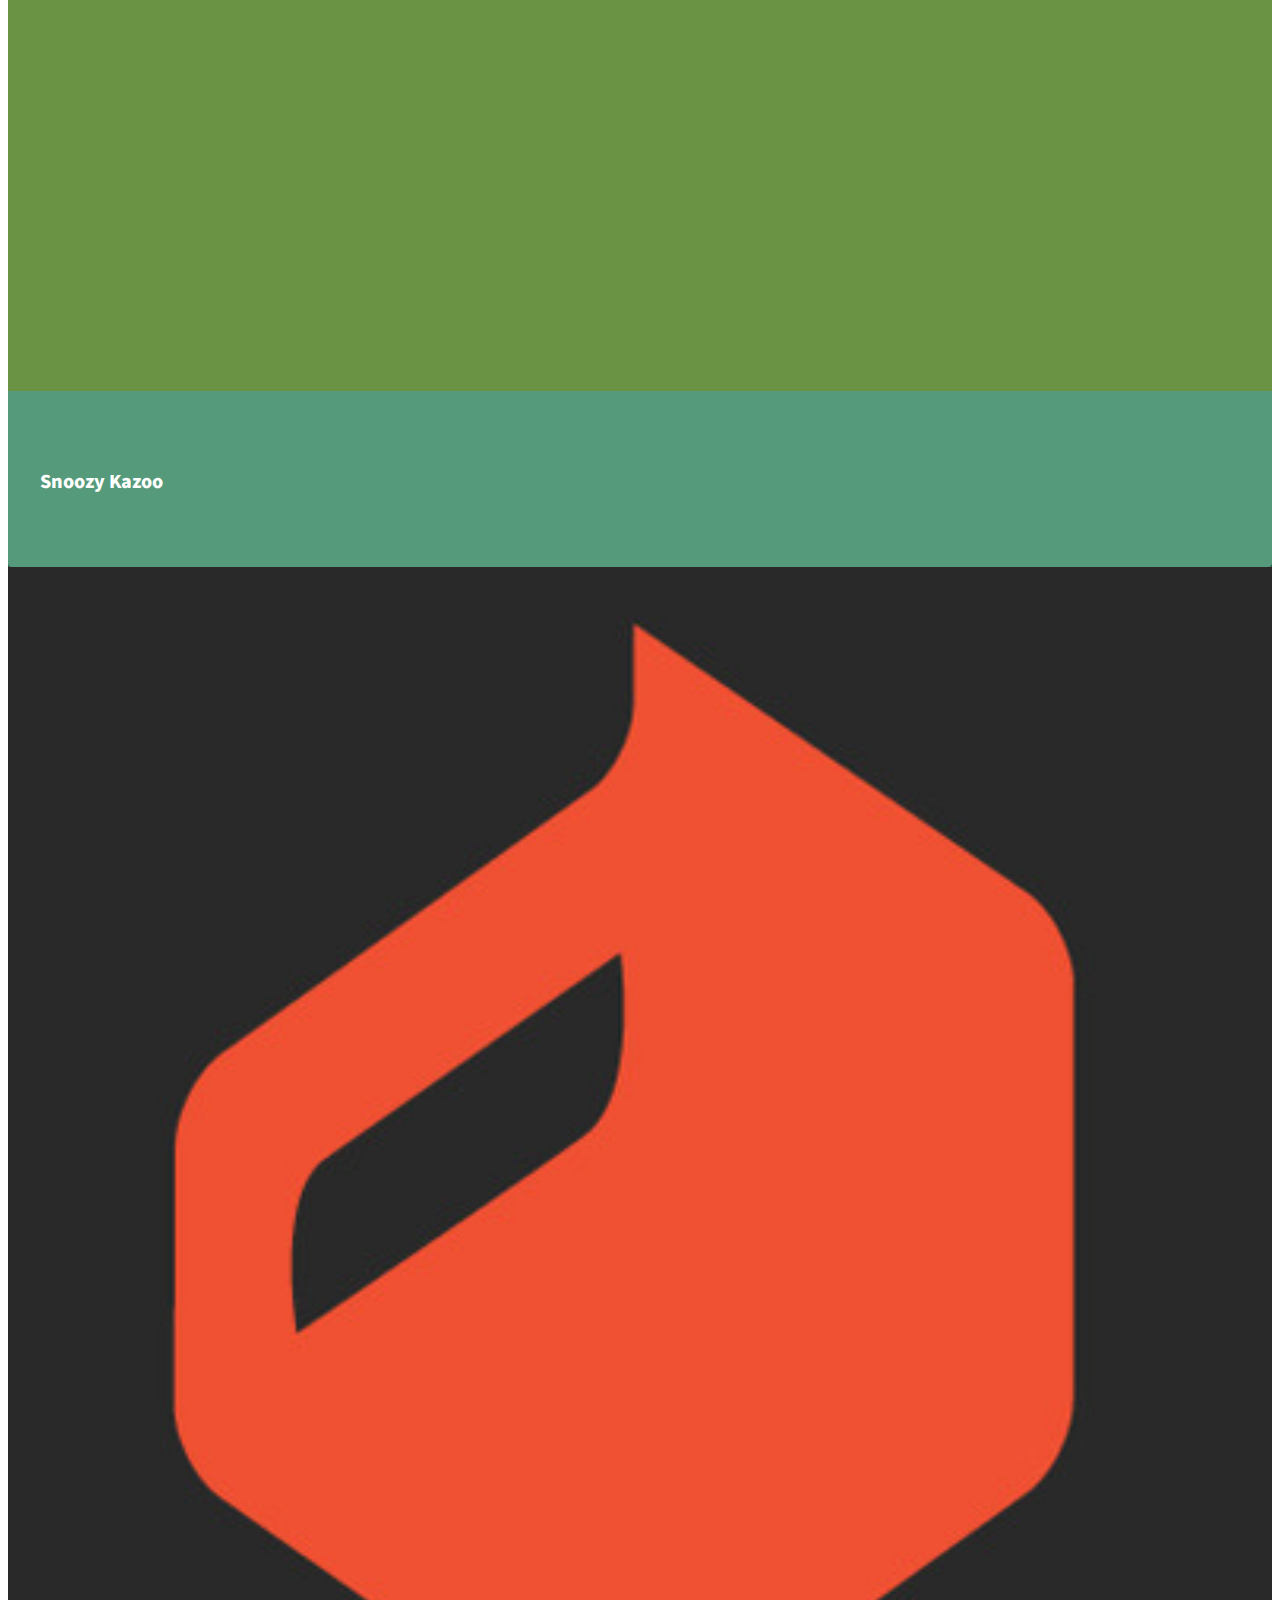
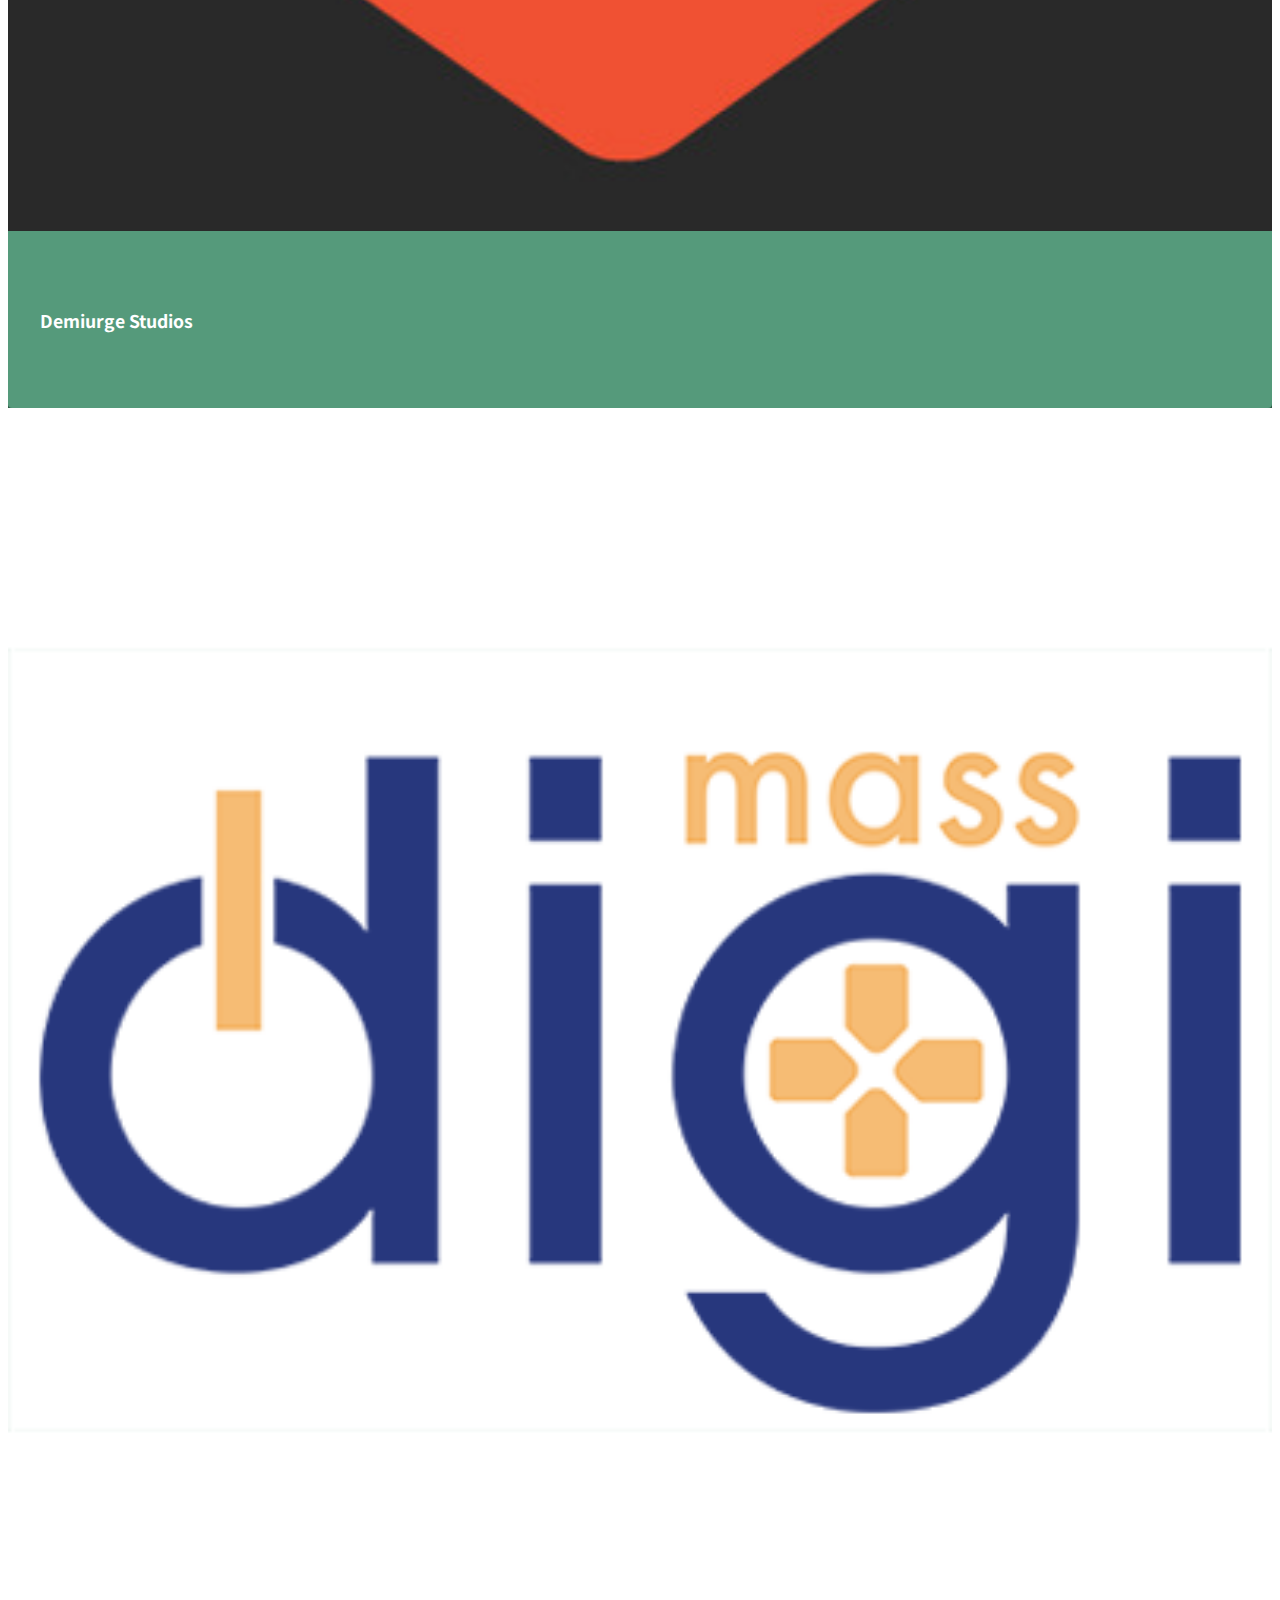
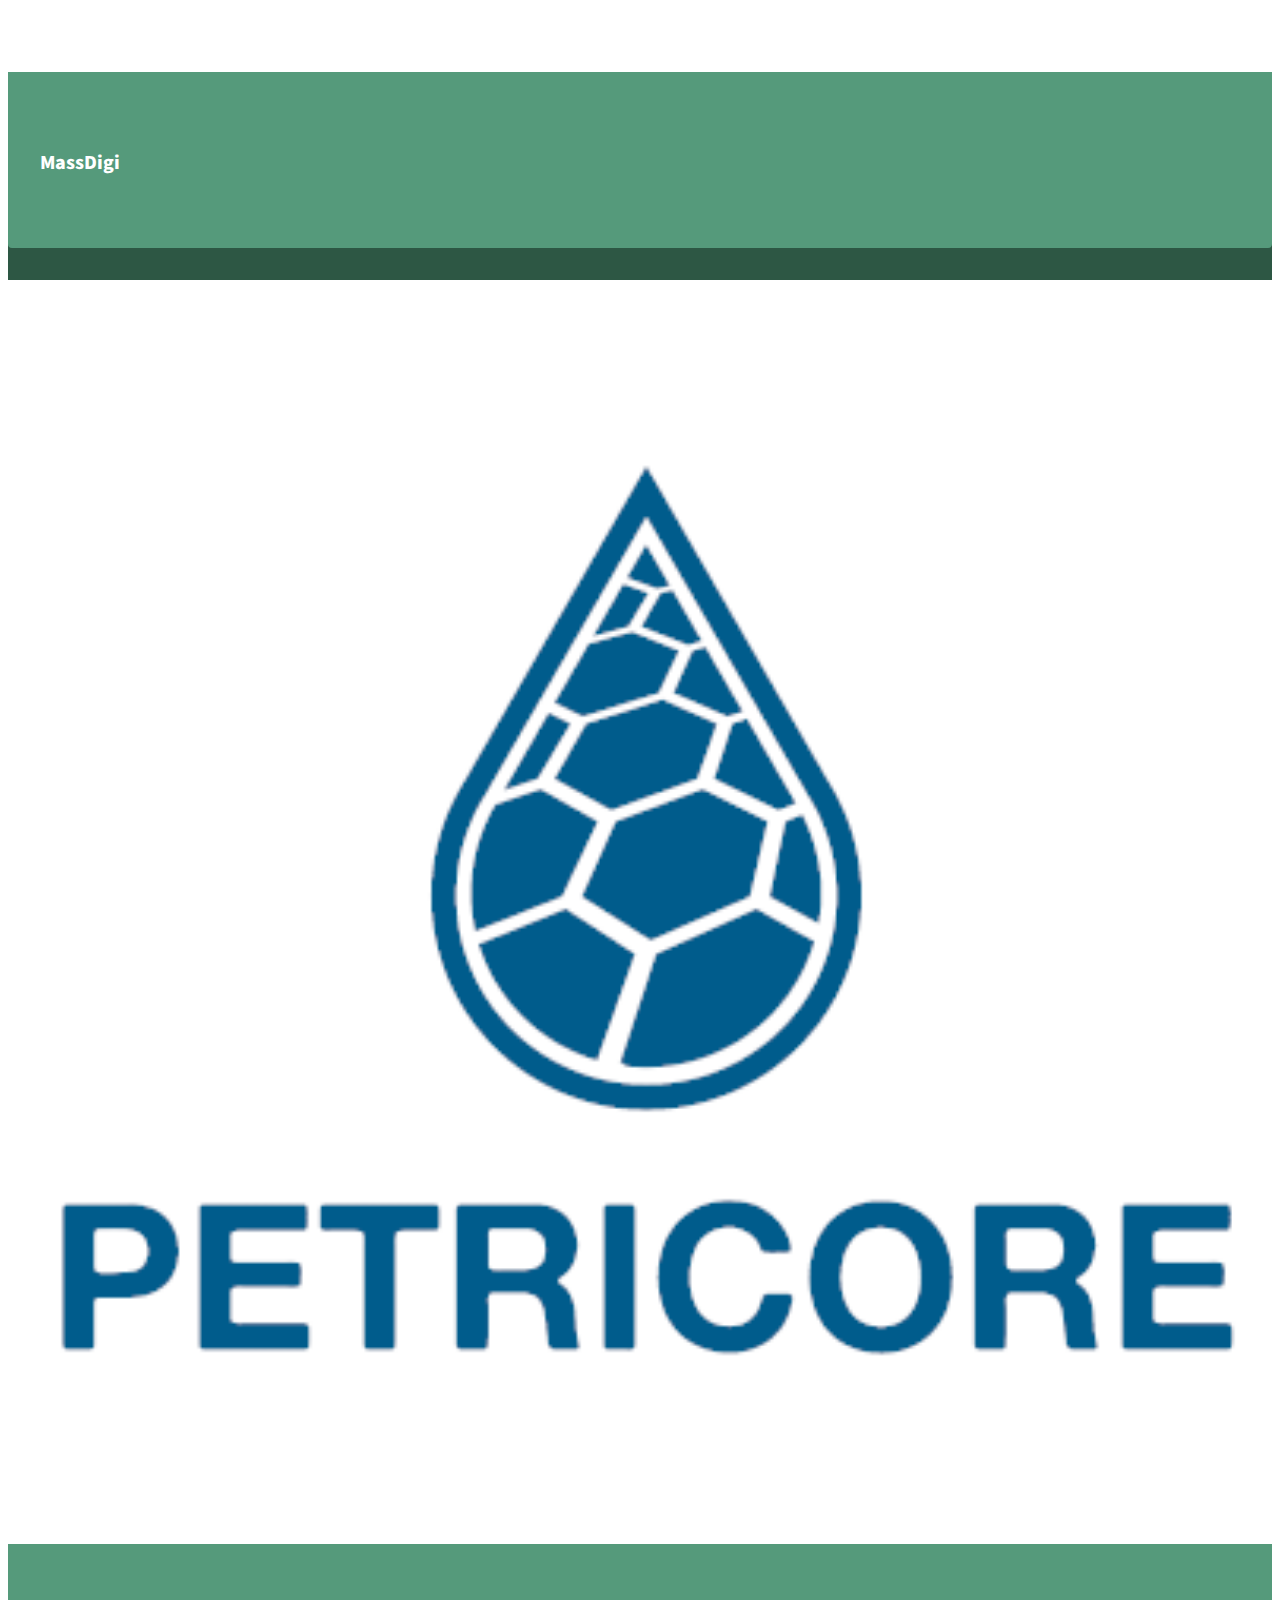
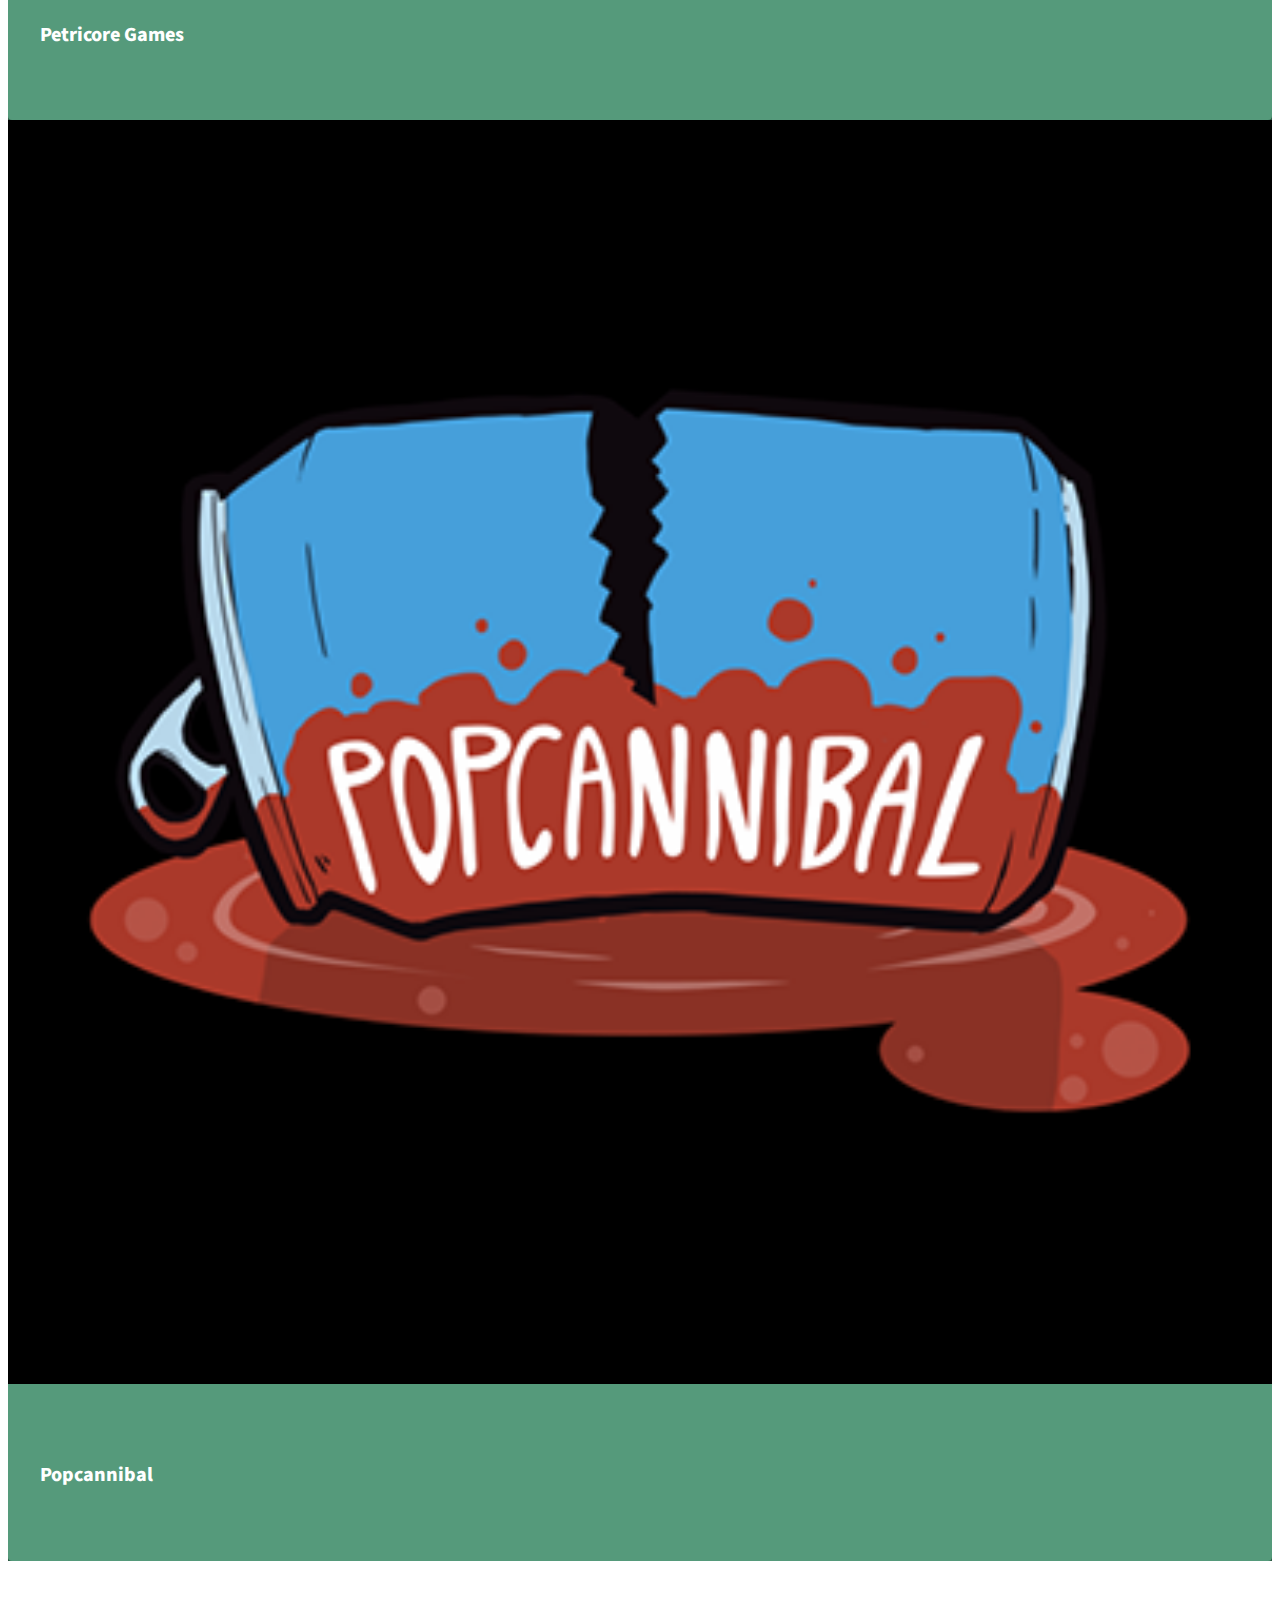
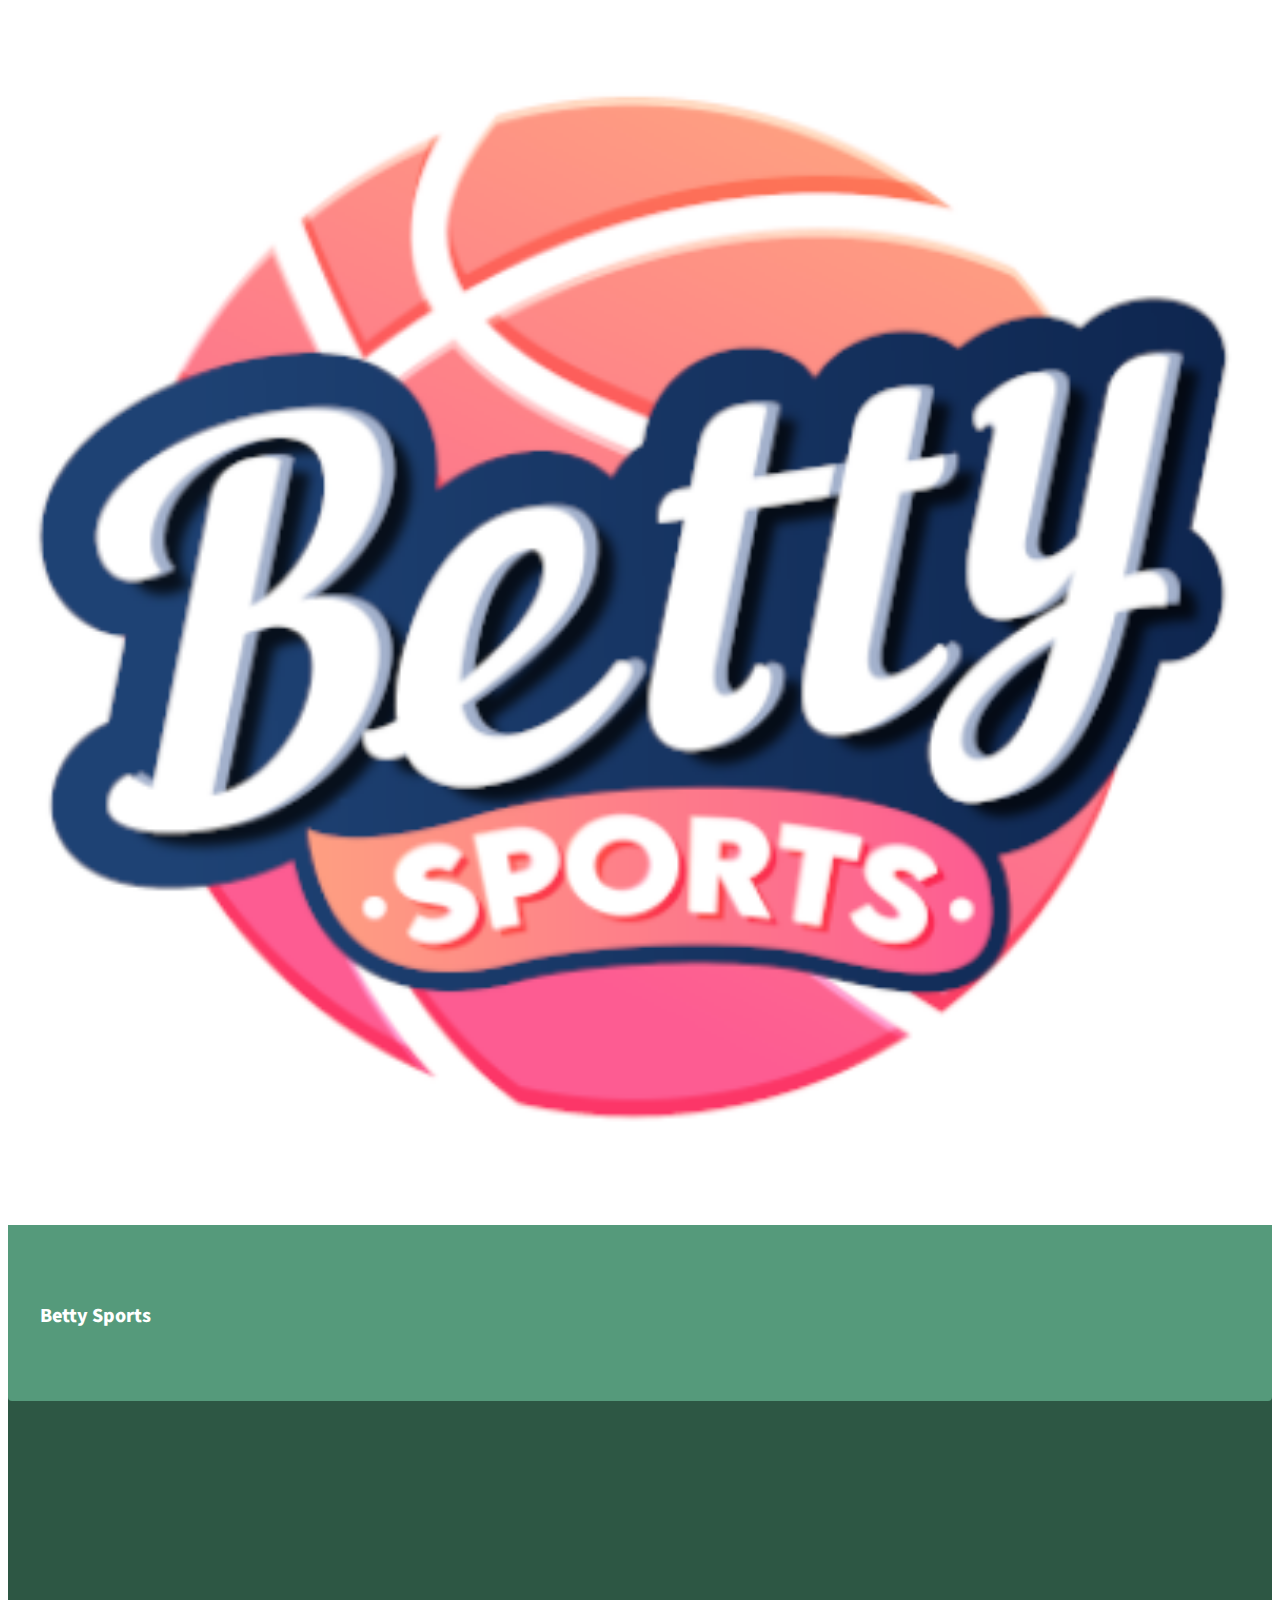
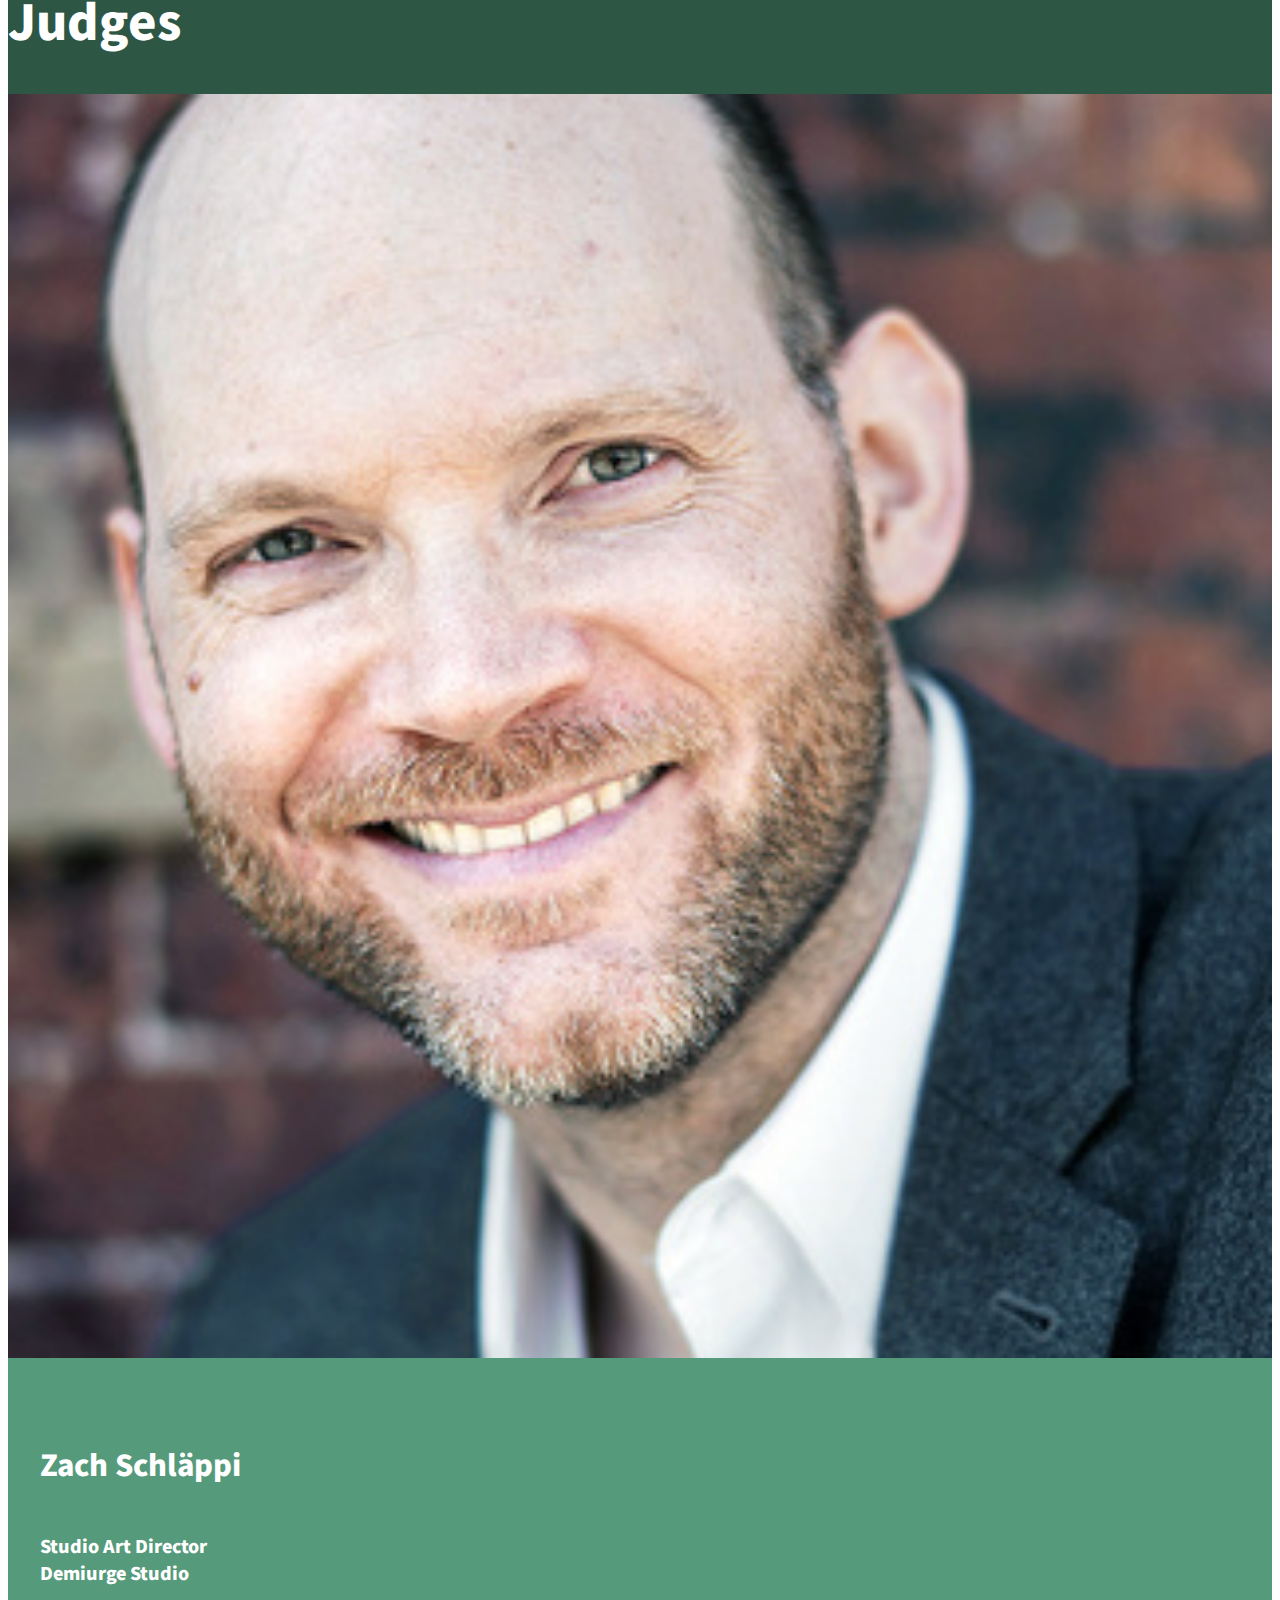
==== commit f409d23b: "renamed Guilds to Betty Sports" ====
--- a/index.html
+++ b/index.html
@@ -279,7 +279,7 @@
 					</div>
 					<div class="content-wrap">
 						<h6 class="mbr-role mbr-fonts-style align-center mb-3 display-4">
-							<strong>Guilds</strong></h6>
+							<strong>Betty Sports</strong></h6>
 					</div>
 				</div>
 			</div>
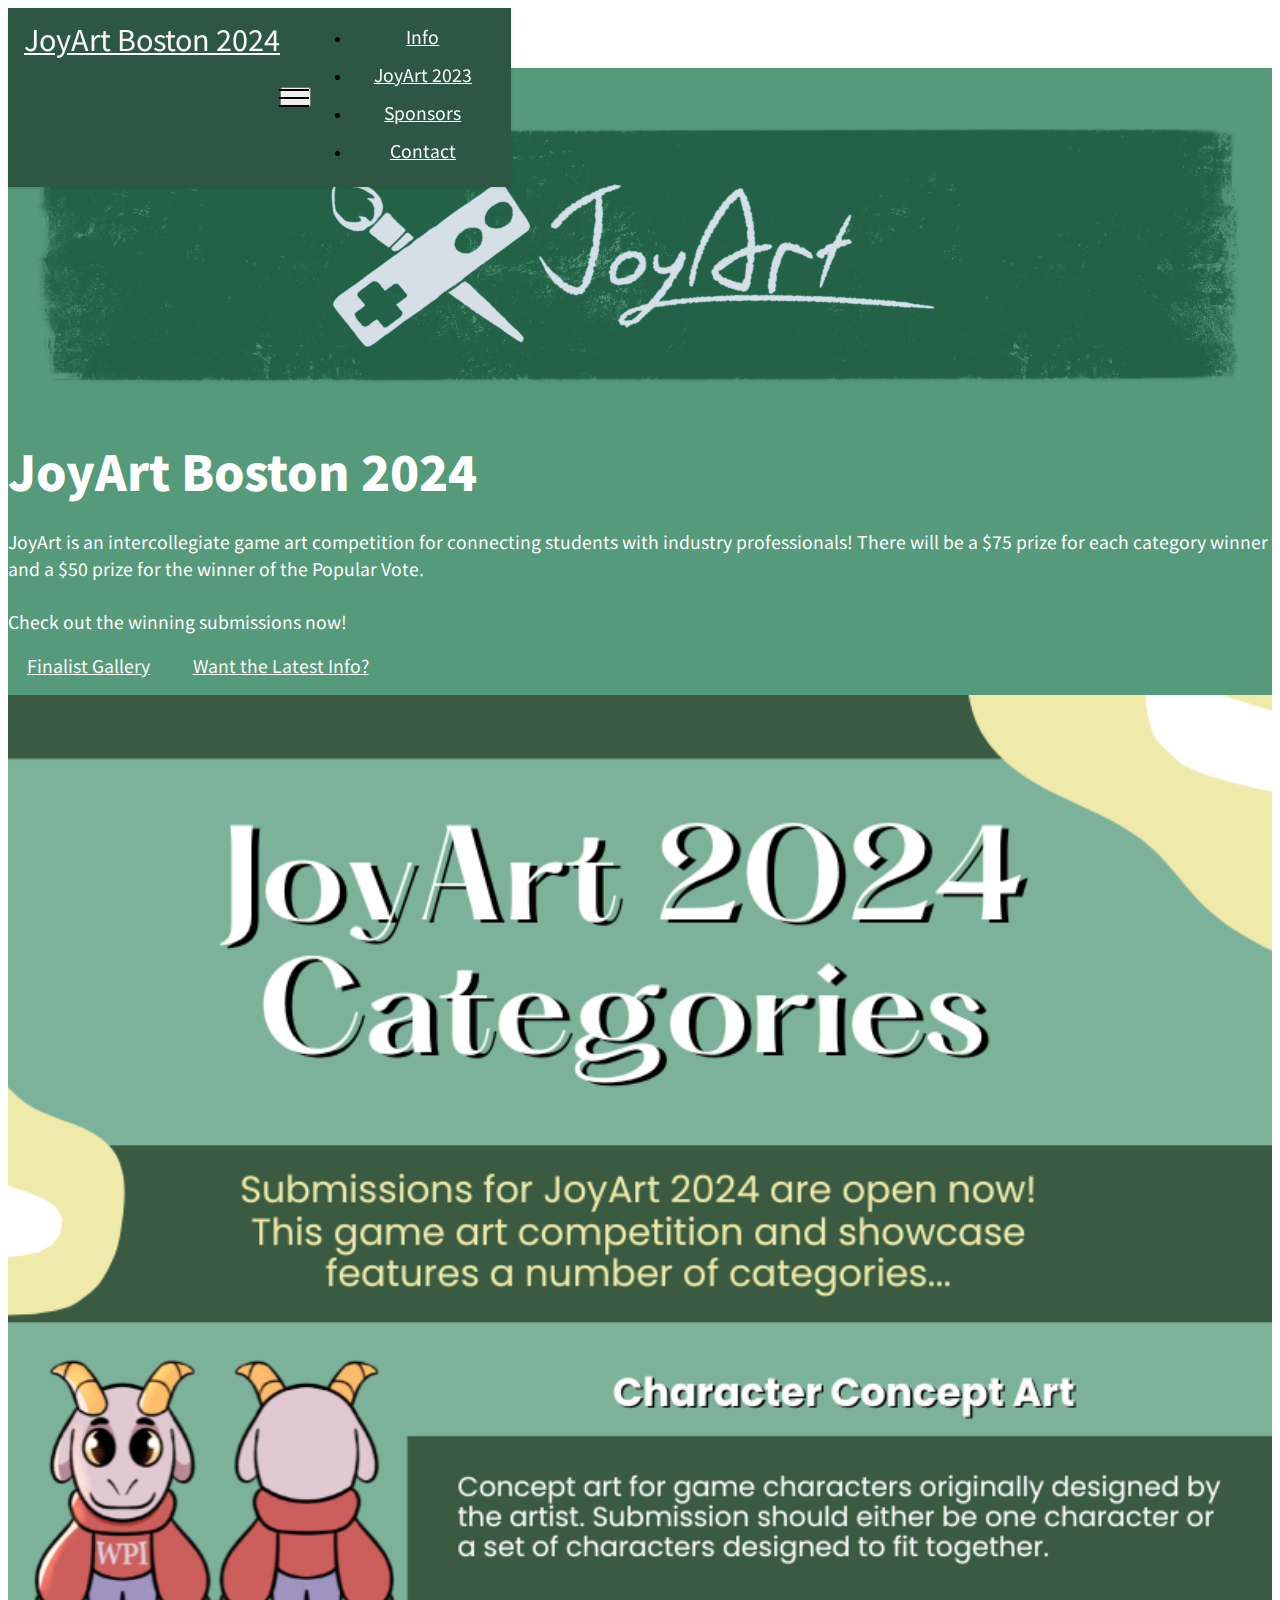
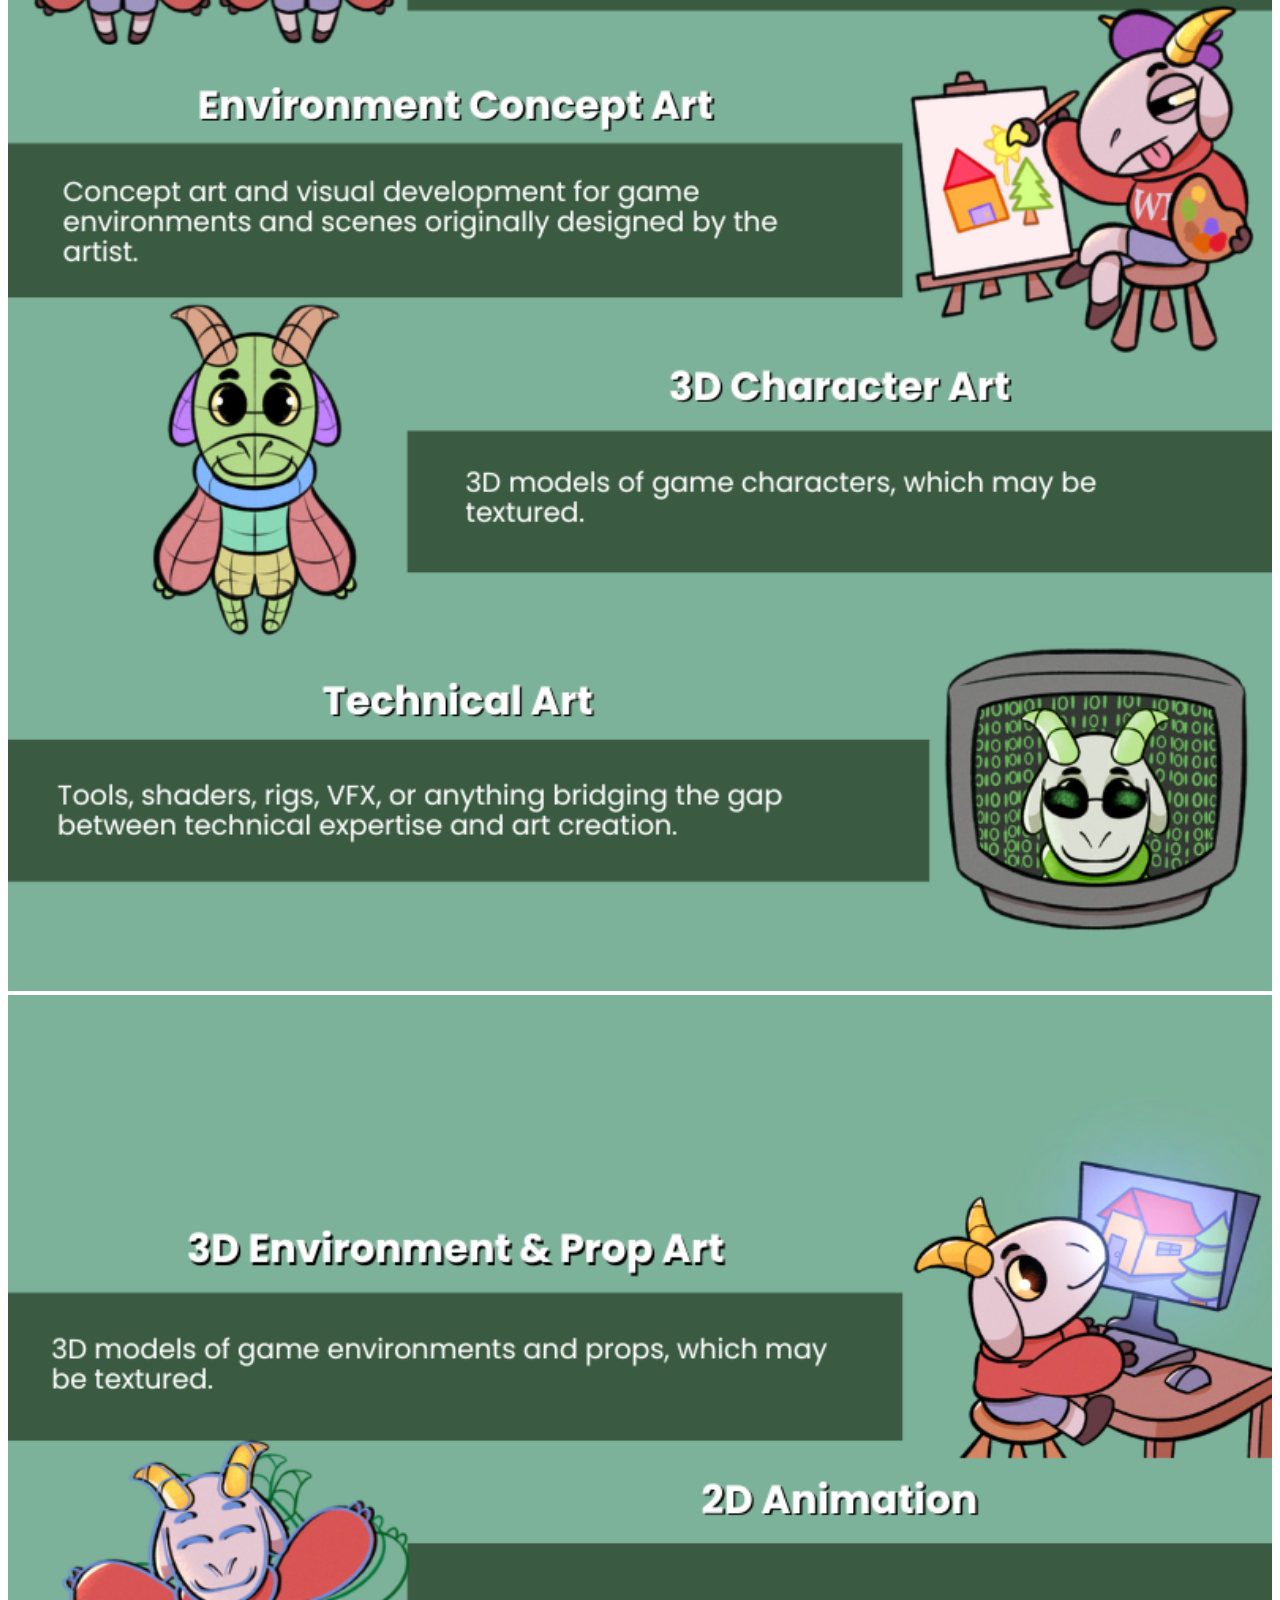
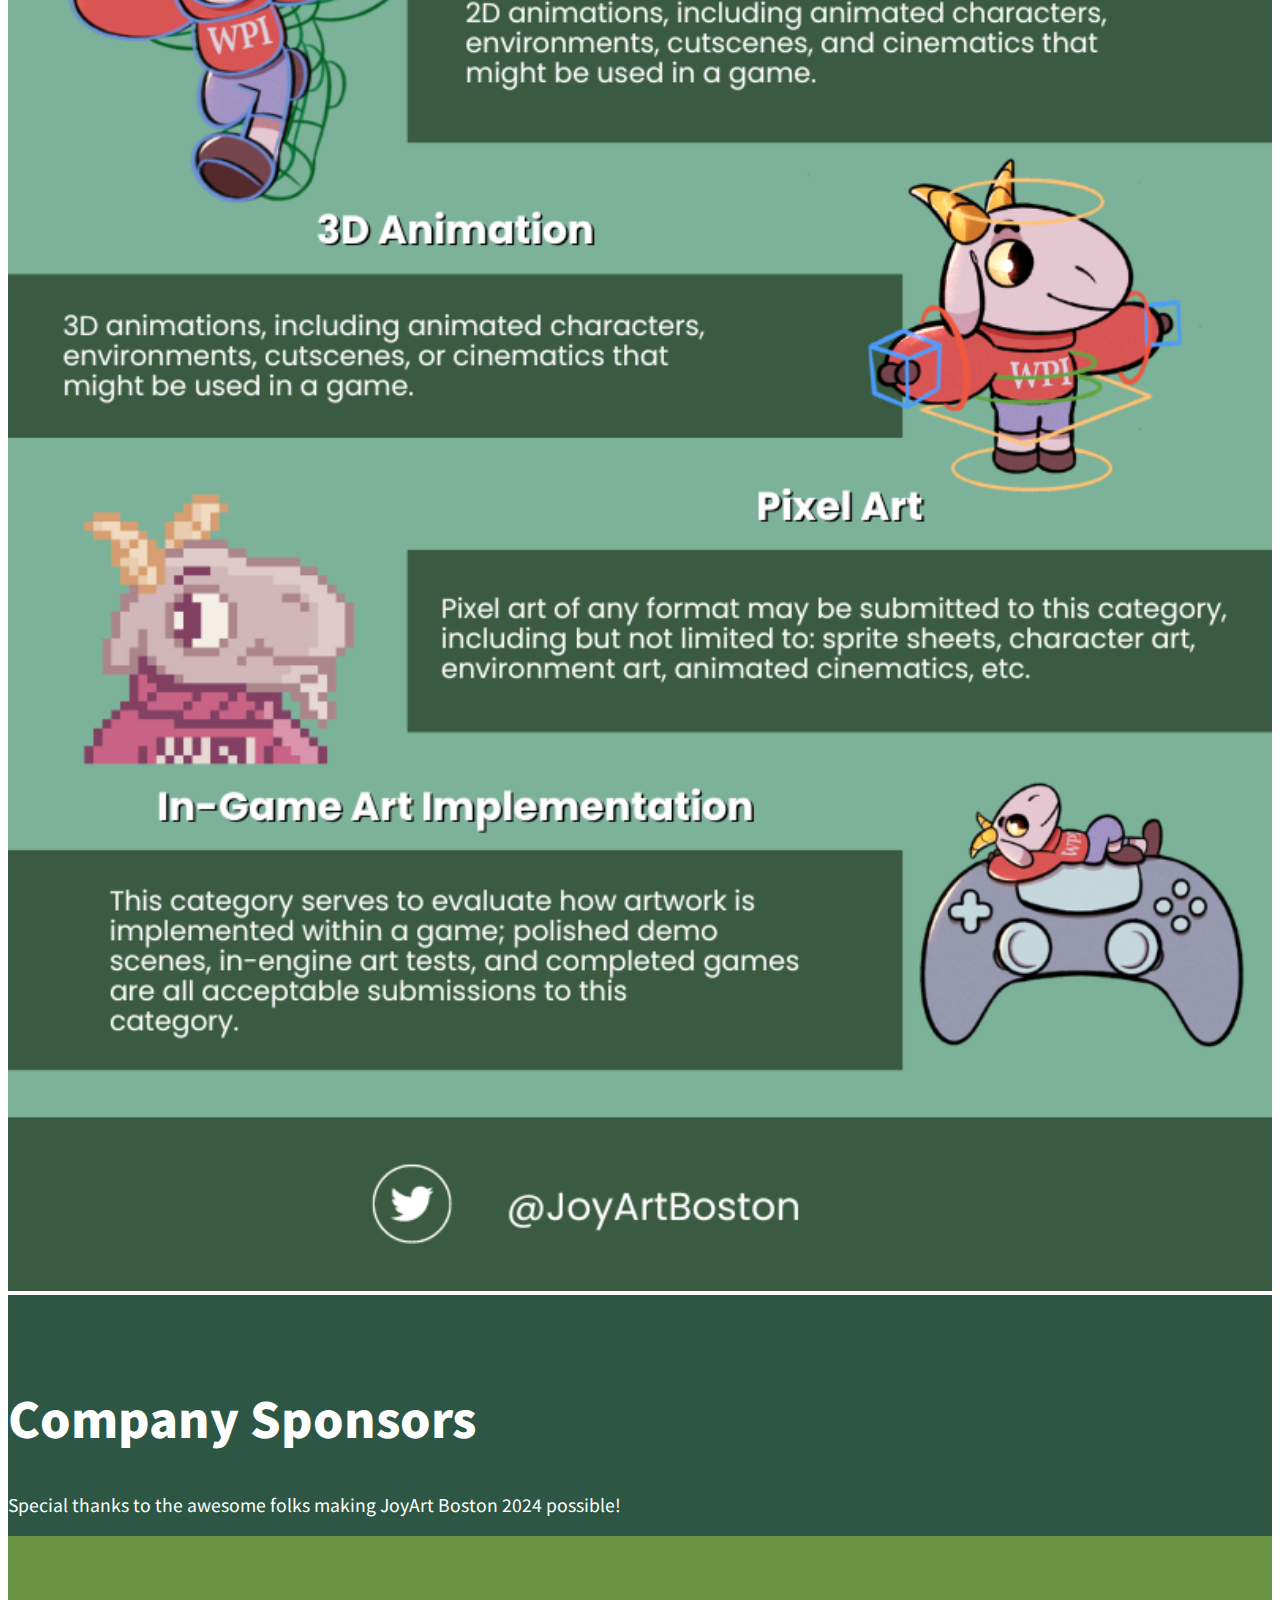
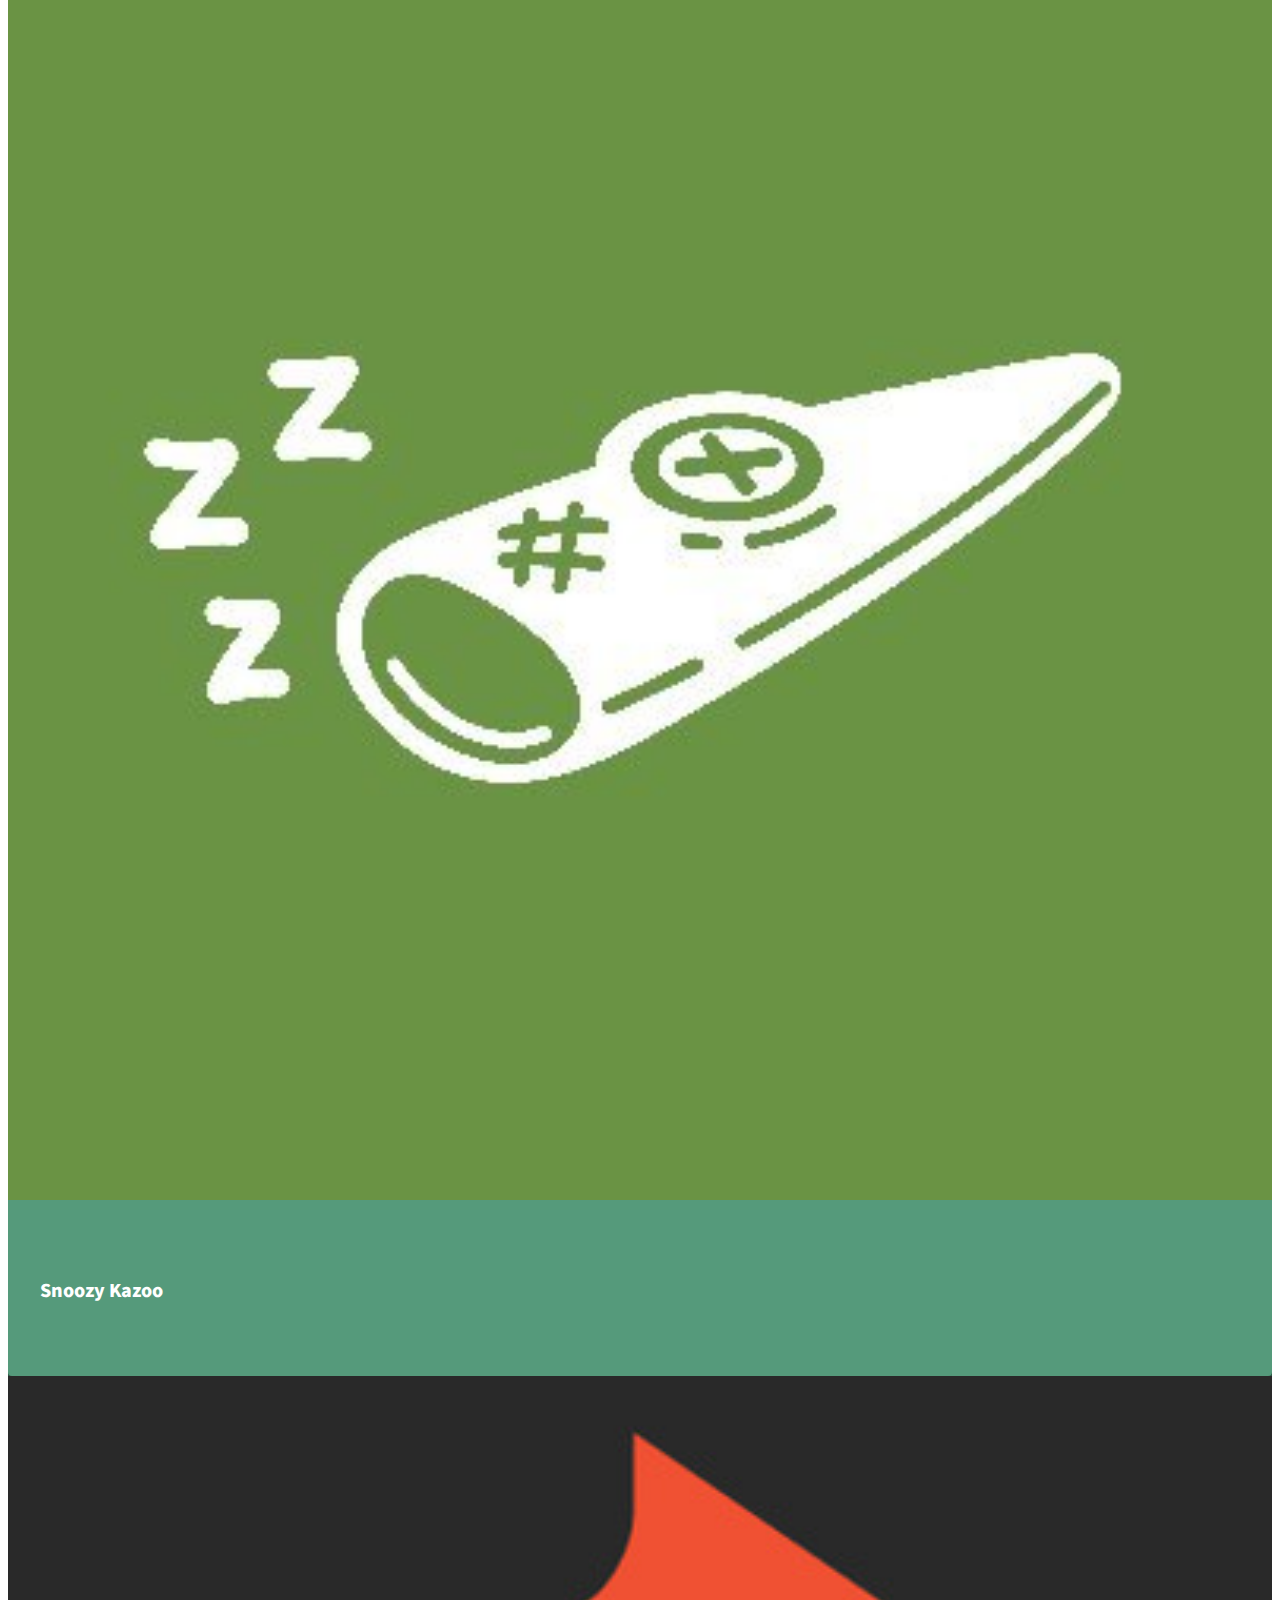
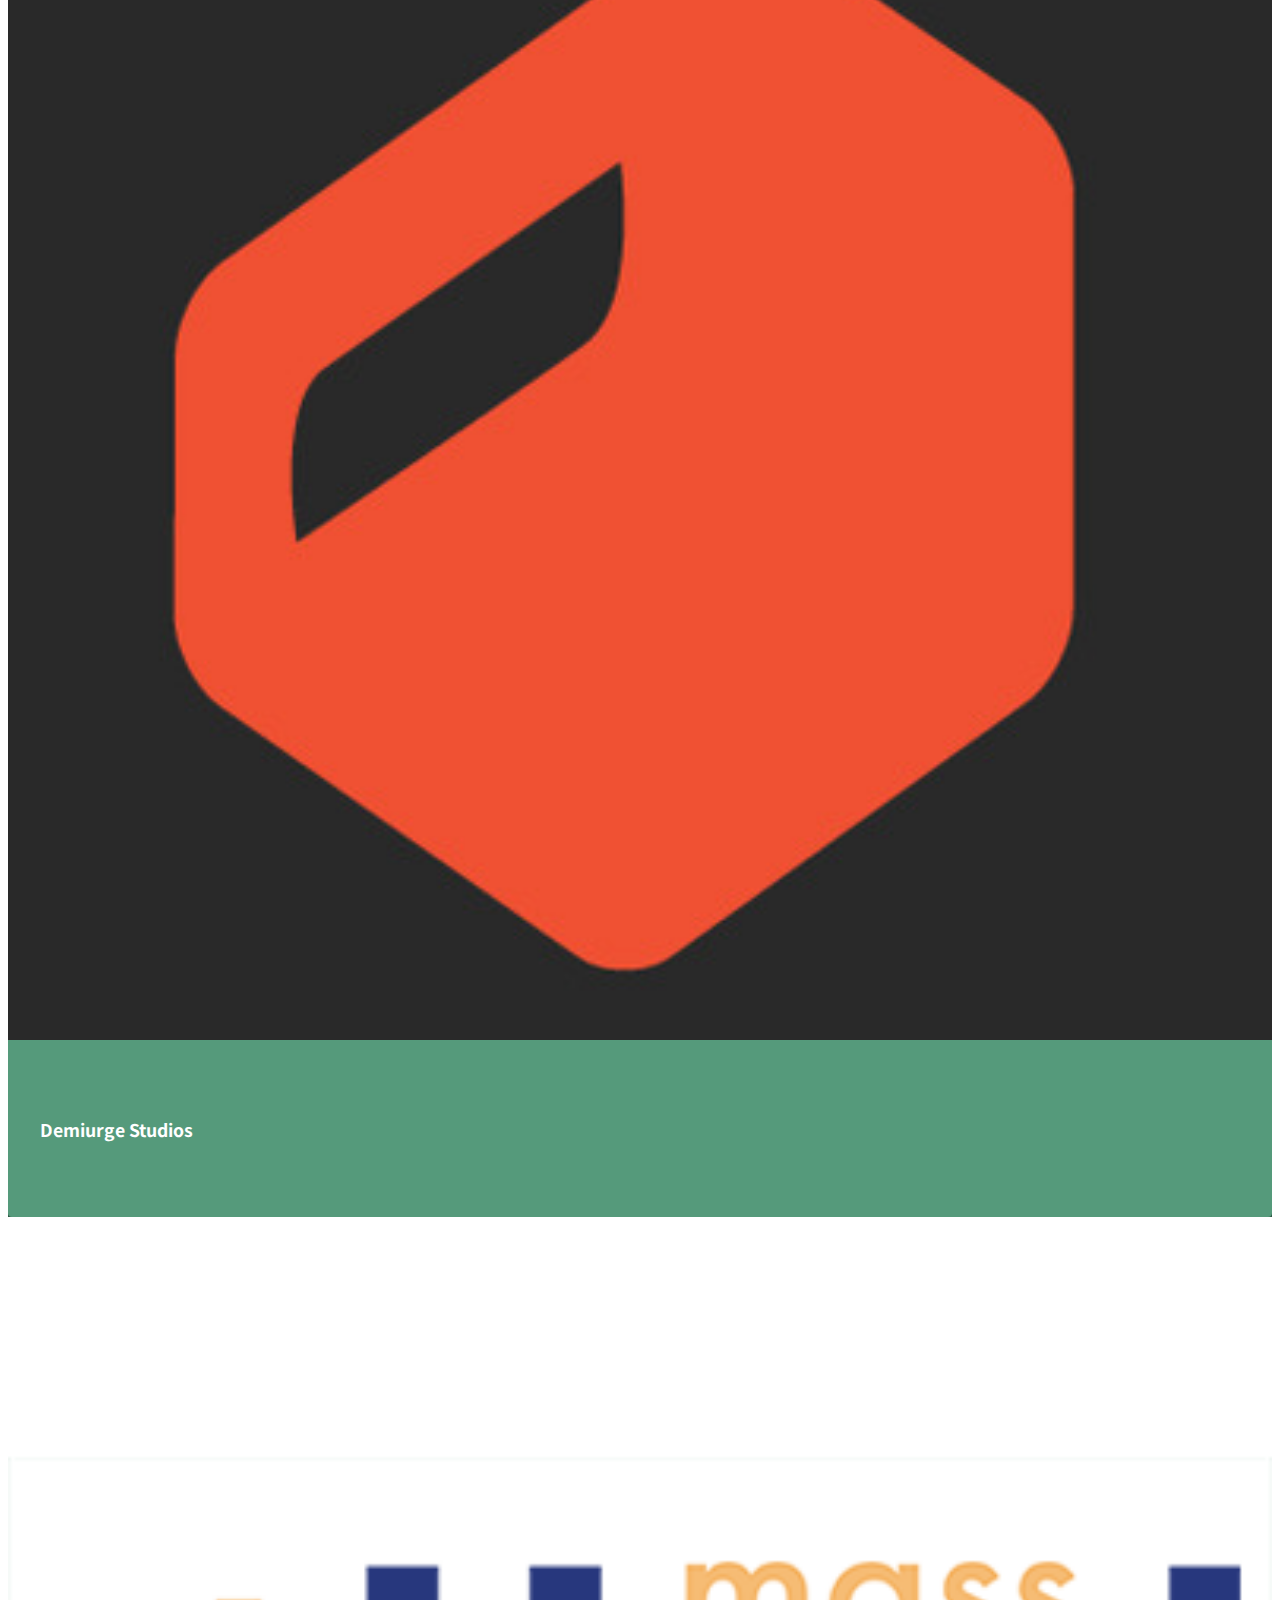
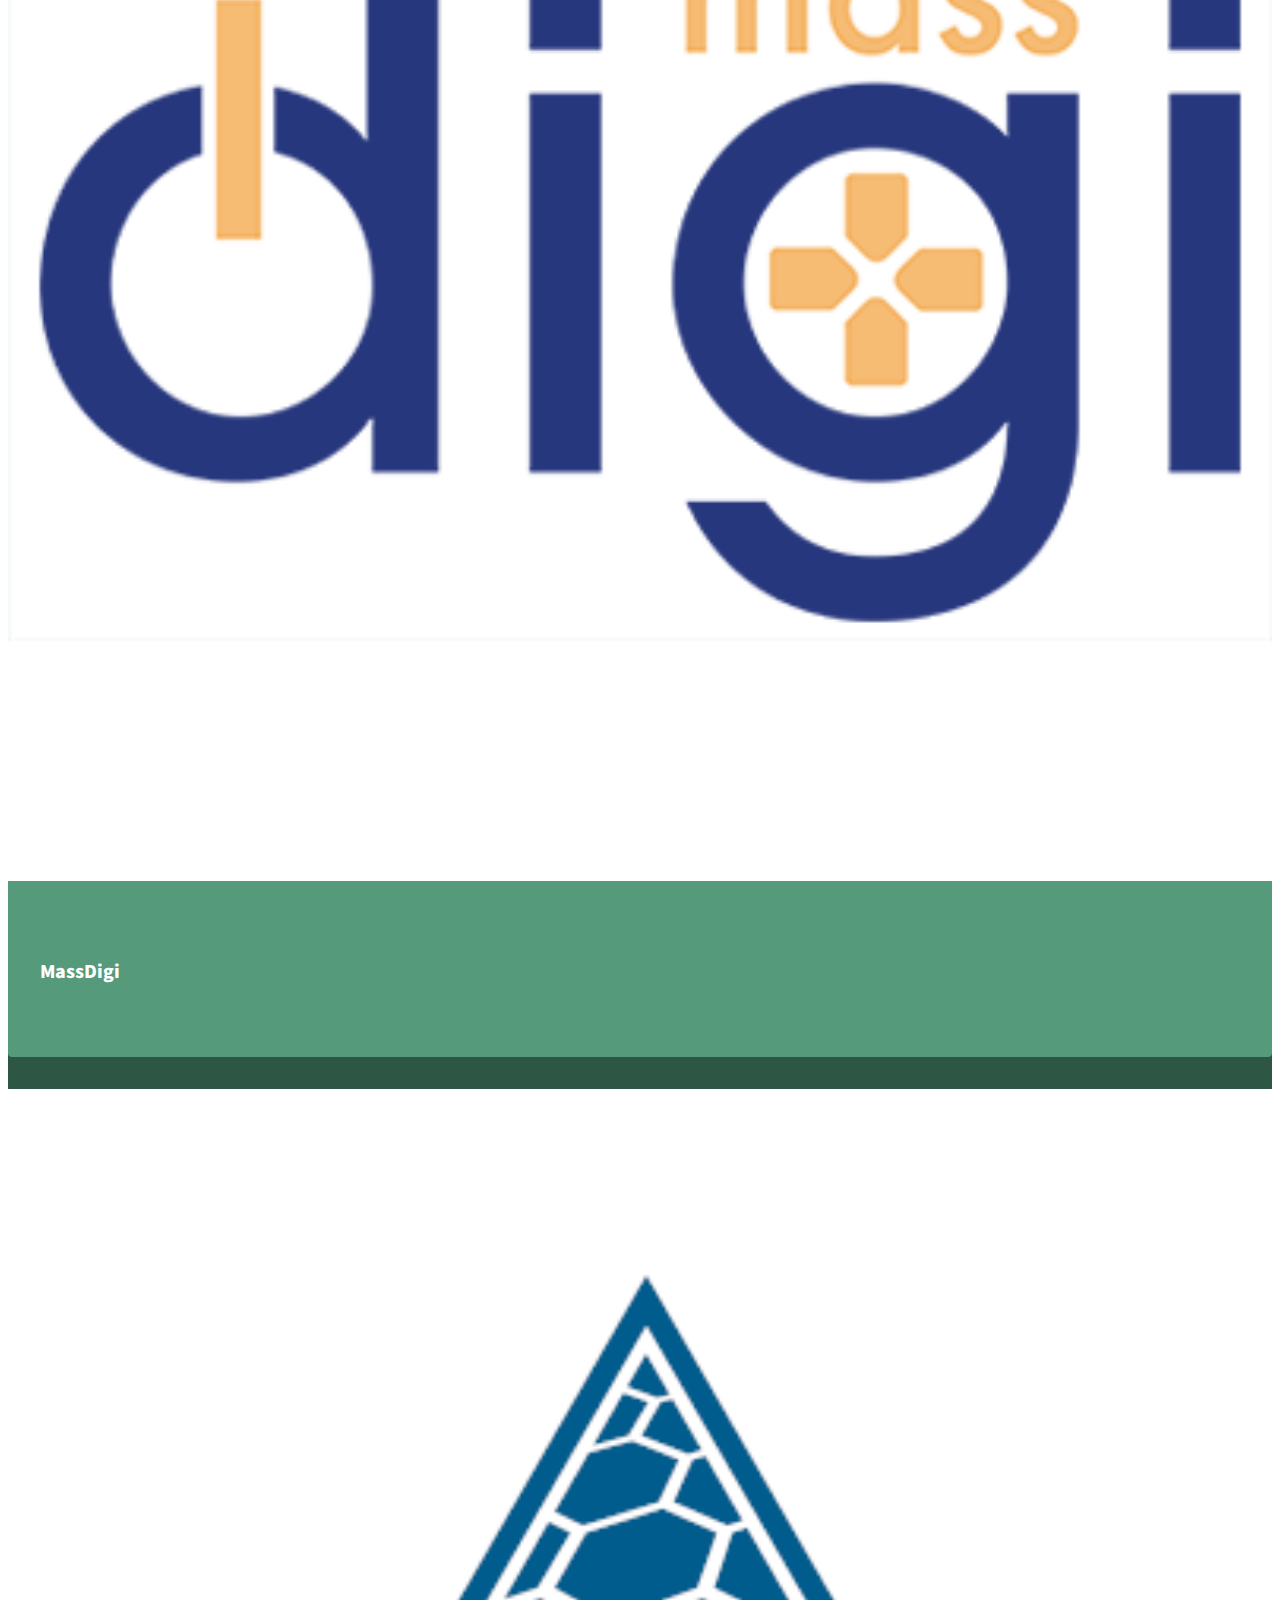
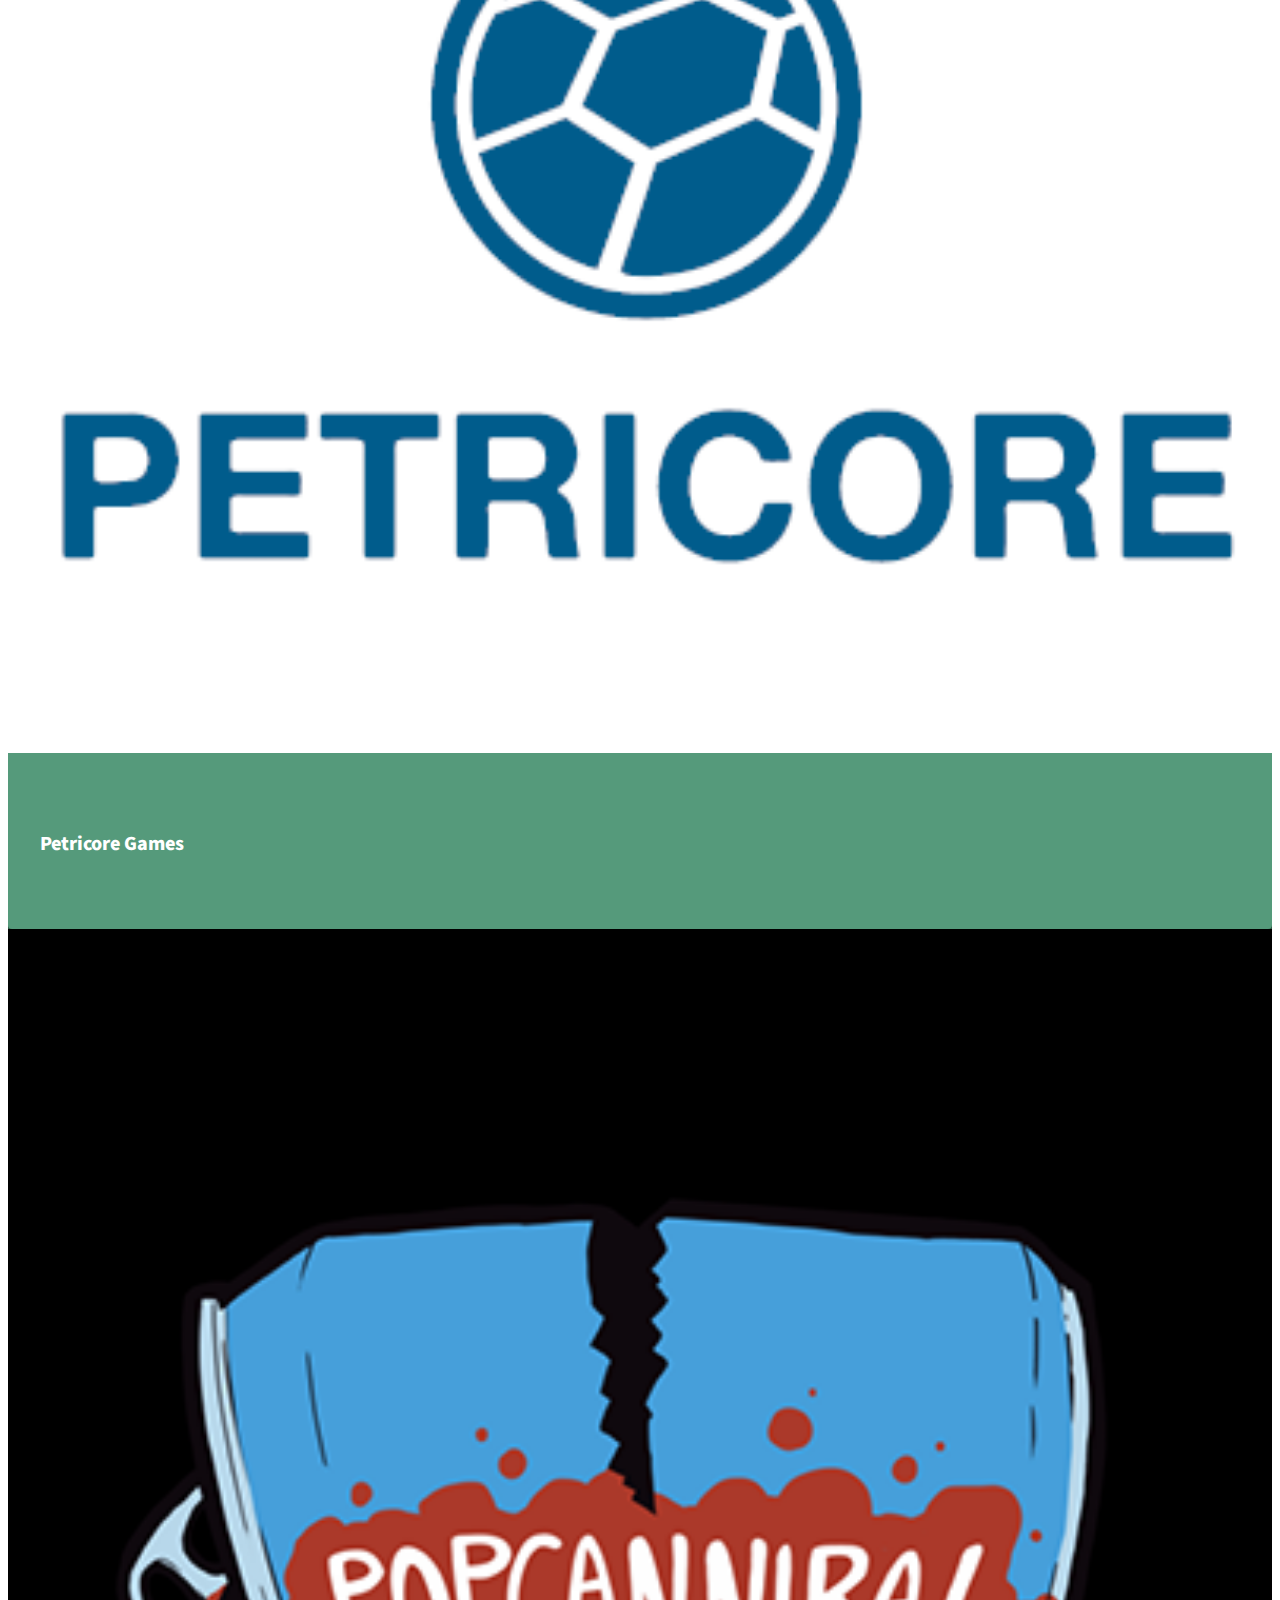
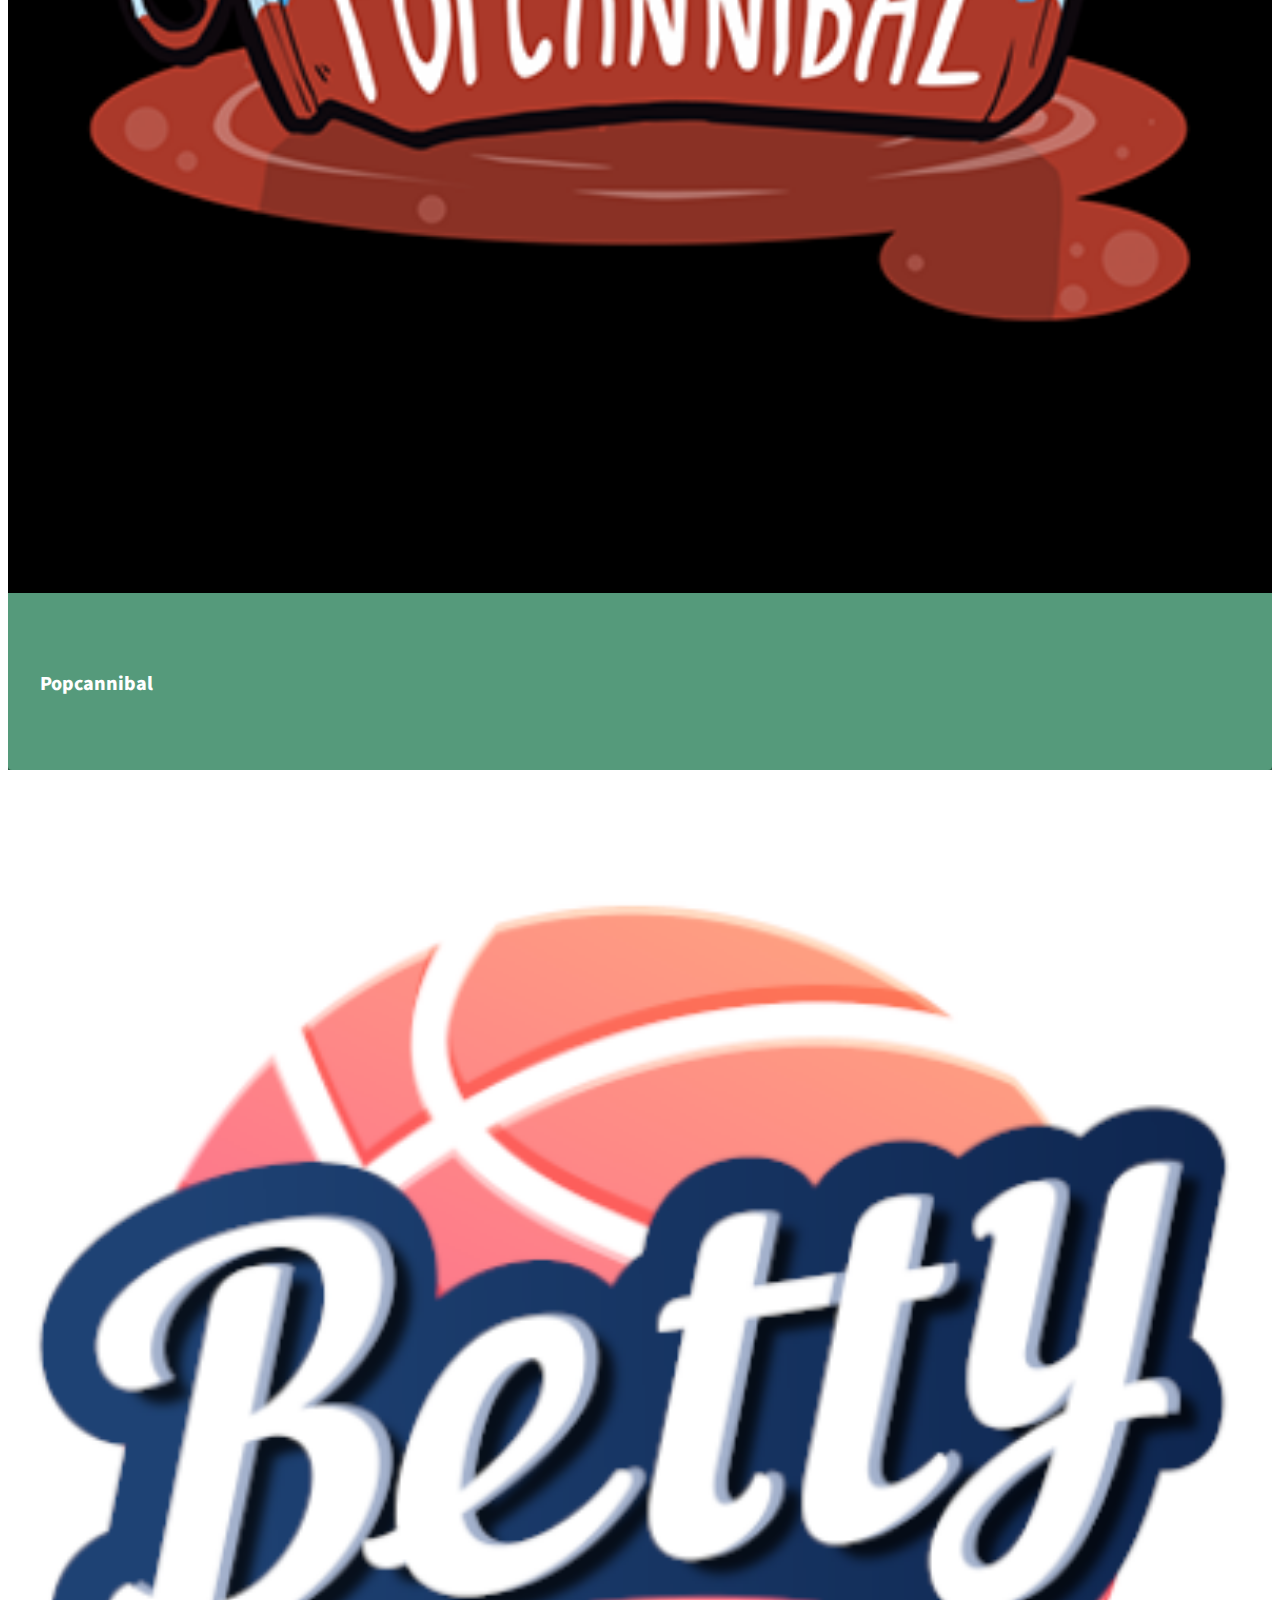
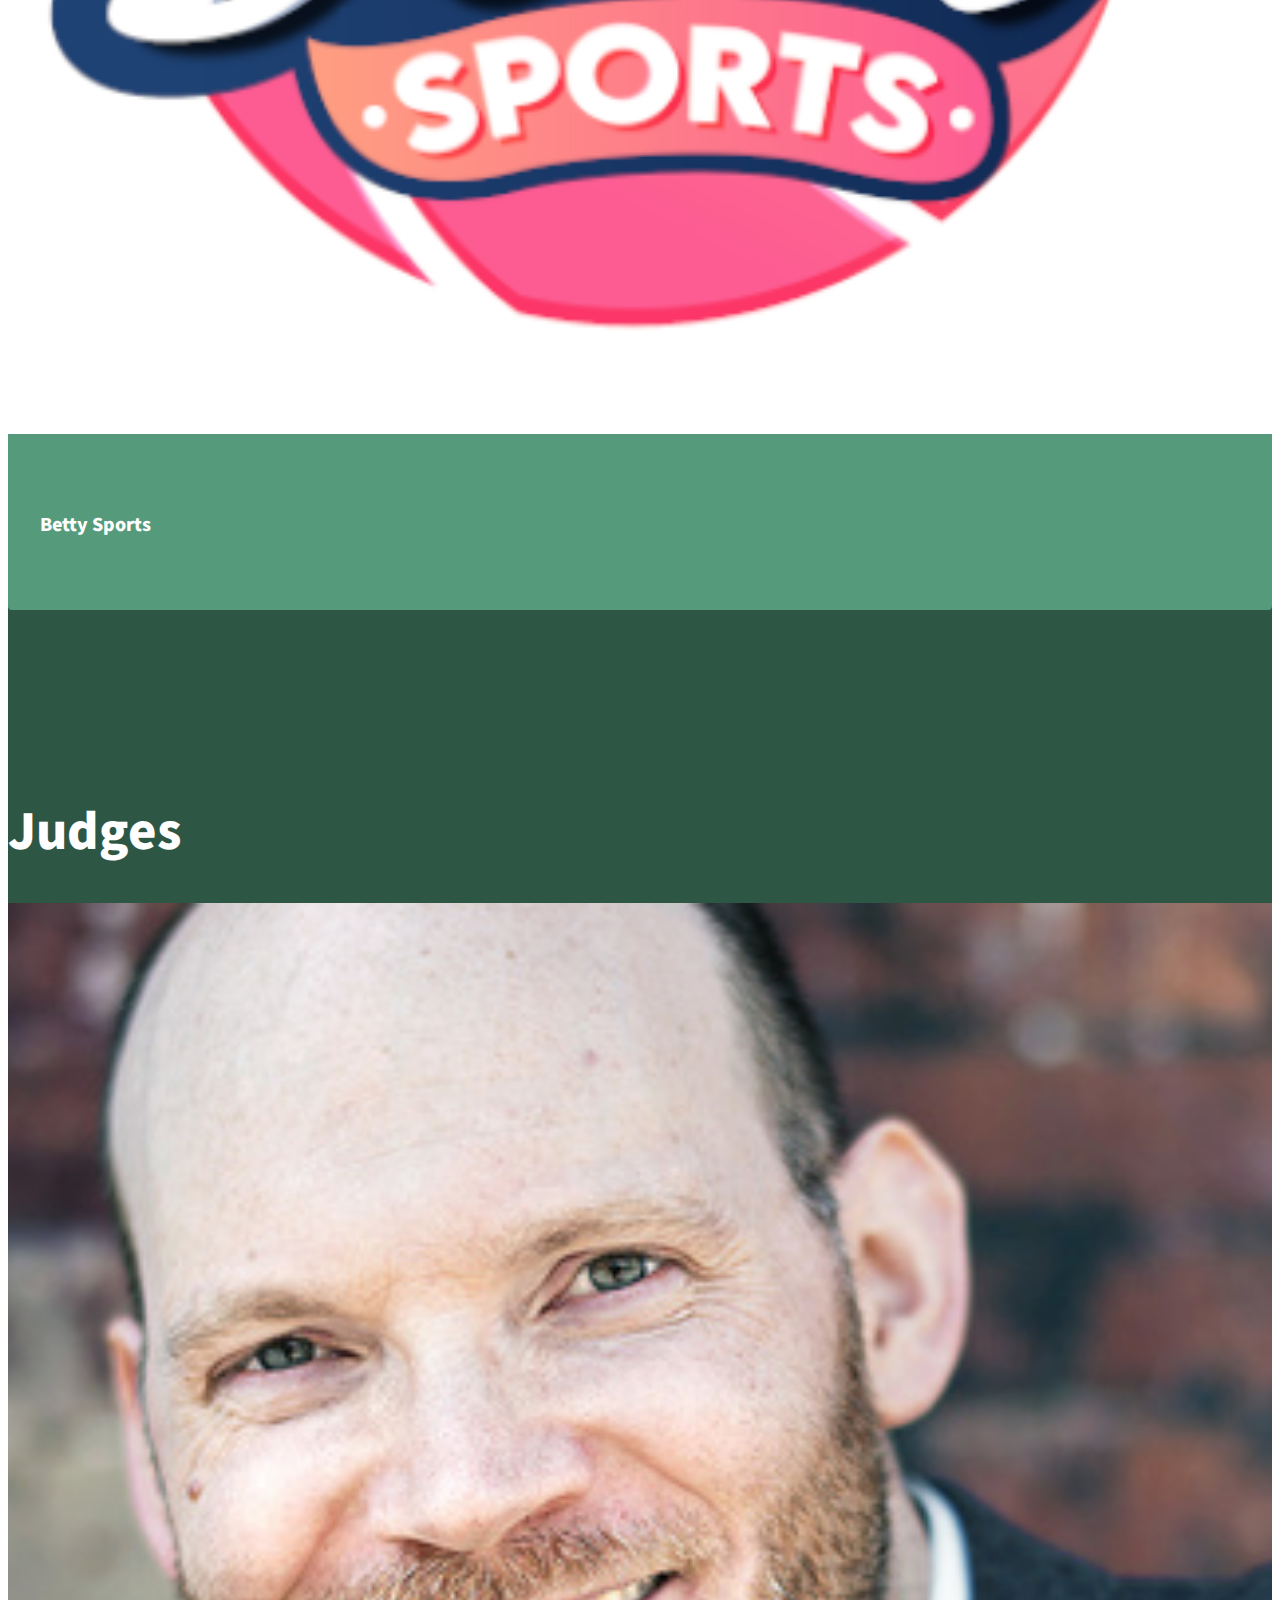
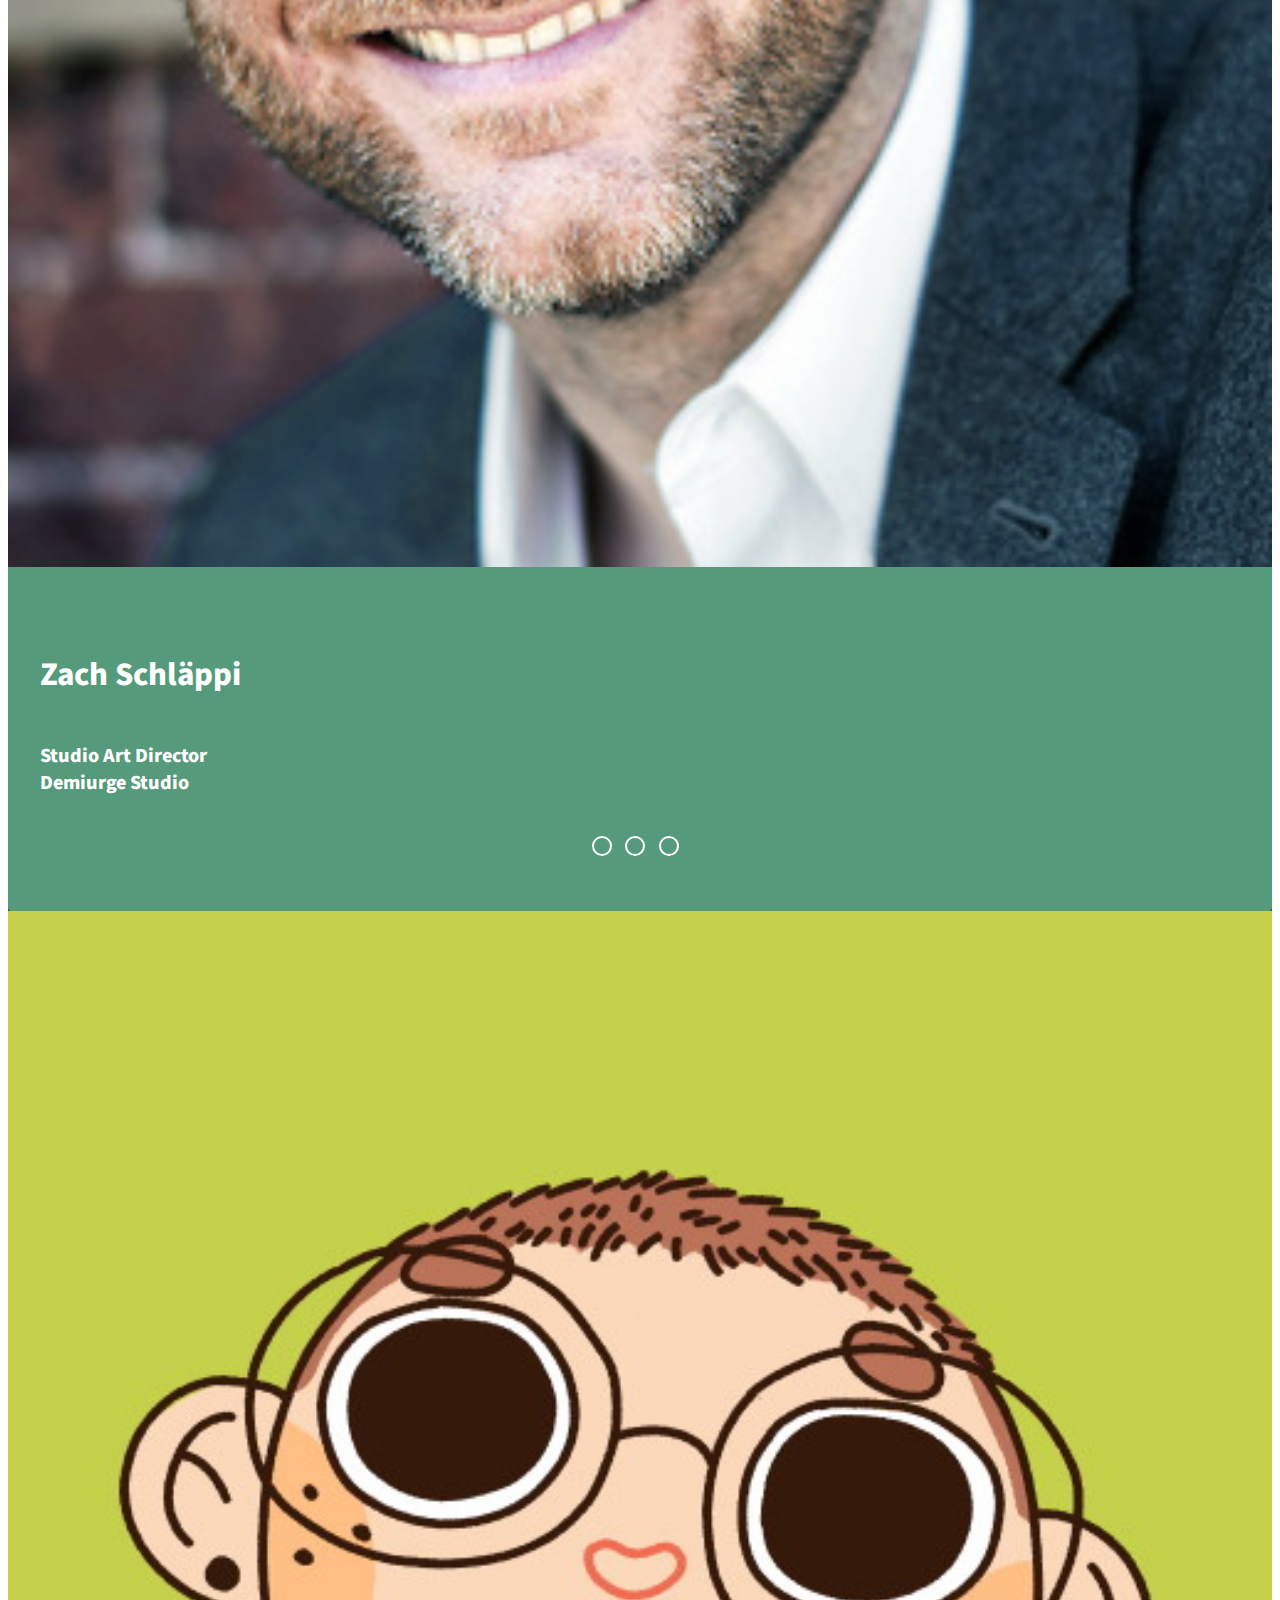
==== commit 6b905e1e: "after event update" ====
--- a/index.html
+++ b/index.html
@@ -71,8 +71,8 @@
 			</button>
 			<div class="collapse navbar-collapse" id="navbarSupportedContent">
 				<ul class="navbar-nav nav-dropdown nav-right" data-app-modern-menu="true">
-					<li class="nav-item"><a class="nav-link link text-white text-primary display-4"
-					                        href="https://www.eventbrite.com/e/joyart-boston-2024-tickets-808506864797">Get Tickets!</a></li>
+					<!--<li class="nav-item"><a class="nav-link link text-white text-primary display-4"
+					                        href="https://www.eventbrite.com/e/joyart-boston-2024-tickets-808506864797">Get Tickets!</a></li>-->
 					<li class="nav-item"><a class="nav-link link text-white text-primary display-4"
 					                        href="index.html#image1-7">Info</a></li>
 					<li class="nav-item"><a class="nav-link link text-white text-primary display-4"
@@ -107,20 +107,20 @@
 					JoyArt is an intercollegiate game art competition for connecting students with industry
 					professionals! <!--Anyone who is currently a student (or was within the past 6 months) in the Boston
 					area was encouraged to submit - you don't need to make something new, and are welcome to submit
-					existing portfolio pieces.--> There will be a $75 prize for each category winner and a $50 prize for the winner of the Popular Vote.<br>Come join us for our in person event in Boston on February 9th at 5pm EST!</p>
+					existing portfolio pieces.--> There will be a $75 prize for each category winner and a $50 prize for the winner of the Popular Vote.<br><br>Check out the winning submissions now!</p>
 				<div class="mbr-section-btn mt-3">
+					<!--<a class="btn btn-white-outline display-4"
+				                                     href="https://www.eventbrite.com/e/joyart-boston-2024-tickets-808506864797"
+				                                     target="_blank">Get Tickets!</a>-->
 					<a class="btn btn-white-outline display-4"
-				                                     href="https://www.eventbrite.com/e/joyart-boston-2024-tickets-808506864797"
-				                                     target="_blank">Get Tickets!</a>
-					<!--<a class="btn btn-white-outline display-4"
-					   href="https://joyart.devpost.com/project-gallery"
-					   target="_blank">Finalist Gallery</a> -->
+					   href="https://joyart-2024.devpost.com/project-gallery"
+					   target="_blank">Finalist Gallery</a>
 					<a class="btn btn-white-outline display-4" href="index.html#image1-7">Want the Latest Info?</a></div>
 			</div>
 		</div>
 	</div>
 </section>
-
+<!--
 <section data-bs-version="5.1" class="countdown3 cid-tuM0QgRyIm" id="countdown3-a">
 	
 	
@@ -129,11 +129,11 @@
 			<div class="col-lg-8">
 				<h3 class="mbr-section-title mb-5 align-center mbr-fonts-style display-2"><strong>Celebrate the Joy of Game Art!</strong></h3>
 
-				<!--<div class="mbr-section-btn align-center mt-5">
+				<div class="mbr-section-btn align-center mt-5">
 					<a class="btn btn-white-outline display-4" href="https://forms.gle/GiacC3QDGow5asnE6">Submit Last Minute!</a>
-				</div>-->
+				</div>
 				<p class="mbr-text mb-5 align-center mbr-fonts-style display-7">
-					<!--Submissions will still be accepted until 11:59pm.<br><br>The submission deadline ended January 26th at 12:00pm EST. -->
+					Submissions will still be accepted until 11:59pm.<br><br>The submission deadline ended January 26th at 12:00pm EST.
 					Finalists have been chosen!
 					Join us for our in-person event on February 9th!
 					<br>
@@ -149,7 +149,7 @@
 
 
 				<p class="mbr-text mb-5 align-center mbr-fonts-style display-7">
-					The finalist event for JoyArt 2024 will be hosted at WPI’s Seaport location in Boston, MA (303 Congress Street), from 5:00-8:00pm on February 9th. <!--Check back in later to reserve tickets!-->
+					The finalist event for JoyArt 2024 will be hosted at WPI’s Seaport location in Boston, MA (303 Congress Street), from 5:00-8:00pm on February 9th. Check back in later to reserve tickets!
 					<br>Finalists must be in attendance to be considered for final judging but everyone is welcome to attend!
 					<br><br>
 					Full details about the event, prize categories, and judging criteria can be found in our <strong><a href="http://tinyurl.com/joyart2024details" class="text-warning" target="_blank">JoyArt 2024 Details</a> </strong>document.
@@ -157,15 +157,16 @@
 
 
 
-				<!--<div class="mbr-section-btn align-center mt-5">
+				<div class="mbr-section-btn align-center mt-5">
 					<a class="btn btn-white-outline display-4" ref="https://joyart.devpost.com/project-gallery">Vote For People's Choice
 					Award</a>
-				</div>-->
-
-			</div>
-		</div>
-	</div>
-</section>
+				</div>
+
+			</div>
+		</div>
+	</div>
+</section>
+-->
 
 <section data-bs-version="5.1" class="image4 cid-tuM2XnFszh mbr-fullscreen" id="image4-b">
 	
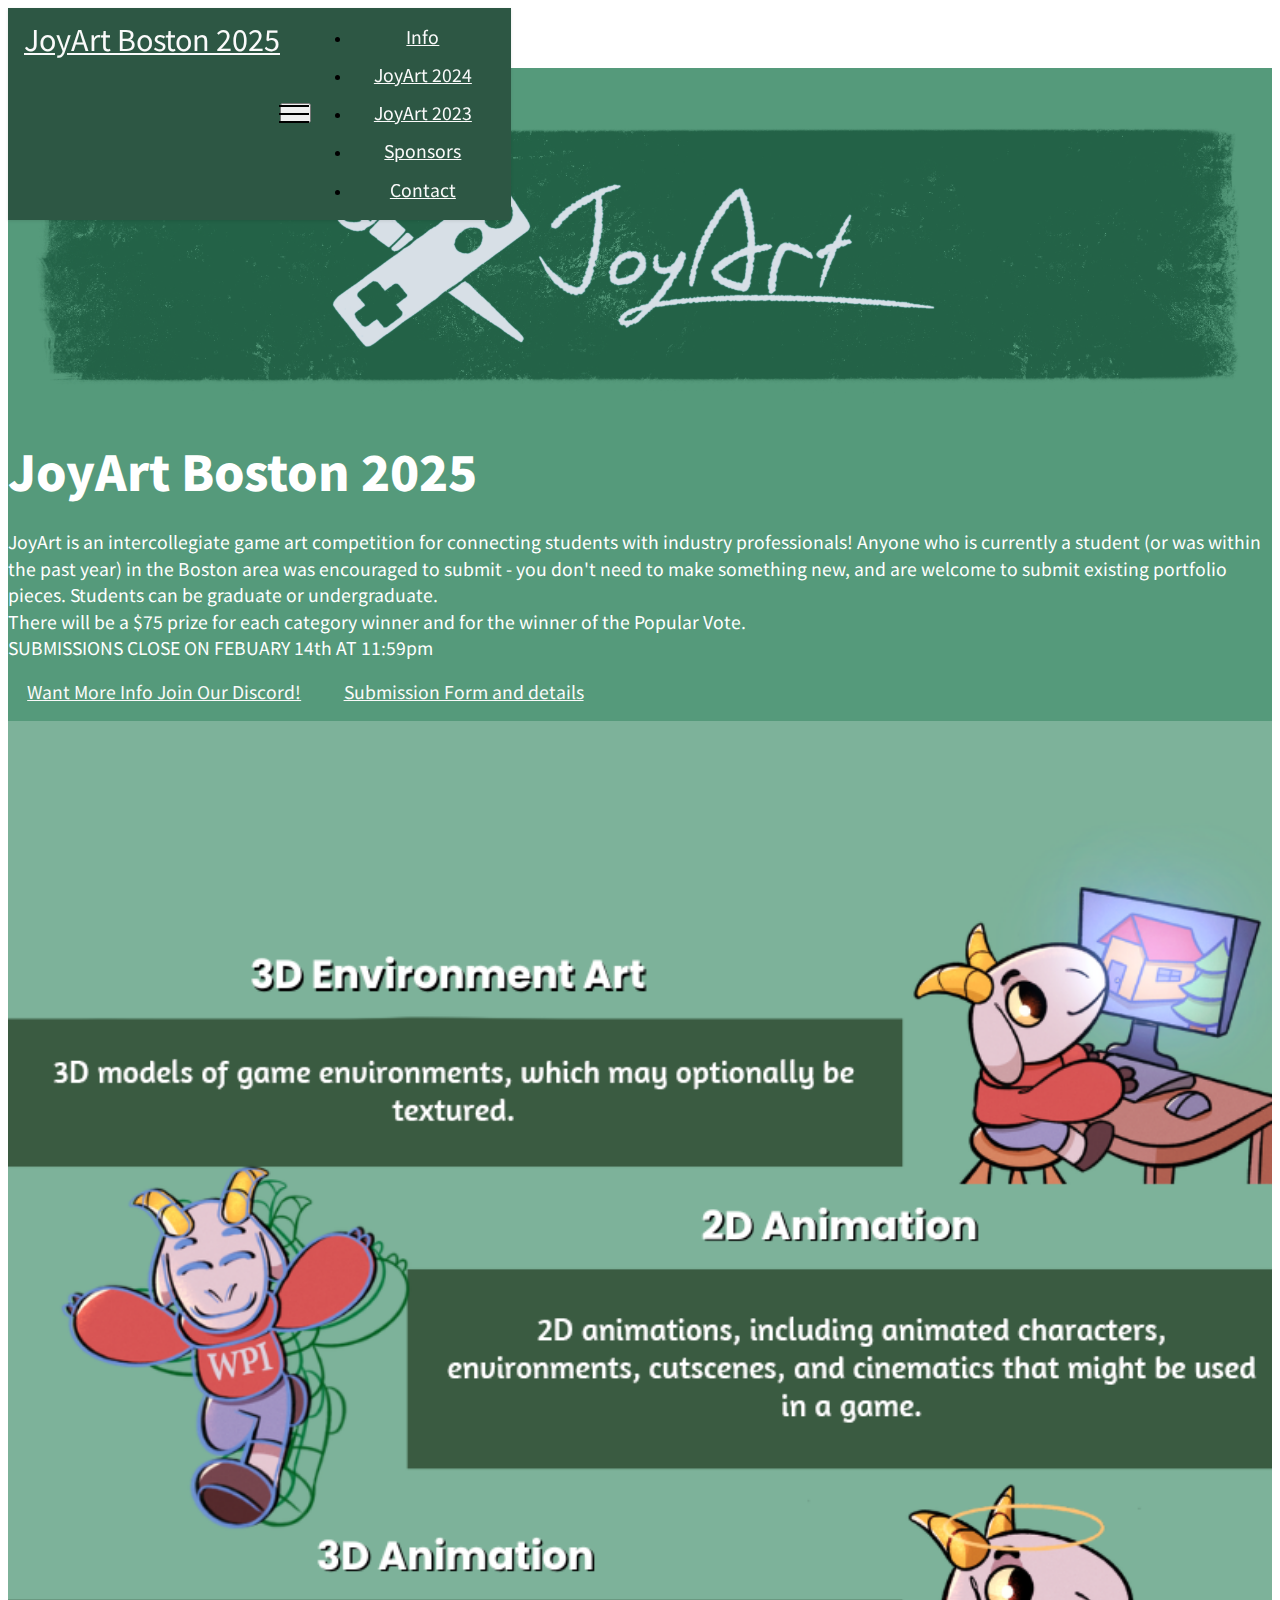
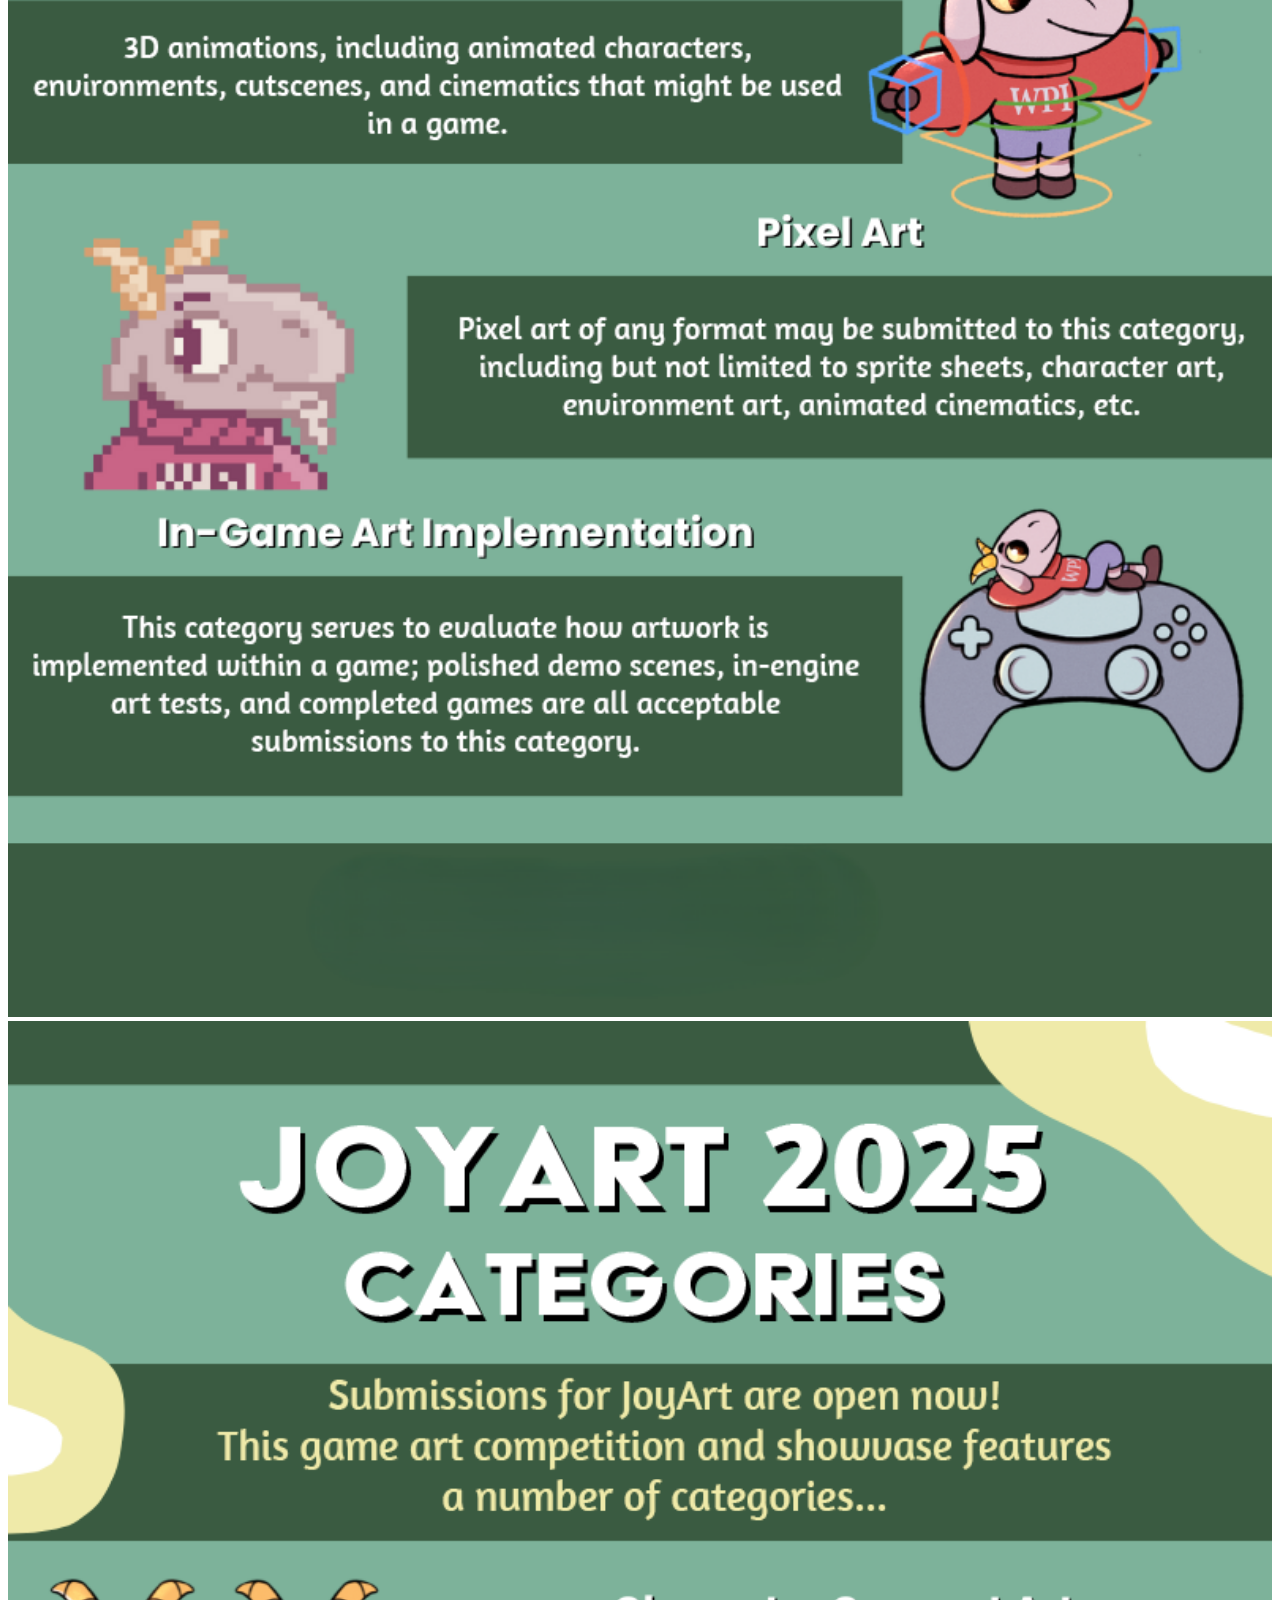
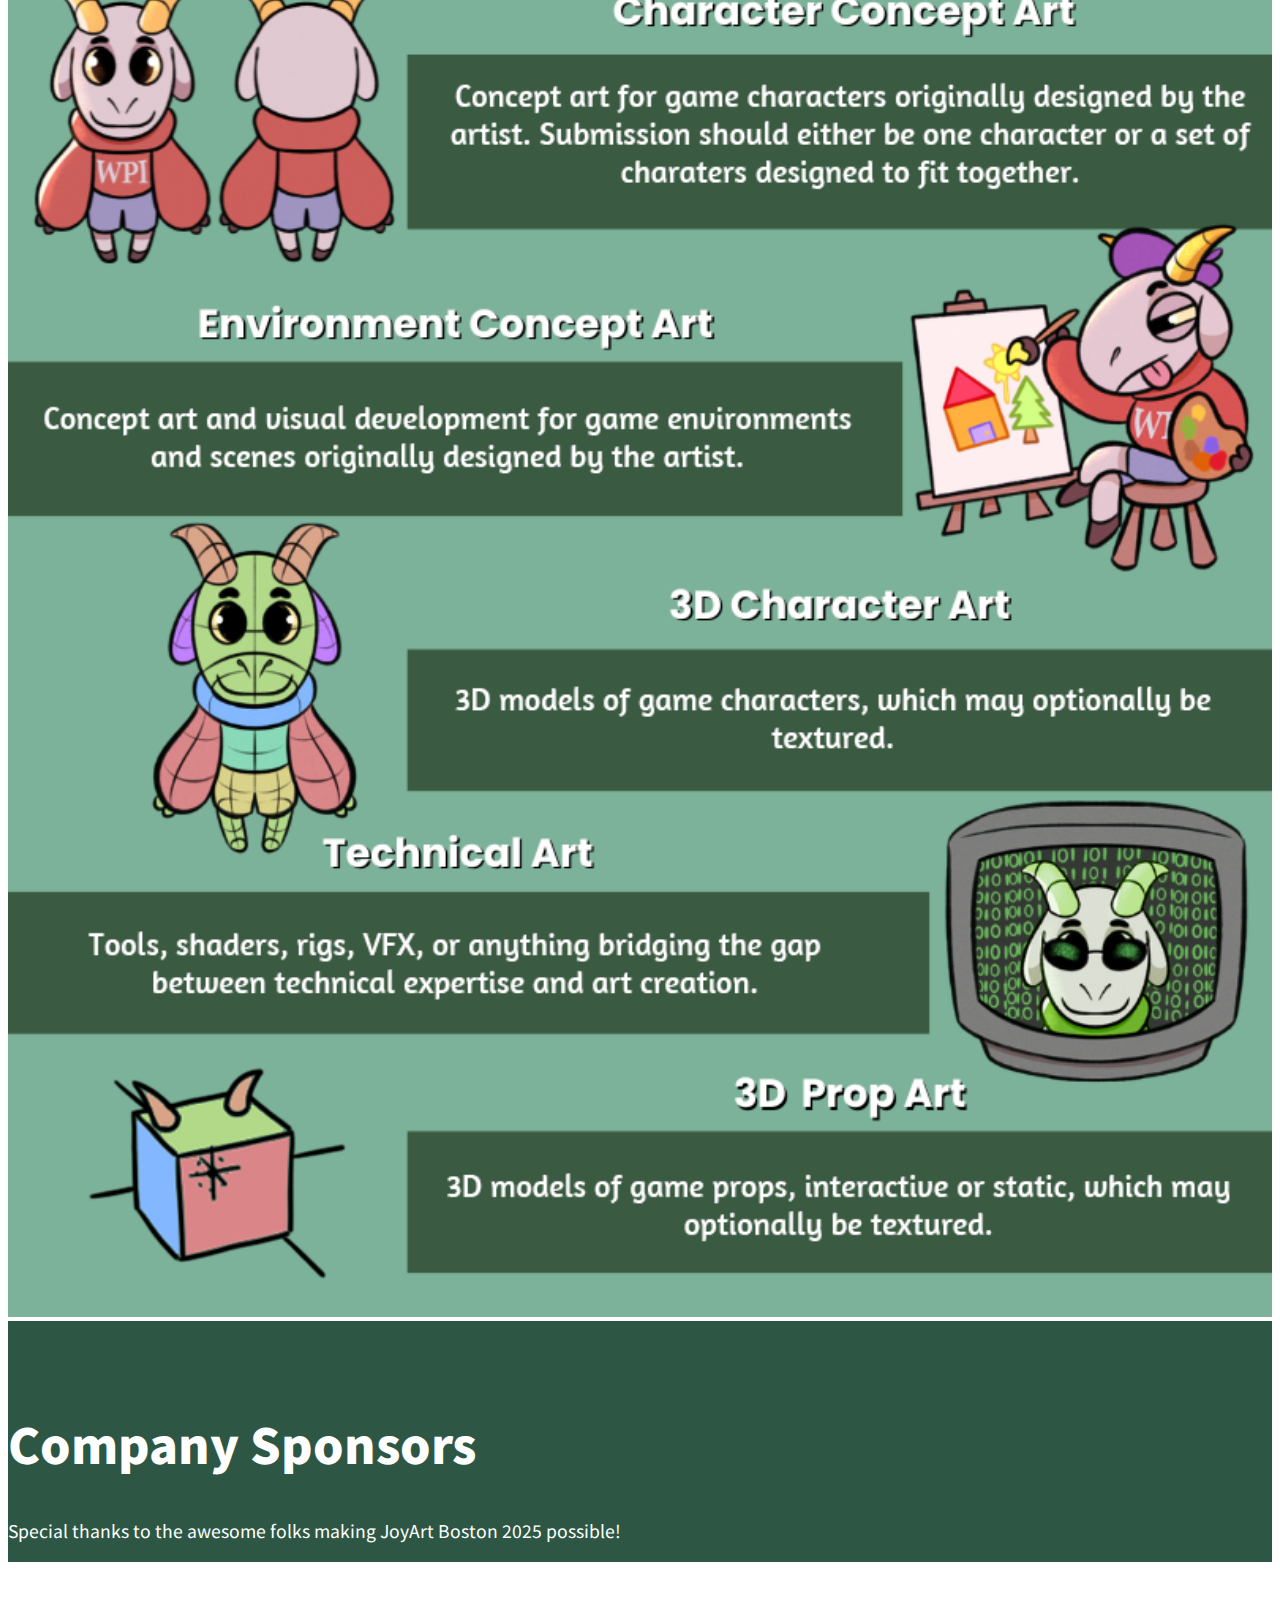
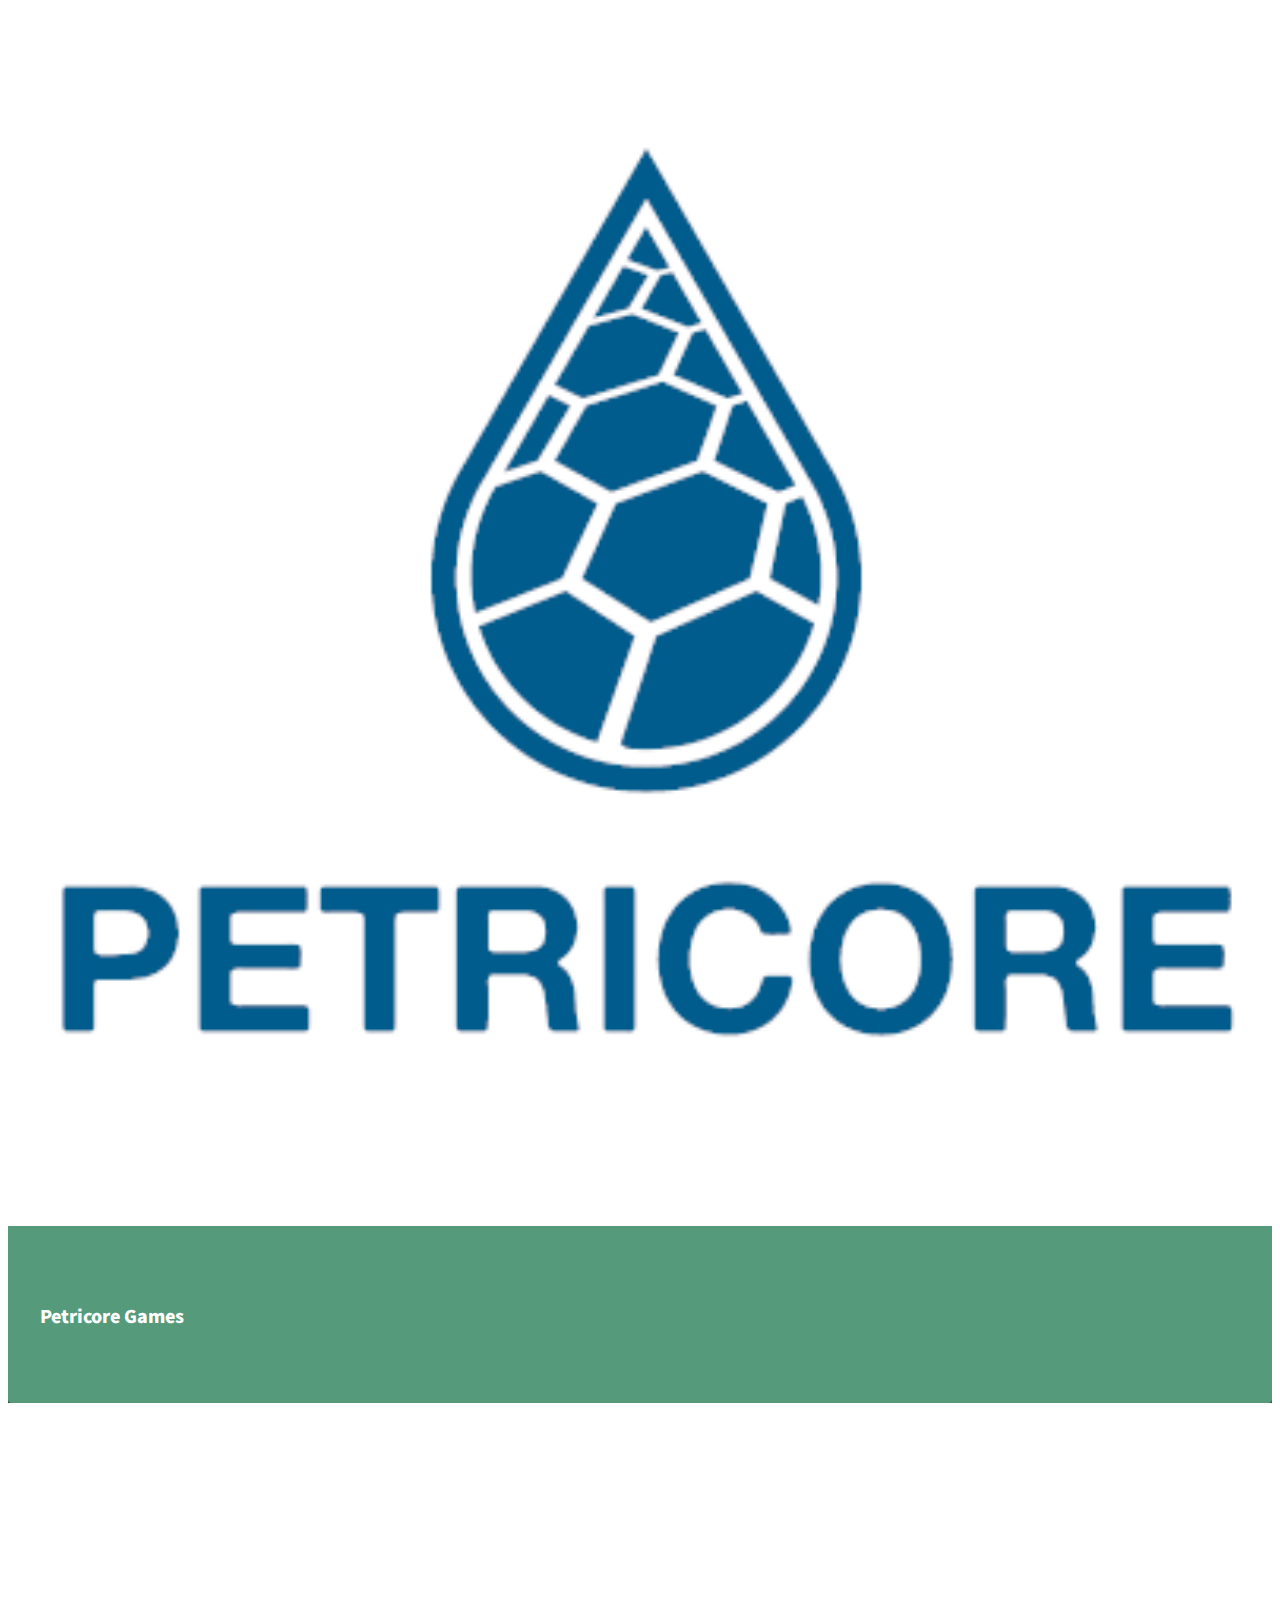
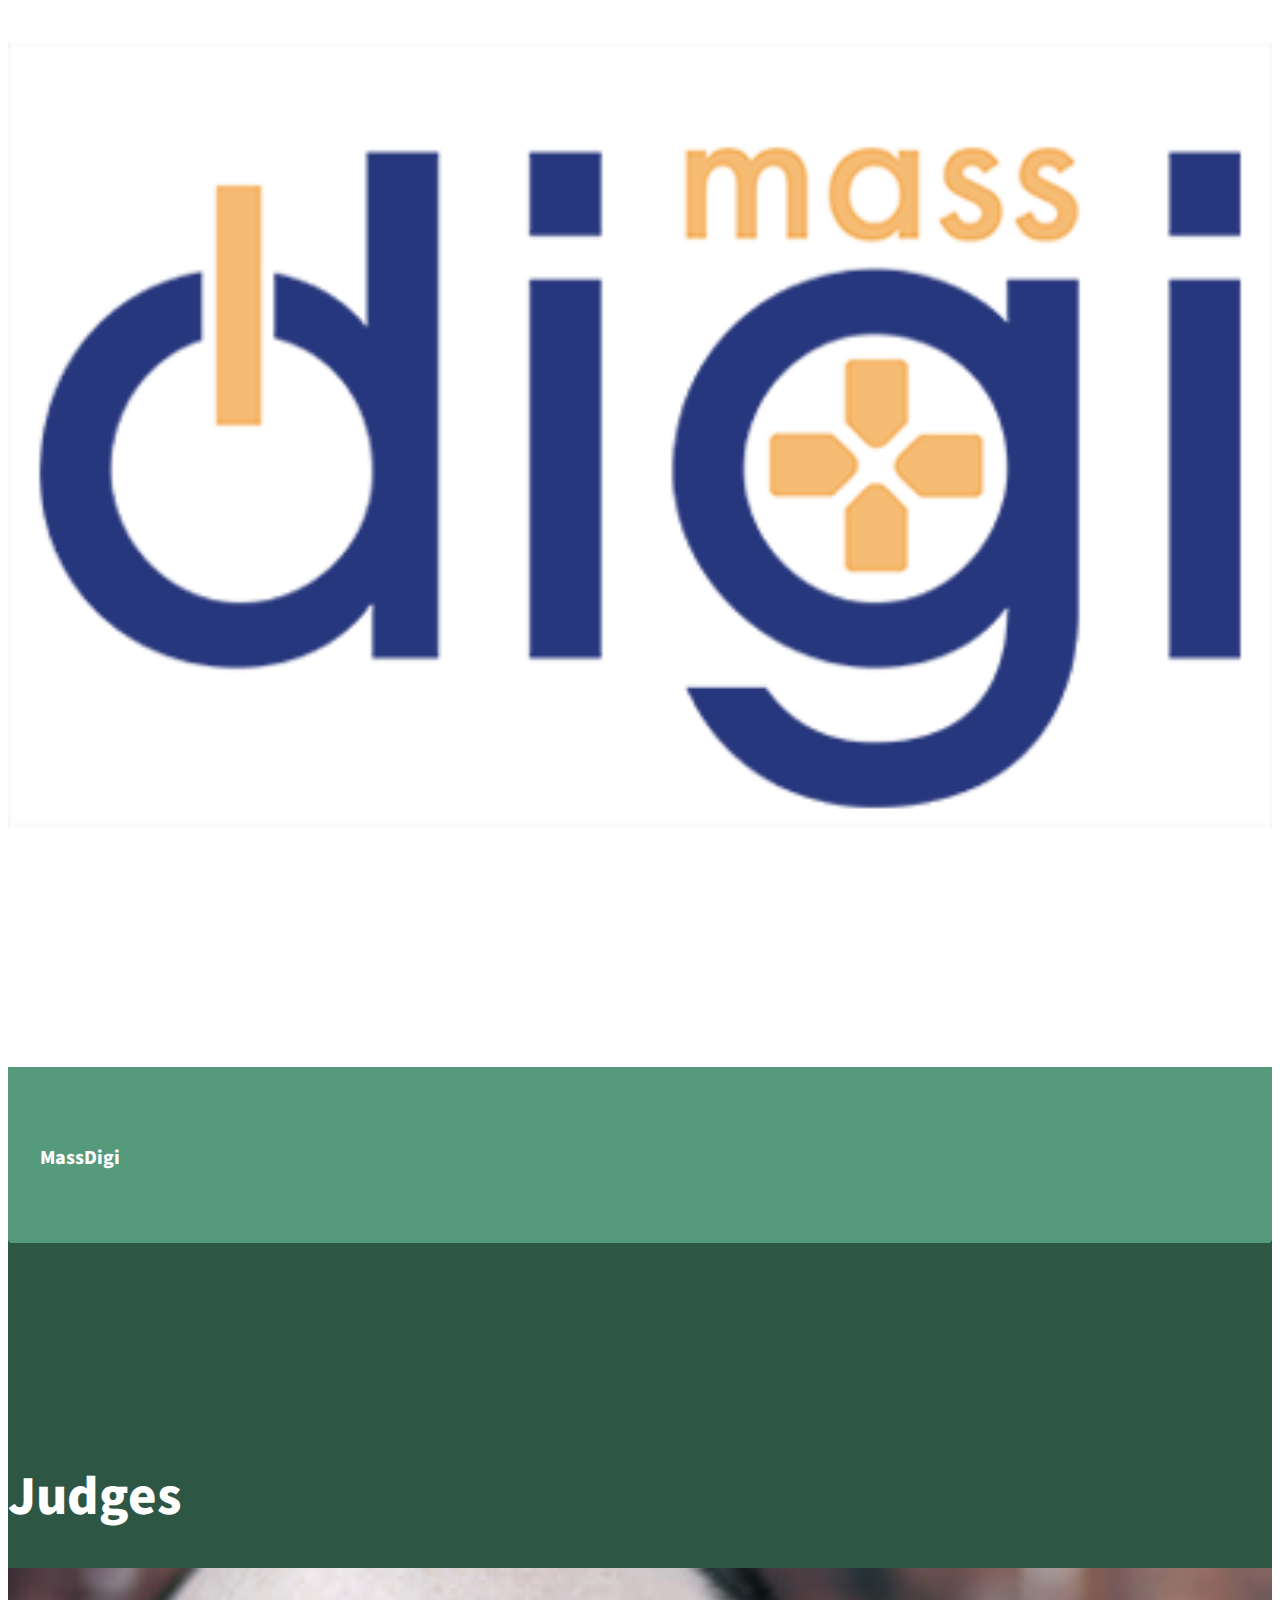
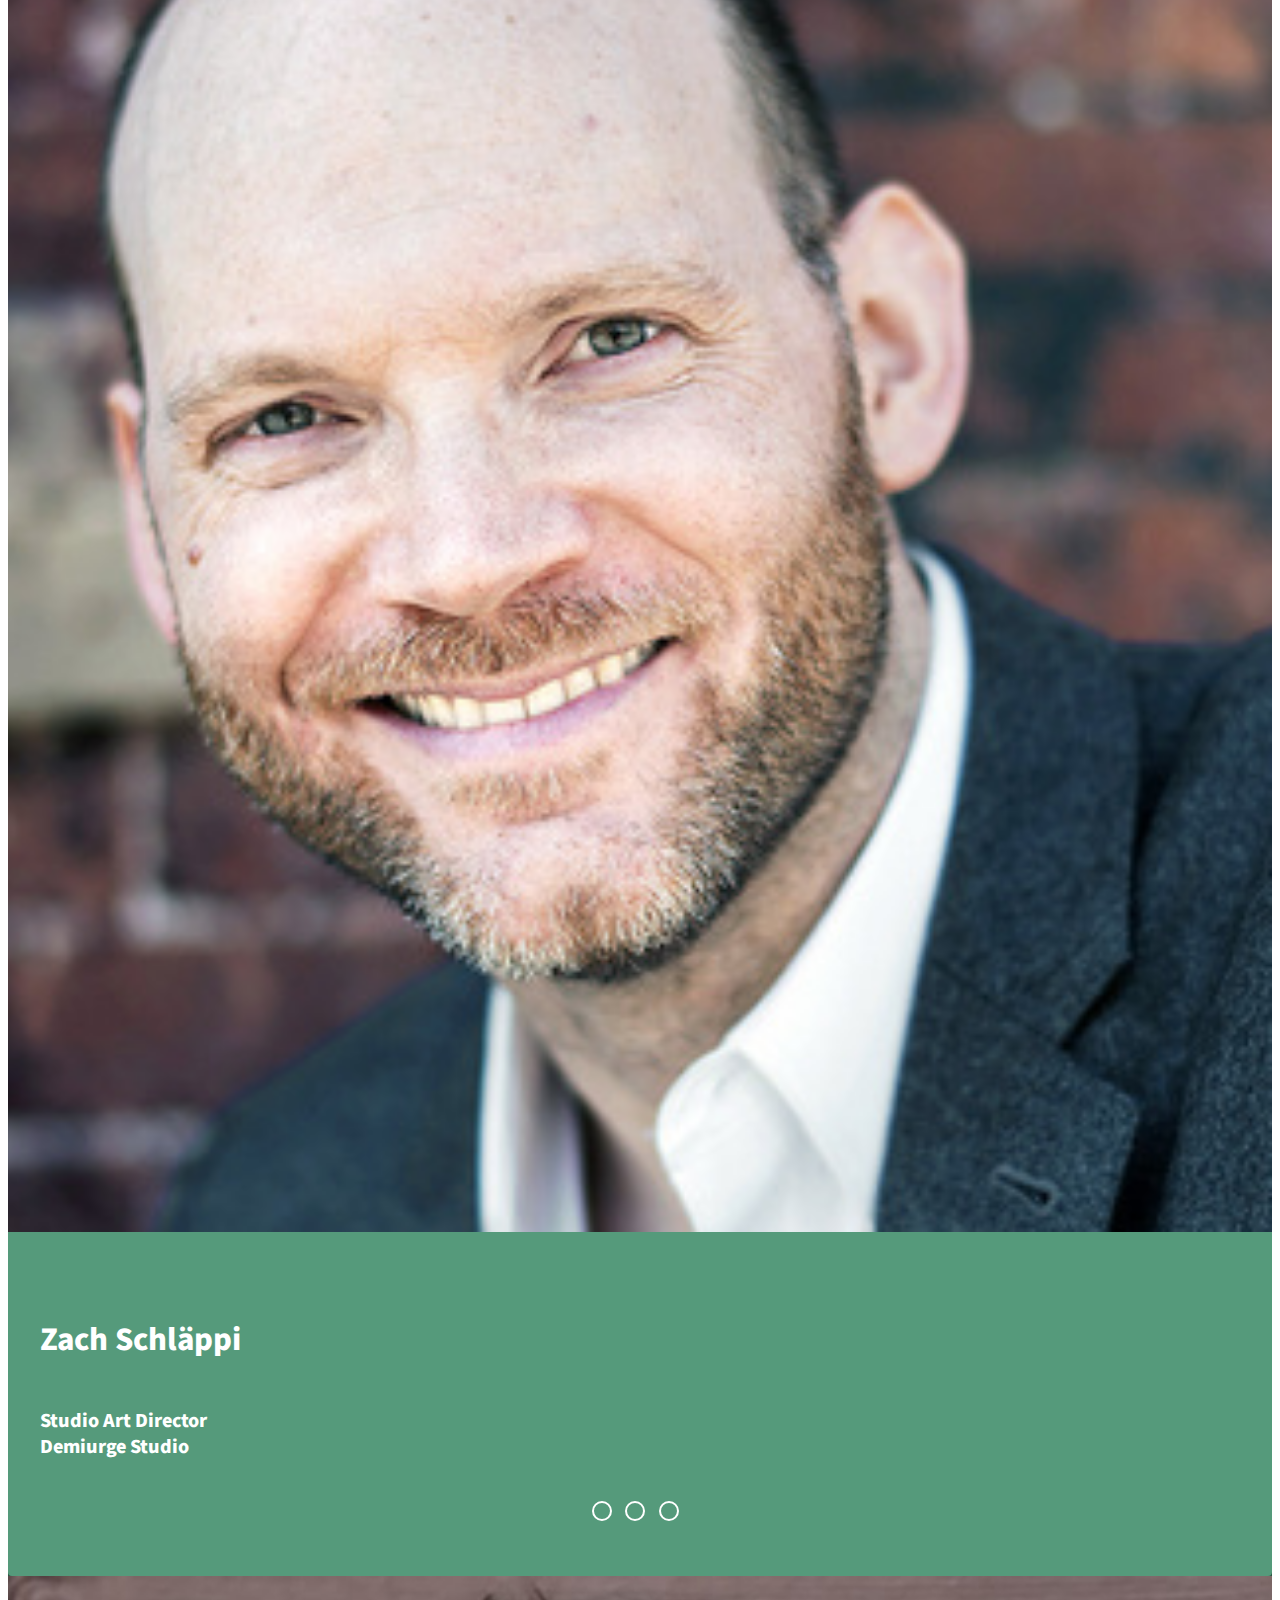
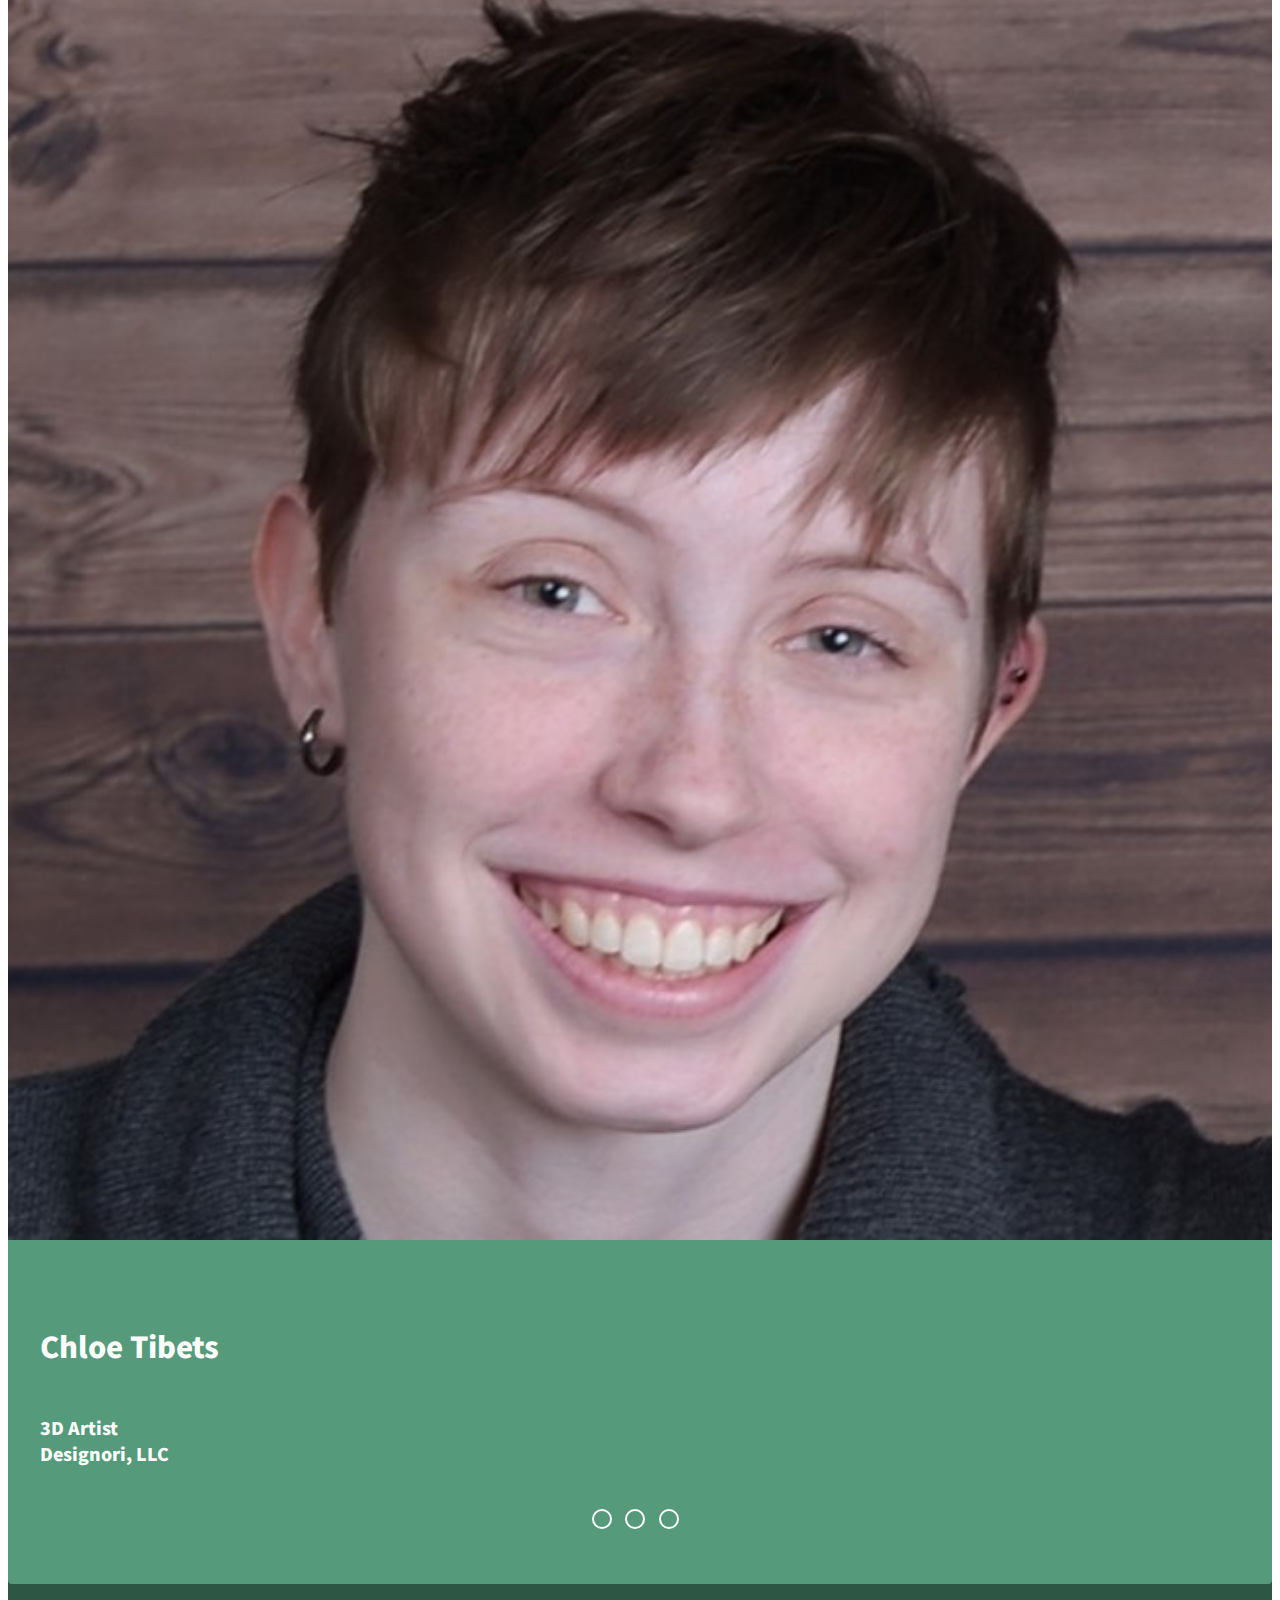
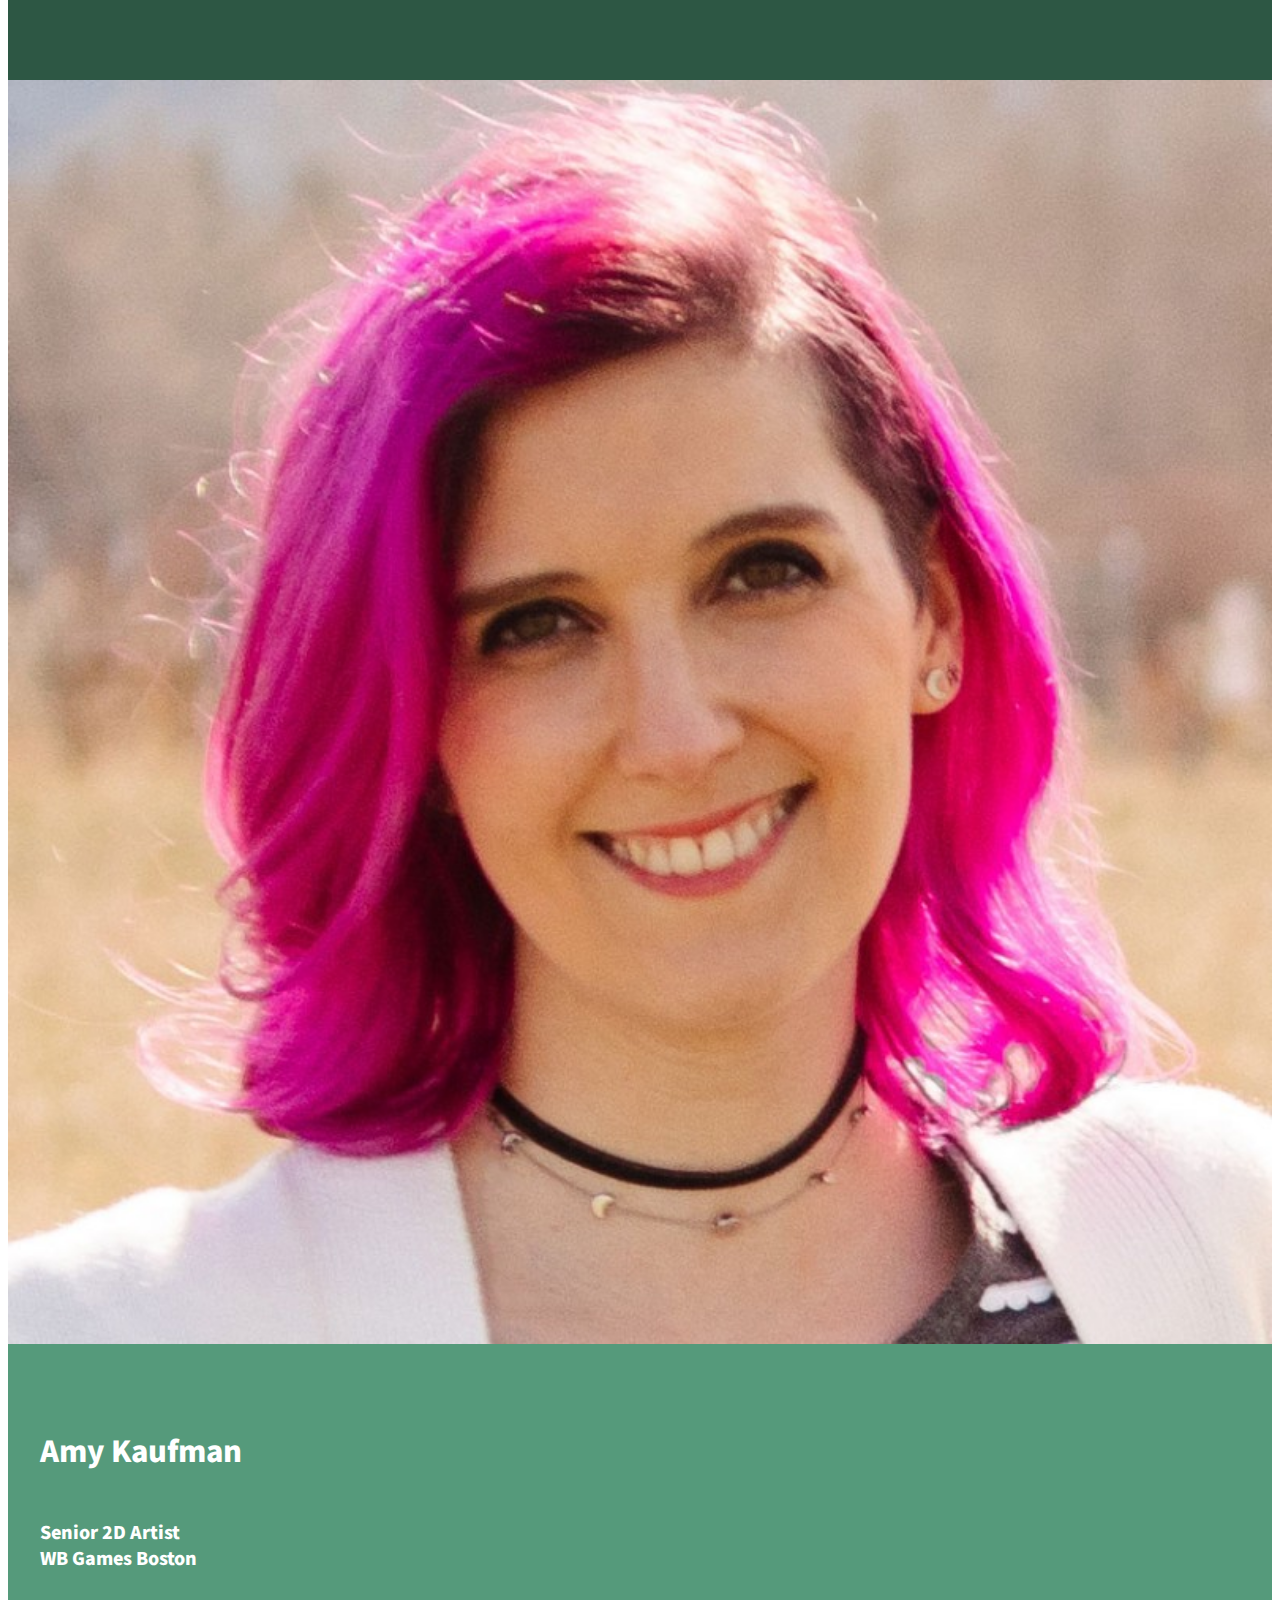
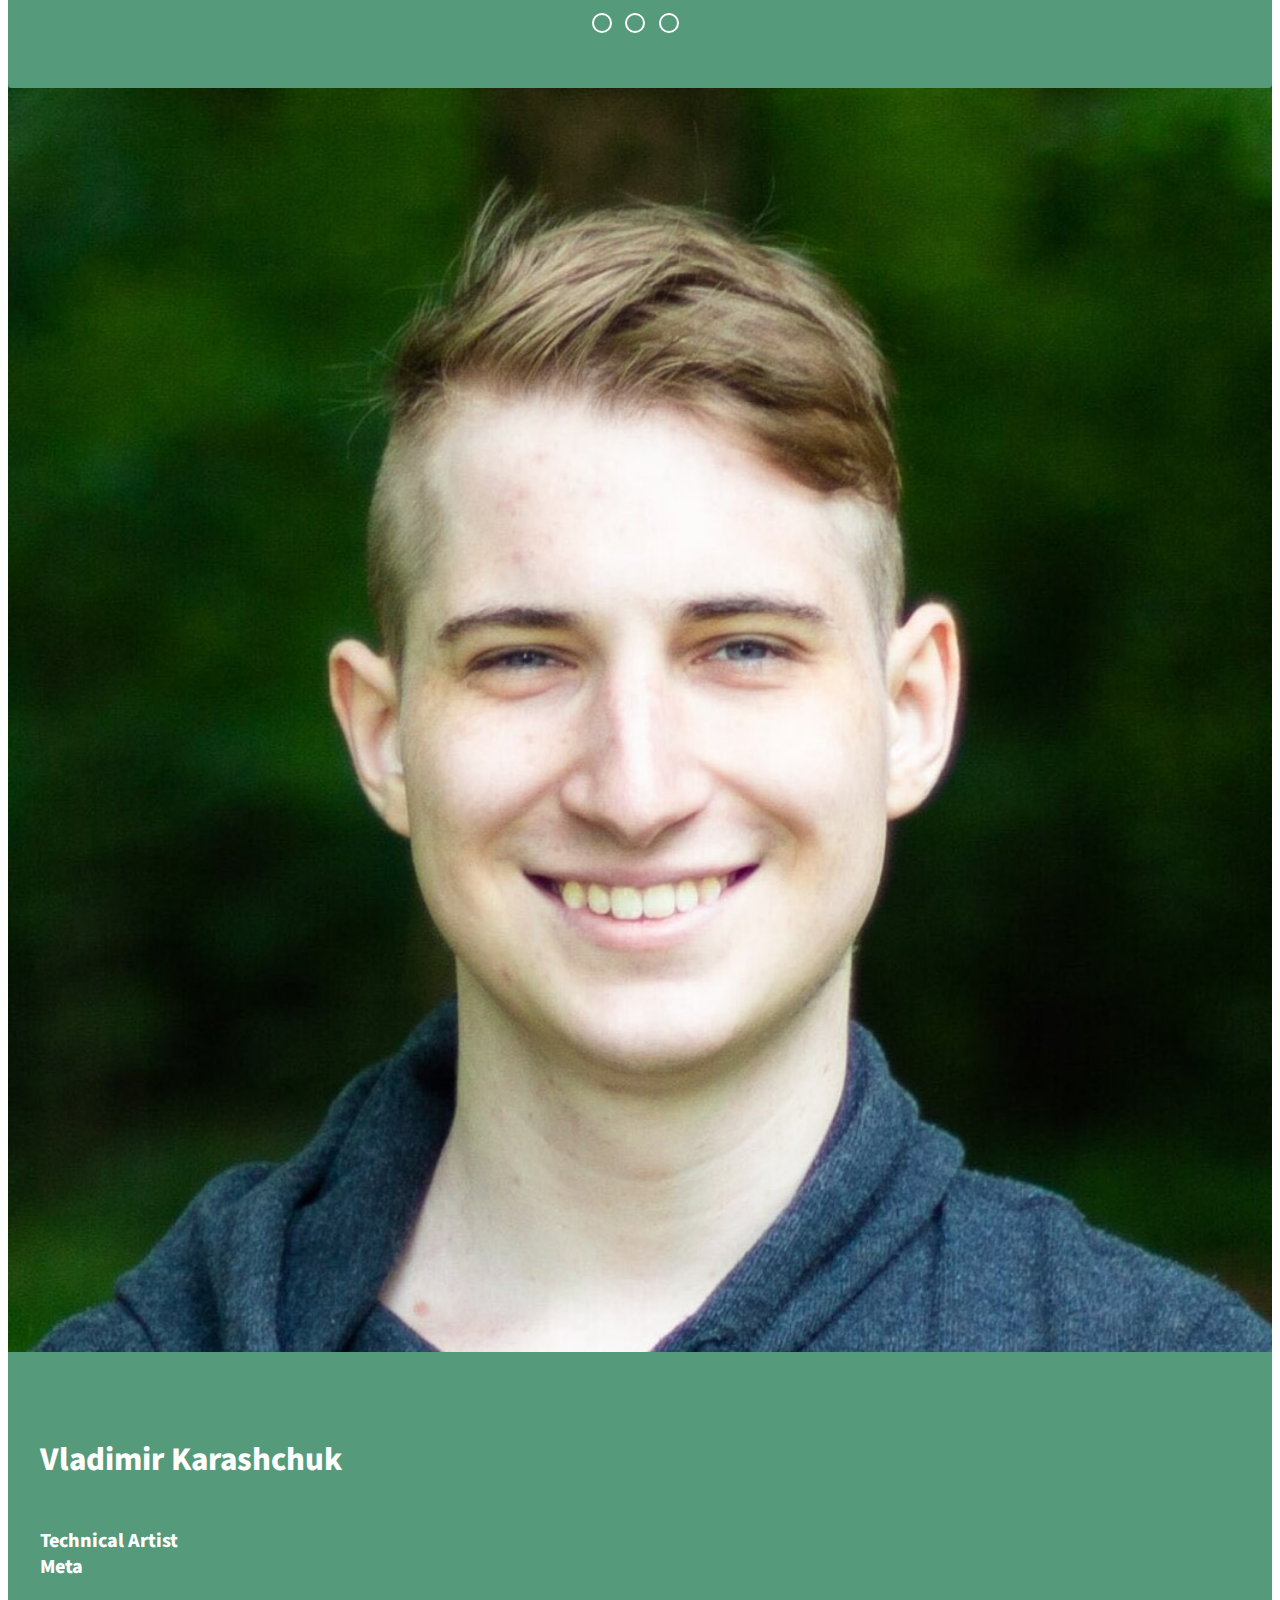
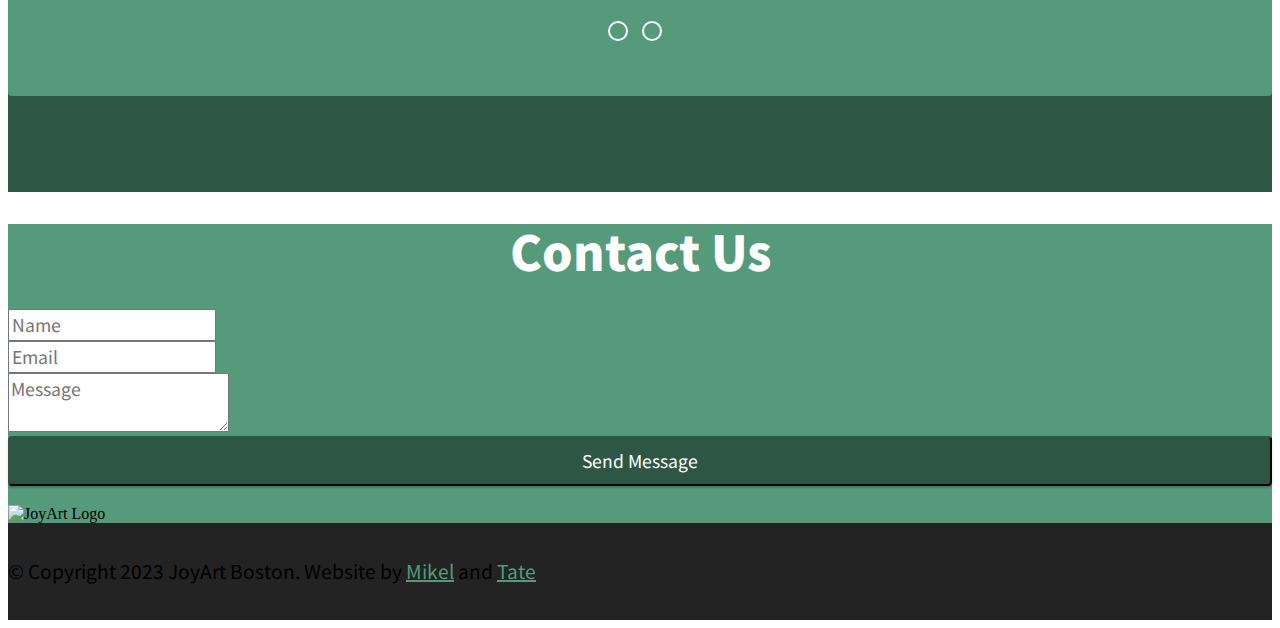
==== commit 0f3f9a7b: "Added 2025 file" ====
--- a/index.html
+++ b/index.html
@@ -20,11 +20,11 @@
 	<meta name="twitter:card" content="summary_large_image"/>
 	<meta name="twitter:image:src" content="assets/images/index-meta.jpg">
 	<meta property="og:image" content="assets/images/index-meta.jpg">
-	<meta name="twitter:title" content="JoyArt Boston 2024">
+	<meta name="twitter:title" content="JoyArt Boston 2025">
 	<meta name="viewport" content="width=device-width, initial-scale=1, minimum-scale=1">
 	<link rel="shortcut icon" href="assets/images/joyartlogo4-1.png" type="image/x-icon">
 	<meta name="description"
-	      content="A website for information about JoyArt Boston 2024, the premiere intercollegiate game art showcase and competition!">
+	      content="A website for information about JoyArt Boston 2025, the premiere intercollegiate game art showcase and competition!">
 	
 	
 	<title>JoyArt Boston</title>
@@ -57,7 +57,7 @@
 			<div class="navbar-brand">
 				
 				<span class="navbar-caption-wrap"><a class="navbar-caption text-white text-primary display-5"
-				                                     href="index.html#top">JoyArt Boston 2024</a></span>
+				                                     href="index.html#top">JoyArt Boston 2025</a></span>
 			</div>
 			<button class="navbar-toggler" type="button" data-toggle="collapse" data-bs-toggle="collapse"
 			        data-target="#navbarSupportedContent" data-bs-target="#navbarSupportedContent"
@@ -76,19 +76,19 @@
 					<li class="nav-item"><a class="nav-link link text-white text-primary display-4"
 					                        href="index.html#image1-7">Info</a></li>
 					<li class="nav-item"><a class="nav-link link text-white text-primary display-4"
+											href="2024.html">JoyArt 2024</a></li>
+					<li class="nav-item"><a class="nav-link link text-white text-primary display-4"
 											href="2023.html">JoyArt 2023</a></li>
 					<li class="nav-item"><a class="nav-link link text-white text-primary display-4"
 					                        href="index.html#team1-5">Sponsors</a></li>
 					<li class="nav-item"><a class="nav-link link text-white text-primary display-4"
 					                        href="index.html#form4-6">Contact</a></li>
 				</ul>
-				<div class="icons-menu">
+				<!--<div class="icons-menu">
 					<a class="iconfont-wrapper" href="https://twitter.com/joyartboston" target="_blank">
 						<span class="p-2 mbr-iconfont socicon-twitter socicon"></span>
 					</a>
-				
-
-				</div>
+				</div>-->
 			
 			</div>
 		</div>
@@ -102,20 +102,27 @@
 				<div class="image-wrap mb-4">
 					<img src="assets/images/undated_banner.png" alt="JoyArt Banner">
 				</div>
-				<h1 class="mbr-section-title mbr-fonts-style mb-3 display-2"><strong>JoyArt Boston 2024</strong></h1>
+				<h1 class="mbr-section-title mbr-fonts-style mb-3 display-2"><strong>JoyArt Boston 2025</strong></h1>
 				<p class="mbr-text mbr-fonts-style display-4">
 					JoyArt is an intercollegiate game art competition for connecting students with industry
-					professionals! <!--Anyone who is currently a student (or was within the past 6 months) in the Boston
+					professionals! Anyone who is currently a student (or was within the past year) in the Boston
 					area was encouraged to submit - you don't need to make something new, and are welcome to submit
-					existing portfolio pieces.--> There will be a $75 prize for each category winner and a $50 prize for the winner of the Popular Vote.<br><br>Check out the winning submissions now!</p>
+					existing portfolio pieces. Students can be graduate or undergraduate.
+					<br/>There will be a $75 prize for each category winner and for the winner of the Popular Vote.
+					<br/>SUBMISSIONS CLOSE ON FEBUARY 14th AT 11:59pm
+					</p>
 				<div class="mbr-section-btn mt-3">
 					<!--<a class="btn btn-white-outline display-4"
 				                                     href="https://www.eventbrite.com/e/joyart-boston-2024-tickets-808506864797"
 				                                     target="_blank">Get Tickets!</a>-->
-					<a class="btn btn-white-outline display-4"
+					<!--REPLACE LINK ABOVE WITH LINK FOR NEW EVENTBRITE-->
+					<!--<a class="btn btn-white-outline display-4"
 					   href="https://joyart-2024.devpost.com/project-gallery"
-					   target="_blank">Finalist Gallery</a>
-					<a class="btn btn-white-outline display-4" href="index.html#image1-7">Want the Latest Info?</a></div>
+					   target="_blank">Finalist Gallery</a>-->
+					<a class="btn btn-white-outline display-4" href="https://discord.gg/U4pxkpGG6d">Want More Info Join Our Discord!</a>
+					<a class="btn btn-white-outline display-4" href="https://docs.google.com/forms/d/e/1FAIpQLSfyYYK7fqoGl_s5HaQ57-jhhI-LIG8Yw6-X9XRz8p1F08aw4Q/viewform?usp=dialog">Submission Form and details</a>
+				</div>
+
 			</div>
 		</div>
 	</div>
@@ -175,13 +182,13 @@
 		<div class="row">
 			<div class="col-12 col-lg-6">
 				<div class="image-wrapper">
-					<img src="assets/images/2024Categories1.png" alt="Categories 2">
+					<img src="assets/images/2025 images/2025_Joyart_SideB.png" alt="Categories 2">
 				
 				</div>
 			</div>
 			<div class="col-12 col-lg-6">
 				<div class="image-wrapper">
-					<img src="assets/images/2024Categories2.png" alt="Categories 1">
+					<img src="assets/images/2025 images/2025_Joyart_SideA.png" alt="Categories 1">
 				
 				</div>
 			</div>
@@ -197,10 +204,10 @@
 				<h3 class="mbr-section-title mbr-fonts-style align-center mb-4 display-2">
 					<strong>Company Sponsors</strong></h3>
 				<p class="mbr-section-subtitle mbr-fonts-style align-center mb-5 display-4">
-					Special thanks to the awesome folks making JoyArt Boston 2024 possible!</p>
-			</div>
-
-			<div class="col-sm-6 col-lg-3">
+					Special thanks to the awesome folks making JoyArt Boston 2025 possible!</p>
+			</div>
+
+		<!--	<div class="col-sm-6 col-lg-3">
 				<div class="card-wrap">
 					<div class="image-wrap">
 						<a href="https://snoozykazoo.com/"
@@ -211,19 +218,31 @@
 							<strong>Snoozy Kazoo</strong></h6>
 					</div>
 				</div>
-			</div>
-
-			<div class="col-sm-6 col-lg-3">
+			</div>-->
+
+			<!--<div class="col-sm-6 col-lg-3">
 				<div class="card-wrap">
 					<div class="image-wrap">
 						<a href="https://demiurgestudios.com/" target="_blank"><img src="assets/images/demiurge_logo.jpg"
 						                                                  alt="And more?"></a>
 					</div>
 					<div class="content-wrap">
-						
+
 						<h6 class="mbr-role mbr-fonts-style align-center mb-3 display-4">Demiurge Studios</h6>
-					
-					
+
+
+					</div>
+				</div>
+			</div>-->
+
+			<div class="col-sm-6 col-lg-3">
+				<div class="card-wrap">
+					<div class="image-wrap">
+						<a href="https://petricoregames.com/" target="_blank"><img src="assets/images/petricore2024_with_bkg.png"
+																				   alt="Petricore Games"></a>
+					</div>
+					<div class="content-wrap">
+						<h6 class="mbr-role mbr-fonts-style align-center mb-3 display-4"><strong>Petricore Games</strong></h6>
 					</div>
 				</div>
 			</div>
@@ -251,7 +270,7 @@
 <section data-bs-version="5.1" class="team1 cid-tuLU5bnwY3" id="team1-9">
 	<div class="container">
 		<div class="row justify-content-center">
-			<div class="col-sm-6 col-lg-3">
+			<!--<div class="col-sm-6 col-lg-3">
 				<div class="card-wrap">
 					<div class="image-wrap">
 						<a href="https://petricoregames.com/" target="_blank"><img src="assets/images/petricore2024_with_bkg.png"
@@ -261,8 +280,8 @@
 						<h6 class="mbr-role mbr-fonts-style align-center mb-3 display-4"><strong>Petricore Games</strong></h6>
 					</div>
 				</div>
-			</div>
-			<div class="col-sm-6 col-lg-3">
+			</div>-->
+			<!--<div class="col-sm-6 col-lg-3">
 				<div class="card-wrap">
 					<div class="image-wrap">
 						<a href="https://popcannibal.com/" target="_blank"><img src="assets/images/popcannibal.png" alt="Popcannibal"></a>
@@ -272,8 +291,8 @@
 							<strong>Popcannibal</strong></h6>
 					</div>
 				</div>
-			</div>
-			<div class="col-sm-6 col-lg-3">
+			</div>-->
+			<!--<div class="col-sm-6 col-lg-3">
 				<div class="card-wrap">
 					<div class="image-wrap">
 						<a href="https://bettysports.com/" target="_blank"><img src="assets/images/betty-sports-with-bkg.png" alt="Popcannibal"></a>
@@ -283,7 +302,7 @@
 							<strong>Betty Sports</strong></h6>
 					</div>
 				</div>
-			</div>
+			</div>-->
 
 		</div>
 	</div>
@@ -335,7 +354,7 @@
 				</div>
 			</div>
 			
-			<div class="col-sm-6 col-lg-4">
+			<!--<div class="col-sm-6 col-lg-4">
 				<div class="card-wrap">
 					<div class="image-wrap">
 						<img src="assets/images/judge_jen.jpg" alt="Mobirise Website Builder">
@@ -369,7 +388,7 @@
 					
 					</div>
 				</div>
-			</div>
+			</div>-->
 			
 			<div class="col-sm-6 col-lg-4">
 				<div class="card-wrap">
@@ -479,7 +498,7 @@
 </section>
 
 
-<section data-bs-version="5.1" class="image1 cid-tugRzwEODa" id="image1-7">
+<!--<section data-bs-version="5.1" class="image1 cid-tugRzwEODa" id="image1-7">
 	
 	
 	<div class="container">
@@ -503,7 +522,7 @@
 			</div>
 		</div>
 	</div>
-</section>
+</section>-->
 
 <section data-bs-version="5.1" class="form4 cid-sFF3qL4anb mbr-fullscreen" id="form4-6">
 	
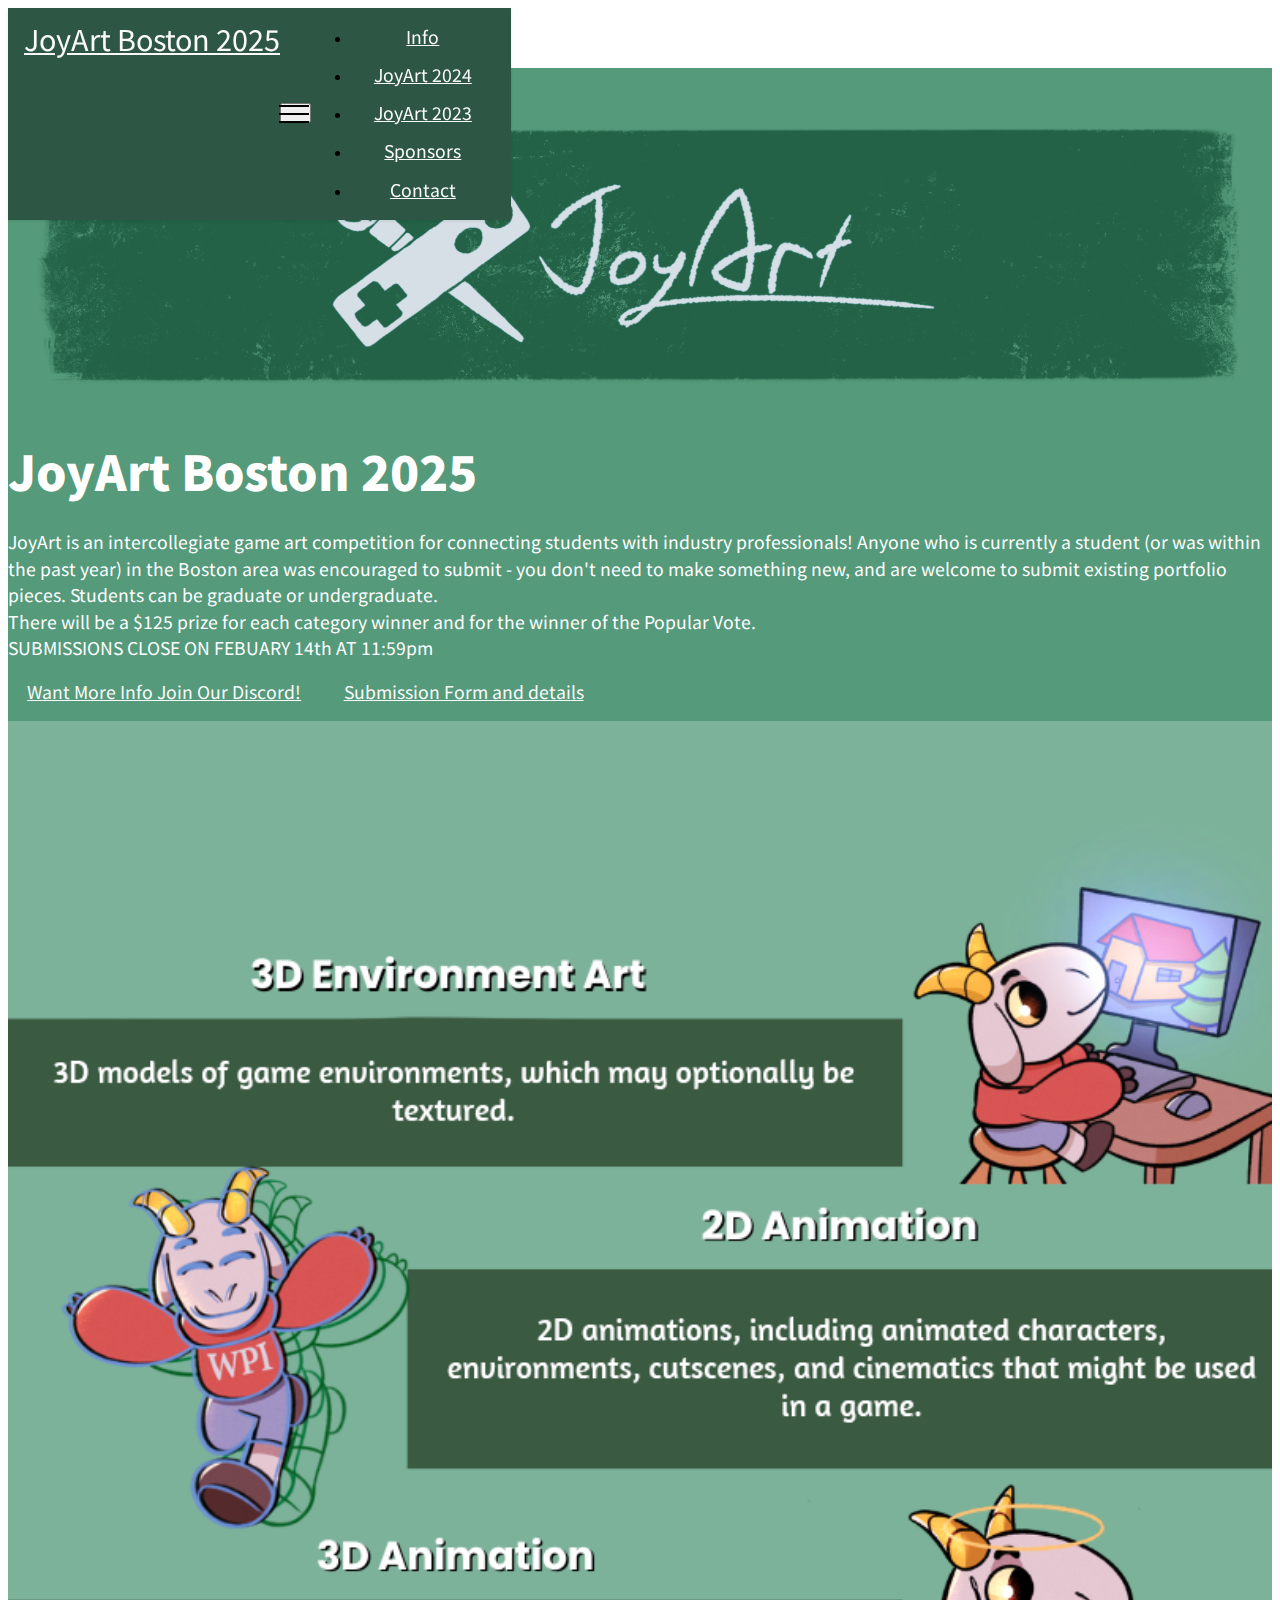
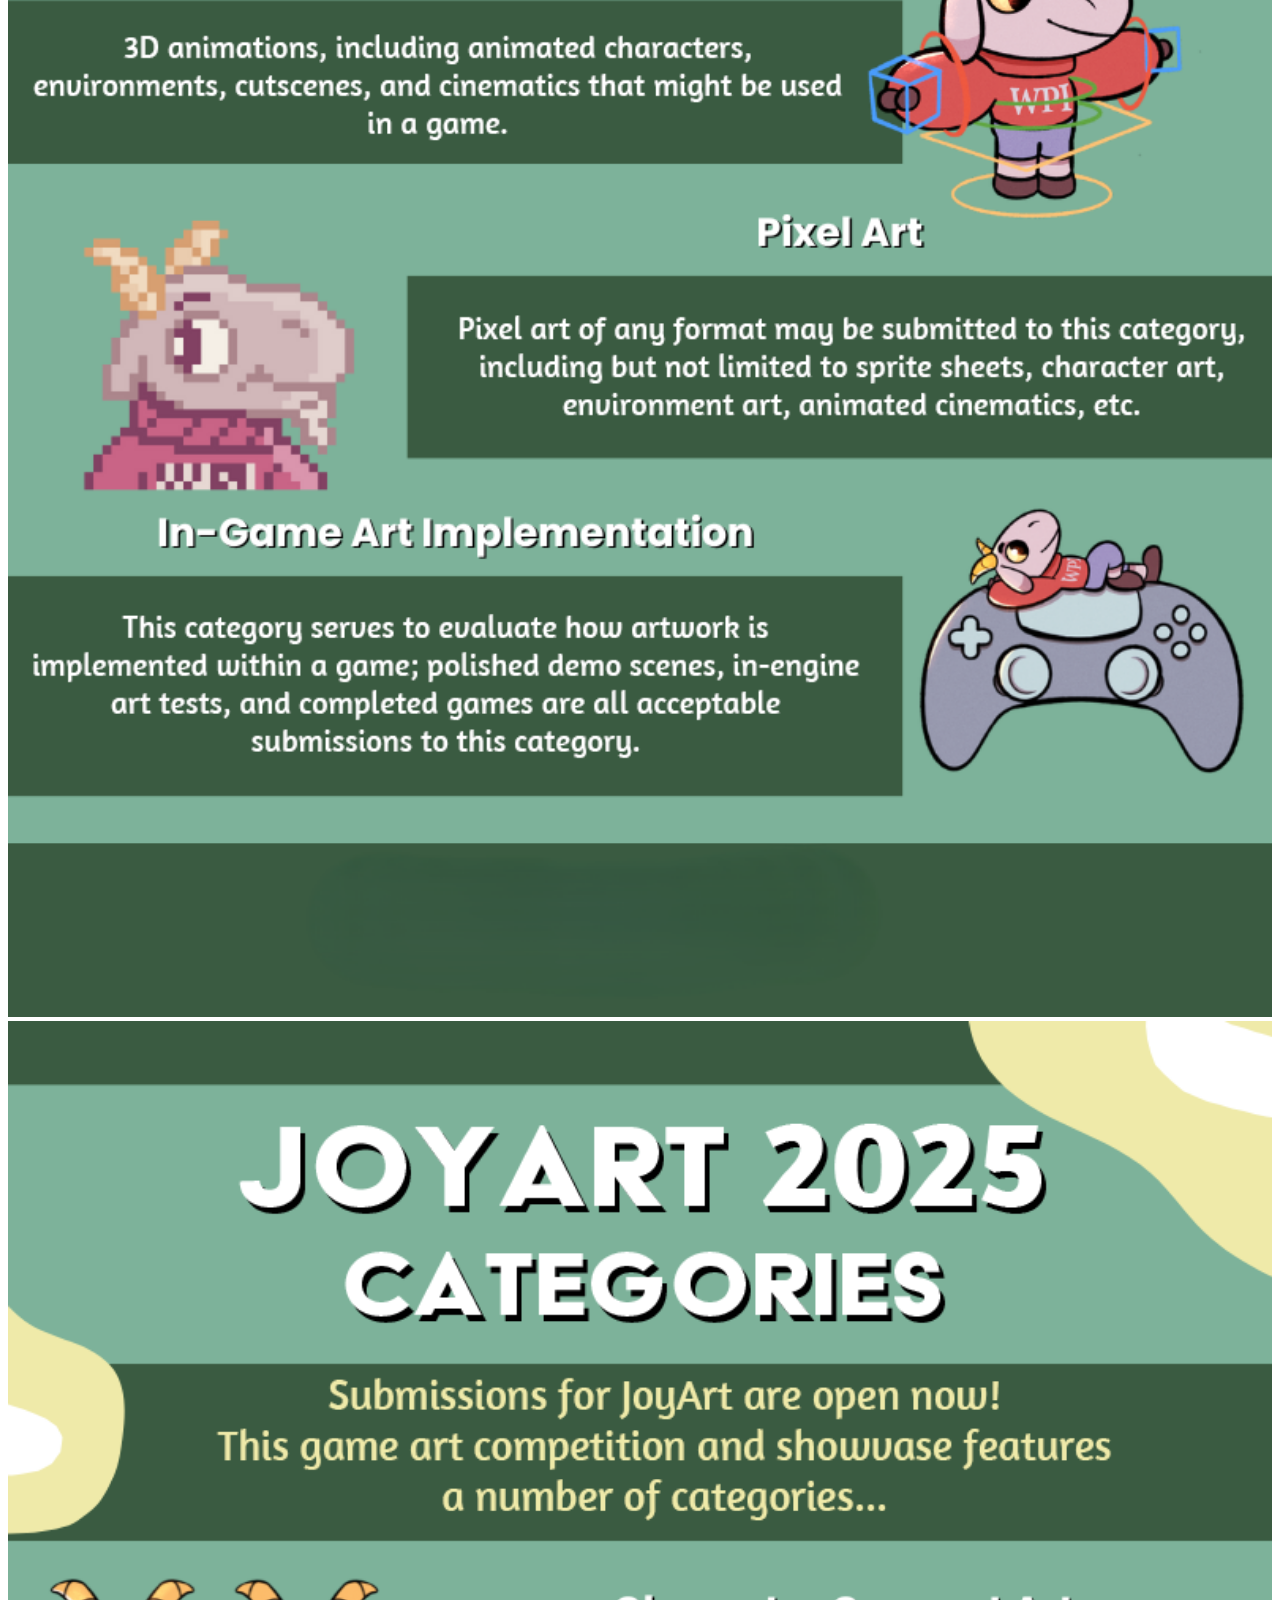
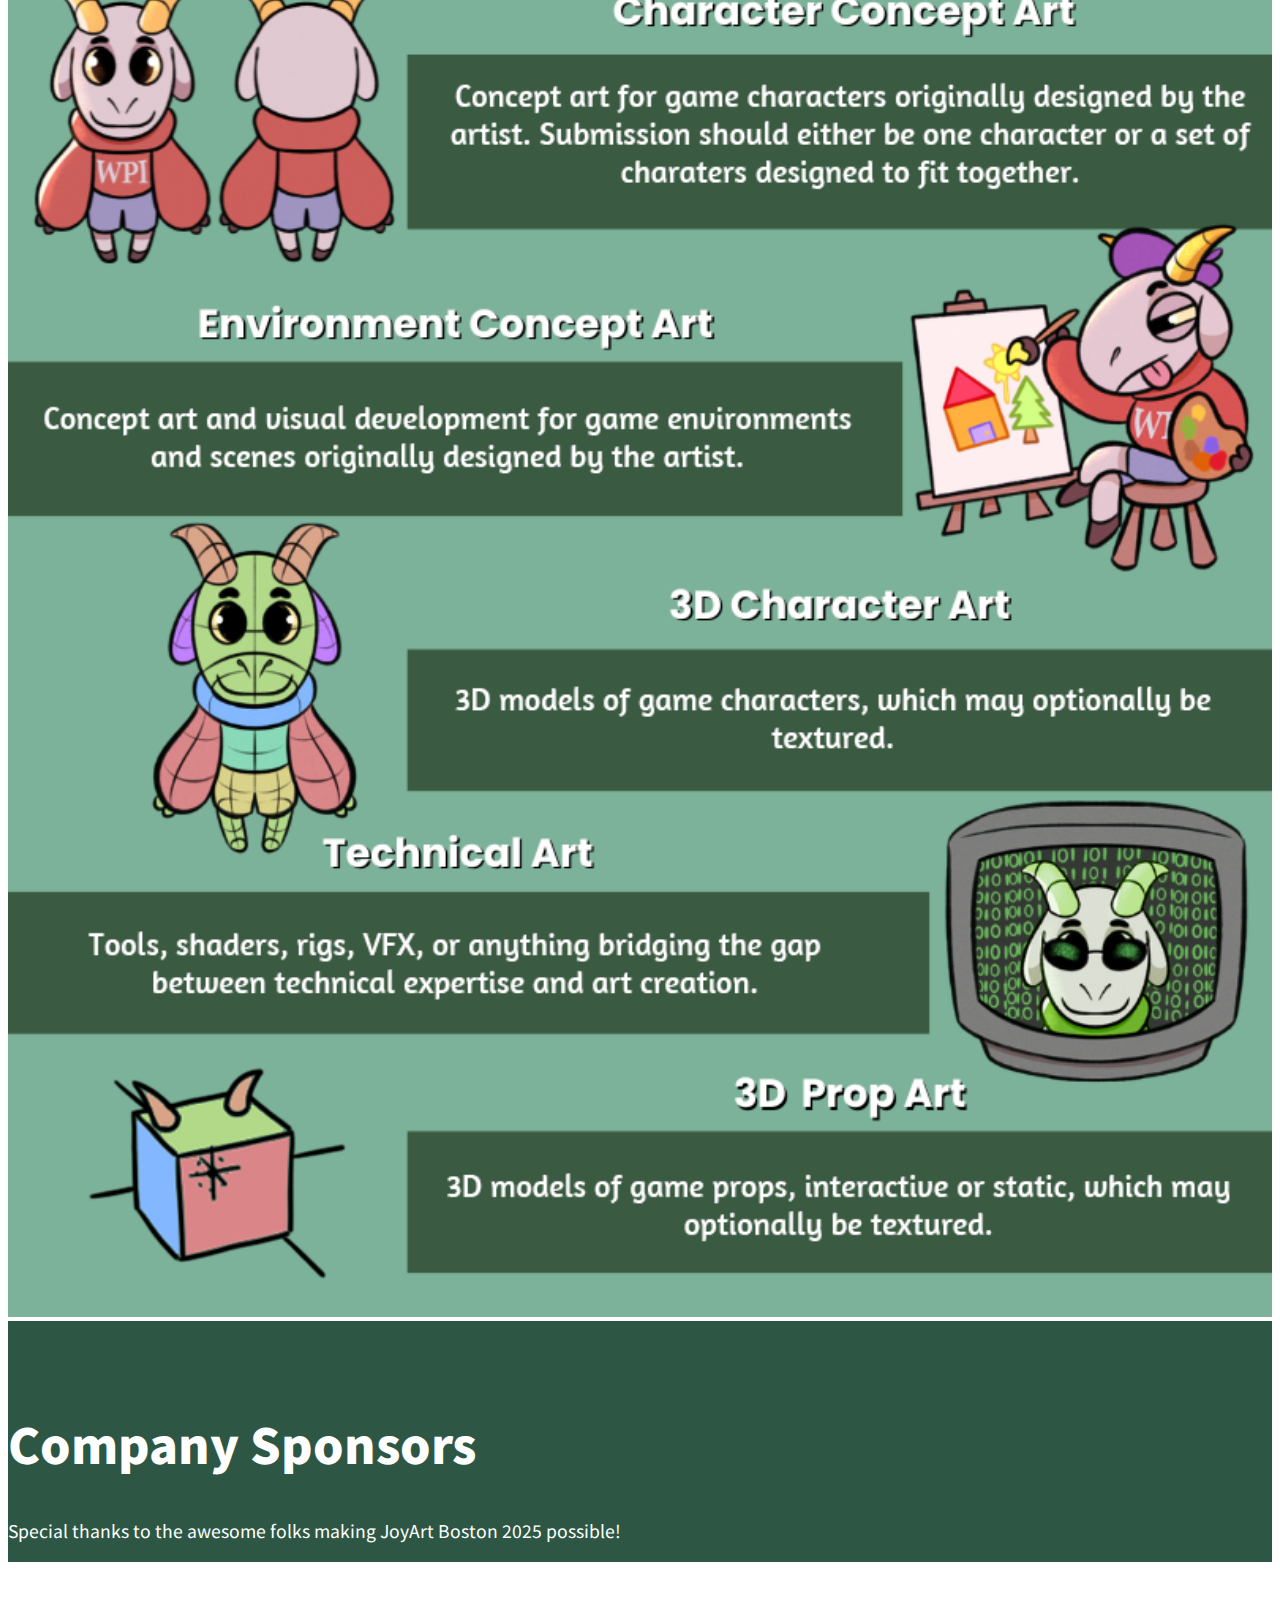
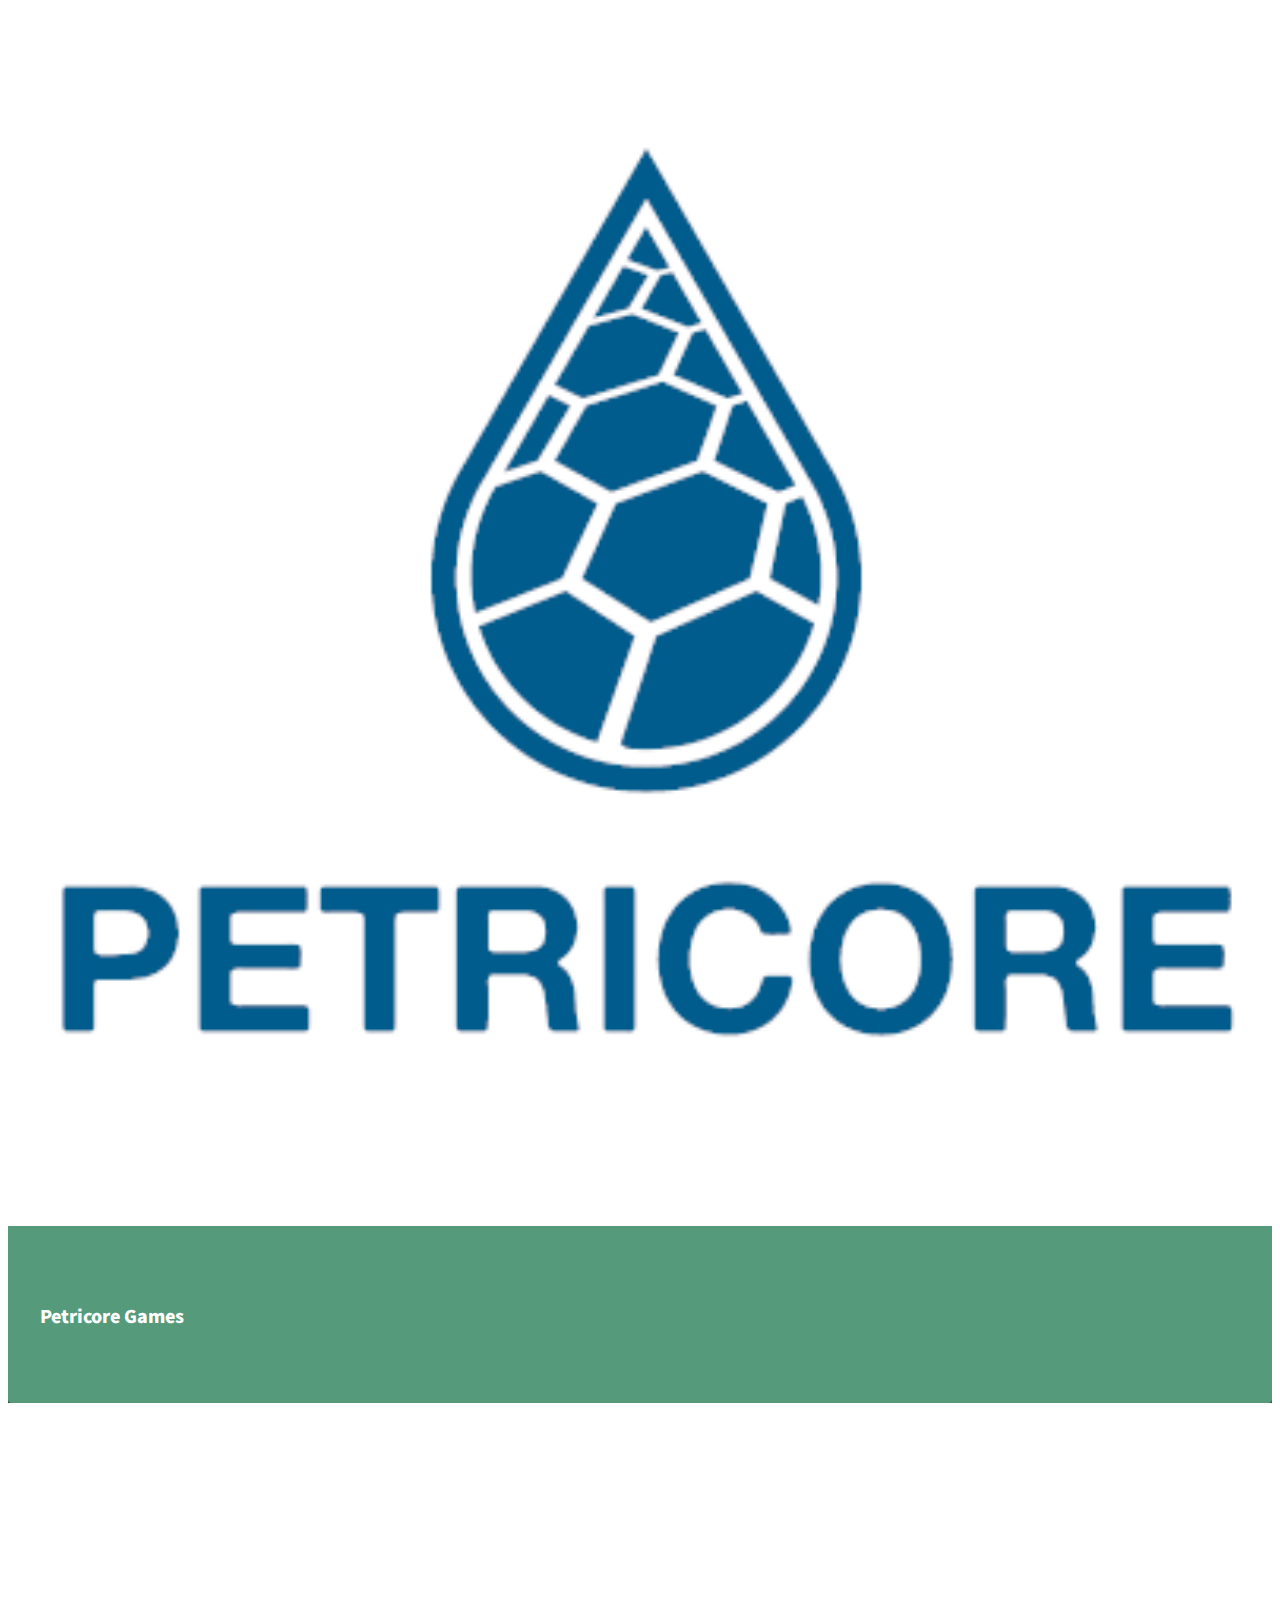
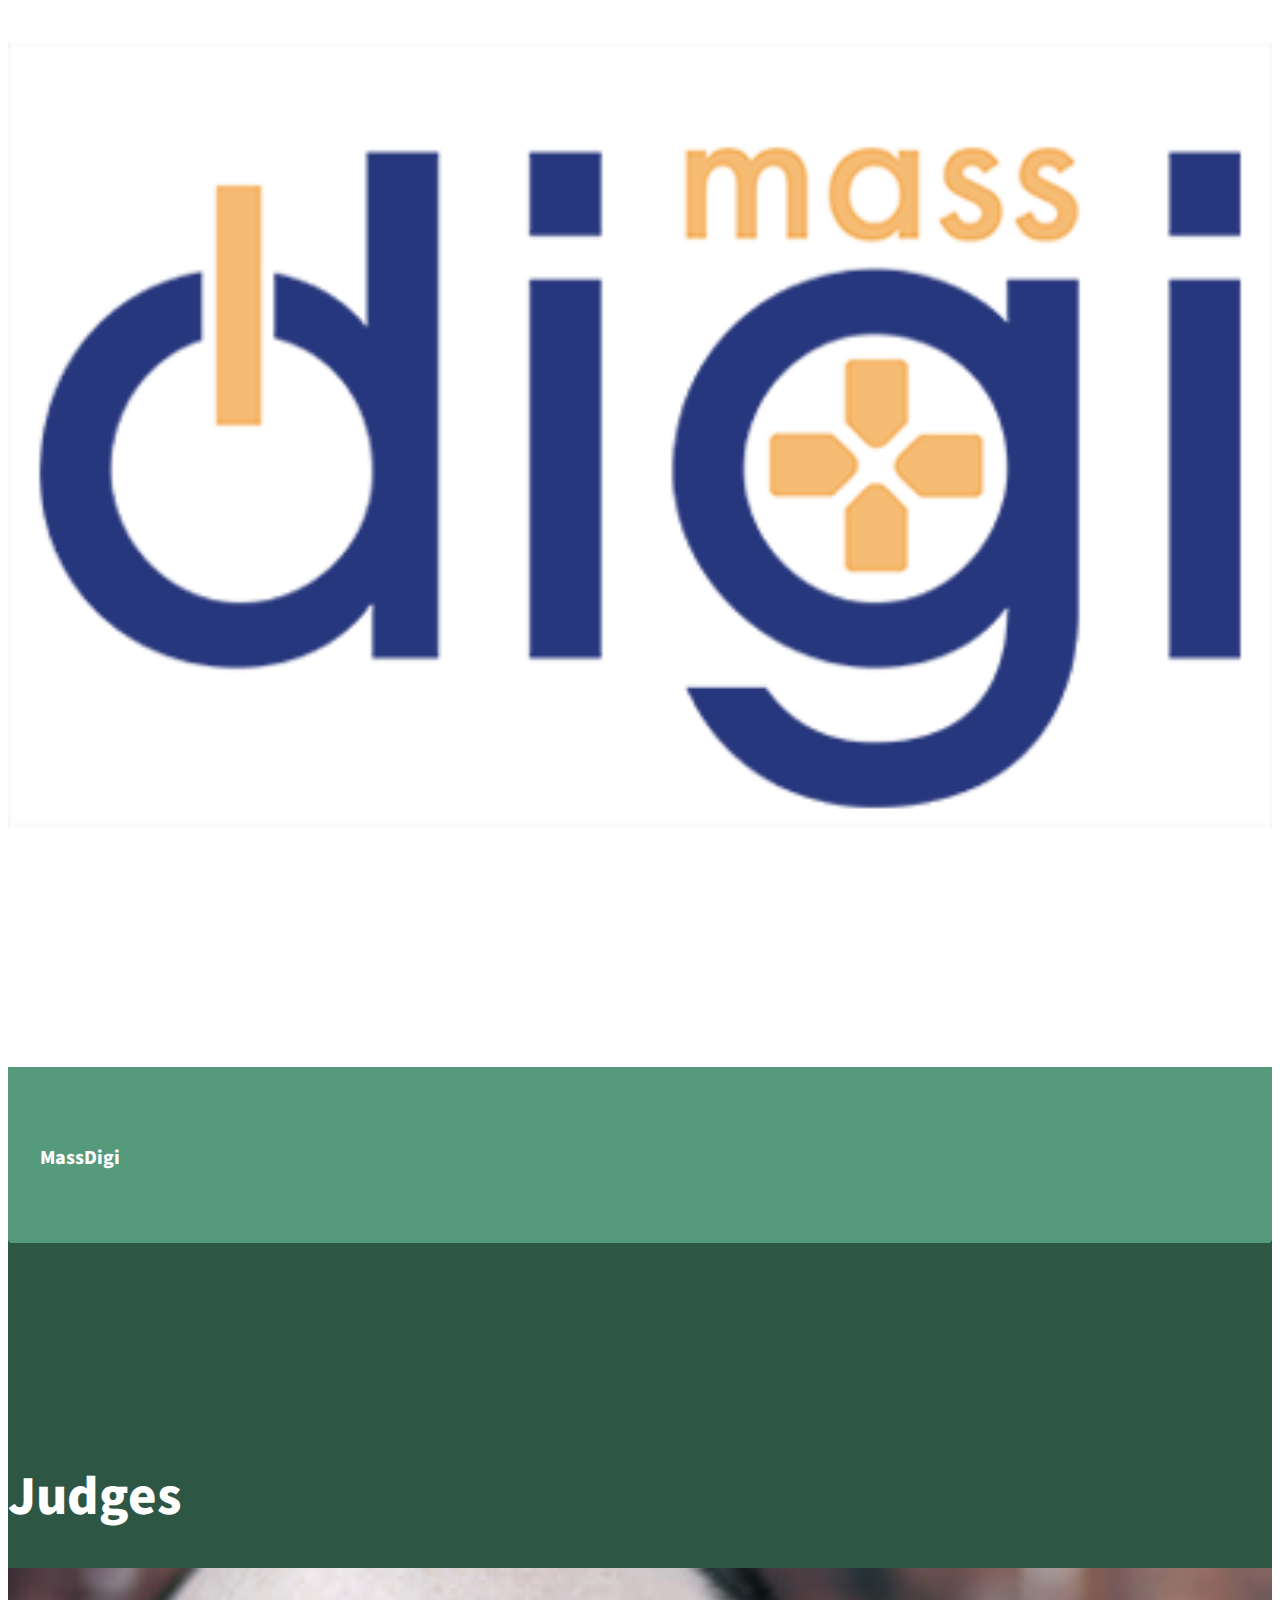
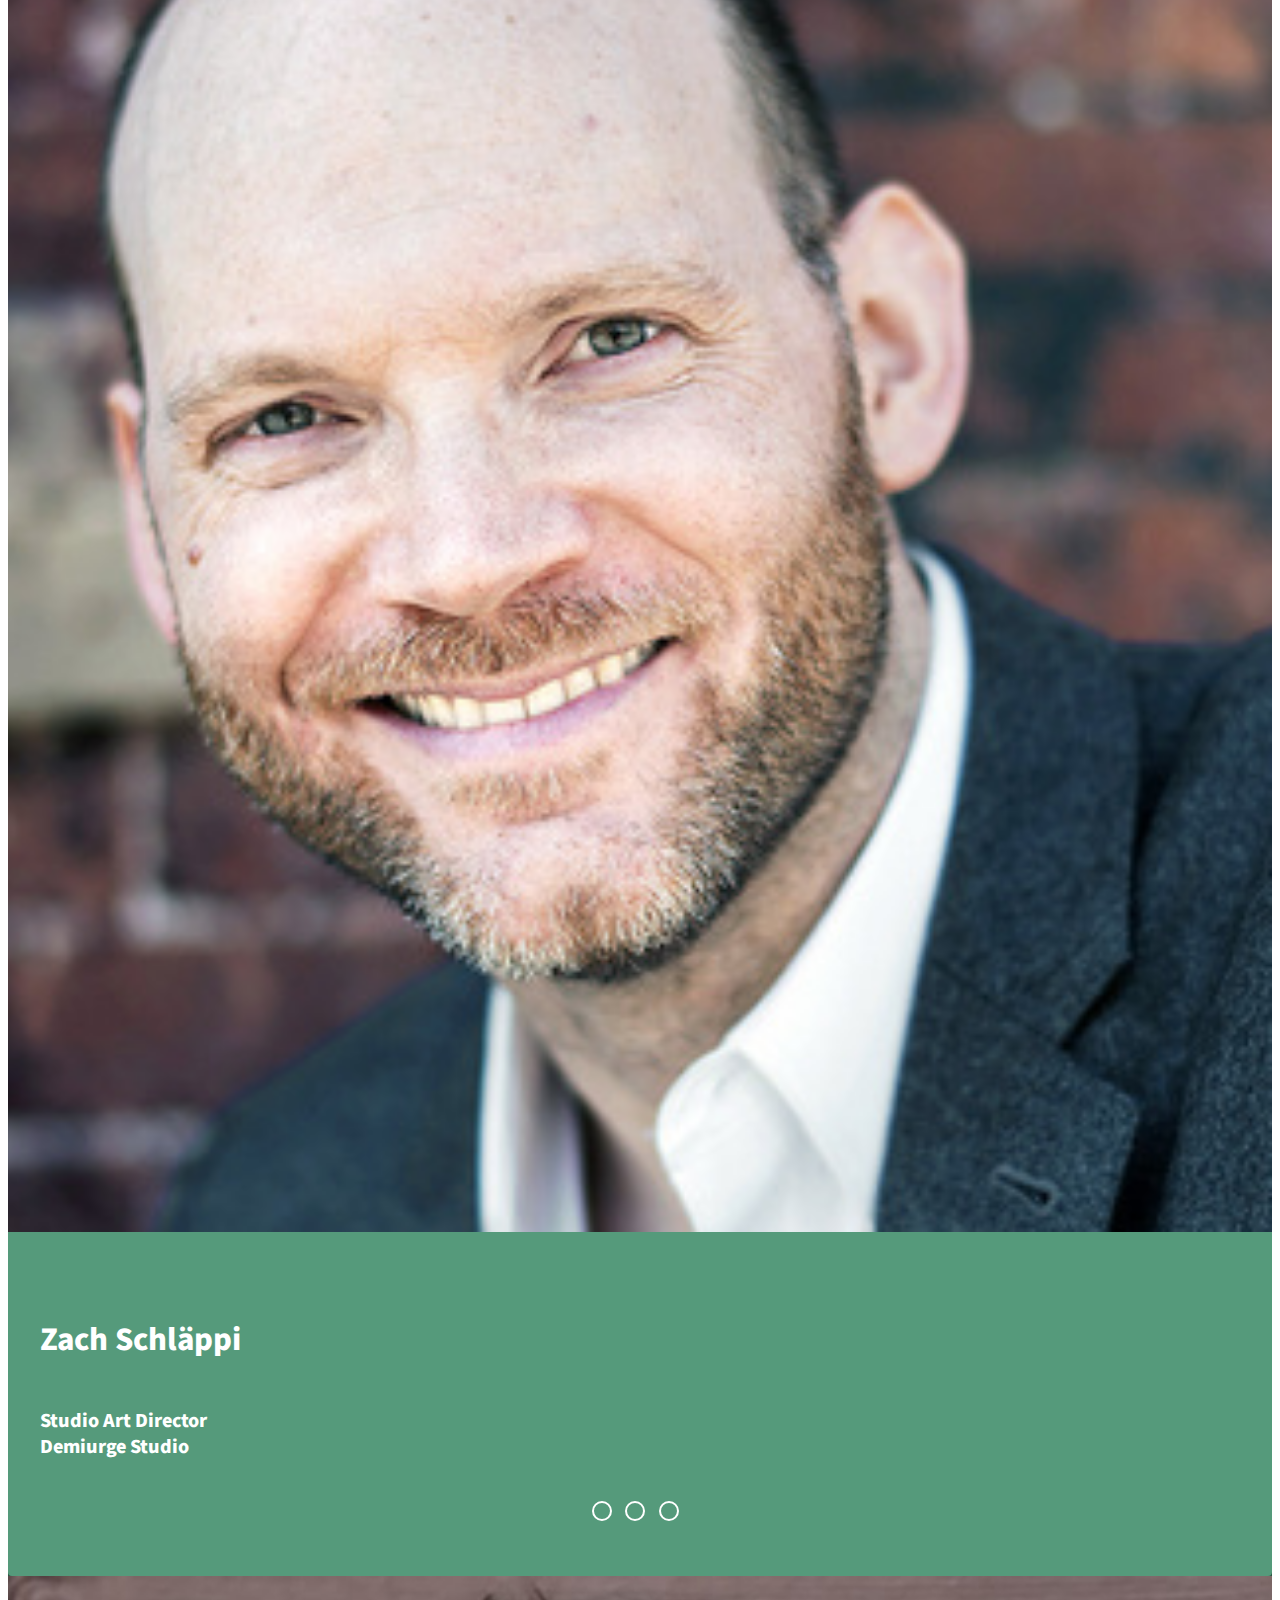
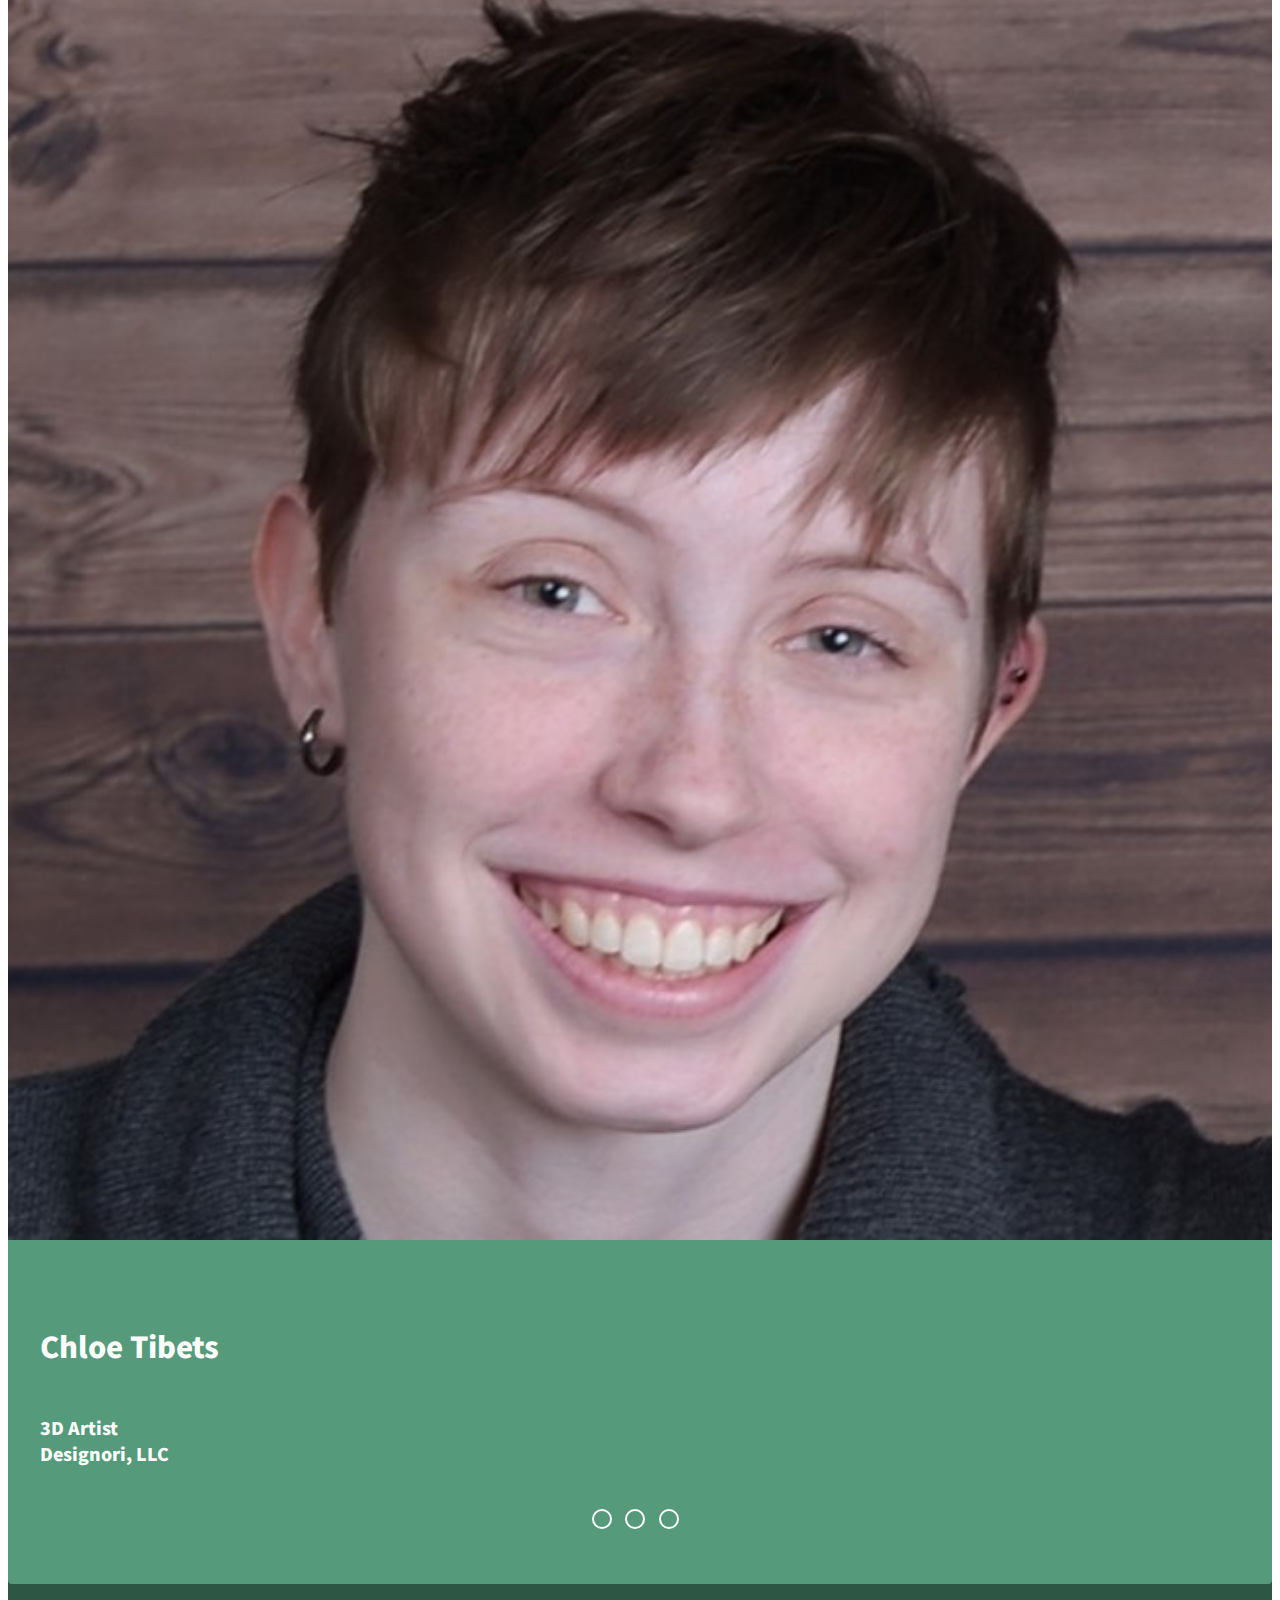
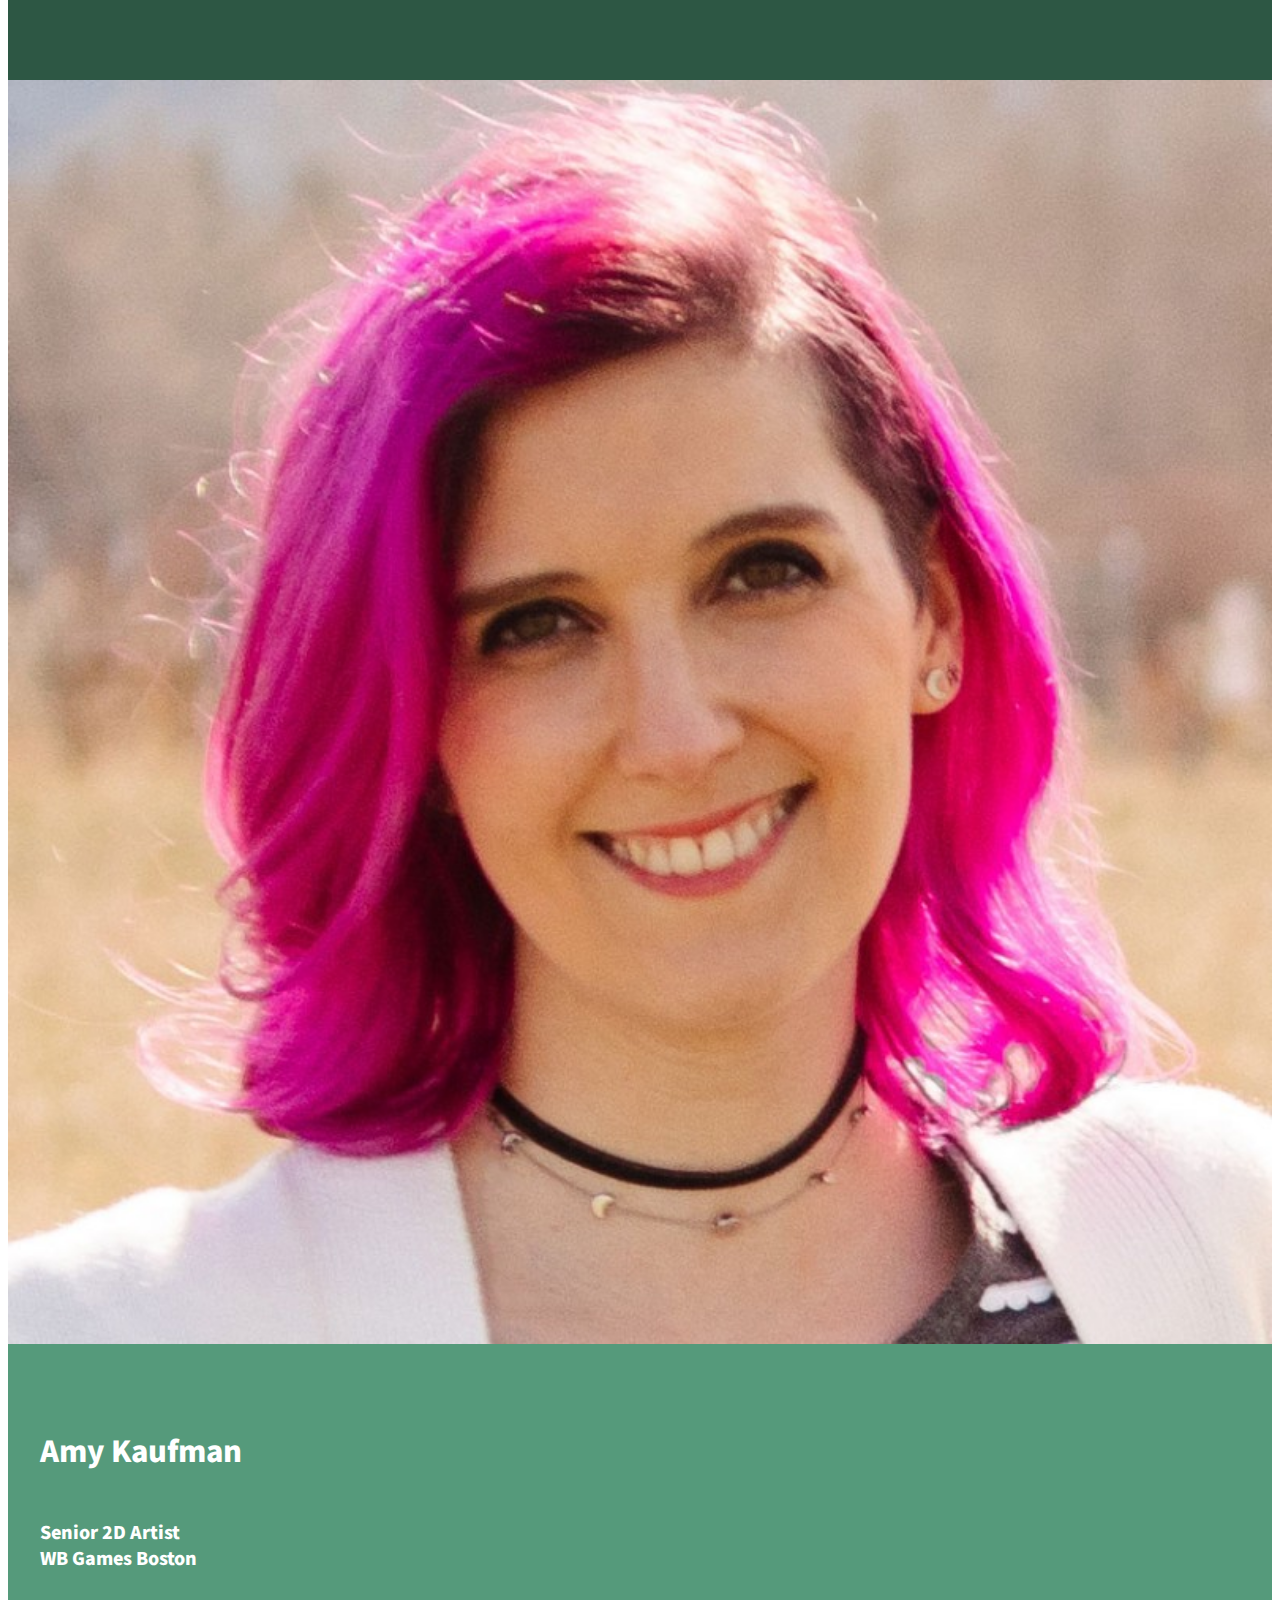
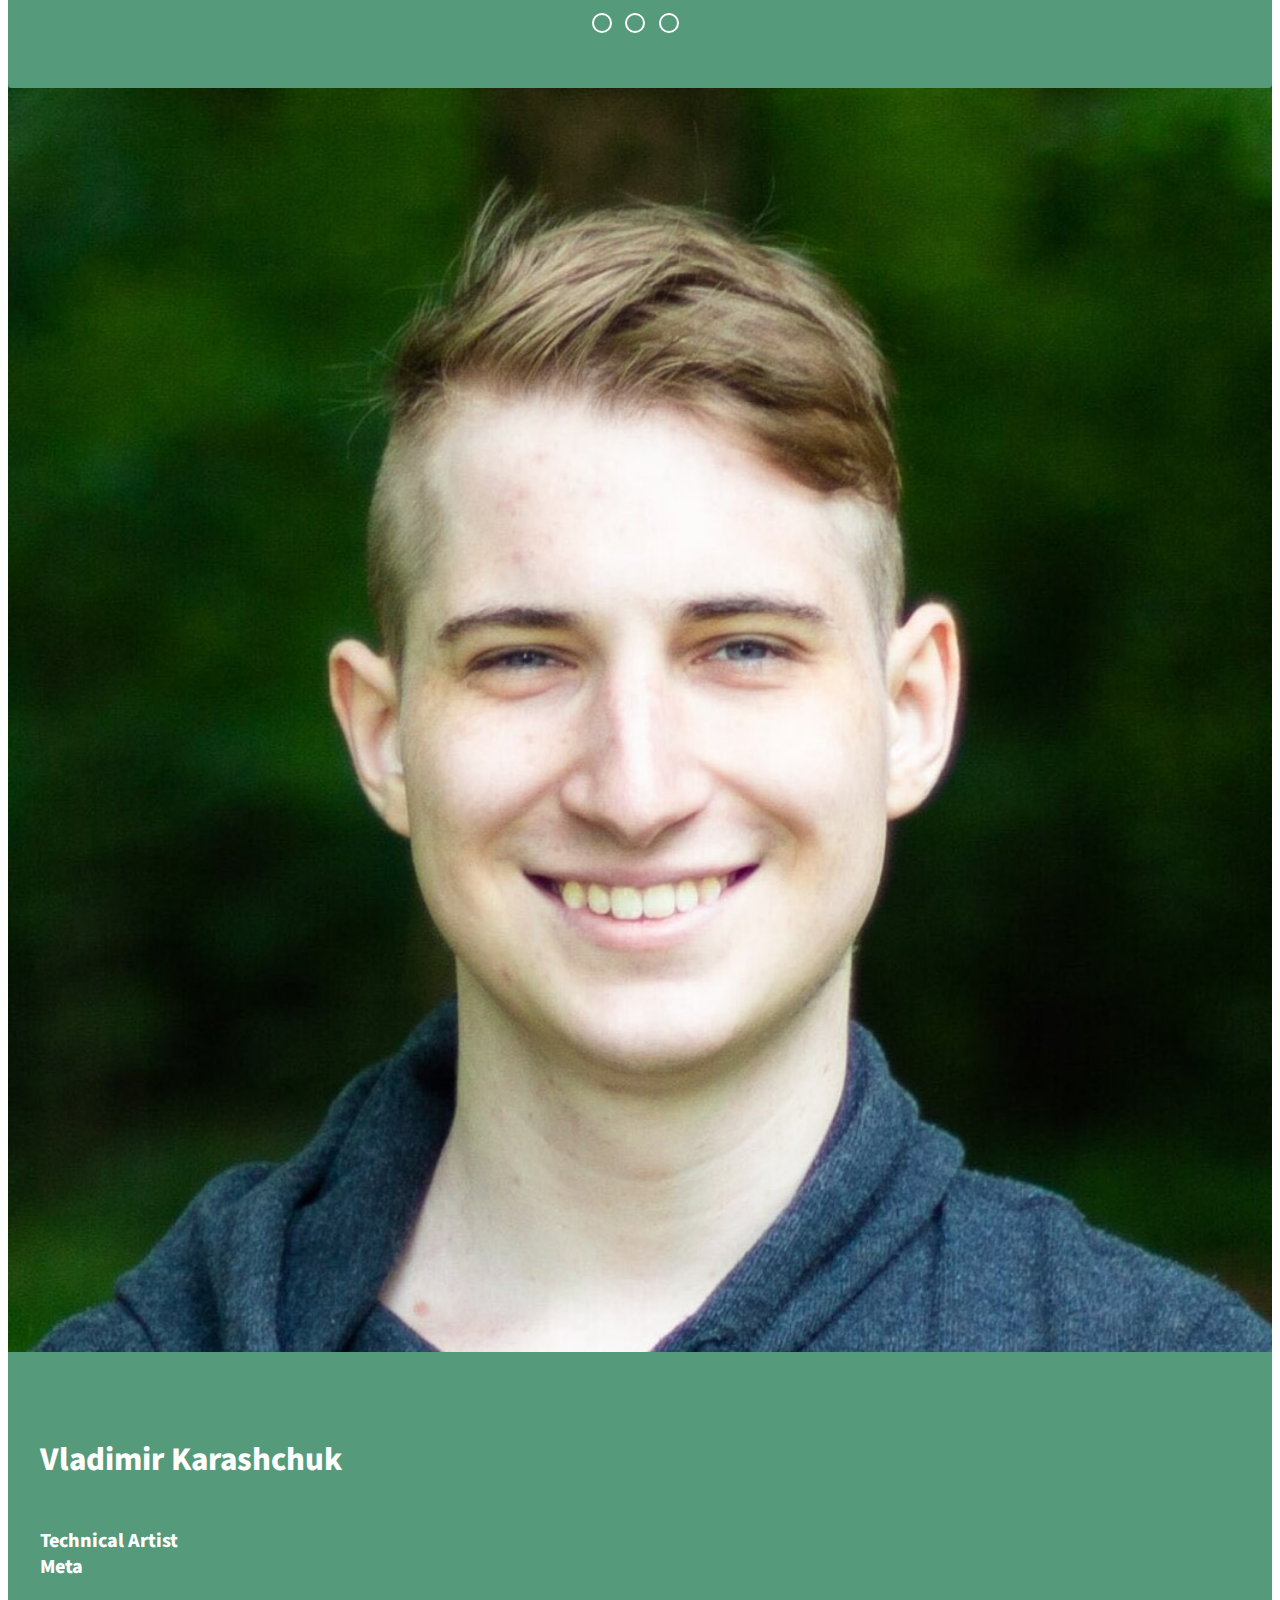
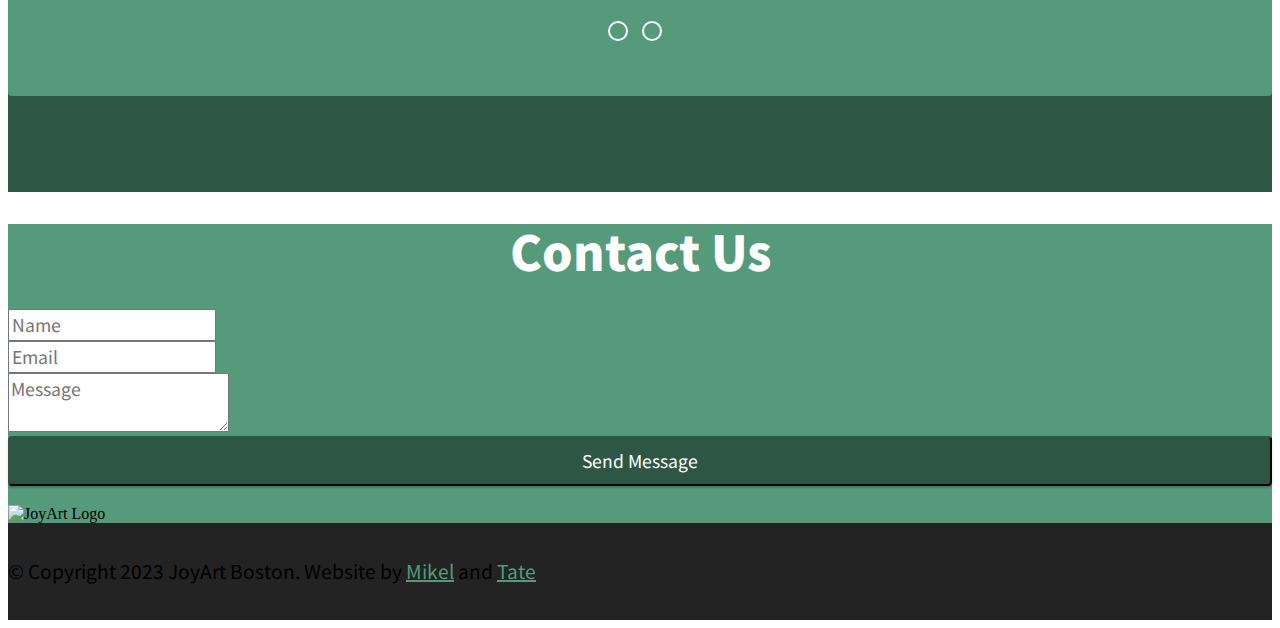
==== commit 0e3683c6: "updated cash prize" ====
--- a/index.html
+++ b/index.html
@@ -108,7 +108,7 @@
 					professionals! Anyone who is currently a student (or was within the past year) in the Boston
 					area was encouraged to submit - you don't need to make something new, and are welcome to submit
 					existing portfolio pieces. Students can be graduate or undergraduate.
-					<br/>There will be a $75 prize for each category winner and for the winner of the Popular Vote.
+					<br/>There will be a $125 prize for each category winner and for the winner of the Popular Vote.
 					<br/>SUBMISSIONS CLOSE ON FEBUARY 14th AT 11:59pm
 					</p>
 				<div class="mbr-section-btn mt-3">
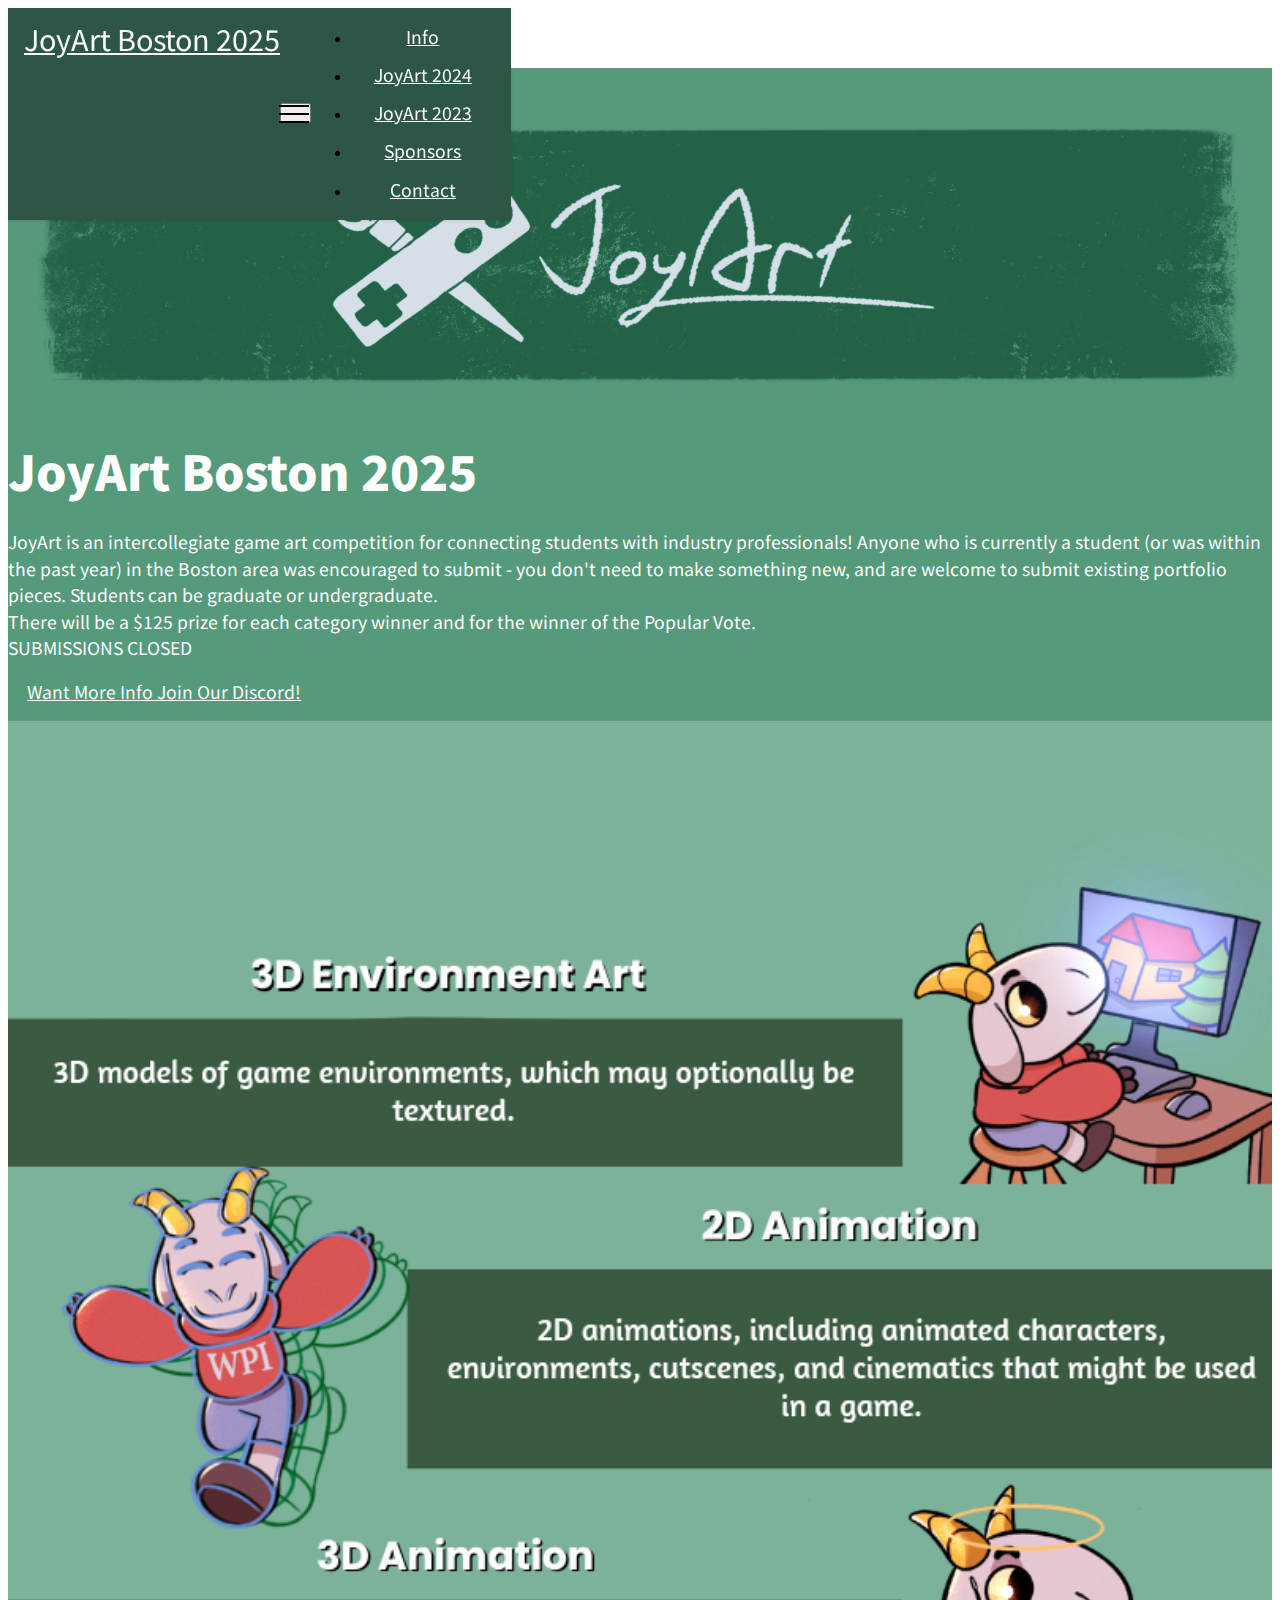
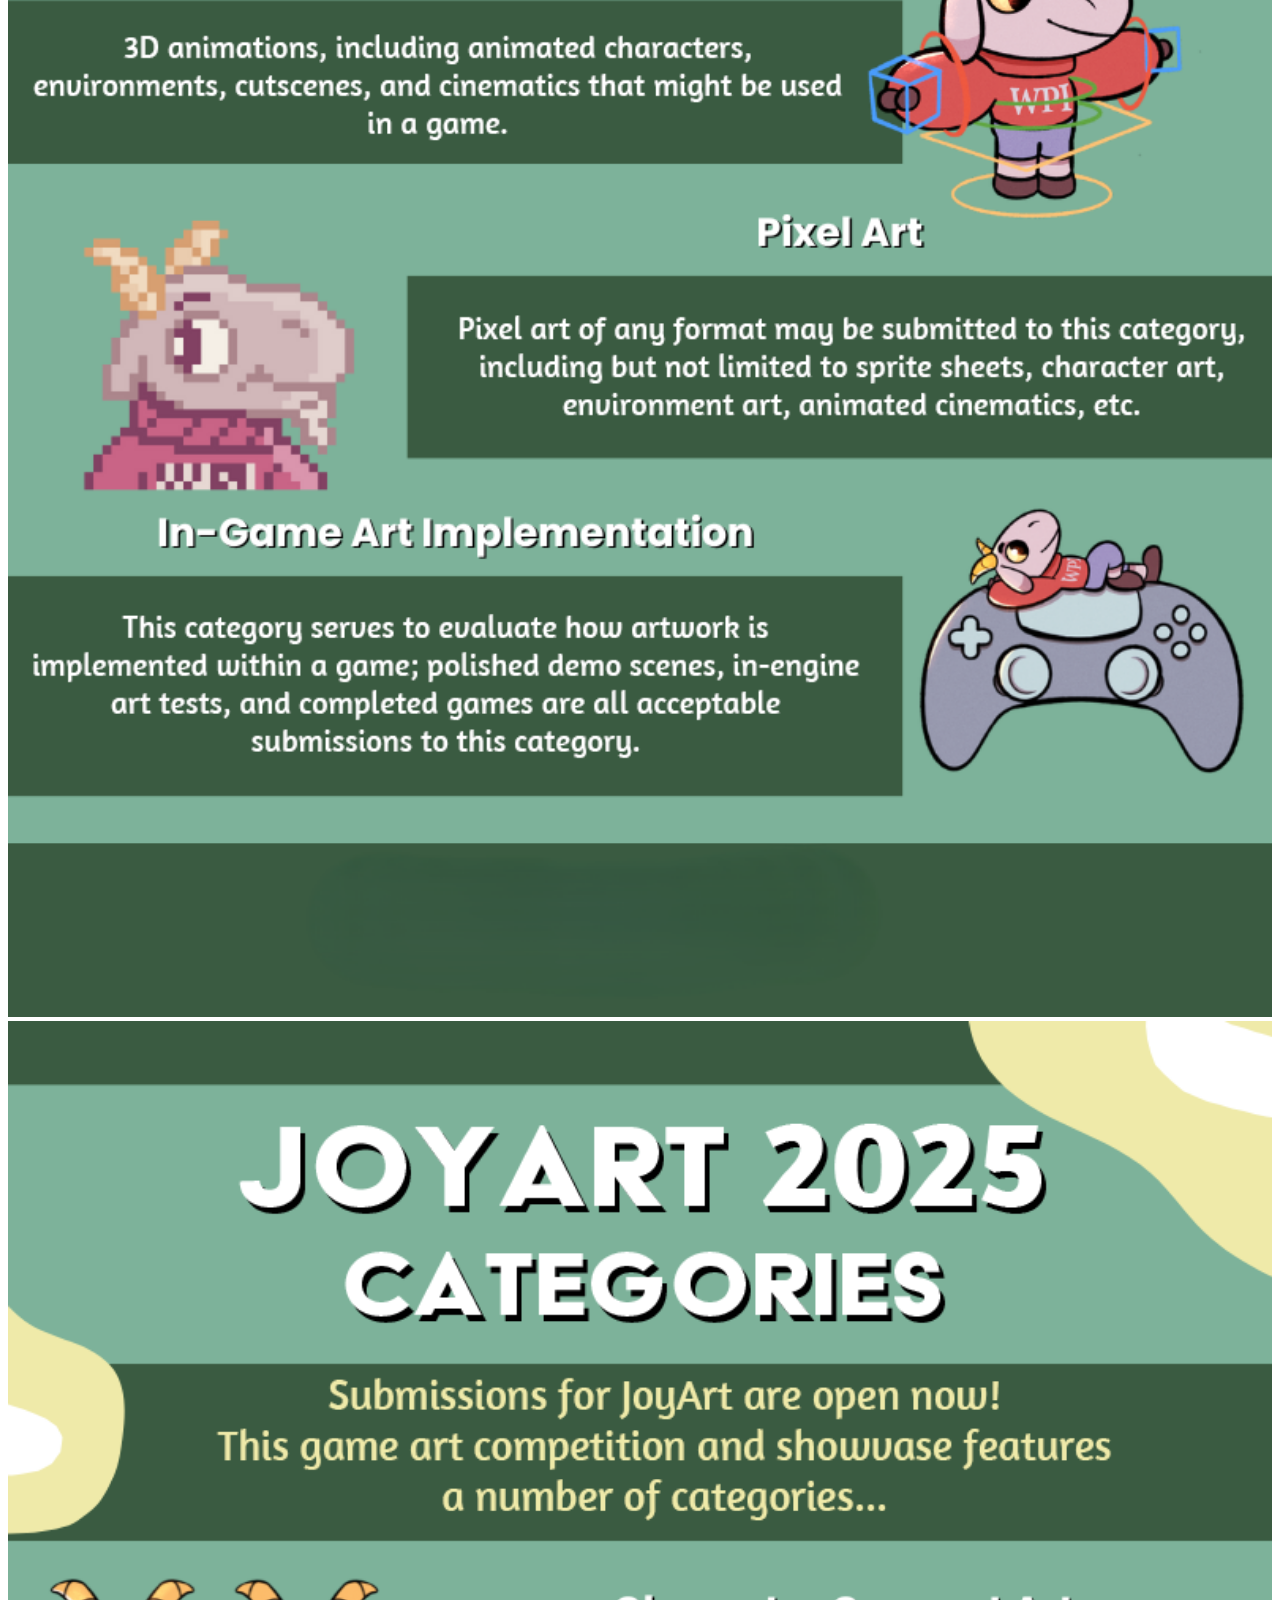
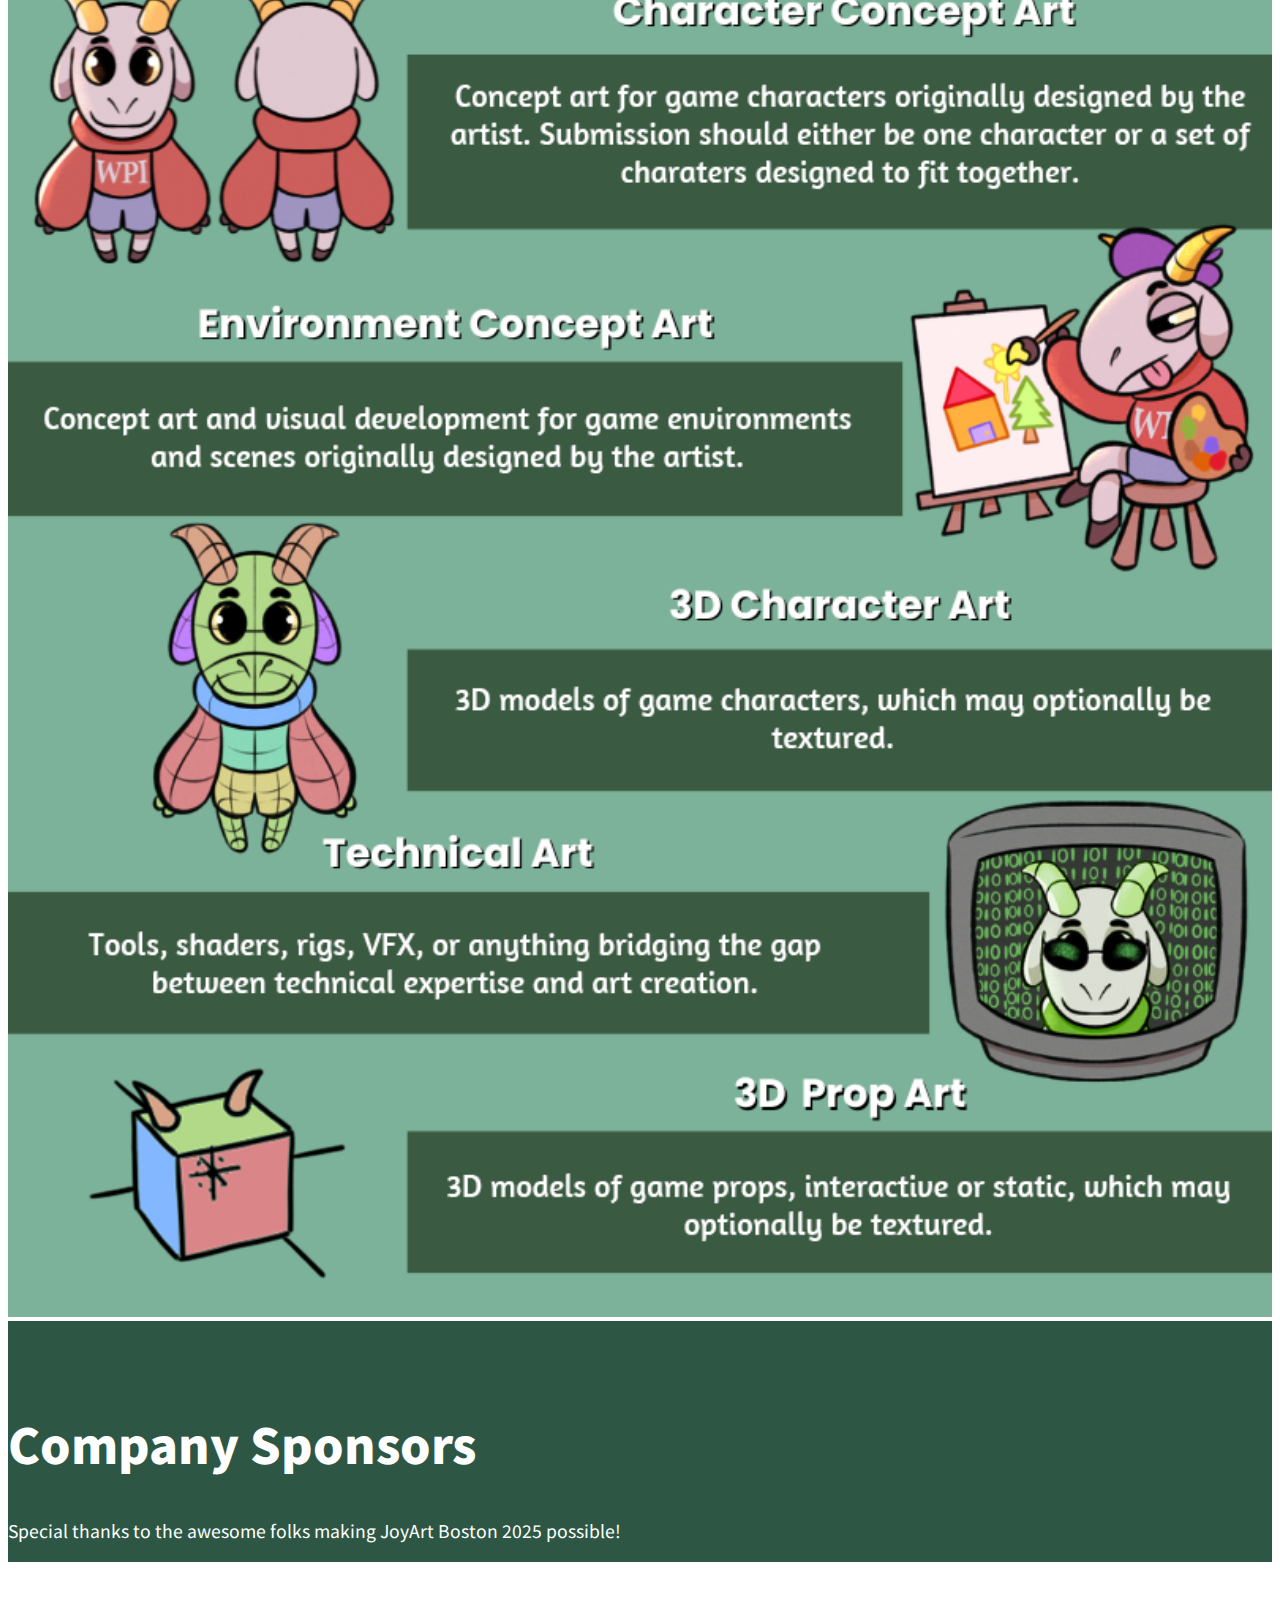
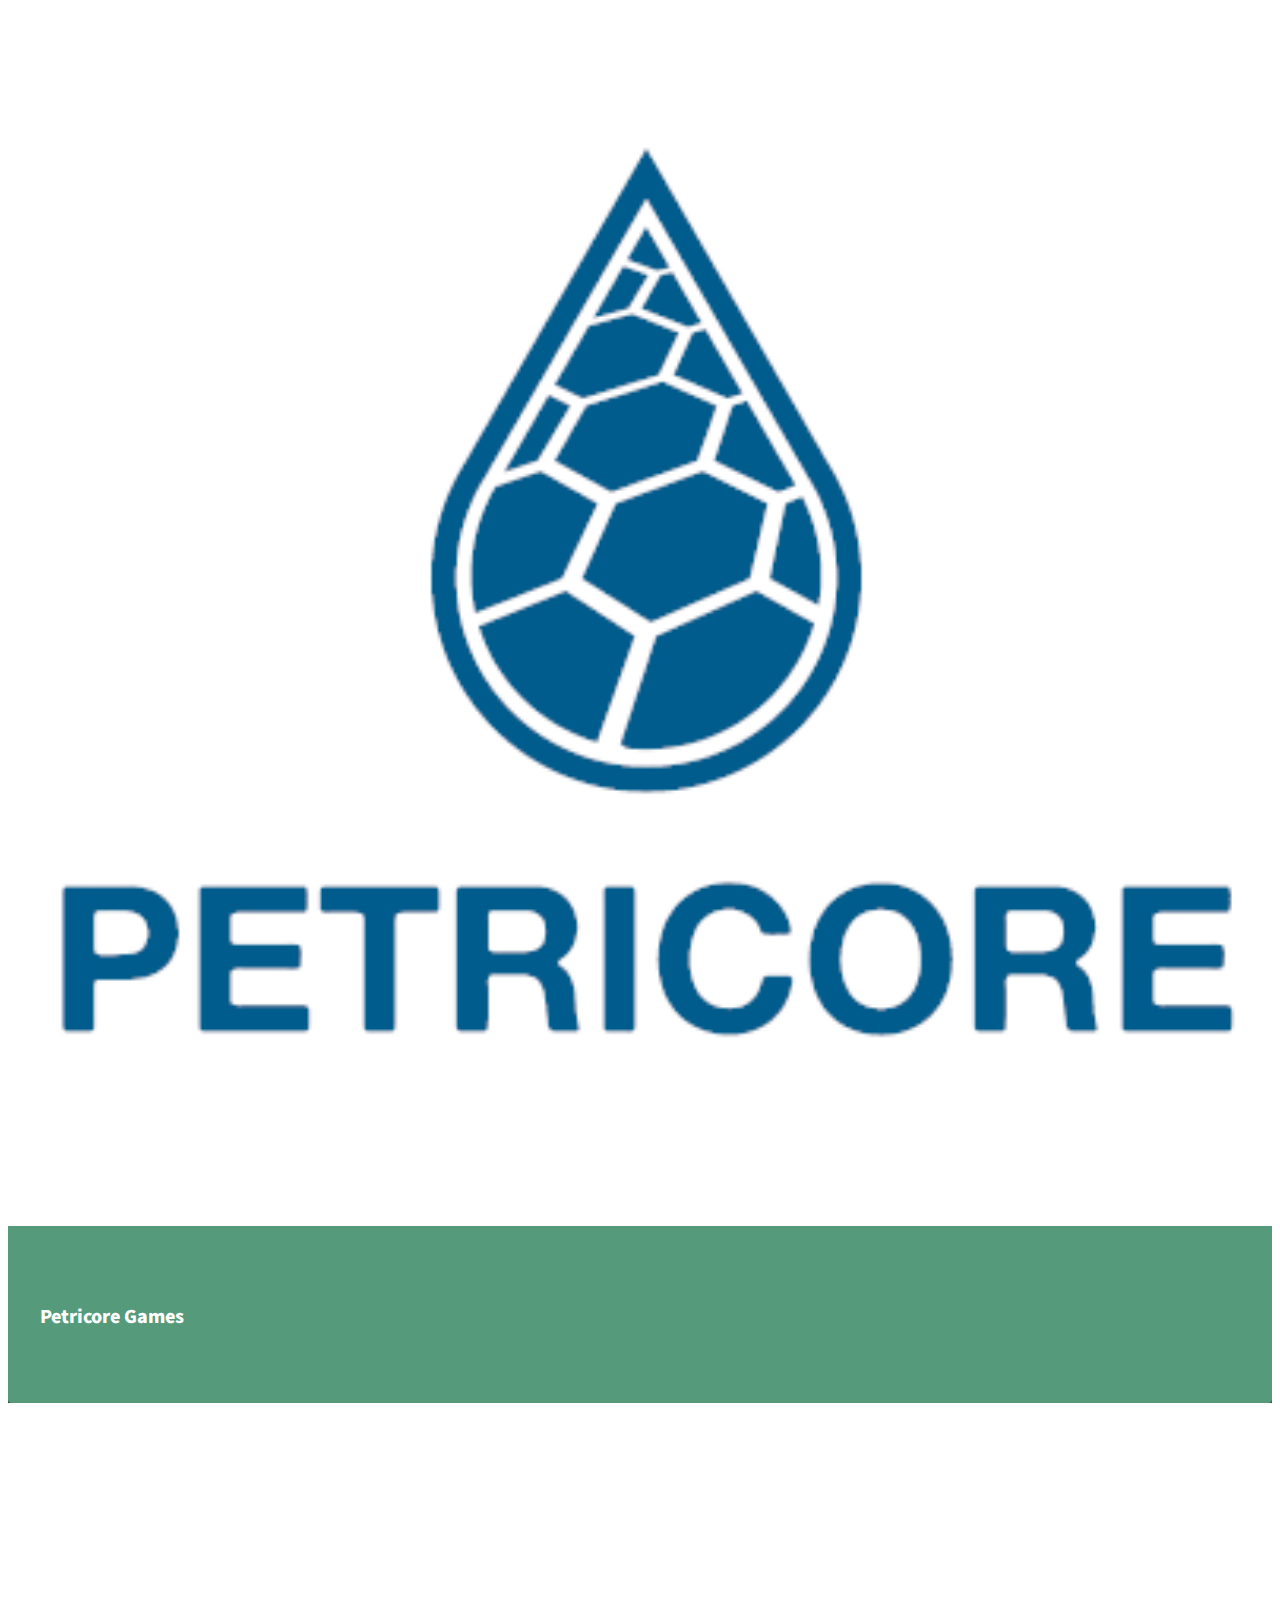
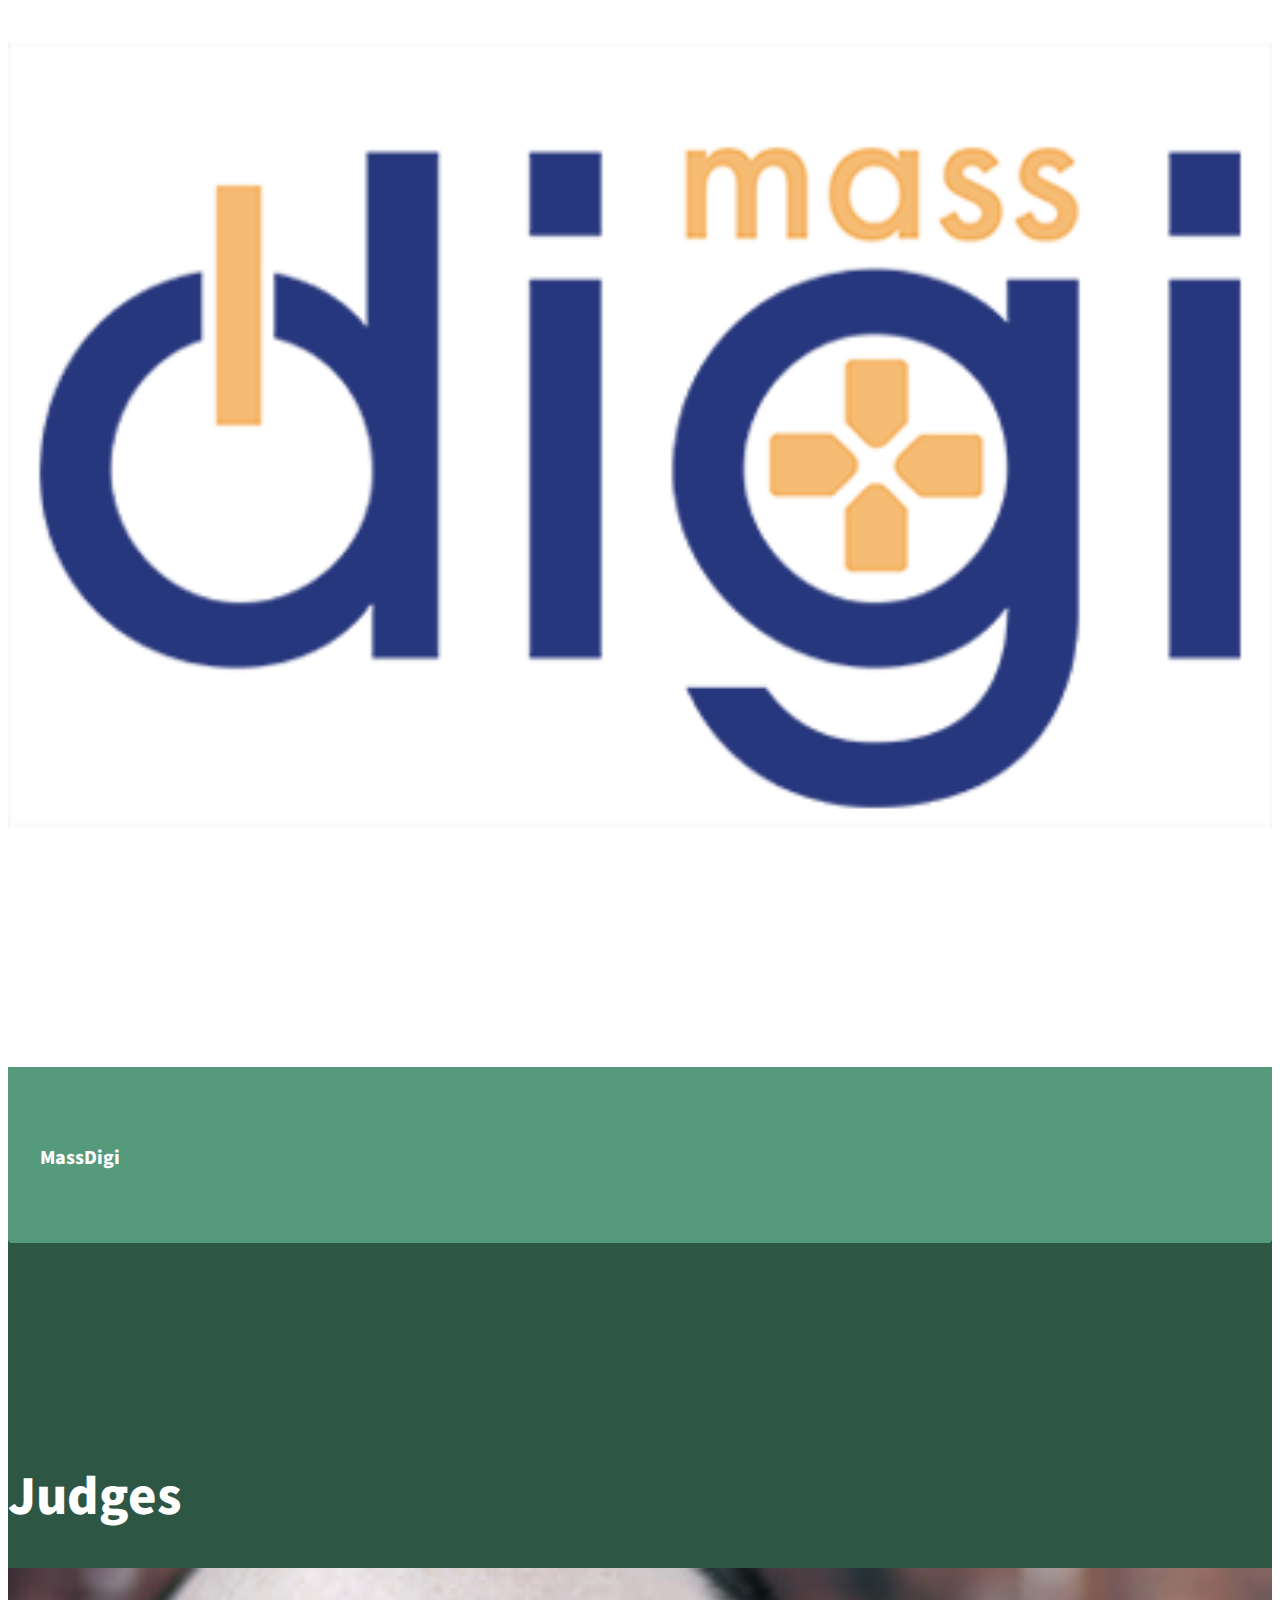
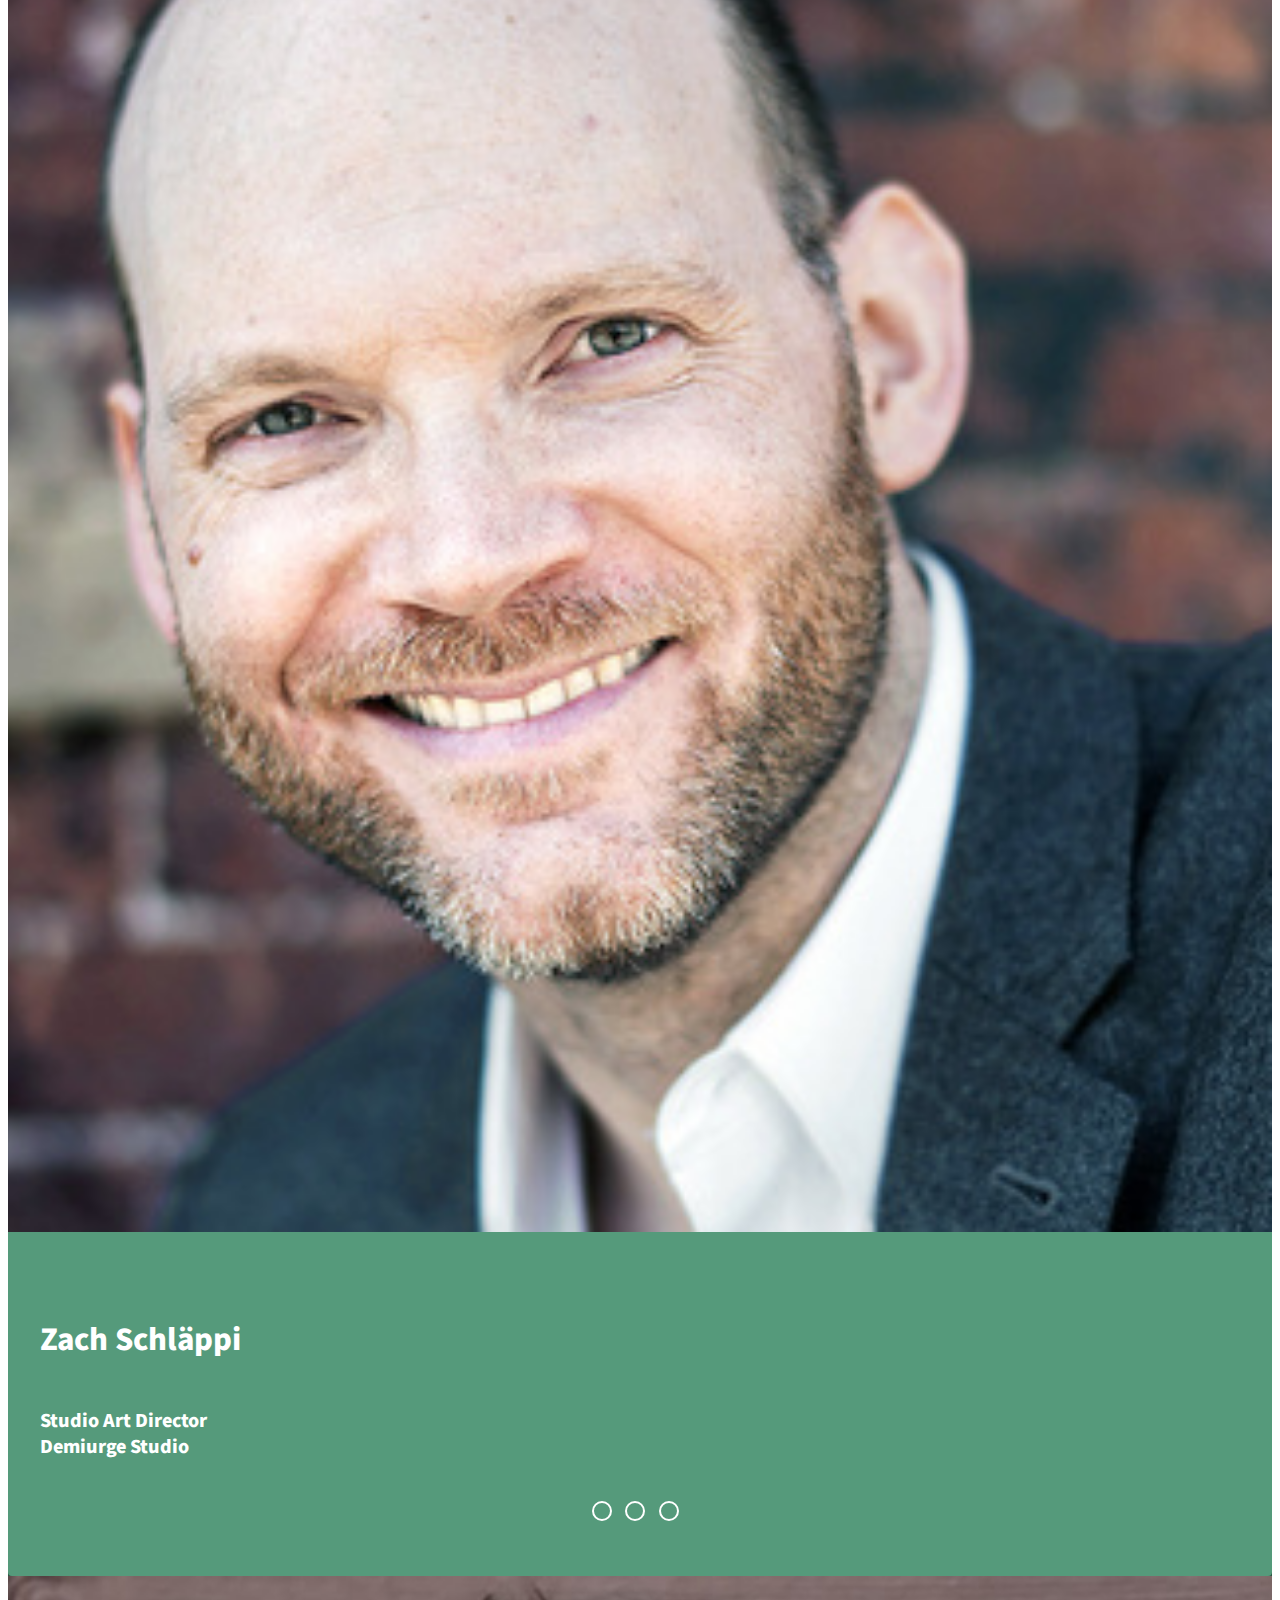
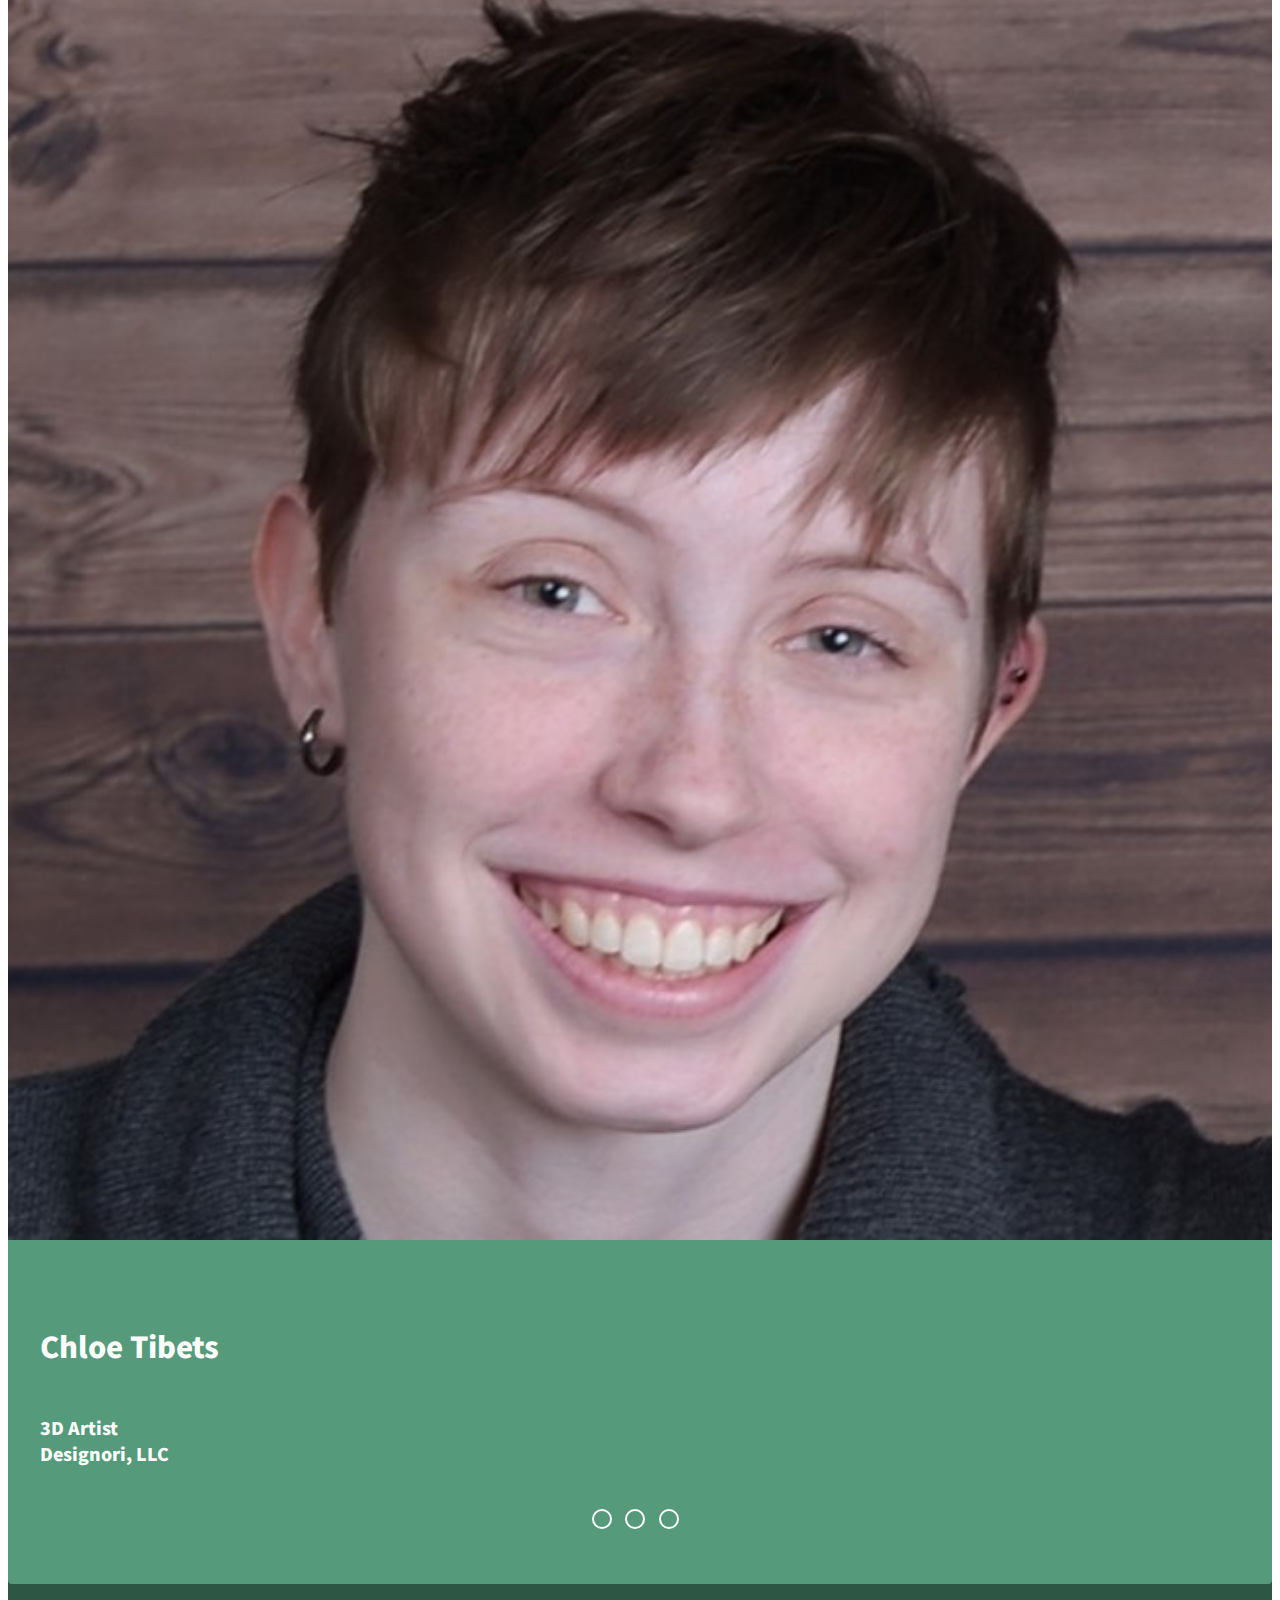
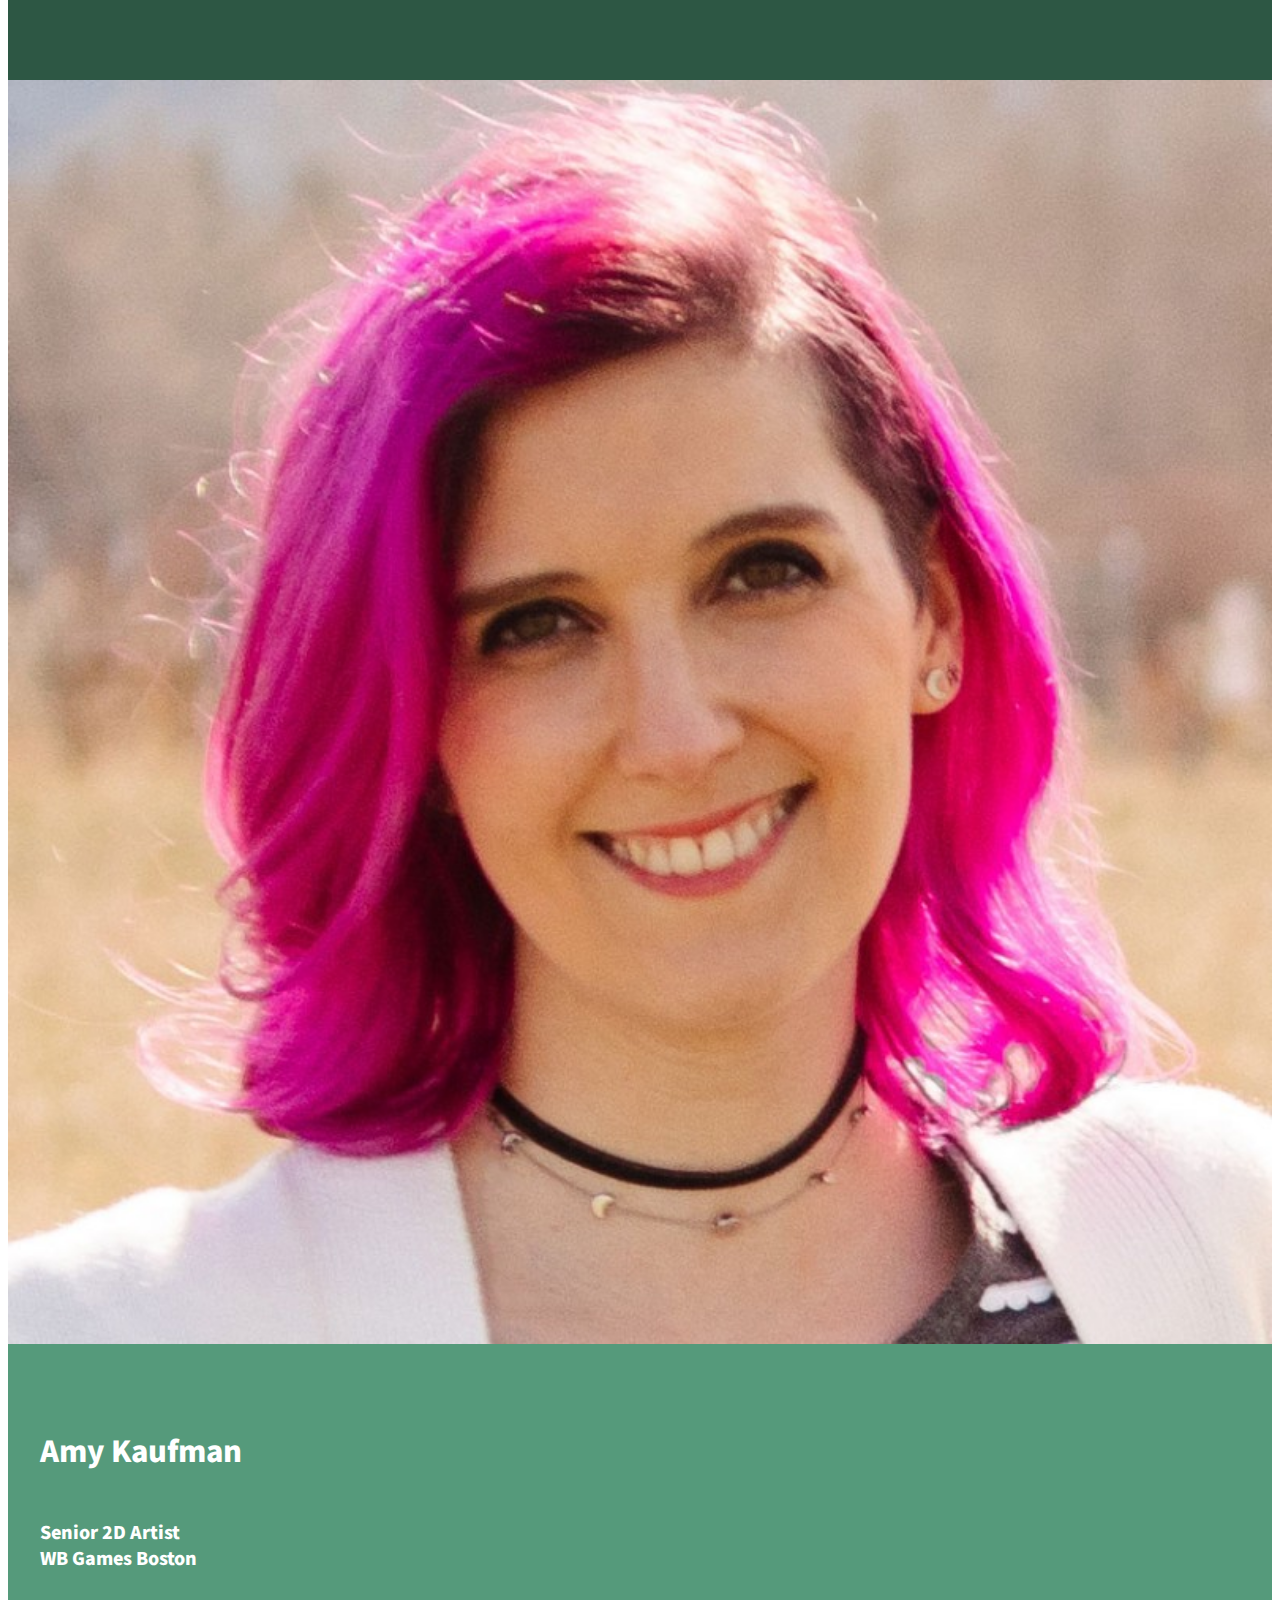
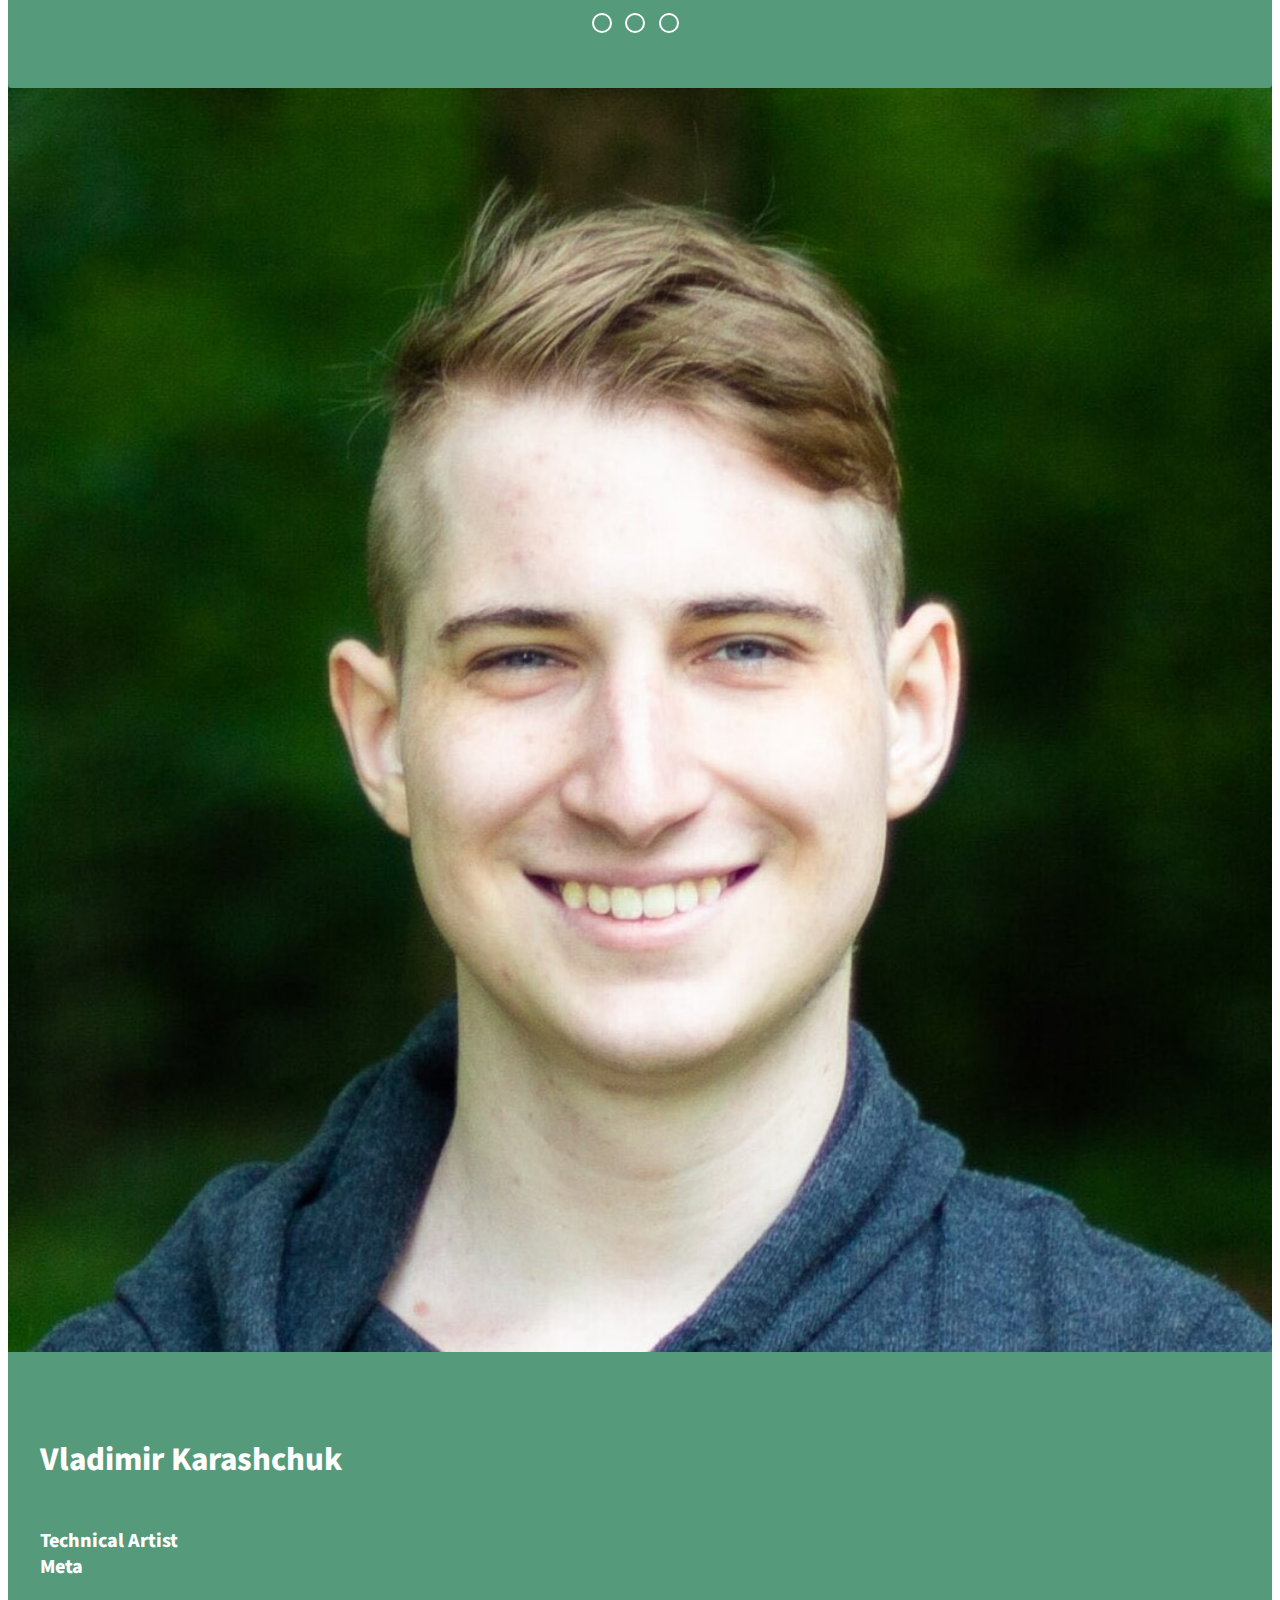
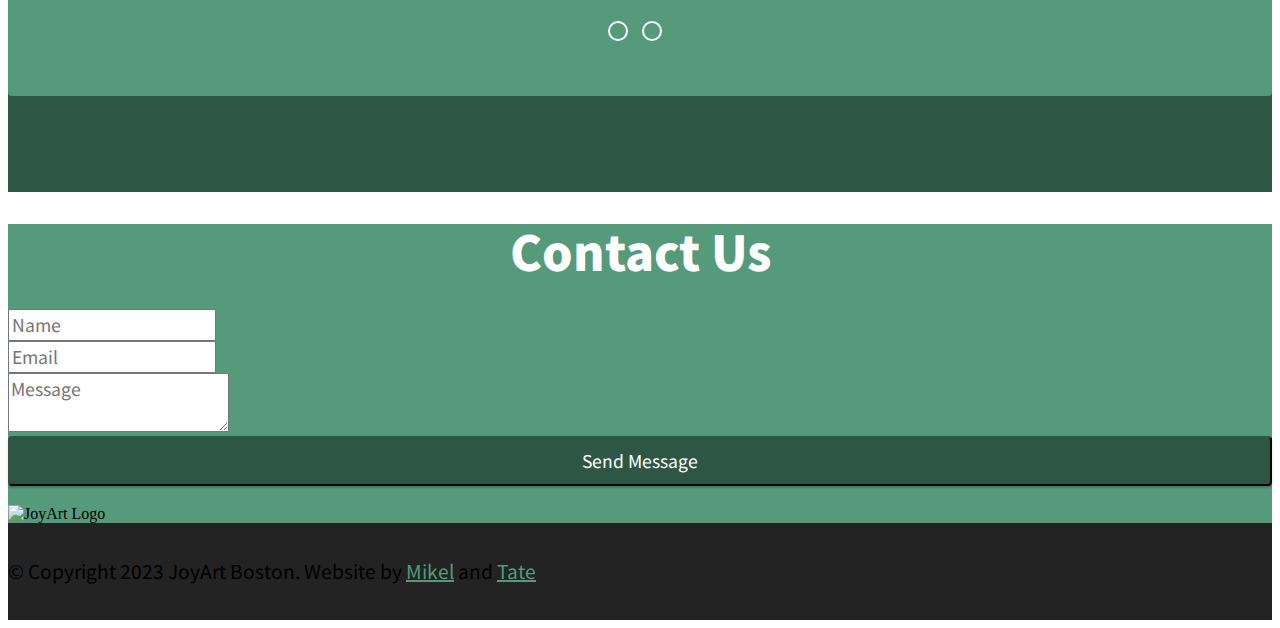
==== commit 2b5460f9: "Closed Submissions" ====
--- a/index.html
+++ b/index.html
@@ -109,7 +109,7 @@
 					area was encouraged to submit - you don't need to make something new, and are welcome to submit
 					existing portfolio pieces. Students can be graduate or undergraduate.
 					<br/>There will be a $125 prize for each category winner and for the winner of the Popular Vote.
-					<br/>SUBMISSIONS CLOSE ON FEBUARY 14th AT 11:59pm
+					<br/>SUBMISSIONS CLOSED
 					</p>
 				<div class="mbr-section-btn mt-3">
 					<!--<a class="btn btn-white-outline display-4"
@@ -120,7 +120,7 @@
 					   href="https://joyart-2024.devpost.com/project-gallery"
 					   target="_blank">Finalist Gallery</a>-->
 					<a class="btn btn-white-outline display-4" href="https://discord.gg/U4pxkpGG6d">Want More Info Join Our Discord!</a>
-					<a class="btn btn-white-outline display-4" href="https://docs.google.com/forms/d/e/1FAIpQLSfyYYK7fqoGl_s5HaQ57-jhhI-LIG8Yw6-X9XRz8p1F08aw4Q/viewform?usp=dialog">Submission Form and details</a>
+<!--					<a class="btn btn-white-outline display-4" href="https://docs.google.com/forms/d/e/1FAIpQLSfyYYK7fqoGl_s5HaQ57-jhhI-LIG8Yw6-X9XRz8p1F08aw4Q/viewform?usp=dialog">Submission Form and details</a>-->
 				</div>
 
 			</div>
